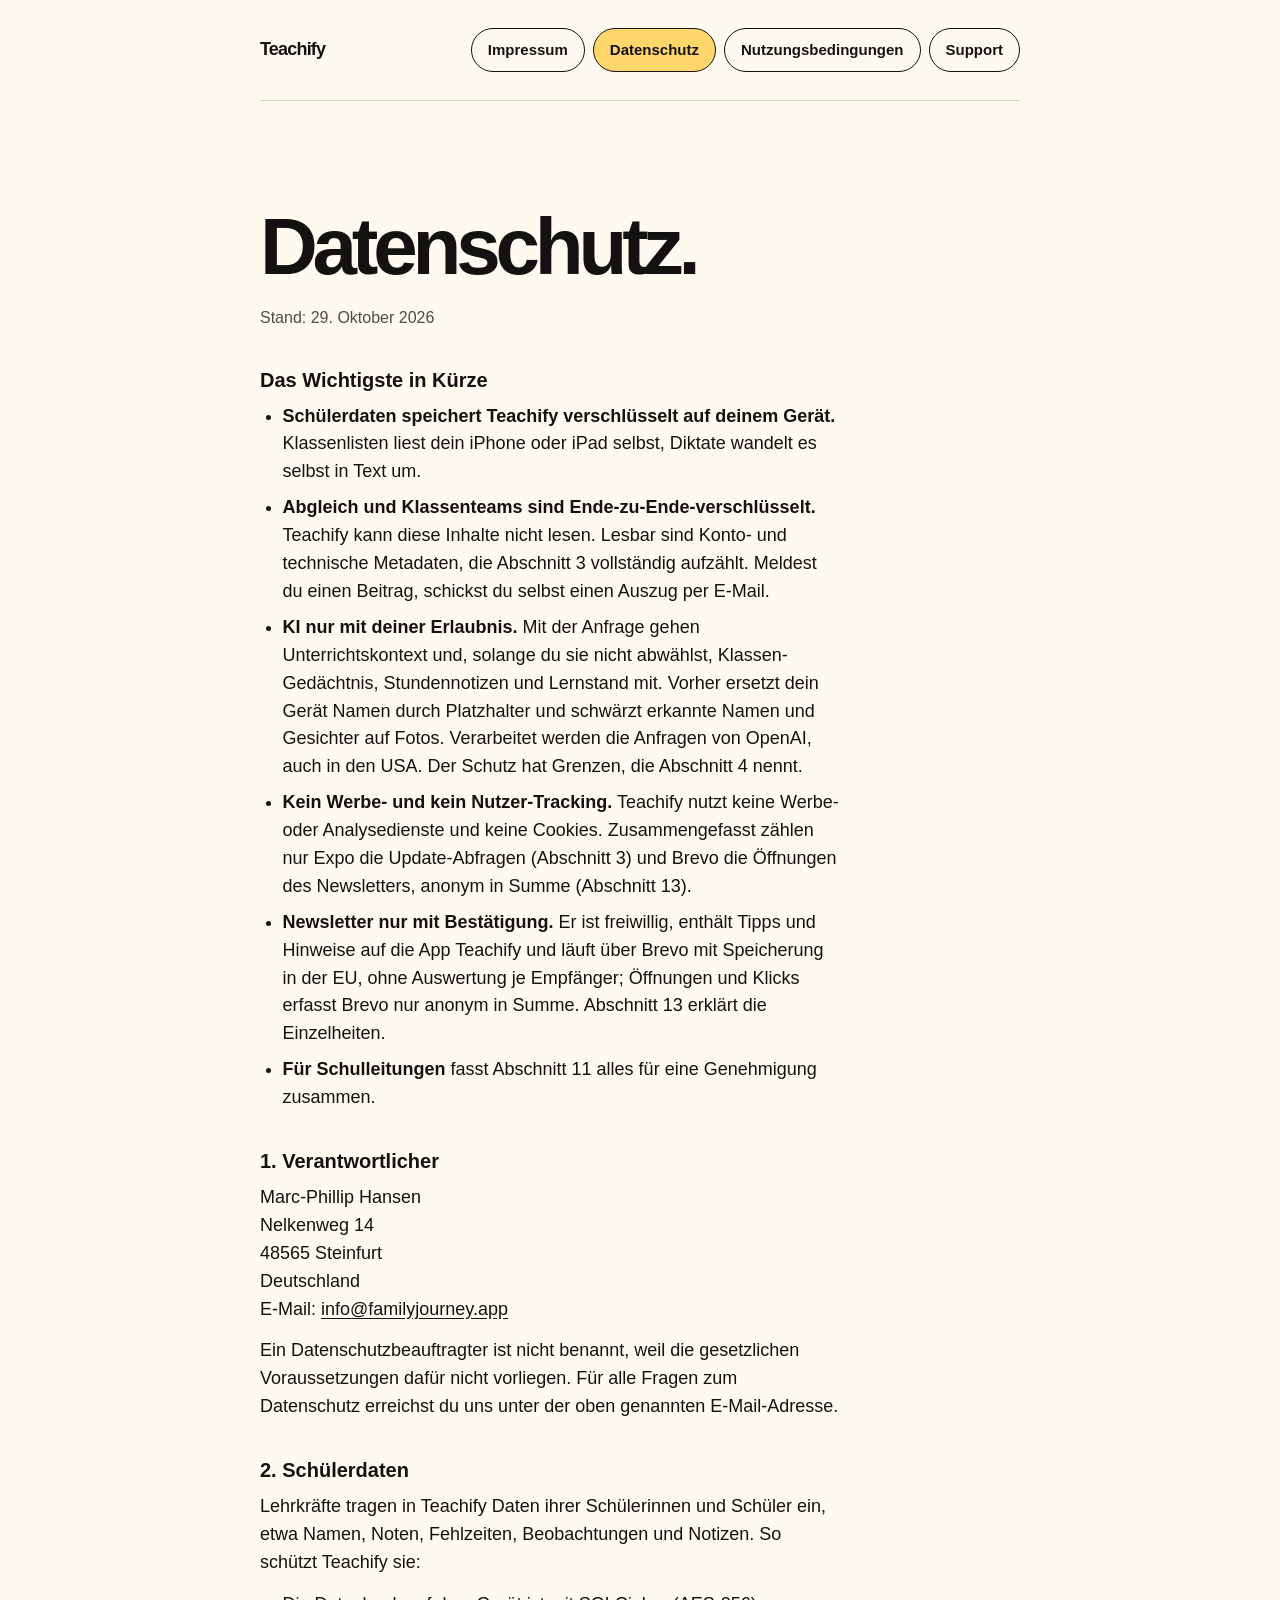
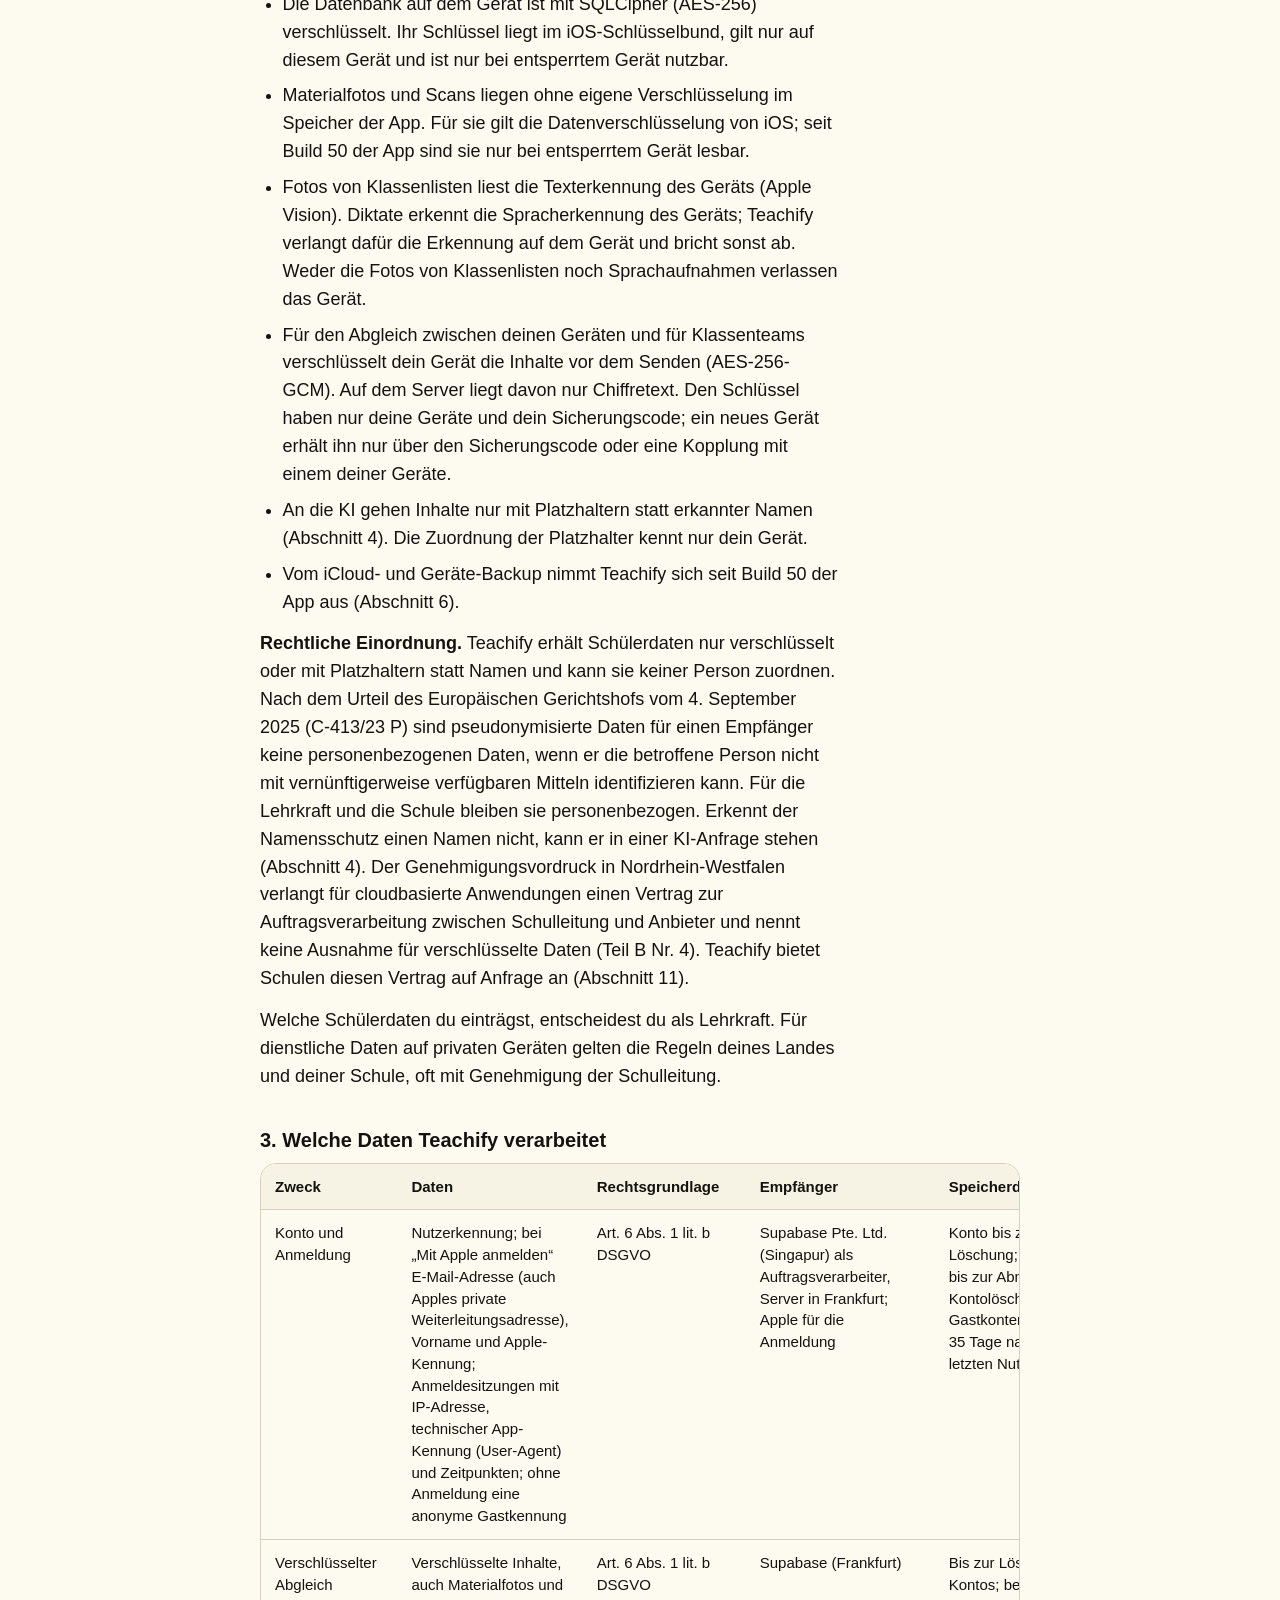
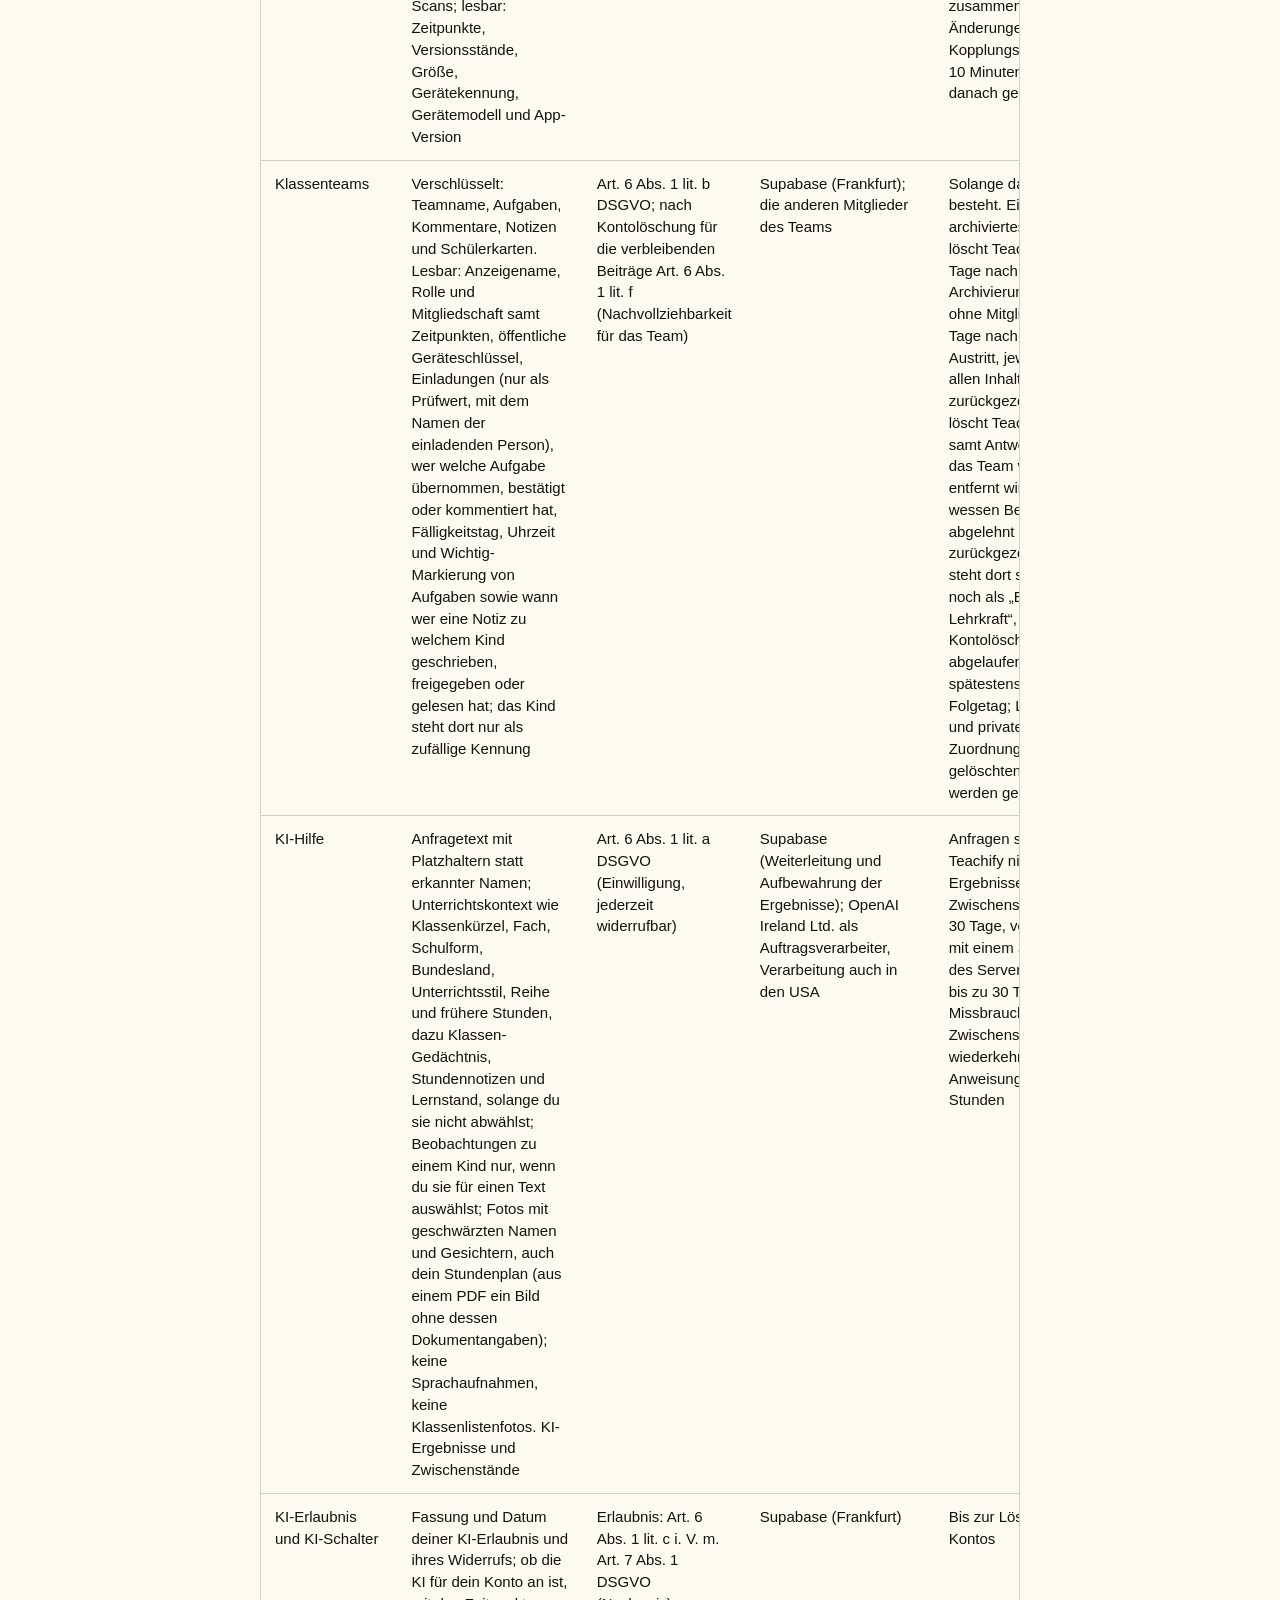
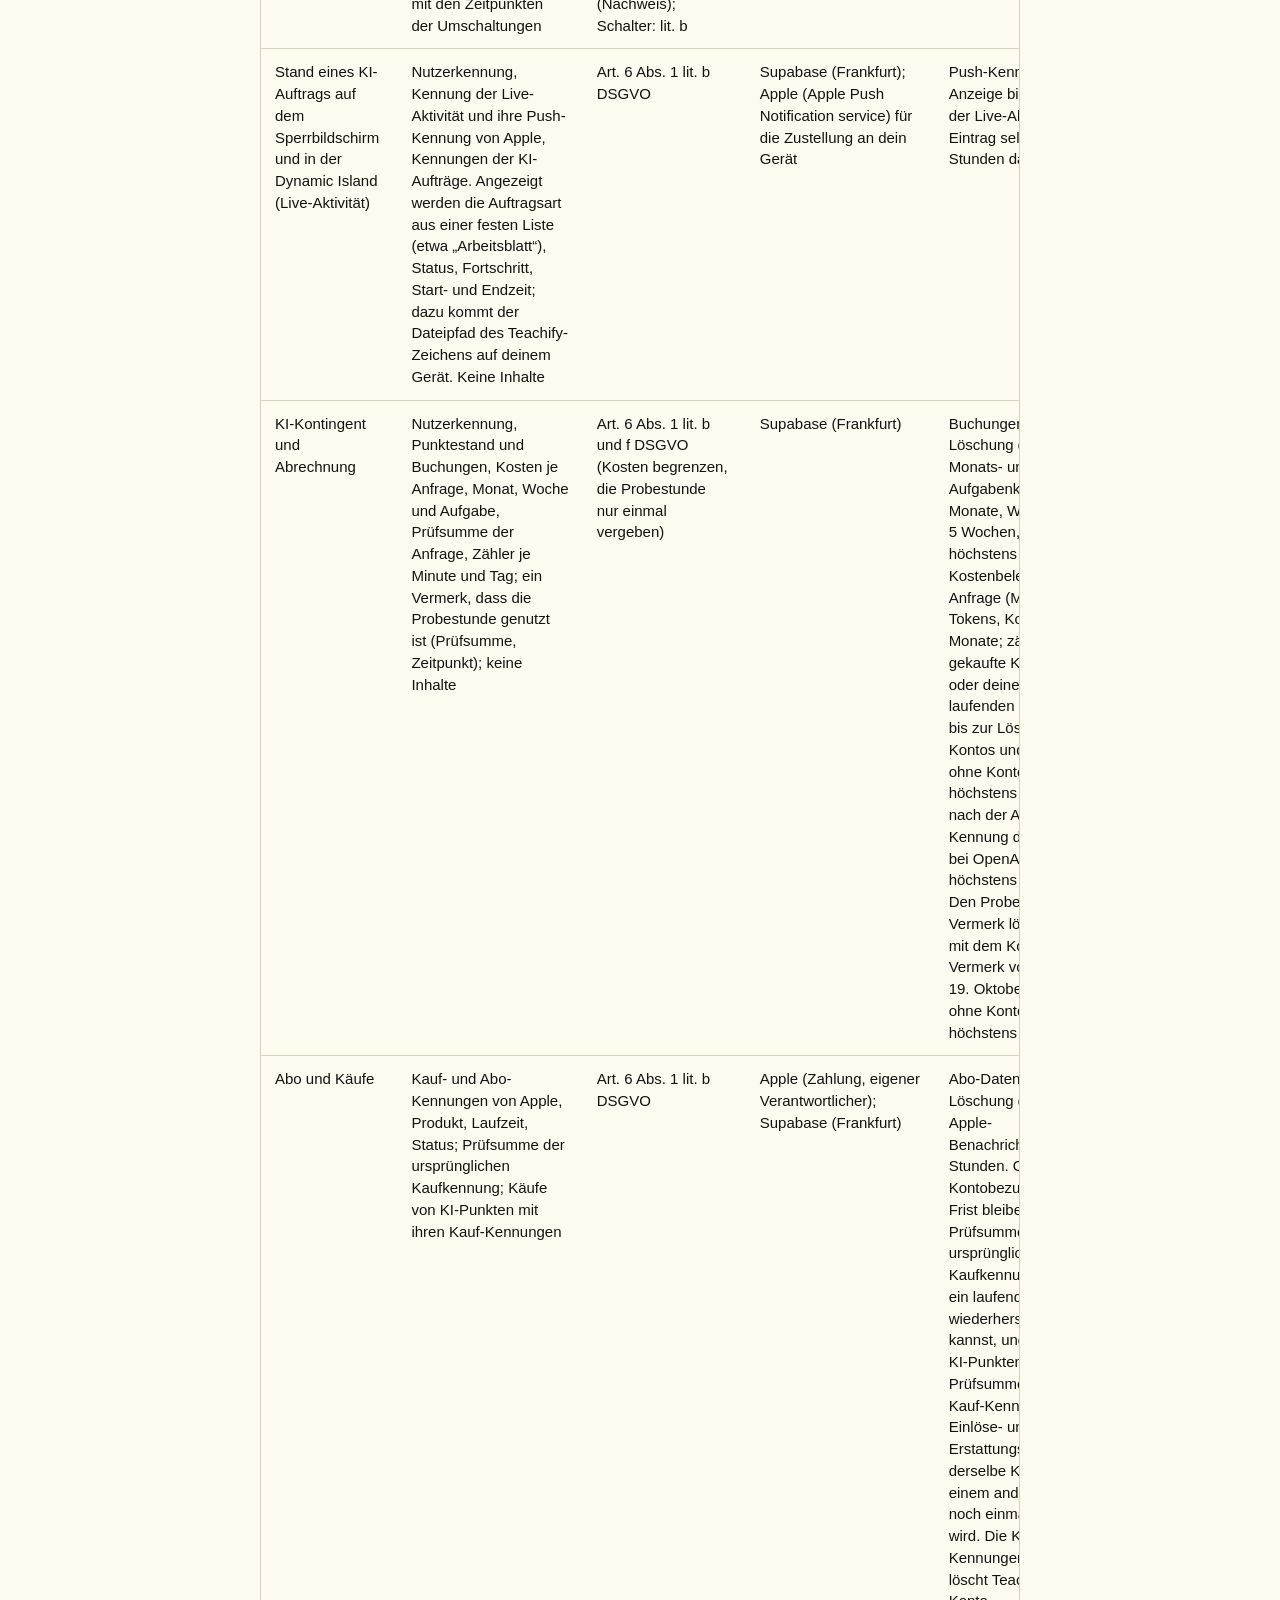
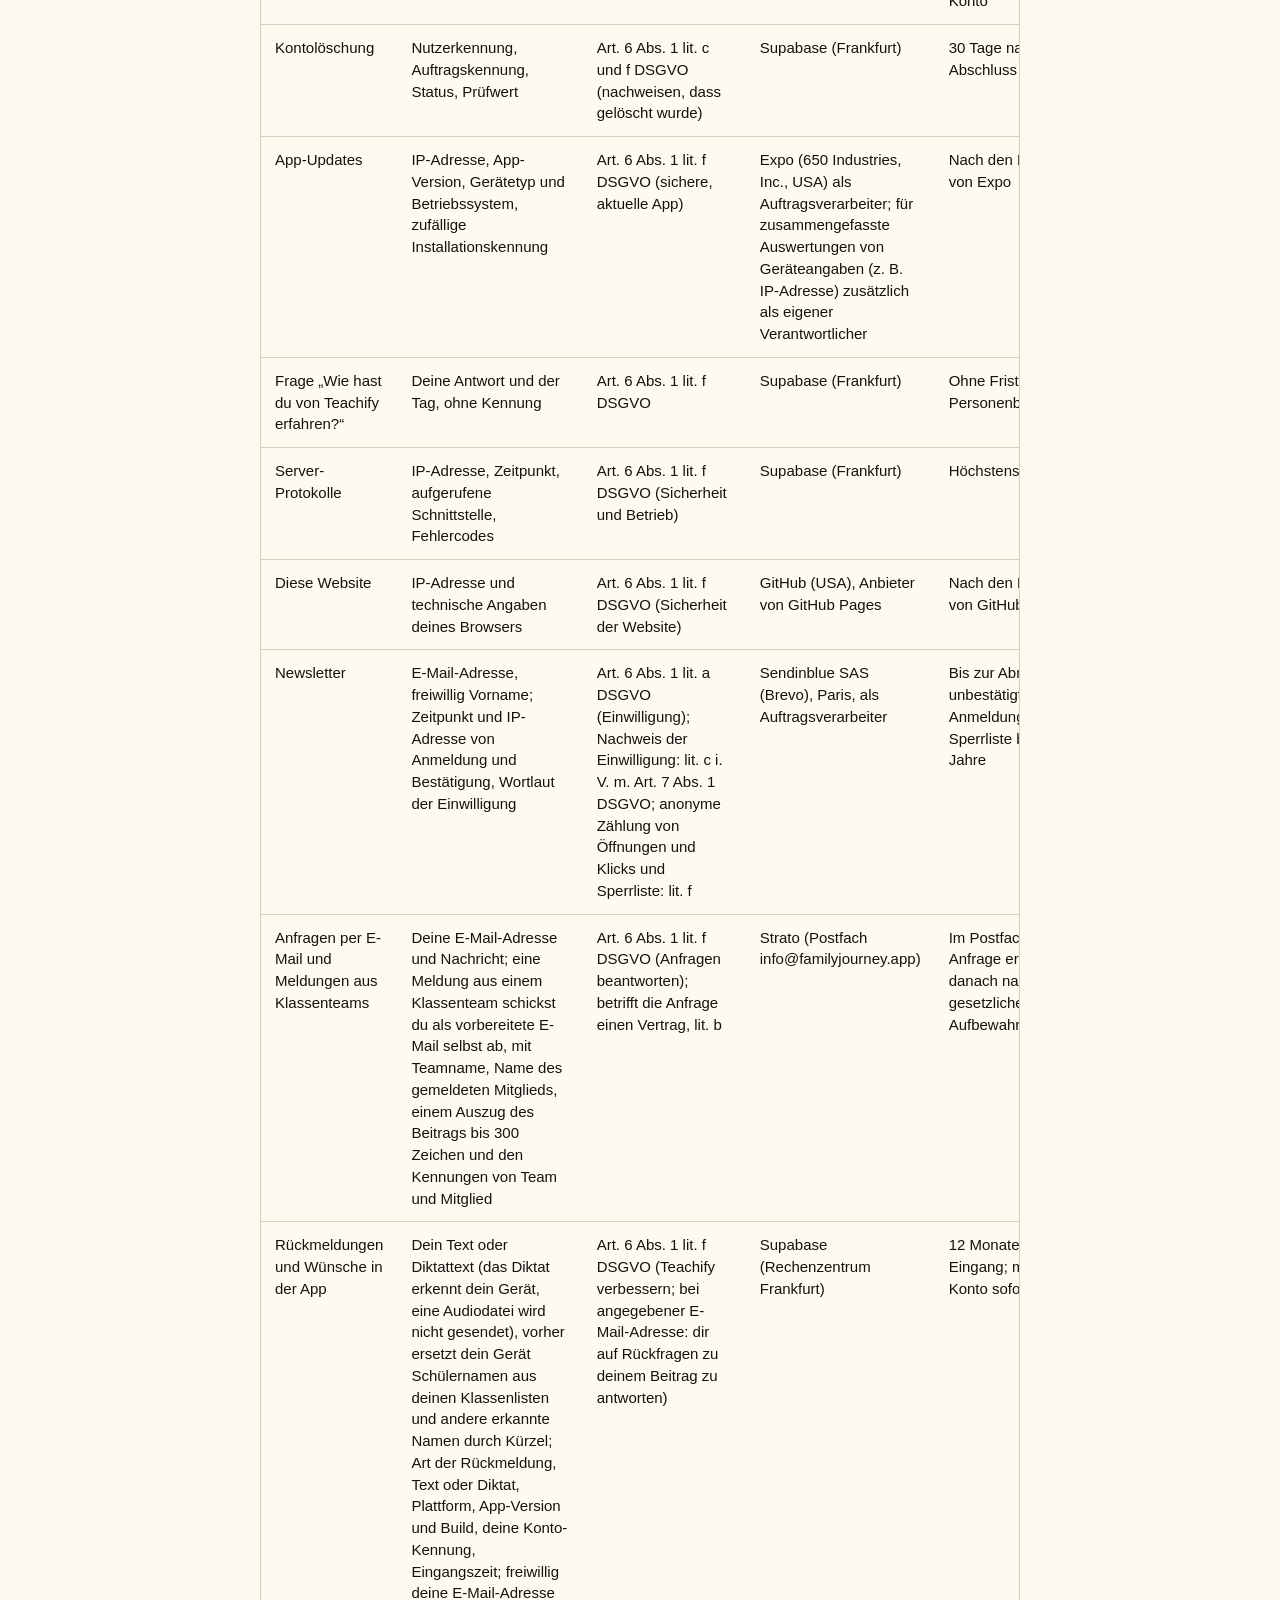
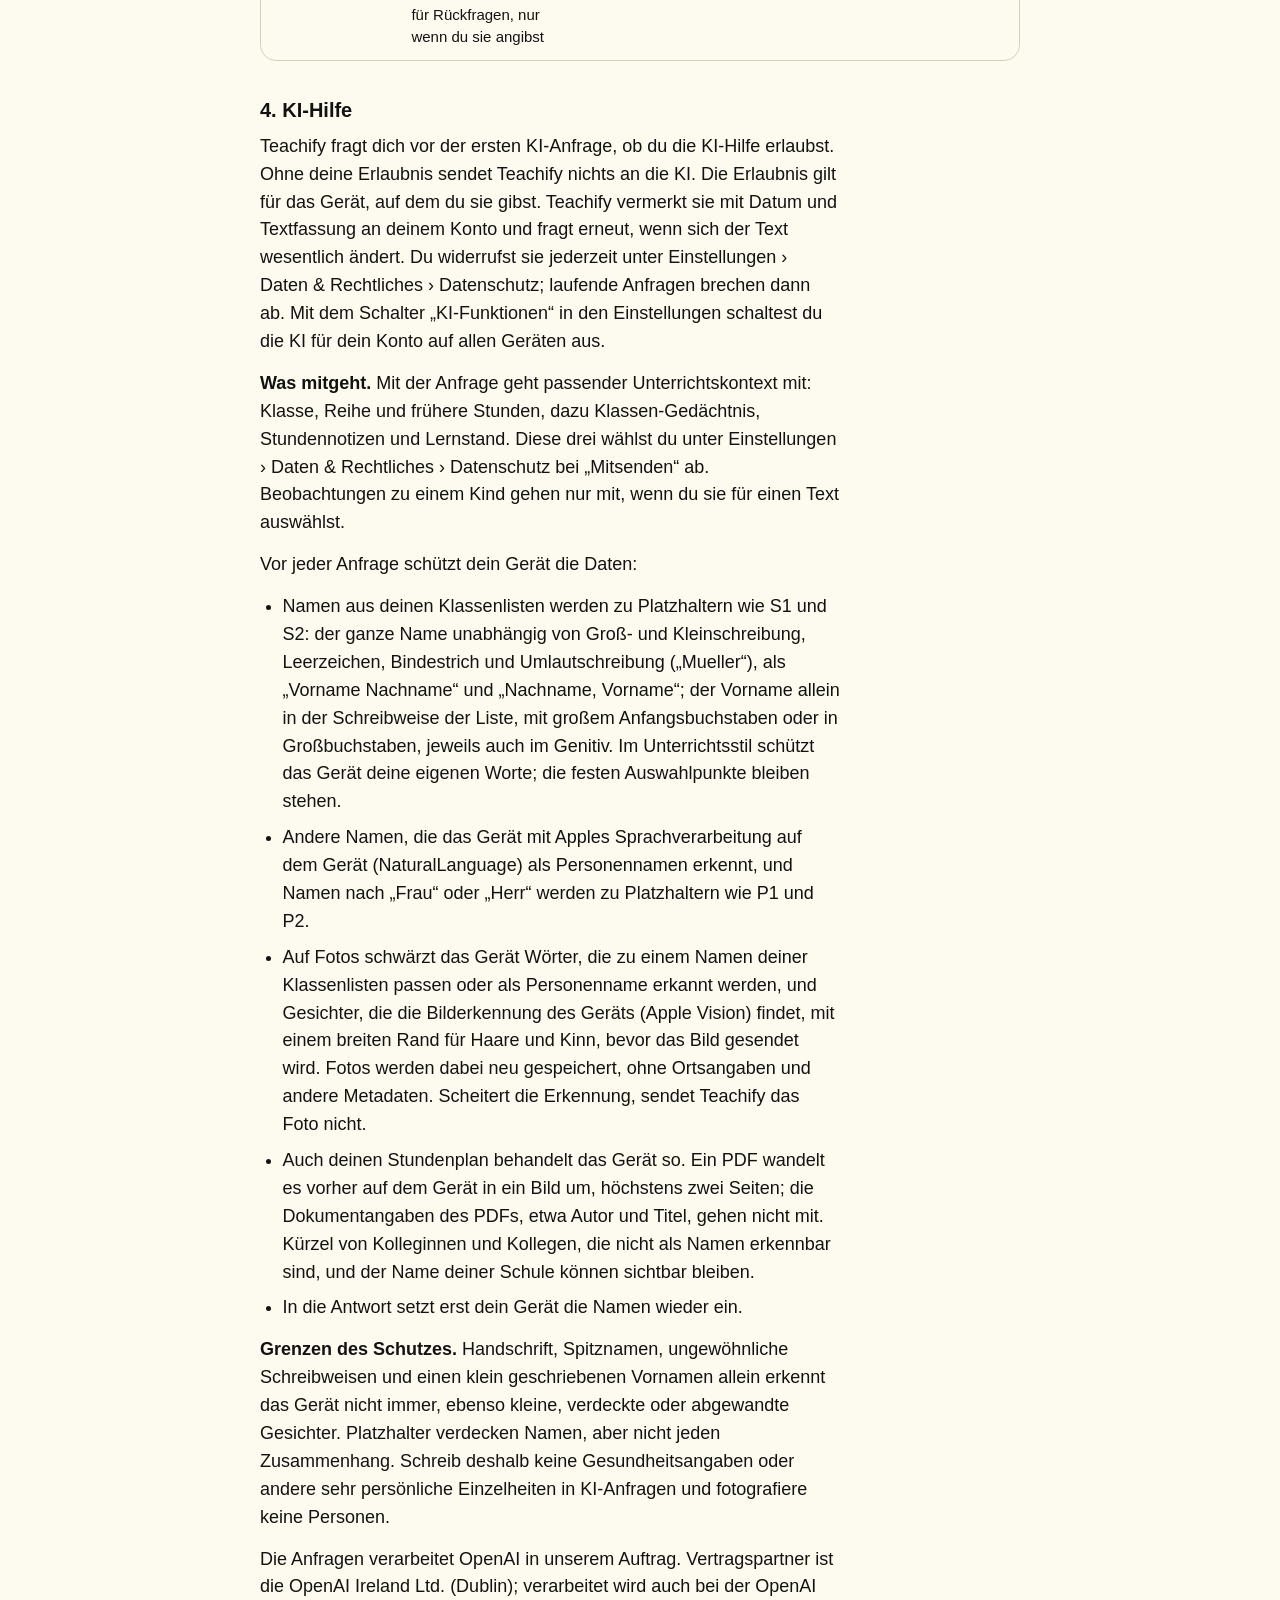
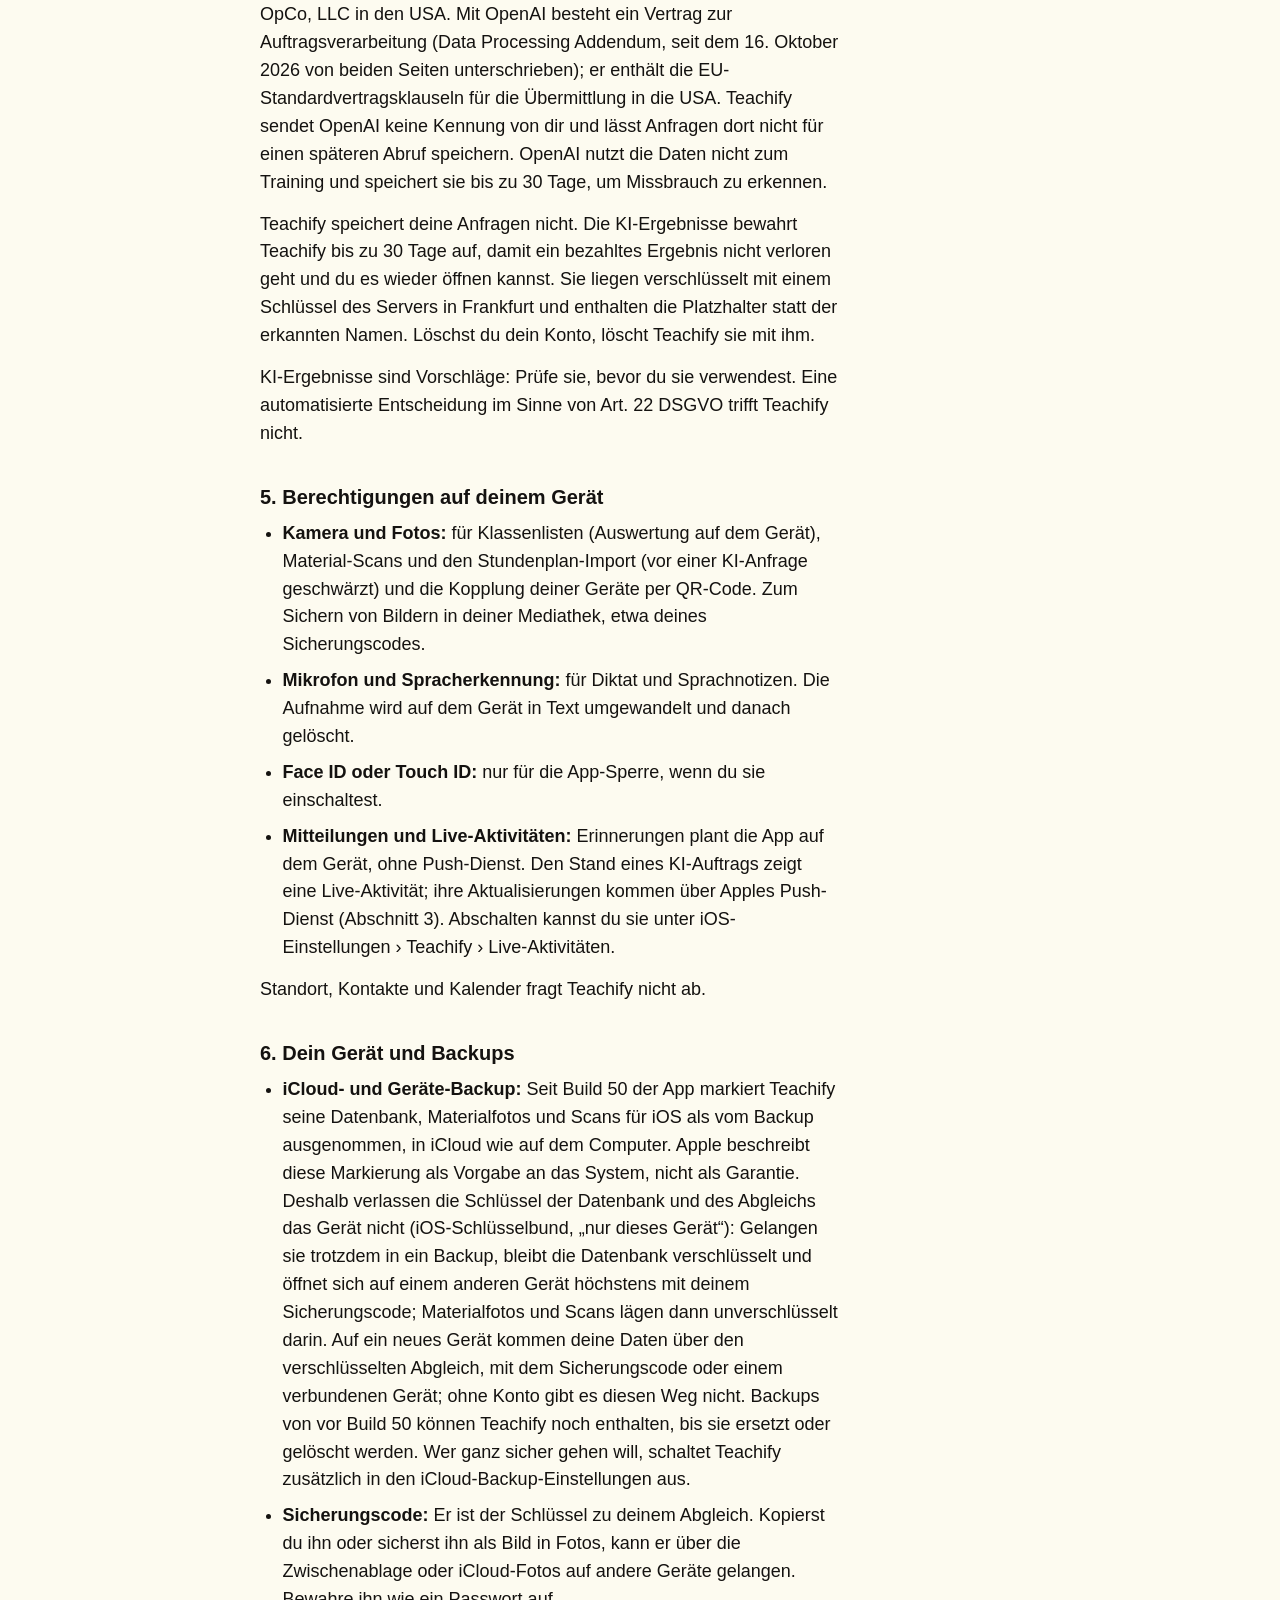
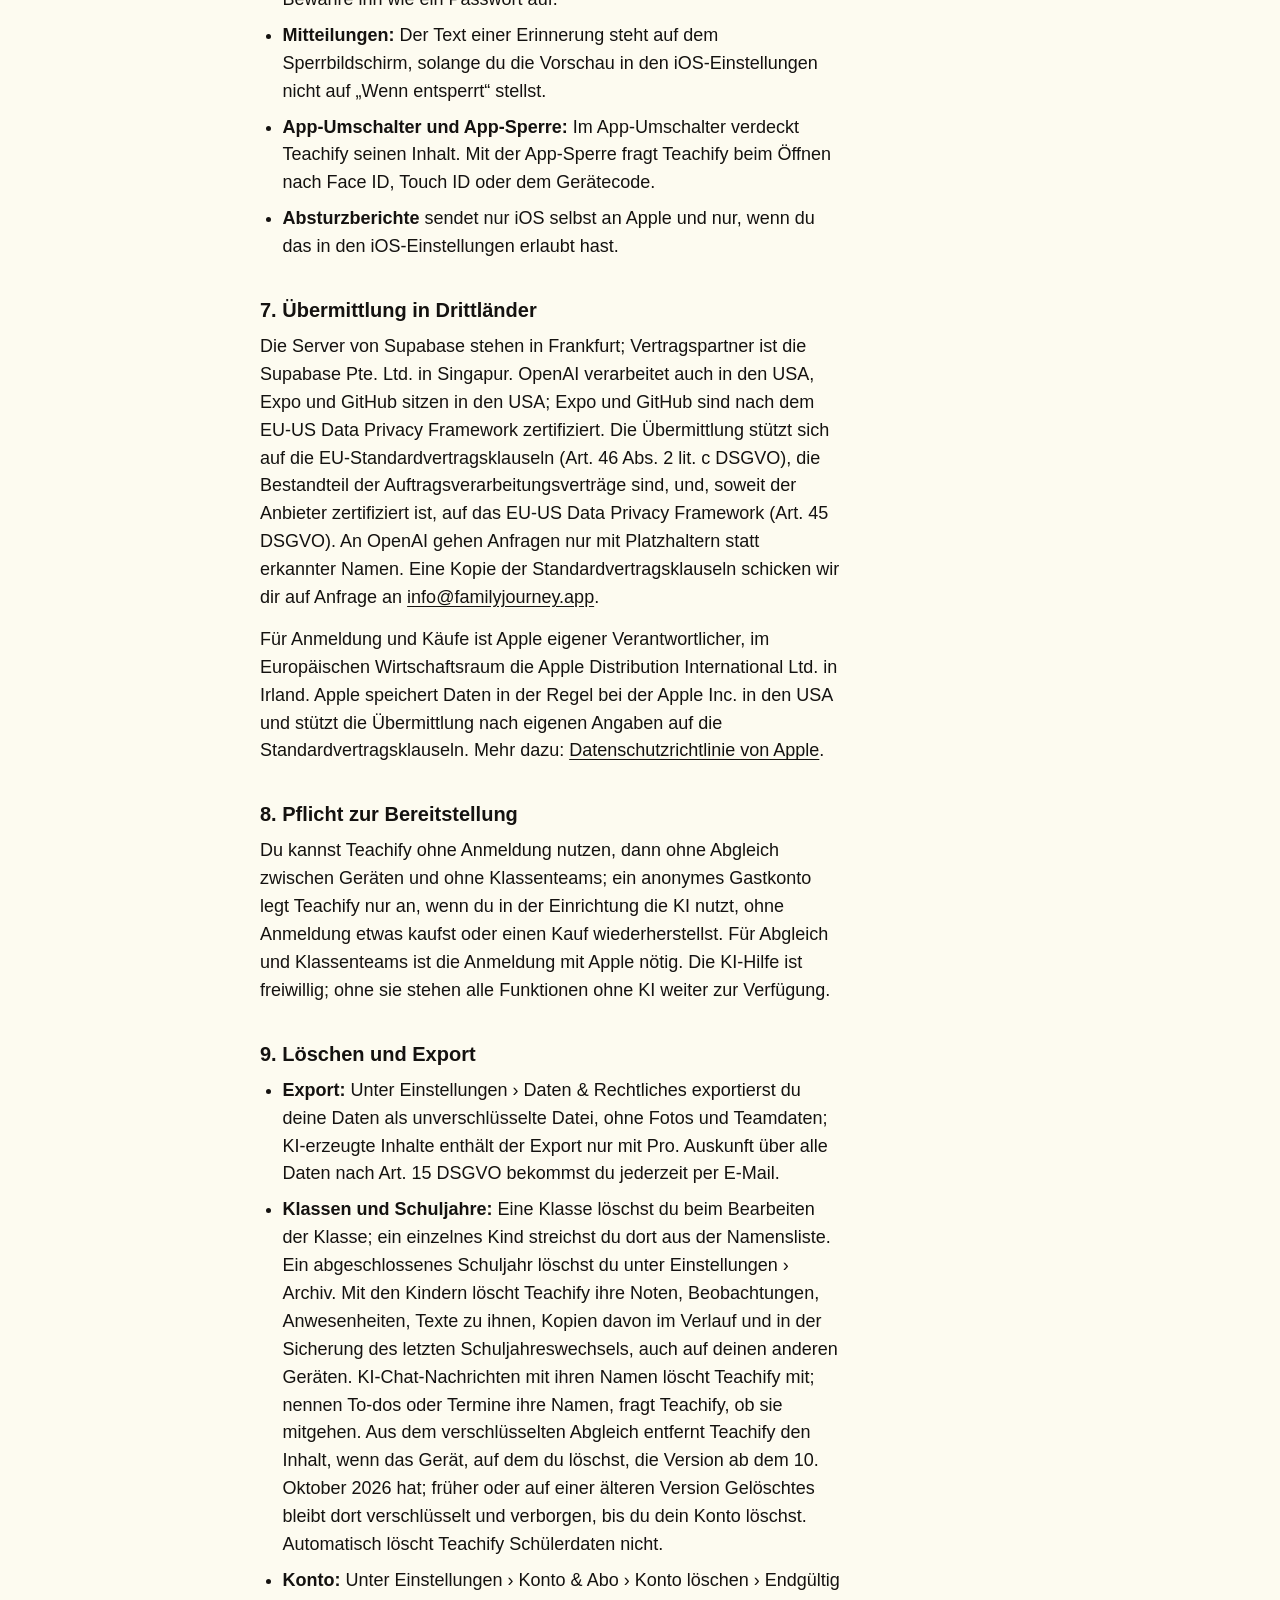
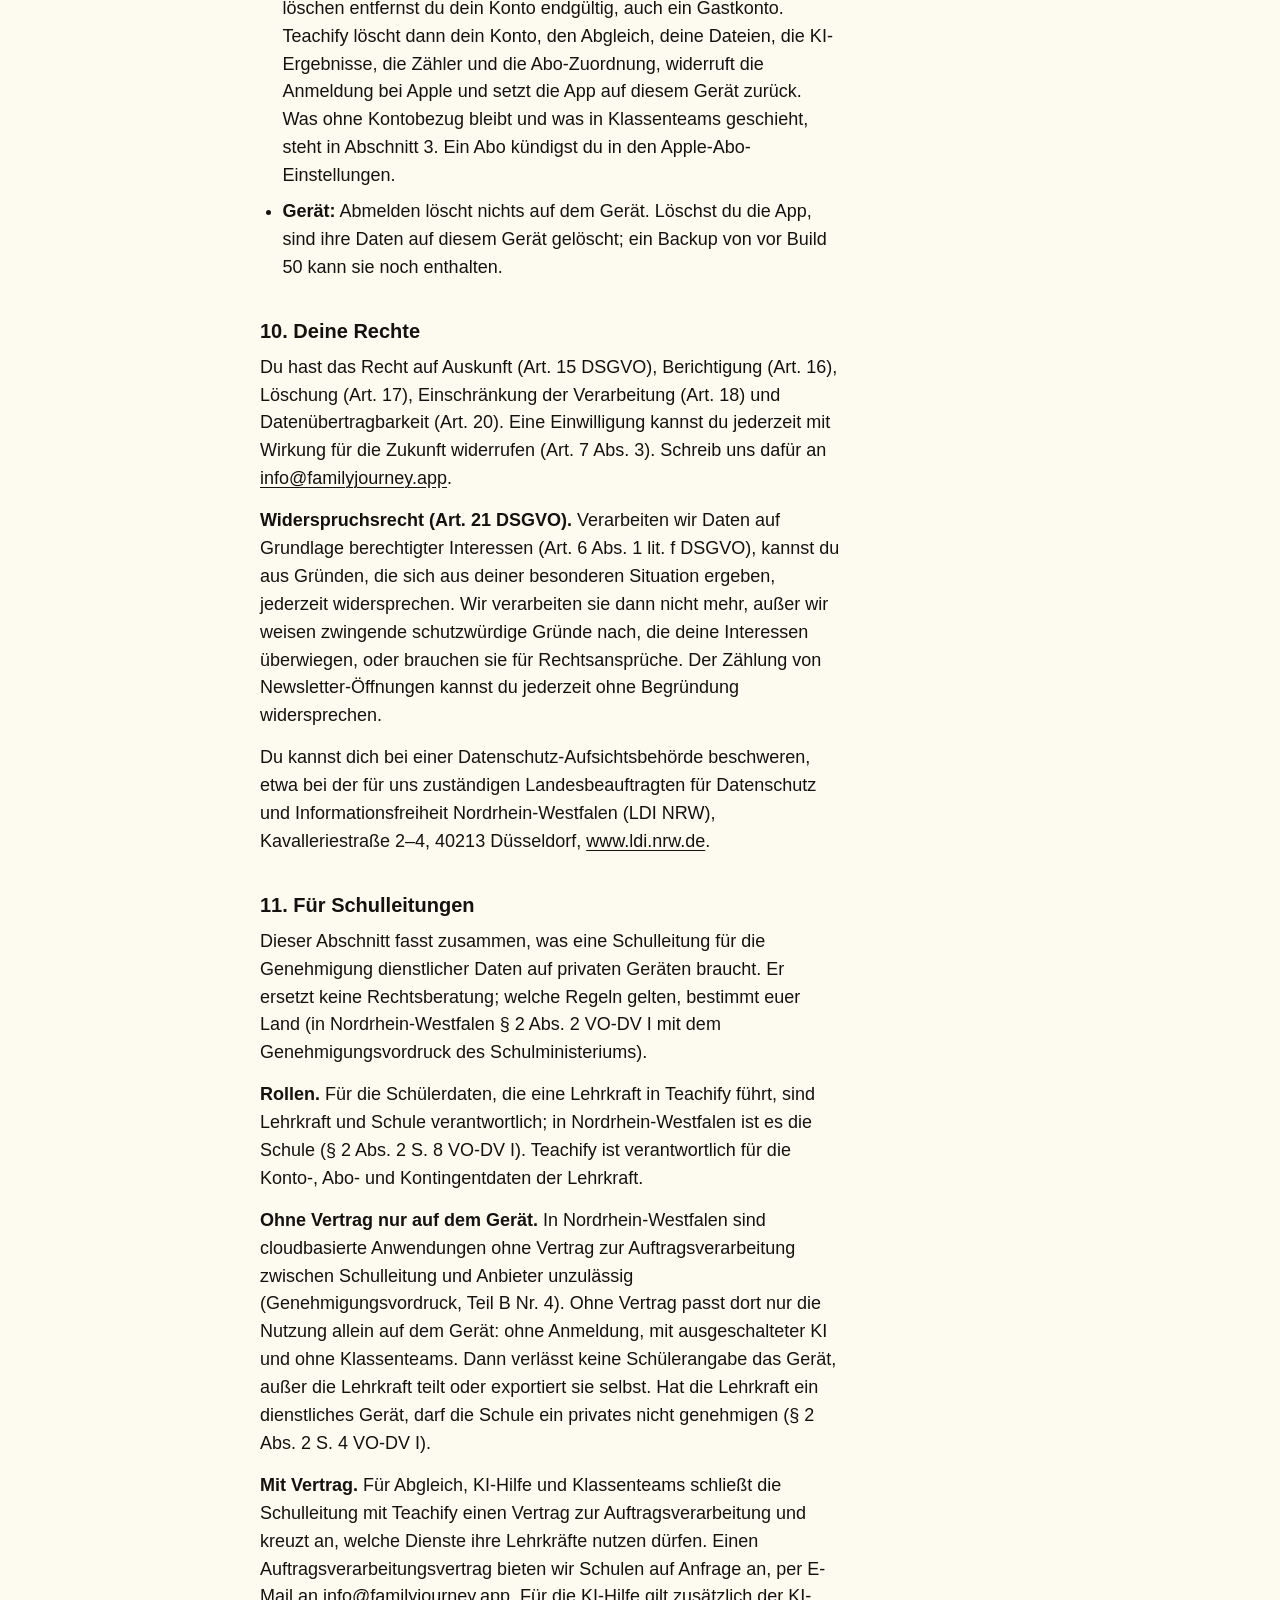
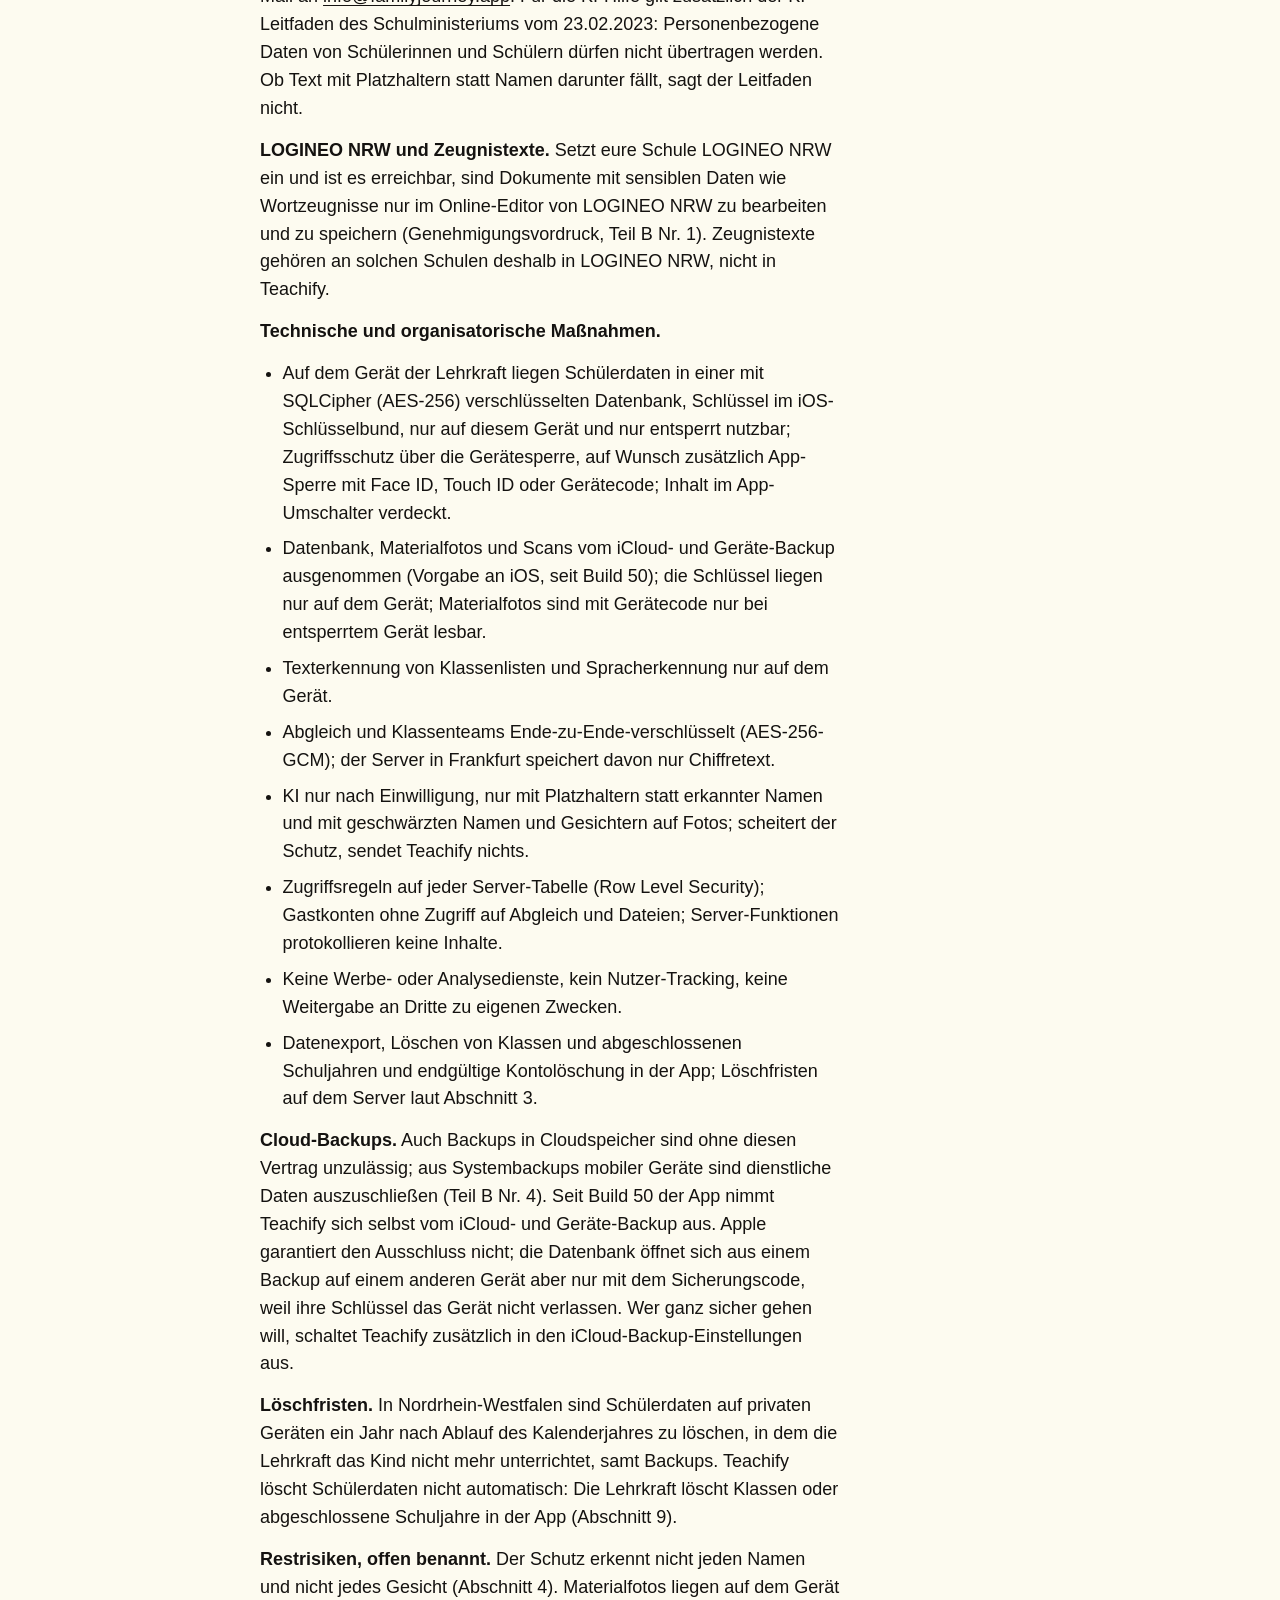
==== datenschutz/index.html @ 8239510e "Datenschutz Runde 1: KI-Kontext und Mitsenden-Auswahl, Erlaubnis-Nachweis und Konto-Schalter, Klasse" ====
<!doctype html>
<html lang="de">
<head>
  <meta charset="utf-8">
  <meta name="viewport" content="width=device-width, initial-scale=1">
  <meta name="description" content="Datenschutzerklärung für die App Teachify, mit Hinweisen für Lehrkräfte und Schulleitungen.">
  <title>Datenschutz – Teachify</title>
  <link rel="stylesheet" href="../styles.css">
</head>
<body>
  <div class="page">
    <header class="masthead">
      <a class="brand" href="../" aria-label="Teachify – Startseite">Teachify</a>
      <nav aria-label="Seitennavigation">
        <a class="nav-link" href="../impressum/">Impressum</a>
        <a class="nav-link" href="./" aria-current="page">Datenschutz</a>
        <a class="nav-link" href="../nutzungsbedingungen/">Nutzungsbedingungen</a>
        <a class="nav-link" href="../support/">Support</a>
      </nav>
    </header>
    <main class="document">
      <h1>Datenschutz.</h1>
      <p class="stand">Stand: 29. Oktober 2026</p>

      <section aria-labelledby="kurz">
        <h2 id="kurz">Das Wichtigste in Kürze</h2>
        <ul>
          <li><strong>Schülerdaten speichert Teachify verschlüsselt auf deinem Gerät.</strong> Klassenlisten liest dein iPhone oder iPad selbst, Diktate wandelt es selbst in Text um.</li>
          <li><strong>Abgleich und Klassenteams sind Ende-zu-Ende-verschlüsselt.</strong> Teachify kann diese Inhalte nicht lesen. Lesbar sind Konto- und technische Metadaten, die Abschnitt 3 vollständig aufzählt. Meldest du einen Beitrag, schickst du selbst einen Auszug per E-Mail.</li>
          <li><strong>KI nur mit deiner Erlaubnis.</strong> Mit der Anfrage gehen Unterrichtskontext und, solange du sie nicht abwählst, Klassen-Gedächtnis, Stundennotizen und Lernstand mit. Vorher ersetzt dein Gerät Namen durch Platzhalter und schwärzt erkannte Namen und Gesichter auf Fotos. Verarbeitet werden die Anfragen von OpenAI, auch in den USA. Der Schutz hat Grenzen, die Abschnitt 4 nennt.</li>
          <li><strong>Kein Werbe- und kein Nutzer-Tracking.</strong> Teachify nutzt keine Werbe- oder Analysedienste und keine Cookies. Zusammengefasst zählen nur Expo die Update-Abfragen (Abschnitt 3) und Brevo die Öffnungen des Newsletters, anonym in Summe (Abschnitt 13).</li>
          <li><strong>Newsletter nur mit Bestätigung.</strong> Er ist freiwillig, enthält Tipps und Hinweise auf die App Teachify und läuft über Brevo mit Speicherung in der EU, ohne Auswertung je Empfänger; Öffnungen und Klicks erfasst Brevo nur anonym in Summe. Abschnitt 13 erklärt die Einzelheiten.</li>
          <li><strong>Für Schulleitungen</strong> fasst Abschnitt 11 alles für eine Genehmigung zusammen.</li>
        </ul>
      </section>

      <section aria-labelledby="verantwortlich">
        <h2 id="verantwortlich">1. Verantwortlicher</h2>
        <address>
          Marc-Phillip Hansen<br>
          Nelkenweg 14<br>
          48565 Steinfurt<br>
          Deutschland<br>
          E-Mail: <a href="mailto:info@familyjourney.app">info@familyjourney.app</a>
        </address>
        <p>Ein Datenschutzbeauftragter ist nicht benannt, weil die gesetzlichen Voraussetzungen dafür nicht vorliegen. Für alle Fragen zum Datenschutz erreichst du uns unter der oben genannten E-Mail-Adresse.</p>
      </section>

      <section aria-labelledby="schuelerdaten">
        <h2 id="schuelerdaten">2. Schülerdaten</h2>
        <p>Lehrkräfte tragen in Teachify Daten ihrer Schülerinnen und Schüler ein, etwa Namen, Noten, Fehlzeiten, Beobachtungen und Notizen. So schützt Teachify sie:</p>
        <ul>
          <li>Die Datenbank auf dem Gerät ist mit SQLCipher (AES-256) verschlüsselt. Ihr Schlüssel liegt im iOS-Schlüsselbund, gilt nur auf diesem Gerät und ist nur bei entsperrtem Gerät nutzbar.</li>
          <li>Materialfotos und Scans liegen ohne eigene Verschlüsselung im Speicher der App. Für sie gilt die Datenverschlüsselung von iOS; seit Build 50 der App sind sie nur bei entsperrtem Gerät lesbar.</li>
          <li>Fotos von Klassenlisten liest die Texterkennung des Geräts (Apple Vision). Diktate erkennt die Spracherkennung des Geräts; Teachify verlangt dafür die Erkennung auf dem Gerät und bricht sonst ab. Weder die Fotos von Klassenlisten noch Sprachaufnahmen verlassen das Gerät.</li>
          <li>Für den Abgleich zwischen deinen Geräten und für Klassenteams verschlüsselt dein Gerät die Inhalte vor dem Senden (AES-256-GCM). Auf dem Server liegt davon nur Chiffretext. Den Schlüssel haben nur deine Geräte und dein Sicherungscode; ein neues Gerät erhält ihn nur über den Sicherungscode oder eine Kopplung mit einem deiner Geräte.</li>
          <li>An die KI gehen Inhalte nur mit Platzhaltern statt erkannter Namen (Abschnitt 4). Die Zuordnung der Platzhalter kennt nur dein Gerät.</li>
          <li>Vom iCloud- und Geräte-Backup nimmt Teachify sich seit Build 50 der App aus (Abschnitt 6).</li>
        </ul>
        <p><strong>Rechtliche Einordnung.</strong> Teachify erhält Schülerdaten nur verschlüsselt oder mit Platzhaltern statt Namen und kann sie keiner Person zuordnen. Nach dem Urteil des Europäischen Gerichtshofs vom 4. September 2025 (C-413/23 P) sind pseudonymisierte Daten für einen Empfänger keine personenbezogenen Daten, wenn er die betroffene Person nicht mit vernünftigerweise verfügbaren Mitteln identifizieren kann. Für die Lehrkraft und die Schule bleiben sie personenbezogen. Erkennt der Namensschutz einen Namen nicht, kann er in einer KI-Anfrage stehen (Abschnitt 4). Der Genehmigungsvordruck in Nordrhein-Westfalen verlangt für cloudbasierte Anwendungen einen Vertrag zur Auftragsverarbeitung zwischen Schulleitung und Anbieter und nennt keine Ausnahme für verschlüsselte Daten (Teil B Nr. 4). Teachify bietet Schulen diesen Vertrag auf Anfrage an (Abschnitt 11).</p>
        <p>Welche Schülerdaten du einträgst, entscheidest du als Lehrkraft. Für dienstliche Daten auf privaten Geräten gelten die Regeln deines Landes und deiner Schule, oft mit Genehmigung der Schulleitung.</p>
      </section>

      <section aria-labelledby="verarbeitungen">
        <h2 id="verarbeitungen">3. Welche Daten Teachify verarbeitet</h2>
        <div class="tabelle" role="region" aria-label="Übersicht der Verarbeitungen" tabindex="0">
          <table>
            <thead>
              <tr><th scope="col">Zweck</th><th scope="col">Daten</th><th scope="col">Rechtsgrundlage</th><th scope="col">Empfänger</th><th scope="col">Speicherdauer</th></tr>
            </thead>
            <tbody>
              <tr>
                <td>Konto und Anmeldung</td>
                <td>Nutzerkennung; bei „Mit Apple anmelden“ E-Mail-Adresse (auch Apples private Weiterleitungsadresse), Vorname und Apple-Kennung; Anmeldesitzungen mit IP-Adresse, technischer App-Kennung (User-Agent) und Zeitpunkten; ohne Anmeldung eine anonyme Gastkennung</td>
                <td>Art. 6 Abs. 1 lit. b DSGVO</td>
                <td>Supabase Pte. Ltd. (Singapur) als Auftragsverarbeiter, Server in Frankfurt; Apple für die Anmeldung</td>
                <td>Konto bis zu seiner Löschung; Sitzungen bis zur Abmeldung oder Kontolöschung; Gastkonten ohne Abo 35 Tage nach der letzten Nutzung</td>
              </tr>
              <tr>
                <td>Verschlüsselter Abgleich</td>
                <td>Verschlüsselte Inhalte, auch Materialfotos und Scans; lesbar: Zeitpunkte, Versionsstände, Größe, Gerätekennung, Gerätemodell und App-Version</td>
                <td>Art. 6 Abs. 1 lit. b DSGVO</td>
                <td>Supabase (Frankfurt)</td>
                <td>Bis zur Löschung des Kontos; bereits zusammengeführte Änderungen 14 Tage; Kopplungscodes gelten 10 Minuten und werden danach gelöscht</td>
              </tr>
              <tr>
                <td>Klassenteams</td>
                <td>Verschlüsselt: Teamname, Aufgaben, Kommentare, Notizen und Schülerkarten. Lesbar: Anzeigename, Rolle und Mitgliedschaft samt Zeitpunkten, öffentliche Geräteschlüssel, Einladungen (nur als Prüfwert, mit dem Namen der einladenden Person), wer welche Aufgabe übernommen, bestätigt oder kommentiert hat, Fälligkeitstag, Uhrzeit und Wichtig-Markierung von Aufgaben sowie wann wer eine Notiz zu welchem Kind geschrieben, freigegeben oder gelesen hat; das Kind steht dort nur als zufällige Kennung</td>
                <td>Art. 6 Abs. 1 lit. b DSGVO; nach Kontolöschung für die verbleibenden Beiträge Art. 6 Abs. 1 lit. f (Nachvollziehbarkeit für das Team)</td>
                <td>Supabase (Frankfurt); die anderen Mitglieder des Teams</td>
                <td>Solange das Team besteht. Ein archiviertes Team löscht Teachify 365 Tage nach der Archivierung, ein Team ohne Mitglieder 30 Tage nach dem letzten Austritt, jeweils mit allen Inhalten. Eine zurückgezogene Notiz löscht Teachify sofort samt Antworten. Wer das Team verlässt oder entfernt wird und wessen Beitrittsanfrage abgelehnt oder zurückgezogen wird, steht dort sofort nur noch als „Ehemalige Lehrkraft“, nach einer Kontolöschung oder abgelaufenen Anfrage spätestens am Folgetag; Lesestände und private Zuordnungen eines gelöschten Kontos werden gelöscht</td>
              </tr>
              <tr>
                <td>KI-Hilfe</td>
                <td>Anfragetext mit Platzhaltern statt erkannter Namen; Unterrichtskontext wie Klassenkürzel, Fach, Schulform, Bundesland, Unterrichtsstil, Reihe und frühere Stunden, dazu Klassen-Gedächtnis, Stundennotizen und Lernstand, solange du sie nicht abwählst; Beobachtungen zu einem Kind nur, wenn du sie für einen Text auswählst; Fotos mit geschwärzten Namen und Gesichtern, auch dein Stundenplan (aus einem PDF ein Bild ohne dessen Dokumentangaben); keine Sprachaufnahmen, keine Klassenlistenfotos. KI-Ergebnisse und Zwischenstände</td>
                <td>Art. 6 Abs. 1 lit. a DSGVO (Einwilligung, jederzeit widerrufbar)</td>
                <td>Supabase (Weiterleitung und Aufbewahrung der Ergebnisse); OpenAI Ireland Ltd. als Auftragsverarbeiter, Verarbeitung auch in den USA</td>
                <td>Anfragen speichert Teachify nicht. KI-Ergebnisse und Zwischenstände bis zu 30 Tage, verschlüsselt mit einem Schlüssel des Servers. OpenAI bis zu 30 Tage zur Missbrauchserkennung, Zwischenspeicher für wiederkehrende Anweisungen bis zu 24 Stunden</td>
              </tr>
              <tr>
                <td>KI-Erlaubnis und KI-Schalter</td>
                <td>Fassung und Datum deiner KI-Erlaubnis und ihres Widerrufs; ob die KI für dein Konto an ist, mit den Zeitpunkten der Umschaltungen</td>
                <td>Erlaubnis: Art. 6 Abs. 1 lit. c i. V. m. Art. 7 Abs. 1 DSGVO (Nachweis); Schalter: lit. b</td>
                <td>Supabase (Frankfurt)</td>
                <td>Bis zur Löschung des Kontos</td>
              </tr>
              <tr>
                <td>Stand eines KI-Auftrags auf dem Sperrbildschirm und in der Dynamic Island (Live-Aktivität)</td>
                <td>Nutzerkennung, Kennung der Live-Aktivität und ihre Push-Kennung von Apple, Kennungen der KI-Aufträge. Angezeigt werden die Auftragsart aus einer festen Liste (etwa „Arbeitsblatt“), Status, Fortschritt, Start- und Endzeit; dazu kommt der Dateipfad des Teachify-Zeichens auf deinem Gerät. Keine Inhalte</td>
                <td>Art. 6 Abs. 1 lit. b DSGVO</td>
                <td>Supabase (Frankfurt); Apple (Apple Push Notification service) für die Zustellung an dein Gerät</td>
                <td>Push-Kennung und Anzeige bis zum Ende der Live-Aktivität, der Eintrag selbst bis 24 Stunden danach</td>
              </tr>
              <tr>
                <td>KI-Kontingent und Abrechnung</td>
                <td>Nutzerkennung, Punktestand und Buchungen, Kosten je Anfrage, Monat, Woche und Aufgabe, Prüfsumme der Anfrage, Zähler je Minute und Tag; ein Vermerk, dass die Probestunde genutzt ist (Prüfsumme, Zeitpunkt); keine Inhalte</td>
                <td>Art. 6 Abs. 1 lit. b und f DSGVO (Kosten begrenzen, die Probestunde nur einmal vergeben)</td>
                <td>Supabase (Frankfurt)</td>
                <td>Buchungen bis zur Löschung des Kontos; Monats- und Aufgabenkosten 13 Monate, Wochenkosten 5 Wochen, Zähler höchstens 2 Tage. Kostenbelege je Anfrage (Modell, Tokens, Kosten) 13 Monate; zählen sie auf gekaufte KI-Punkte oder deinen noch laufenden Gratis-Start, bis zur Löschung des Kontos und danach ohne Kontobezug höchstens 13 Monate nach der Anfrage. Die Kennung der Anfrage bei OpenAI darin höchstens 35 Tage. Den Probestunden-Vermerk löscht Teachify mit dem Konto; ein Vermerk von vor dem 19. Oktober 2026 bleibt ohne Kontobezug höchstens 13 Monate</td>
              </tr>
              <tr>
                <td>Abo und Käufe</td>
                <td>Kauf- und Abo-Kennungen von Apple, Produkt, Laufzeit, Status; Prüfsumme der ursprünglichen Kaufkennung; Käufe von KI-Punkten mit ihren Kauf-Kennungen</td>
                <td>Art. 6 Abs. 1 lit. b DSGVO</td>
                <td>Apple (Zahlung, eigener Verantwortlicher); Supabase (Frankfurt)</td>
                <td>Abo-Daten bis zur Löschung des Kontos; Apple-Benachrichtigungen 47 Stunden. Ohne Kontobezug und ohne Frist bleiben die Prüfsumme der ursprünglichen Kaufkennung, damit du ein laufendes Abo wiederherstellen kannst, und je Kauf von KI-Punkten die Prüfsumme seiner Kauf-Kennung mit Einlöse- und Erstattungsstand, damit derselbe Kauf nicht in einem anderen Konto noch einmal eingelöst wird. Die Kauf-Kennungen selbst löscht Teachify mit dem Konto</td>
              </tr>
              <tr>
                <td>Kontolöschung</td>
                <td>Nutzerkennung, Auftragskennung, Status, Prüfwert</td>
                <td>Art. 6 Abs. 1 lit. c und f DSGVO (nachweisen, dass gelöscht wurde)</td>
                <td>Supabase (Frankfurt)</td>
                <td>30 Tage nach Abschluss</td>
              </tr>
              <tr>
                <td>App-Updates</td>
                <td>IP-Adresse, App-Version, Gerätetyp und Betriebssystem, zufällige Installationskennung</td>
                <td>Art. 6 Abs. 1 lit. f DSGVO (sichere, aktuelle App)</td>
                <td>Expo (650 Industries, Inc., USA) als Auftragsverarbeiter; für zusammengefasste Auswertungen von Geräteangaben (z. B. IP-Adresse) zusätzlich als eigener Verantwortlicher</td>
                <td>Nach den Löschfristen von Expo</td>
              </tr>
              <tr>
                <td>Frage „Wie hast du von Teachify erfahren?“</td>
                <td>Deine Antwort und der Tag, ohne Kennung</td>
                <td>Art. 6 Abs. 1 lit. f DSGVO</td>
                <td>Supabase (Frankfurt)</td>
                <td>Ohne Frist, ohne Personenbezug</td>
              </tr>
              <tr>
                <td>Server-Protokolle</td>
                <td>IP-Adresse, Zeitpunkt, aufgerufene Schnittstelle, Fehlercodes</td>
                <td>Art. 6 Abs. 1 lit. f DSGVO (Sicherheit und Betrieb)</td>
                <td>Supabase (Frankfurt)</td>
                <td>Höchstens 7 Tage</td>
              </tr>
              <tr>
                <td>Diese Website</td>
                <td>IP-Adresse und technische Angaben deines Browsers</td>
                <td>Art. 6 Abs. 1 lit. f DSGVO (Sicherheit der Website)</td>
                <td>GitHub (USA), Anbieter von GitHub Pages</td>
                <td>Nach den Löschfristen von GitHub</td>
              </tr>
              <tr>
                <td>Newsletter</td>
                <td>E-Mail-Adresse, freiwillig Vorname; Zeitpunkt und IP-Adresse von Anmeldung und Bestätigung, Wortlaut der Einwilligung</td>
                <td>Art. 6 Abs. 1 lit. a DSGVO (Einwilligung); Nachweis der Einwilligung: lit. c i. V. m. Art. 7 Abs. 1 DSGVO; anonyme Zählung von Öffnungen und Klicks und Sperrliste: lit. f</td>
                <td>Sendinblue SAS (Brevo), Paris, als Auftragsverarbeiter</td>
                <td>Bis zur Abmeldung; unbestätigte Anmeldungen 30 Tage; Sperrliste bis zu 3 Jahre</td>
              </tr>
              <tr>
                <td>Anfragen per E-Mail und Meldungen aus Klassenteams</td>
                <td>Deine E-Mail-Adresse und Nachricht; eine Meldung aus einem Klassenteam schickst du als vorbereitete E-Mail selbst ab, mit Teamname, Name des gemeldeten Mitglieds, einem Auszug des Beitrags bis 300 Zeichen und den Kennungen von Team und Mitglied</td>
                <td>Art. 6 Abs. 1 lit. f DSGVO (Anfragen beantworten); betrifft die Anfrage einen Vertrag, lit. b</td>
                <td>Strato (Postfach info@familyjourney.app)</td>
                <td>Im Postfach, bis die Anfrage erledigt ist, danach nach gesetzlichen Aufbewahrungsfristen</td>
              </tr>
              <tr>
                <td>Rückmeldungen und Wünsche in der App</td>
                <td>Dein Text oder Diktattext (das Diktat erkennt dein Gerät, eine Audiodatei wird nicht gesendet), vorher ersetzt dein Gerät Schülernamen aus deinen Klassenlisten und andere erkannte Namen durch Kürzel; Art der Rückmeldung, Text oder Diktat, Plattform, App-Version und Build, deine Konto-Kennung, Eingangszeit; freiwillig deine E-Mail-Adresse für Rückfragen, nur wenn du sie angibst</td>
                <td>Art. 6 Abs. 1 lit. f DSGVO (Teachify verbessern; bei angegebener E-Mail-Adresse: dir auf Rückfragen zu deinem Beitrag zu antworten)</td>
                <td>Supabase (Rechenzentrum Frankfurt)</td>
                <td>12 Monate nach Eingang; mit deinem Konto sofort</td>
              </tr>
            </tbody>
          </table>
        </div>
      </section>

      <section aria-labelledby="ki">
        <h2 id="ki">4. KI-Hilfe</h2>
        <p>Teachify fragt dich vor der ersten KI-Anfrage, ob du die KI-Hilfe erlaubst. Ohne deine Erlaubnis sendet Teachify nichts an die KI. Die Erlaubnis gilt für das Gerät, auf dem du sie gibst. Teachify vermerkt sie mit Datum und Textfassung an deinem Konto und fragt erneut, wenn sich der Text wesentlich ändert. Du widerrufst sie jederzeit unter Einstellungen › Daten &amp; Rechtliches › Datenschutz; laufende Anfragen brechen dann ab. Mit dem Schalter „KI-Funktionen“ in den Einstellungen schaltest du die KI für dein Konto auf allen Geräten aus.</p>
        <p><strong>Was mitgeht.</strong> Mit der Anfrage geht passender Unterrichtskontext mit: Klasse, Reihe und frühere Stunden, dazu Klassen-Gedächtnis, Stundennotizen und Lernstand. Diese drei wählst du unter Einstellungen › Daten &amp; Rechtliches › Datenschutz bei „Mitsenden“ ab. Beobachtungen zu einem Kind gehen nur mit, wenn du sie für einen Text auswählst.</p>
        <p>Vor jeder Anfrage schützt dein Gerät die Daten:</p>
        <ul>
          <li>Namen aus deinen Klassenlisten werden zu Platzhaltern wie S1 und S2: der ganze Name unabhängig von Groß- und Kleinschreibung, Leerzeichen, Bindestrich und Umlautschreibung („Mueller“), als „Vorname Nachname“ und „Nachname, Vorname“; der Vorname allein in der Schreibweise der Liste, mit großem Anfangsbuchstaben oder in Großbuchstaben, jeweils auch im Genitiv. Im Unterrichtsstil schützt das Gerät deine eigenen Worte; die festen Auswahlpunkte bleiben stehen.</li>
          <li>Andere Namen, die das Gerät mit Apples Sprachverarbeitung auf dem Gerät (NaturalLanguage) als Personennamen erkennt, und Namen nach „Frau“ oder „Herr“ werden zu Platzhaltern wie P1 und P2.</li>
          <li>Auf Fotos schwärzt das Gerät Wörter, die zu einem Namen deiner Klassenlisten passen oder als Personenname erkannt werden, und Gesichter, die die Bilderkennung des Geräts (Apple Vision) findet, mit einem breiten Rand für Haare und Kinn, bevor das Bild gesendet wird. Fotos werden dabei neu gespeichert, ohne Ortsangaben und andere Metadaten. Scheitert die Erkennung, sendet Teachify das Foto nicht.</li>
          <li>Auch deinen Stundenplan behandelt das Gerät so. Ein PDF wandelt es vorher auf dem Gerät in ein Bild um, höchstens zwei Seiten; die Dokumentangaben des PDFs, etwa Autor und Titel, gehen nicht mit. Kürzel von Kolleginnen und Kollegen, die nicht als Namen erkennbar sind, und der Name deiner Schule können sichtbar bleiben.</li>
          <li>In die Antwort setzt erst dein Gerät die Namen wieder ein.</li>
        </ul>
        <p><strong>Grenzen des Schutzes.</strong> Handschrift, Spitznamen, ungewöhnliche Schreibweisen und einen klein geschriebenen Vornamen allein erkennt das Gerät nicht immer, ebenso kleine, verdeckte oder abgewandte Gesichter. Platzhalter verdecken Namen, aber nicht jeden Zusammenhang. Schreib deshalb keine Gesundheitsangaben oder andere sehr persönliche Einzelheiten in KI-Anfragen und fotografiere keine Personen.</p>
        <p>Die Anfragen verarbeitet OpenAI in unserem Auftrag. Vertragspartner ist die OpenAI Ireland Ltd. (Dublin); verarbeitet wird auch bei der OpenAI OpCo, LLC in den USA. Mit OpenAI besteht ein Vertrag zur Auftragsverarbeitung (Data Processing Addendum, seit dem 16. Oktober 2026 von beiden Seiten unterschrieben); er enthält die EU-Standardvertragsklauseln für die Übermittlung in die USA. Teachify sendet OpenAI keine Kennung von dir und lässt Anfragen dort nicht für einen späteren Abruf speichern. OpenAI nutzt die Daten nicht zum Training und speichert sie bis zu 30 Tage, um Missbrauch zu erkennen.</p>
        <p>Teachify speichert deine Anfragen nicht. Die KI-Ergebnisse bewahrt Teachify bis zu 30 Tage auf, damit ein bezahltes Ergebnis nicht verloren geht und du es wieder öffnen kannst. Sie liegen verschlüsselt mit einem Schlüssel des Servers in Frankfurt und enthalten die Platzhalter statt der erkannten Namen. Löschst du dein Konto, löscht Teachify sie mit ihm.</p>
        <p>KI-Ergebnisse sind Vorschläge: Prüfe sie, bevor du sie verwendest. Eine automatisierte Entscheidung im Sinne von Art. 22 DSGVO trifft Teachify nicht.</p>
      </section>

      <section aria-labelledby="berechtigungen">
        <h2 id="berechtigungen">5. Berechtigungen auf deinem Gerät</h2>
        <ul>
          <li><strong>Kamera und Fotos:</strong> für Klassenlisten (Auswertung auf dem Gerät), Material-Scans und den Stundenplan-Import (vor einer KI-Anfrage geschwärzt) und die Kopplung deiner Geräte per QR-Code. Zum Sichern von Bildern in deiner Mediathek, etwa deines Sicherungscodes.</li>
          <li><strong>Mikrofon und Spracherkennung:</strong> für Diktat und Sprachnotizen. Die Aufnahme wird auf dem Gerät in Text umgewandelt und danach gelöscht.</li>
          <li><strong>Face ID oder Touch ID:</strong> nur für die App-Sperre, wenn du sie einschaltest.</li>
          <li><strong>Mitteilungen und Live-Aktivitäten:</strong> Erinnerungen plant die App auf dem Gerät, ohne Push-Dienst. Den Stand eines KI-Auftrags zeigt eine Live-Aktivität; ihre Aktualisierungen kommen über Apples Push-Dienst (Abschnitt 3). Abschalten kannst du sie unter iOS-Einstellungen › Teachify › Live-Aktivitäten.</li>
        </ul>
        <p>Standort, Kontakte und Kalender fragt Teachify nicht ab.</p>
      </section>

      <section aria-labelledby="geraet">
        <h2 id="geraet">6. Dein Gerät und Backups</h2>
        <ul>
          <li><strong>iCloud- und Geräte-Backup:</strong> Seit Build 50 der App markiert Teachify seine Datenbank, Materialfotos und Scans für iOS als vom Backup ausgenommen, in iCloud wie auf dem Computer. Apple beschreibt diese Markierung als Vorgabe an das System, nicht als Garantie. Deshalb verlassen die Schlüssel der Datenbank und des Abgleichs das Gerät nicht (iOS-Schlüsselbund, „nur dieses Gerät“): Gelangen sie trotzdem in ein Backup, bleibt die Datenbank verschlüsselt und öffnet sich auf einem anderen Gerät höchstens mit deinem Sicherungscode; Materialfotos und Scans lägen dann unverschlüsselt darin. Auf ein neues Gerät kommen deine Daten über den verschlüsselten Abgleich, mit dem Sicherungscode oder einem verbundenen Gerät; ohne Konto gibt es diesen Weg nicht. Backups von vor Build 50 können Teachify noch enthalten, bis sie ersetzt oder gelöscht werden. Wer ganz sicher gehen will, schaltet Teachify zusätzlich in den iCloud-Backup-Einstellungen aus.</li>
          <li><strong>Sicherungscode:</strong> Er ist der Schlüssel zu deinem Abgleich. Kopierst du ihn oder sicherst ihn als Bild in Fotos, kann er über die Zwischenablage oder iCloud-Fotos auf andere Geräte gelangen. Bewahre ihn wie ein Passwort auf.</li>
          <li><strong>Mitteilungen:</strong> Der Text einer Erinnerung steht auf dem Sperrbildschirm, solange du die Vorschau in den iOS-Einstellungen nicht auf „Wenn entsperrt“ stellst.</li>
          <li><strong>App-Umschalter und App-Sperre:</strong> Im App-Umschalter verdeckt Teachify seinen Inhalt. Mit der App-Sperre fragt Teachify beim Öffnen nach Face ID, Touch ID oder dem Gerätecode.</li>
          <li><strong>Absturzberichte</strong> sendet nur iOS selbst an Apple und nur, wenn du das in den iOS-Einstellungen erlaubt hast.</li>
        </ul>
      </section>

      <section aria-labelledby="drittland">
        <h2 id="drittland">7. Übermittlung in Drittländer</h2>
        <p>Die Server von Supabase stehen in Frankfurt; Vertragspartner ist die Supabase Pte. Ltd. in Singapur. OpenAI verarbeitet auch in den USA, Expo und GitHub sitzen in den USA; Expo und GitHub sind nach dem EU-US Data Privacy Framework zertifiziert. Die Übermittlung stützt sich auf die EU-Standardvertragsklauseln (Art. 46 Abs. 2 lit. c DSGVO), die Bestandteil der Auftragsverarbeitungsverträge sind, und, soweit der Anbieter zertifiziert ist, auf das EU-US Data Privacy Framework (Art. 45 DSGVO). An OpenAI gehen Anfragen nur mit Platzhaltern statt erkannter Namen. Eine Kopie der Standardvertragsklauseln schicken wir dir auf Anfrage an <a href="mailto:info@familyjourney.app">info@familyjourney.app</a>.</p>
        <p>Für Anmeldung und Käufe ist Apple eigener Verantwortlicher, im Europäischen Wirtschaftsraum die Apple Distribution International Ltd. in Irland. Apple speichert Daten in der Regel bei der Apple Inc. in den USA und stützt die Übermittlung nach eigenen Angaben auf die Standardvertragsklauseln. Mehr dazu: <a href="https://www.apple.com/de/legal/privacy/de-ww/">Datenschutzrichtlinie von Apple</a>.</p>
      </section>

      <section aria-labelledby="pflicht">
        <h2 id="pflicht">8. Pflicht zur Bereitstellung</h2>
        <p>Du kannst Teachify ohne Anmeldung nutzen, dann ohne Abgleich zwischen Geräten und ohne Klassenteams; ein anonymes Gastkonto legt Teachify nur an, wenn du in der Einrichtung die KI nutzt, ohne Anmeldung etwas kaufst oder einen Kauf wiederherstellst. Für Abgleich und Klassenteams ist die Anmeldung mit Apple nötig. Die KI-Hilfe ist freiwillig; ohne sie stehen alle Funktionen ohne KI weiter zur Verfügung.</p>
      </section>

      <section aria-labelledby="loeschen">
        <h2 id="loeschen">9. Löschen und Export</h2>
        <ul>
          <li><strong>Export:</strong> Unter Einstellungen › Daten &amp; Rechtliches exportierst du deine Daten als unverschlüsselte Datei, ohne Fotos und Teamdaten; KI-erzeugte Inhalte enthält der Export nur mit Pro. Auskunft über alle Daten nach Art. 15 DSGVO bekommst du jederzeit per E-Mail.</li>
          <li><strong>Klassen und Schuljahre:</strong> Eine Klasse löschst du beim Bearbeiten der Klasse; ein einzelnes Kind streichst du dort aus der Namensliste. Ein abgeschlossenes Schuljahr löschst du unter Einstellungen › Archiv. Mit den Kindern löscht Teachify ihre Noten, Beobachtungen, Anwesenheiten, Texte zu ihnen, Kopien davon im Verlauf und in der Sicherung des letzten Schuljahreswechsels, auch auf deinen anderen Geräten. KI-Chat-Nachrichten mit ihren Namen löscht Teachify mit; nennen To-dos oder Termine ihre Namen, fragt Teachify, ob sie mitgehen. Aus dem verschlüsselten Abgleich entfernt Teachify den Inhalt, wenn das Gerät, auf dem du löschst, die Version ab dem 10. Oktober 2026 hat; früher oder auf einer älteren Version Gelöschtes bleibt dort verschlüsselt und verborgen, bis du dein Konto löschst. Automatisch löscht Teachify Schülerdaten nicht.</li>
          <li><strong>Konto:</strong> Unter Einstellungen › Konto &amp; Abo › Konto löschen › Endgültig löschen entfernst du dein Konto endgültig, auch ein Gastkonto. Teachify löscht dann dein Konto, den Abgleich, deine Dateien, die KI-Ergebnisse, die Zähler und die Abo-Zuordnung, widerruft die Anmeldung bei Apple und setzt die App auf diesem Gerät zurück. Was ohne Kontobezug bleibt und was in Klassenteams geschieht, steht in Abschnitt 3. Ein Abo kündigst du in den Apple-Abo-Einstellungen.</li>
          <li><strong>Gerät:</strong> Abmelden löscht nichts auf dem Gerät. Löschst du die App, sind ihre Daten auf diesem Gerät gelöscht; ein Backup von vor Build 50 kann sie noch enthalten.</li>
        </ul>
      </section>

      <section aria-labelledby="rechte">
        <h2 id="rechte">10. Deine Rechte</h2>
        <p>Du hast das Recht auf Auskunft (Art. 15 DSGVO), Berichtigung (Art. 16), Löschung (Art. 17), Einschränkung der Verarbeitung (Art. 18) und Datenübertragbarkeit (Art. 20). Eine Einwilligung kannst du jederzeit mit Wirkung für die Zukunft widerrufen (Art. 7 Abs. 3). Schreib uns dafür an <a href="mailto:info@familyjourney.app">info@familyjourney.app</a>.</p>
        <p><strong>Widerspruchsrecht (Art. 21 DSGVO).</strong> Verarbeiten wir Daten auf Grundlage berechtigter Interessen (Art. 6 Abs. 1 lit. f DSGVO), kannst du aus Gründen, die sich aus deiner besonderen Situation ergeben, jederzeit widersprechen. Wir verarbeiten sie dann nicht mehr, außer wir weisen zwingende schutzwürdige Gründe nach, die deine Interessen überwiegen, oder brauchen sie für Rechtsansprüche. Der Zählung von Newsletter-Öffnungen kannst du jederzeit ohne Begründung widersprechen.</p>
        <p>Du kannst dich bei einer Datenschutz-Aufsichtsbehörde beschweren, etwa bei der für uns zuständigen Landesbeauftragten für Datenschutz und Informationsfreiheit Nordrhein-Westfalen (LDI NRW), Kavalleriestraße 2–4, 40213 Düsseldorf, <a href="https://www.ldi.nrw.de">www.ldi.nrw.de</a>.</p>
      </section>

      <section aria-labelledby="schulen">
        <h2 id="schulen">11. Für Schulleitungen</h2>
        <p>Dieser Abschnitt fasst zusammen, was eine Schulleitung für die Genehmigung dienstlicher Daten auf privaten Geräten braucht. Er ersetzt keine Rechtsberatung; welche Regeln gelten, bestimmt euer Land (in Nordrhein-Westfalen § 2 Abs. 2 VO-DV I mit dem Genehmigungsvordruck des Schulministeriums).</p>
        <p><strong>Rollen.</strong> Für die Schülerdaten, die eine Lehrkraft in Teachify führt, sind Lehrkraft und Schule verantwortlich; in Nordrhein-Westfalen ist es die Schule (§ 2 Abs. 2 S. 8 VO-DV I). Teachify ist verantwortlich für die Konto-, Abo- und Kontingentdaten der Lehrkraft.</p>
        <p><strong>Ohne Vertrag nur auf dem Gerät.</strong> In Nordrhein-Westfalen sind cloudbasierte Anwendungen ohne Vertrag zur Auftragsverarbeitung zwischen Schulleitung und Anbieter unzulässig (Genehmigungsvordruck, Teil B Nr. 4). Ohne Vertrag passt dort nur die Nutzung allein auf dem Gerät: ohne Anmeldung, mit ausgeschalteter KI und ohne Klassenteams. Dann verlässt keine Schülerangabe das Gerät, außer die Lehrkraft teilt oder exportiert sie selbst. Hat die Lehrkraft ein dienstliches Gerät, darf die Schule ein privates nicht genehmigen (§ 2 Abs. 2 S. 4 VO-DV I).</p>
        <p><strong>Mit Vertrag.</strong> Für Abgleich, KI-Hilfe und Klassenteams schließt die Schulleitung mit Teachify einen Vertrag zur Auftragsverarbeitung und kreuzt an, welche Dienste ihre Lehrkräfte nutzen dürfen. Einen Auftragsverarbeitungsvertrag bieten wir Schulen auf Anfrage an, per E-Mail an <a href="mailto:info@familyjourney.app">info@familyjourney.app</a>. Für die KI-Hilfe gilt zusätzlich der KI-Leitfaden des Schulministeriums vom 23.02.2023: Personenbezogene Daten von Schülerinnen und Schülern dürfen nicht übertragen werden. Ob Text mit Platzhaltern statt Namen darunter fällt, sagt der Leitfaden nicht.</p>
        <p><strong>LOGINEO NRW und Zeugnistexte.</strong> Setzt eure Schule LOGINEO NRW ein und ist es erreichbar, sind Dokumente mit sensiblen Daten wie Wortzeugnisse nur im Online-Editor von LOGINEO NRW zu bearbeiten und zu speichern (Genehmigungsvordruck, Teil B Nr. 1). Zeugnistexte gehören an solchen Schulen deshalb in LOGINEO NRW, nicht in Teachify.</p>
        <p><strong>Technische und organisatorische Maßnahmen.</strong></p>
        <ul>
          <li>Auf dem Gerät der Lehrkraft liegen Schülerdaten in einer mit SQLCipher (AES-256) verschlüsselten Datenbank, Schlüssel im iOS-Schlüsselbund, nur auf diesem Gerät und nur entsperrt nutzbar; Zugriffsschutz über die Gerätesperre, auf Wunsch zusätzlich App-Sperre mit Face ID, Touch ID oder Gerätecode; Inhalt im App-Umschalter verdeckt.</li>
          <li>Datenbank, Materialfotos und Scans vom iCloud- und Geräte-Backup ausgenommen (Vorgabe an iOS, seit Build 50); die Schlüssel liegen nur auf dem Gerät; Materialfotos sind mit Gerätecode nur bei entsperrtem Gerät lesbar.</li>
          <li>Texterkennung von Klassenlisten und Spracherkennung nur auf dem Gerät.</li>
          <li>Abgleich und Klassenteams Ende-zu-Ende-verschlüsselt (AES-256-GCM); der Server in Frankfurt speichert davon nur Chiffretext.</li>
          <li>KI nur nach Einwilligung, nur mit Platzhaltern statt erkannter Namen und mit geschwärzten Namen und Gesichtern auf Fotos; scheitert der Schutz, sendet Teachify nichts.</li>
          <li>Zugriffsregeln auf jeder Server-Tabelle (Row Level Security); Gastkonten ohne Zugriff auf Abgleich und Dateien; Server-Funktionen protokollieren keine Inhalte.</li>
          <li>Keine Werbe- oder Analysedienste, kein Nutzer-Tracking, keine Weitergabe an Dritte zu eigenen Zwecken.</li>
          <li>Datenexport, Löschen von Klassen und abgeschlossenen Schuljahren und endgültige Kontolöschung in der App; Löschfristen auf dem Server laut Abschnitt 3.</li>
        </ul>
        <p><strong>Cloud-Backups.</strong> Auch Backups in Cloudspeicher sind ohne diesen Vertrag unzulässig; aus Systembackups mobiler Geräte sind dienstliche Daten auszuschließen (Teil B Nr. 4). Seit Build 50 der App nimmt Teachify sich selbst vom iCloud- und Geräte-Backup aus. Apple garantiert den Ausschluss nicht; die Datenbank öffnet sich aus einem Backup auf einem anderen Gerät aber nur mit dem Sicherungscode, weil ihre Schlüssel das Gerät nicht verlassen. Wer ganz sicher gehen will, schaltet Teachify zusätzlich in den iCloud-Backup-Einstellungen aus.</p>
        <p><strong>Löschfristen.</strong> In Nordrhein-Westfalen sind Schülerdaten auf privaten Geräten ein Jahr nach Ablauf des Kalenderjahres zu löschen, in dem die Lehrkraft das Kind nicht mehr unterrichtet, samt Backups. Teachify löscht Schülerdaten nicht automatisch: Die Lehrkraft löscht Klassen oder abgeschlossene Schuljahre in der App (Abschnitt 9).</p>
        <p><strong>Restrisiken, offen benannt.</strong> Der Schutz erkennt nicht jeden Namen und nicht jedes Gesicht (Abschnitt 4). Materialfotos liegen auf dem Gerät ohne eigene Verschlüsselung der App; beachtet iOS den Backup-Ausschluss nicht, gelangen sie ins Backup. In Klassenteams sieht der Server, wer wann was tut (Abschnitt 3). KI-Ergebnisse liegen bis zu 30 Tage mit Platzhaltern auf dem Server und wären mit dessen Schlüssel lesbar. Updates kommen über Expo.</p>
        <p>Auf Anfrage schicken wir unser Verzeichnis der Verarbeitungstätigkeiten, die technischen und organisatorischen Maßnahmen, das Löschkonzept, unsere Abwägung zur Datenschutz-Folgenabschätzung und ein Muster für die Information der Eltern: <a href="mailto:info@familyjourney.app">info@familyjourney.app</a>.</p>
      </section>

      <section aria-labelledby="hosting">
        <h2 id="hosting">12. Hosting der Website</h2>
        <p>Die Website teachify-studio.de und diese Rechtstexte unter marccc127.github.io liegen bei GitHub Pages, einem Dienst der GitHub, Inc., 88 Colin P. Kelly Jr. Street, San Francisco, CA 94107, USA, einer Tochter der Microsoft Corporation. Rufst du eine Seite auf, verarbeitet GitHub deine IP-Adresse und technische Angaben deines Browsers, etwa Browsertyp, Betriebssystem und Zeitpunkt. Das ist nötig, damit die Seite ausgeliefert werden kann und sicher bleibt.</p>
        <p>Rechtsgrundlage ist unser berechtigtes Interesse an einer sicheren und zuverlässigen Website (Art. 6 Abs. 1 lit. f DSGVO). GitHub ist nach dem EU-US Data Privacy Framework zertifiziert; die Übermittlung in die USA stützt sich auf den Angemessenheitsbeschluss der EU-Kommission (Art. 45 DSGVO). Wie lange GitHub die Daten speichert, richtet sich nach den Löschfristen von GitHub. Mehr dazu: <a href="https://docs.github.com/de/site-policy/privacy-policies/github-general-privacy-statement">Datenschutzerklärung von GitHub</a>.</p>
        <p>Der Notenrechner unter teachify-studio.de/notenrechner/ rechnet nur in deinem Browser. Deine Eingaben werden nicht übertragen. Ein Link zum Teilen enthält nur Punktzahl, Grenzen und Raster hinter dem #-Zeichen; diesen Teil schickt dein Browser nicht an den Server. Der Zeugnis-Fahrplan als PDF lässt sich ohne Anmeldung herunterladen.</p>
      </section>

      <section aria-labelledby="newsletter">
        <h2 id="newsletter">13. Newsletter</h2>
        <p>Mit unserem Newsletter bekommst du Tipps für Unterricht und Planung, Hinweise auf kostenloses Material und Hinweise auf die App Teachify, zum Beispiel auf neue Funktionen. Von November 2026 bis Februar 2027 gehören dazu fünf Erinnerungen zum Zeugnis-Countdown NRW. Der Newsletter ist freiwillig und unabhängig von der App. Du kannst Teachify ohne Newsletter nutzen.</p>
        <ul>
          <li><strong>Daten:</strong> Pflicht ist nur deine E-Mail-Adresse. Freiwillig ist dein Vorname, wenn das Formular danach fragt. Bei Anmeldung und Bestätigung speichern wir außerdem Zeitpunkt, IP-Adresse und den Wortlaut der Einwilligung.</li>
          <li><strong>Rechtsgrundlage:</strong> Wir versenden den Newsletter nur mit deiner Einwilligung (Art. 6 Abs. 1 lit. a DSGVO). Die Protokollierung der Anmeldung stützen wir auf Art. 6 Abs. 1 lit. c in Verbindung mit Art. 7 Abs. 1 DSGVO, weil wir die Einwilligung nachweisen müssen.</li>
          <li><strong>Bestätigung (Double-Opt-In):</strong> Nach dem Absenden des Formulars bekommst du eine E-Mail mit einem Bestätigungslink. Erst wenn du ihn anklickst, nehmen wir dich in den Verteiler auf. So kann sich niemand mit fremder Adresse anmelden. Bestätigst du nicht, löschen wir die Anmeldung nach spätestens 30 Tagen.</li>
          <li><strong>Versanddienst:</strong> Für Anmeldung und Versand nutzen wir Brevo der Sendinblue SAS, 106 boulevard Haussmann, 75008 Paris, Frankreich, als Auftragsverarbeiter (Art. 28 DSGVO); ein Vertrag zur Auftragsverarbeitung besteht. Brevo speichert die Daten in der EU. Mehr dazu: <a href="https://www.brevo.com/de/legal/privacypolicy/">Datenschutzerklärung von Brevo</a>.</li>
          <li><strong>Öffnungen und Klicks nur anonym in Summe:</strong> Wir werten nicht aus, ob du persönlich einen Newsletter öffnest oder welche Links du anklickst. Brevo erfasst Öffnungen und Klicks nur anonymisiert, ohne Bezug zu deinem Kontakt, und zeigt uns nur Summen je Ausgabe, etwa wie viele Öffnungen und Klicks es insgesamt gab. Dafür enthält der Newsletter ein unsichtbares Zählbild, und Links laufen über eine Weiterleitung von Brevo. Außerdem erfasst Brevo, ob eine E-Mail zugestellt werden konnte. Zweck ist, die Zustellung und Qualität des Newsletters zu prüfen und ihn statistisch auszuwerten. Rechtsgrundlage ist unser berechtigtes Interesse daran (Art. 6 Abs. 1 lit. f DSGVO). Du kannst dem widersprechen, zum Beispiel per E-Mail an info@familyjourney.app; das Zählbild lädt auch nicht, wenn dein Mailprogramm Bilder nicht automatisch anzeigt. Wollen wir später Öffnungen oder Klicks je Empfänger auswerten, holen wir vorher deine gesonderte Einwilligung ein und passen diese Erklärung an.</li>
          <li><strong>Antworten:</strong> Antwortest du auf einen Newsletter, geht deine Mail an info@familyjourney.app. Wir nutzen sie nur, um dir zu antworten, so wie bei Anfragen per E-Mail.</li>
          <li><strong>Abmelden:</strong> Du kannst deine Einwilligung jederzeit mit Wirkung für die Zukunft widerrufen, über den Abmeldelink am Ende jedes Newsletters oder per E-Mail an info@familyjourney.app. Die Rechtmäßigkeit der Verarbeitung bis zum Widerruf bleibt davon unberührt.</li>
          <li><strong>Speicherdauer:</strong> Deine Daten speichern wir, solange du den Newsletter beziehst. Nach der Abmeldung löschen wir deine Adresse aus dem Verteiler. Damit wir dir nicht versehentlich wieder schreiben und deine frühere Einwilligung nachweisen können, bewahren wir Adresse und Anmeldeprotokoll bis zu drei Jahre in einer Sperrliste auf (Art. 6 Abs. 1 lit. f DSGVO; regelmäßige Verjährungsfrist nach § 195 BGB). Du kannst dem widersprechen, wenn dein Interesse überwiegt.</li>
          <li><strong>Pflicht zur Angabe:</strong> Die E-Mail-Adresse brauchen wir nur für den Newsletter. Ohne sie können wir dir keinen Newsletter schicken; weitere Folgen hat das nicht.</li>
        </ul>
      </section>

      <section aria-labelledby="aenderungen">
        <h2 id="aenderungen">14. Änderungen</h2>
        <p>Ändert sich die App so, dass diese Erklärung nicht mehr stimmt, passen wir sie an. Es gilt die hier veröffentlichte Fassung.</p>
      </section>
    </main>
    <footer class="footer">
      <a href="../">Startseite</a>
      <a href="../impressum/">Impressum</a>
    </footer>
  </div>
</body>
</html>
---- styles.css ----
:root {
  color-scheme: light;
  --cream: #fdfbf0;
  --cream-deep: #f7f3e4;
  --ink: #141210;
  --muted: #514c43;
  --honey: #ffd66b;
  --line: #d8d0bd;
}

* { box-sizing: border-box; }

html { font-size: 16px; }

body {
  min-height: 100vh;
  margin: 0;
  background: var(--cream);
  color: var(--ink);
  font-family: -apple-system, BlinkMacSystemFont, "Segoe UI", sans-serif;
  line-height: 1.55;
}

.page {
  width: min(100% - 40px, 760px);
  min-height: 100vh;
  margin: 0 auto;
  display: flex;
  flex-direction: column;
}

.masthead {
  display: flex;
  align-items: center;
  justify-content: space-between;
  gap: 24px;
  padding: 28px 0;
  border-bottom: 1px solid var(--line);
}

.brand {
  color: var(--ink);
  font-size: 1.125rem;
  font-weight: 800;
  letter-spacing: -0.045em;
  text-decoration: none;
}

.masthead nav { display: flex; gap: 8px; flex-wrap: wrap; }

.nav-link {
  display: inline-flex;
  min-height: 44px;
  align-items: center;
  justify-content: center;
  padding: 9px 16px;
  border: 1px solid var(--ink);
  border-radius: 999px;
  color: var(--ink);
  font-size: .9375rem;
  font-weight: 650;
  text-decoration: none;
}

.nav-link[aria-current="page"] { background: var(--honey); }
.nav-link:hover { background: var(--cream-deep); }
.nav-link[aria-current="page"]:hover { background: var(--honey); }

main { flex: 1; }

.hero { padding: clamp(76px, 13vw, 148px) 0 64px; }
.hero h1, .document h1 {
  max-width: 650px;
  margin: 0;
  font-size: clamp(2.6rem, 8vw, 5rem);
  font-weight: 800;
  letter-spacing: -0.065em;
  line-height: 1.06;
}

.hero p {
  max-width: 560px;
  margin: 24px 0 0;
  color: var(--muted);
  font-size: clamp(1.125rem, 2.5vw, 1.375rem);
}

.actions { display: flex; gap: 12px; flex-wrap: wrap; margin-top: 36px; }
.button {
  display: inline-flex;
  min-height: 52px;
  align-items: center;
  justify-content: center;
  padding: 12px 24px;
  border: 1px solid var(--ink);
  border-radius: 999px;
  background: var(--honey);
  color: var(--ink);
  font-weight: 750;
  text-decoration: none;
}
.button.secondary { background: transparent; }
.button:hover { background: #f4c747; }
.button.secondary:hover { background: var(--cream-deep); }

.document { padding: clamp(56px, 10vw, 104px) 0 80px; }
.document h1 { margin-bottom: 52px; }
.document section { max-width: 580px; margin-top: 36px; }
.document h2 { margin: 0 0 10px; font-size: 1.25rem; line-height: 1.3; }
.document p, .document address { margin: 0; font-size: 1.125rem; font-style: normal; }
.document a { color: var(--ink); text-underline-offset: 3px; }
.document .stand { margin: -36px 0 0; color: var(--muted); font-size: 1rem; }
.document section > p + p, .document address + p, .document ul + p, .document p + ul { margin-top: 14px; }
.document ul { margin: 0; padding-left: 1.25em; font-size: 1.125rem; }
.document li + li { margin-top: 8px; }
.document .tabelle { max-width: 100%; overflow-x: auto; margin-top: 8px; border: 1px solid var(--line); border-radius: 16px; }
.document table { width: 100%; min-width: 640px; border-collapse: collapse; font-size: .9375rem; line-height: 1.45; }
.document th, .document td { padding: 12px 14px; text-align: left; vertical-align: top; border-bottom: 1px solid var(--line); }
.document thead th { background: var(--cream-deep); font-weight: 750; }
.document tbody tr:last-child td { border-bottom: 0; }
.document section:has(.tabelle) { max-width: 100%; }

.footer {
  display: flex;
  justify-content: space-between;
  gap: 16px;
  flex-wrap: wrap;
  padding: 24px 0 36px;
  border-top: 1px solid var(--line);
  color: var(--muted);
  font-size: .9375rem;
}
.footer a { color: var(--ink); text-underline-offset: 3px; }

a:focus-visible { outline: 3px solid var(--ink); outline-offset: 4px; }

@media (max-width: 520px) {
  .page { width: min(100% - 32px, 760px); }
  .masthead { align-items: flex-start; flex-direction: column; padding: 20px 0; }
  .hero { padding-top: 88px; }
  .actions { flex-direction: column; align-items: stretch; }
  .button { width: 100%; }
}

:root { --teal: #0f766e; --coral: #f07167; --coral-text: #b9382d; }

.kontakt-karte {
  padding: 24px;
  border-radius: 24px;
  background: #fff;
  box-shadow: 0 8px 24px #14121008;
  scroll-margin-top: 24px;
}
.kontakt-formular { font-size: 1.125rem; }
.kontakt-formular, .kontakt-erfolg { transition: opacity 240ms ease; }
.kontakt-formular.verschwindet { opacity: 0; }
.kontakt-wechsel { transition: height 240ms ease; overflow: hidden; }
.kontakt-formular fieldset { min-width: 0; margin: 0; padding: 0; border: 0; }
.kontakt-formular label { display: block; margin: 16px 0 8px; font-weight: 650; }
.kontakt-formular input, .kontakt-formular textarea {
  display: block;
  width: 100%;
  min-width: 0;
  max-width: 100%;
  padding: 12px;
  border: 1px solid var(--line);
  border-radius: 12px;
  background: var(--cream);
  color: var(--ink);
  font: inherit;
  overflow-wrap: anywhere;
}
.kontakt-formular textarea { resize: vertical; }
.kontakt-formular input:focus-visible, .kontakt-formular textarea:focus-visible, .kontakt-senden:focus-visible {
  outline: 3px solid var(--ink);
  outline-offset: 2px;
}
.kontakt-formular [aria-invalid="true"] { border-color: var(--coral); }
.kontakt-formular :disabled { opacity: .7; }
.kontakt-honigtopf { position: absolute; left: -10000px; width: 1px; height: 1px; overflow: hidden; }
.document .kontakt-hinweis, .document .kontakt-zaehler, .document .kontakt-fehler { font-size: .9375rem; }
.document .kontakt-hinweis, .document .kontakt-zaehler { color: var(--muted); }
.kontakt-zaehler { min-height: 24px; text-align: right; }
.kontakt-meldung { display: grid; grid-template-rows: 0fr; opacity: 0; transition: grid-template-rows 240ms ease, opacity 240ms ease; }
.kontakt-meldung > div { overflow: hidden; }
.kontakt-meldung.sichtbar { grid-template-rows: 1fr; opacity: 1; }
.document .kontakt-fehler { color: var(--coral-text); padding-top: 8px; overflow-wrap: anywhere; }
.kontakt-senden { display: grid; min-height: 52px; width: 100%; margin-top: 24px; font: inherit; font-weight: 750; cursor: pointer; }
.kontakt-senden:disabled { cursor: wait; }
.kontakt-knopf-bereit, .kontakt-knopf-sendet { grid-area: 1 / 1; transition: opacity 160ms ease; }
.kontakt-knopf-sendet, .sendet .kontakt-knopf-bereit { opacity: 0; }
.sendet .kontakt-knopf-sendet { opacity: 1; }
.kontakt-erfolg { opacity: 0; display: flex; align-items: flex-start; gap: 12px; }
.kontakt-erfolg.sichtbar { opacity: 1; }
.kontakt-erfolg[hidden], .kontakt-formular[hidden] { display: none; }
.kontakt-haken { color: var(--teal); font-size: 1.25rem; font-weight: 800; }

@media (prefers-reduced-motion: reduce) {
  .kontakt-formular, .kontakt-erfolg, .kontakt-wechsel, .kontakt-meldung, .kontakt-knopf-bereit, .kontakt-knopf-sendet { transition: none; }
}
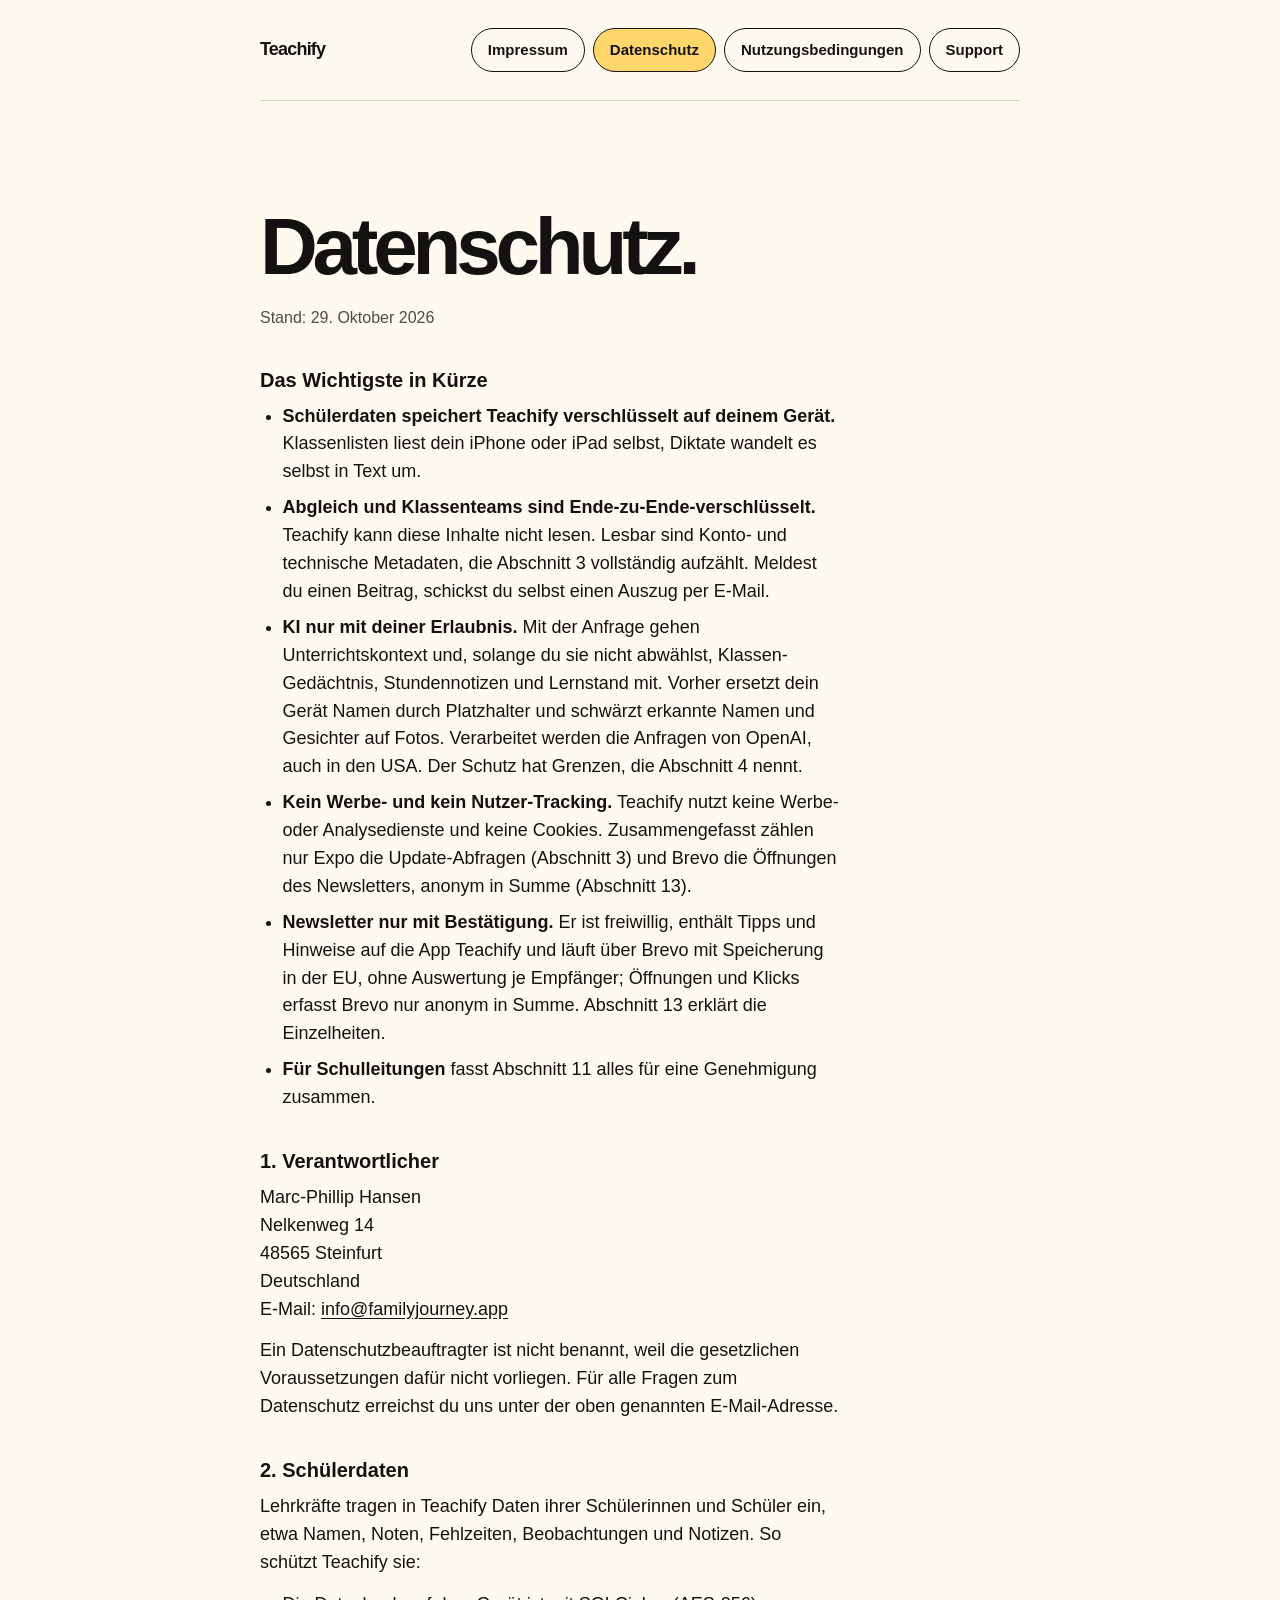
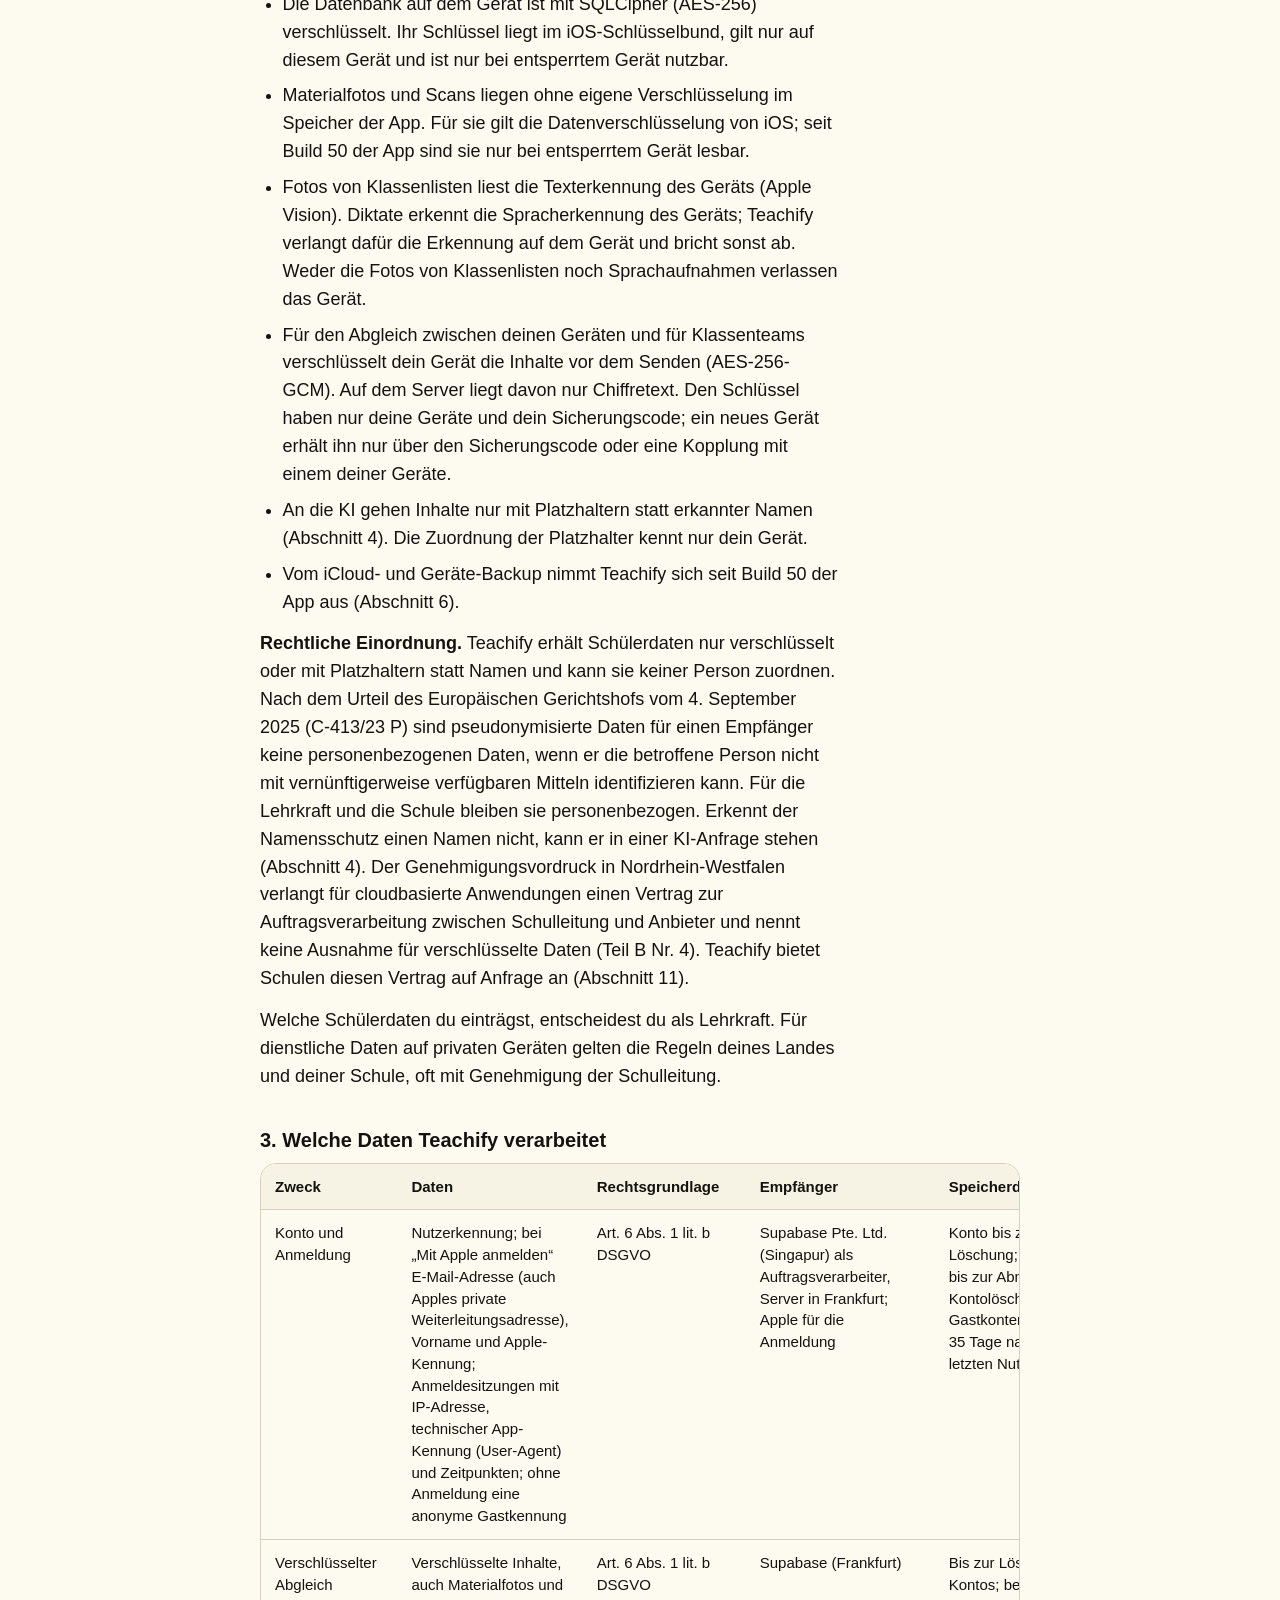
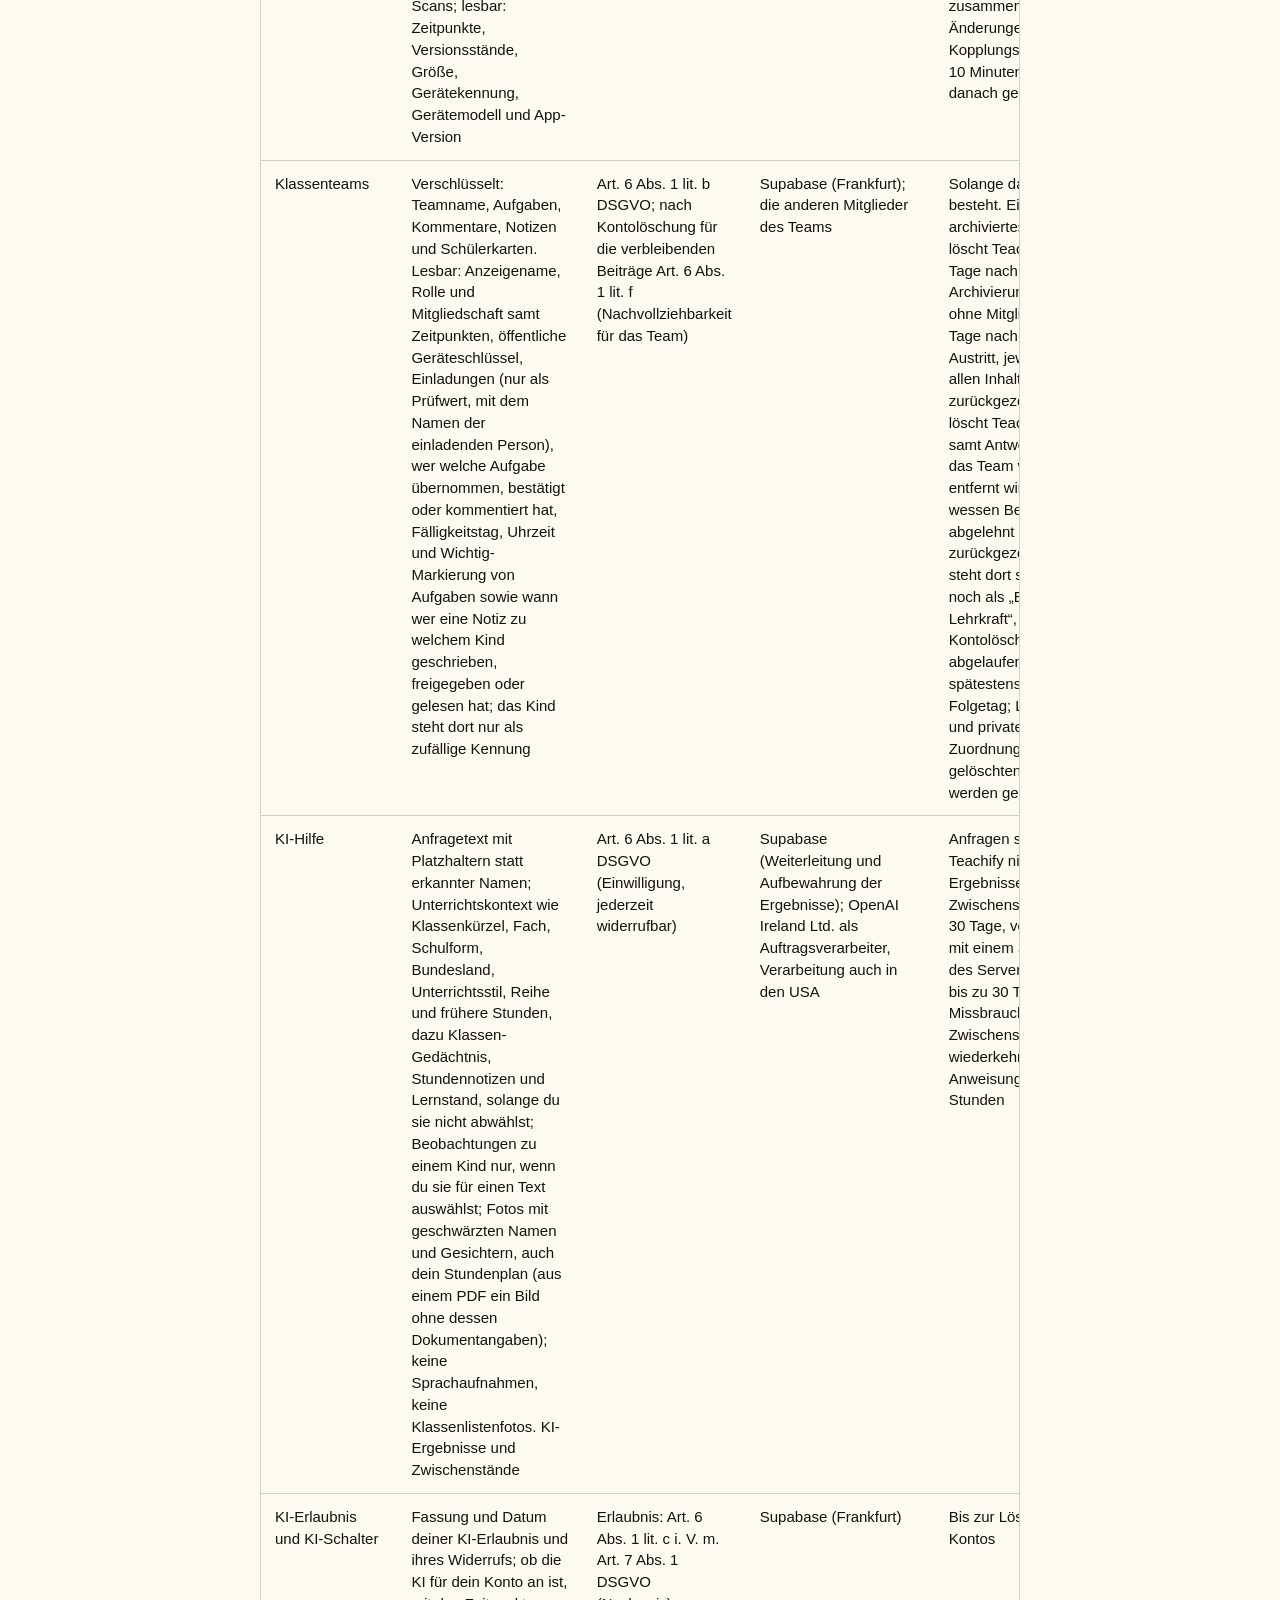
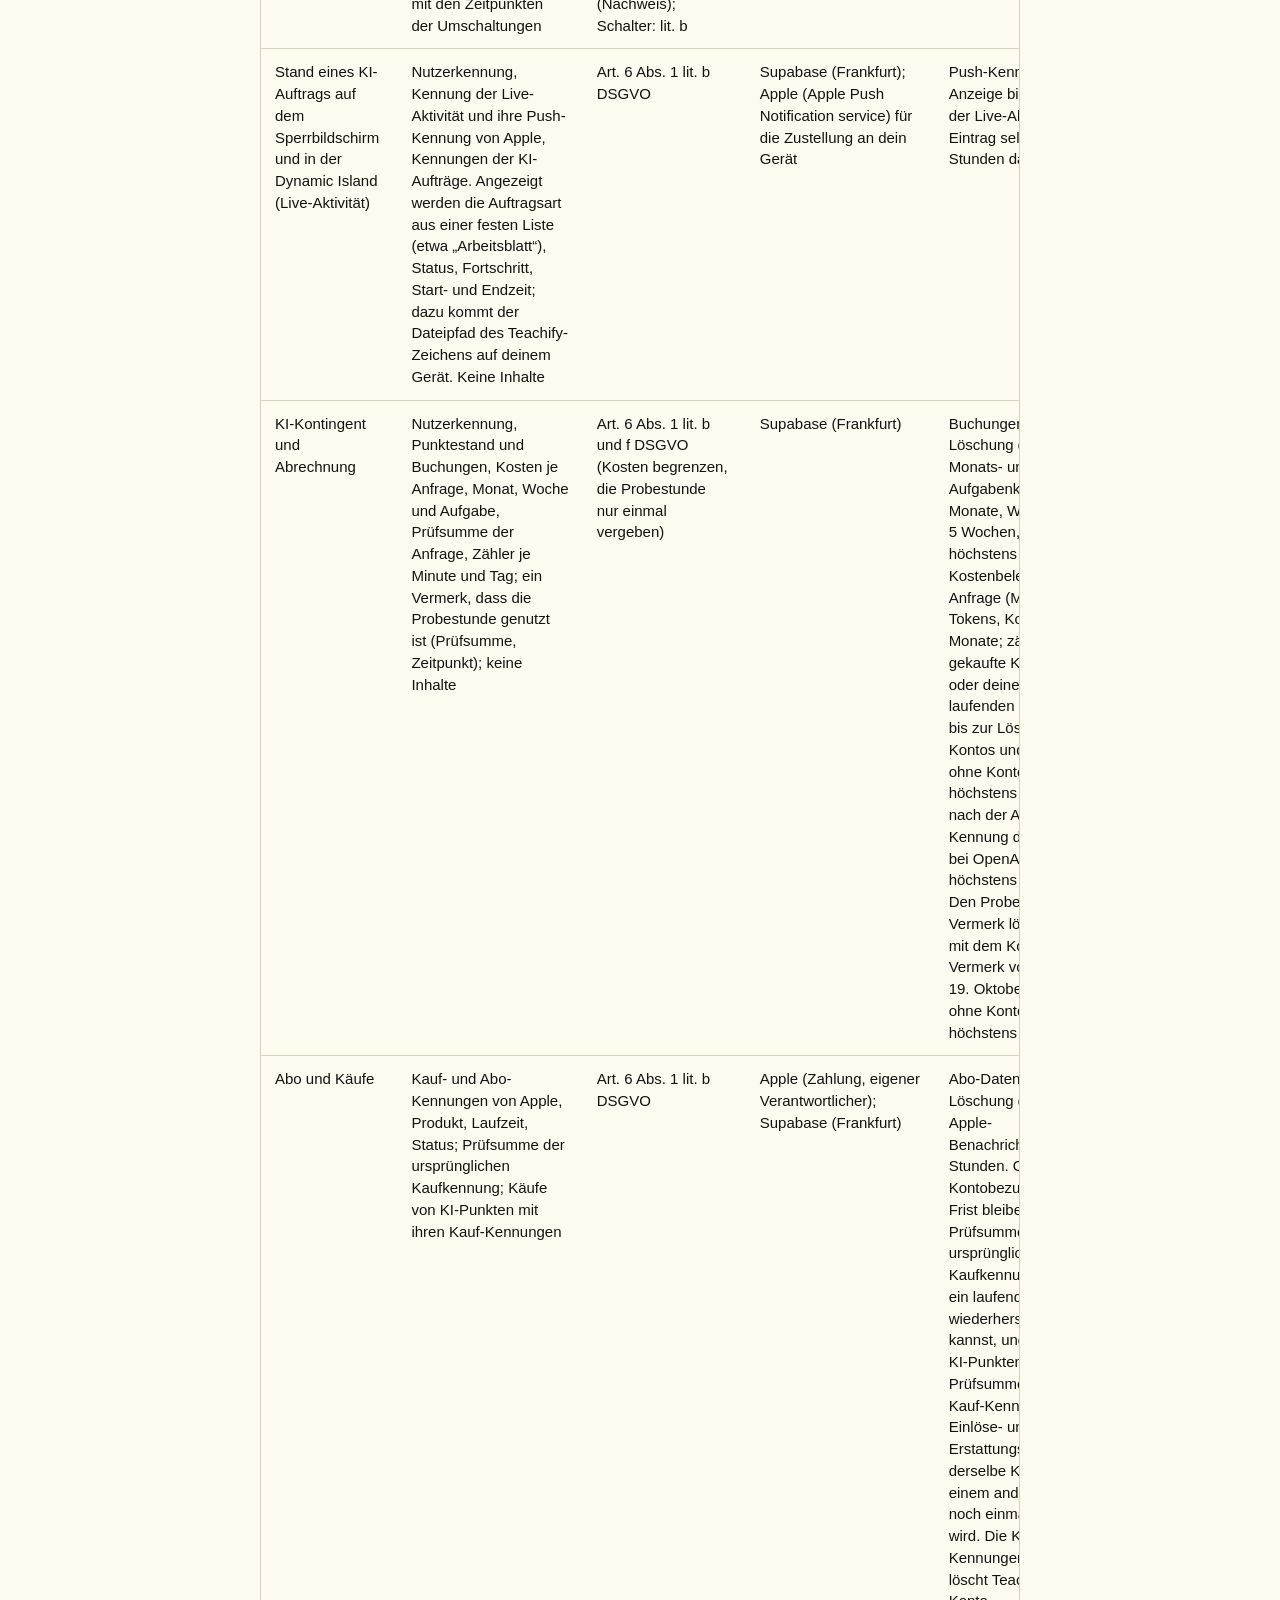
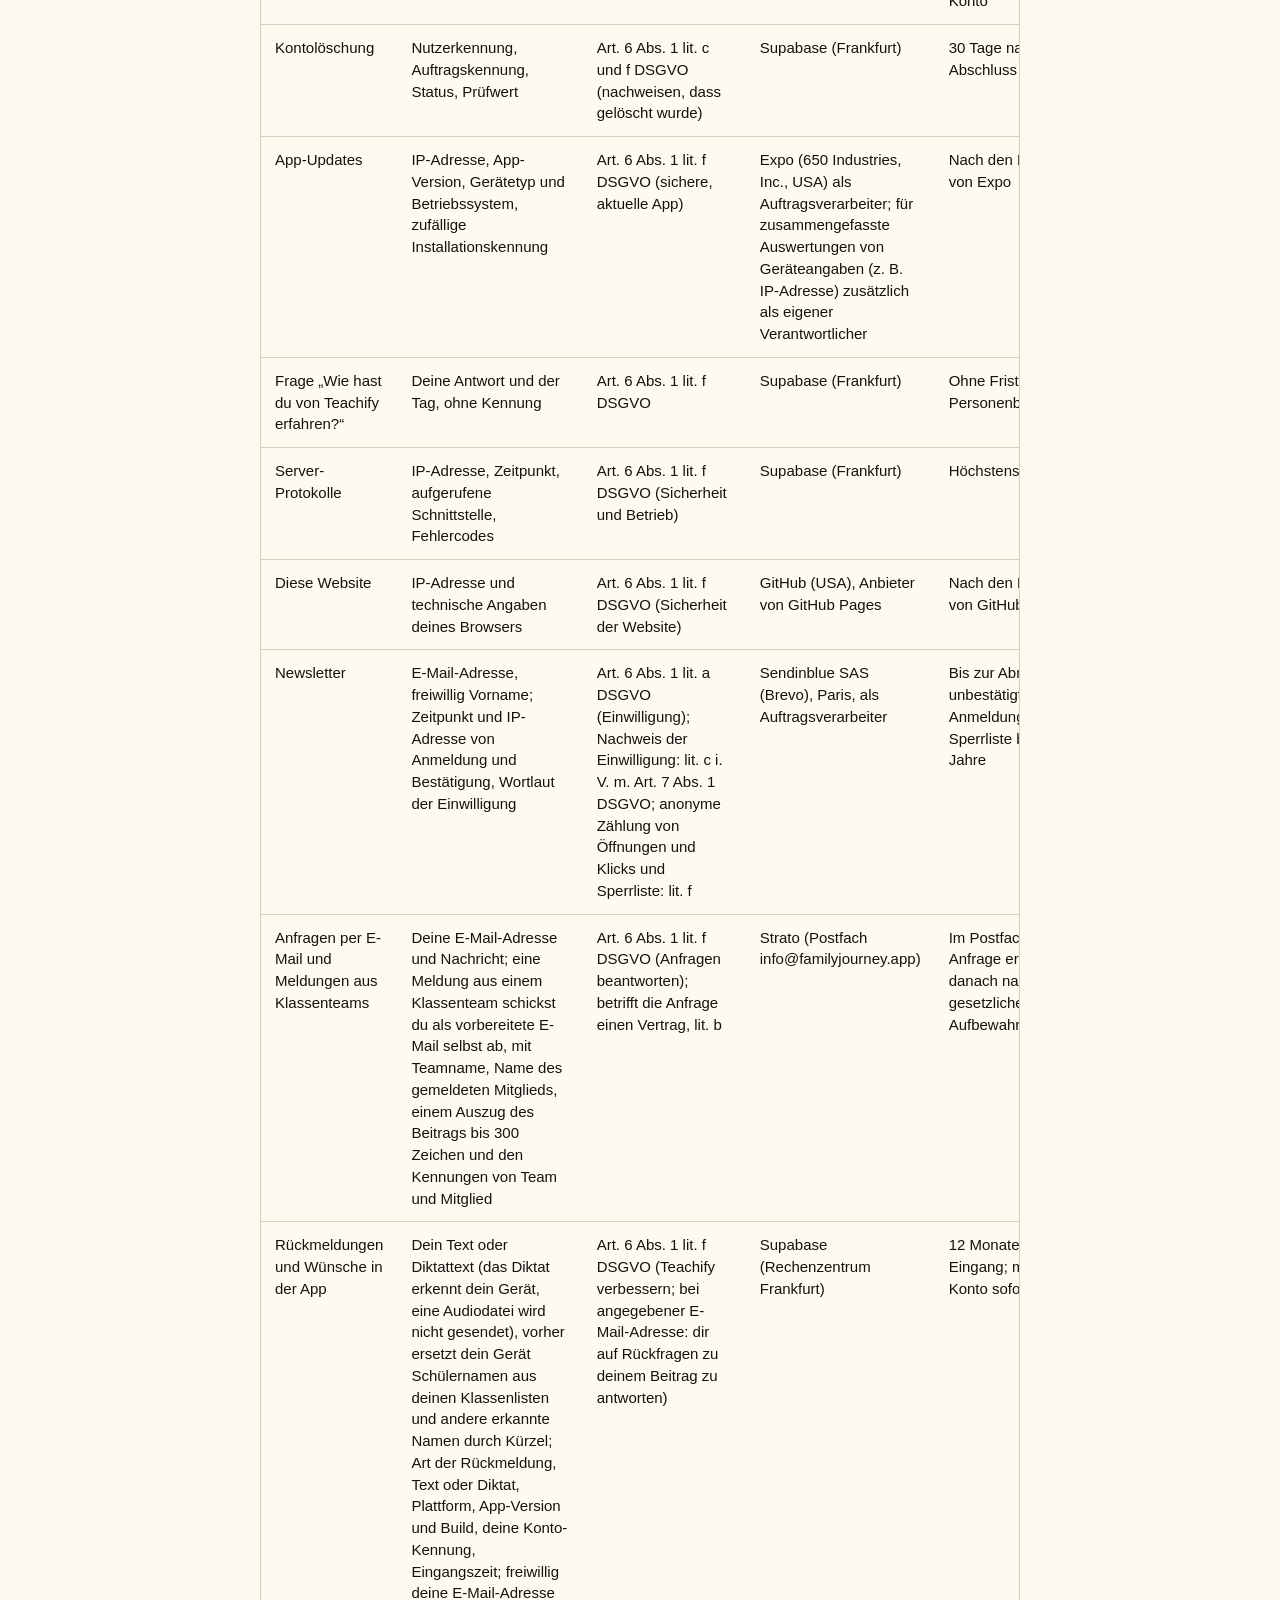
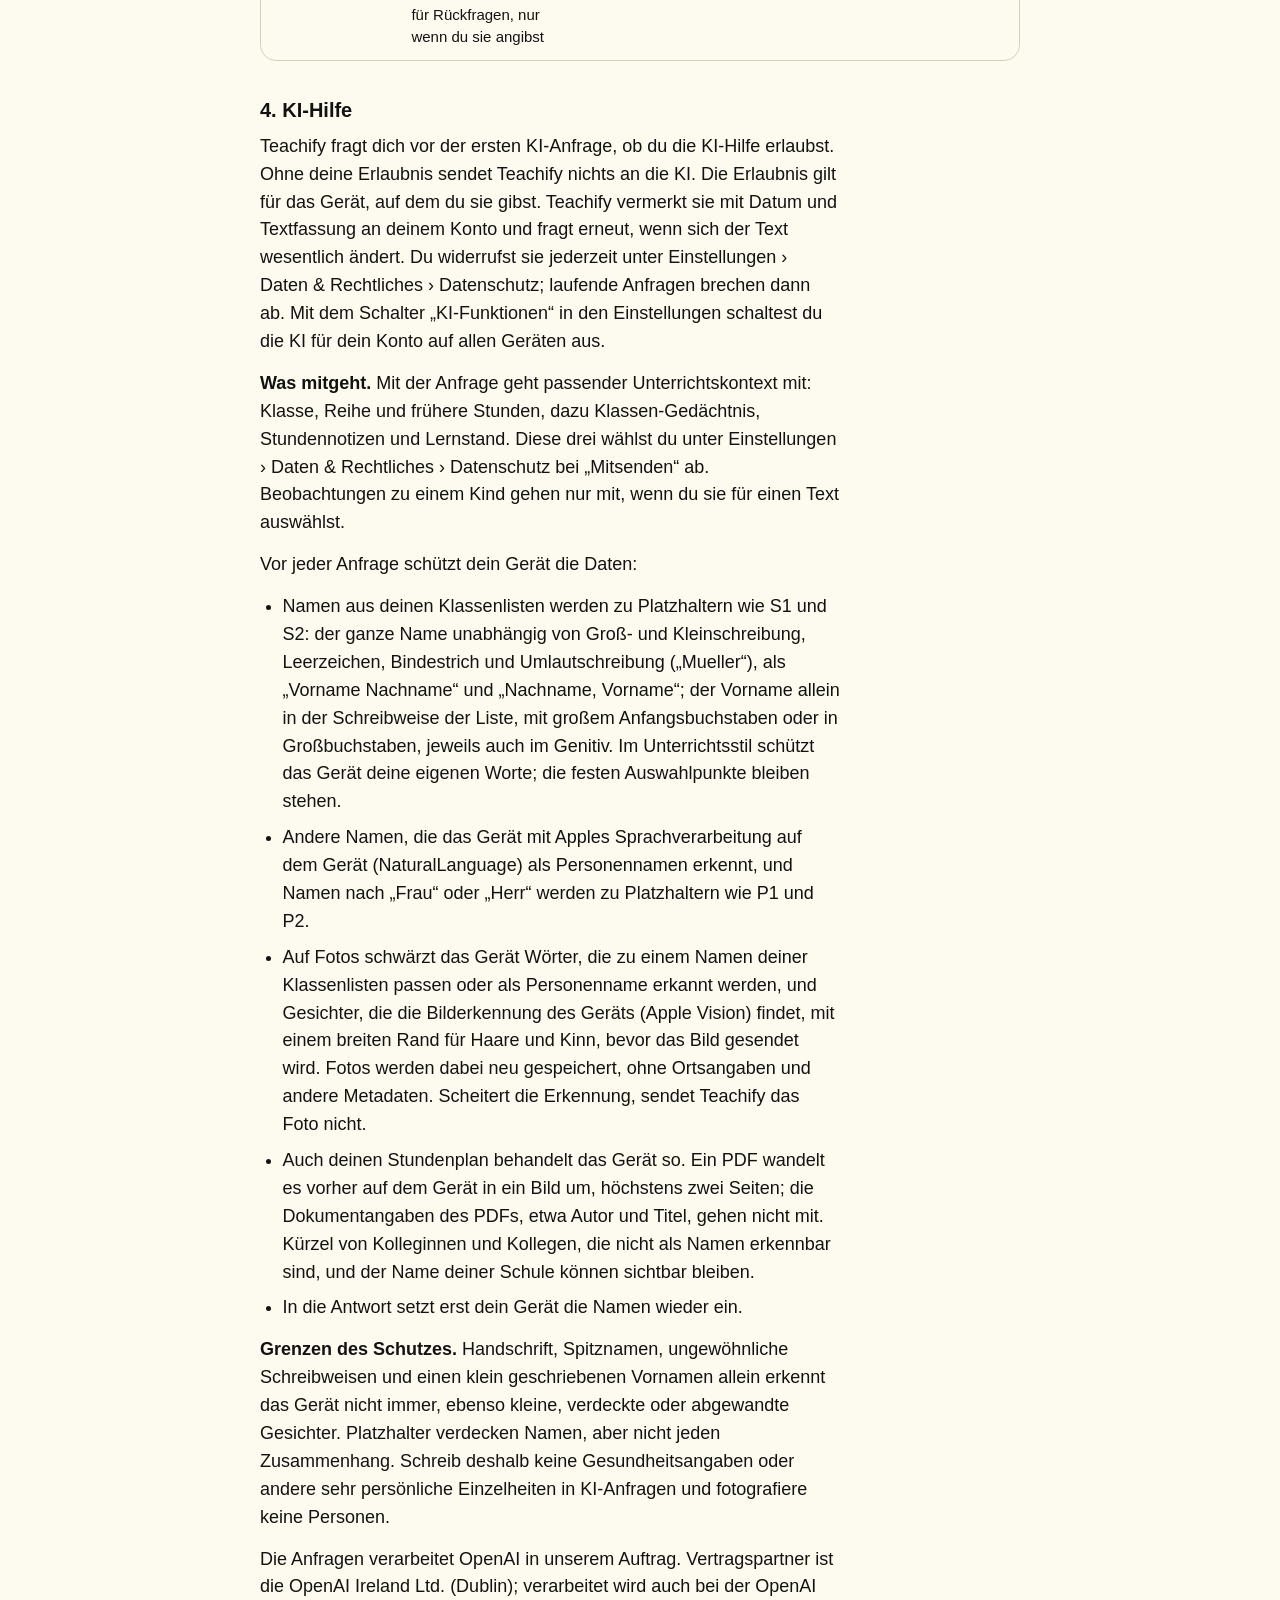
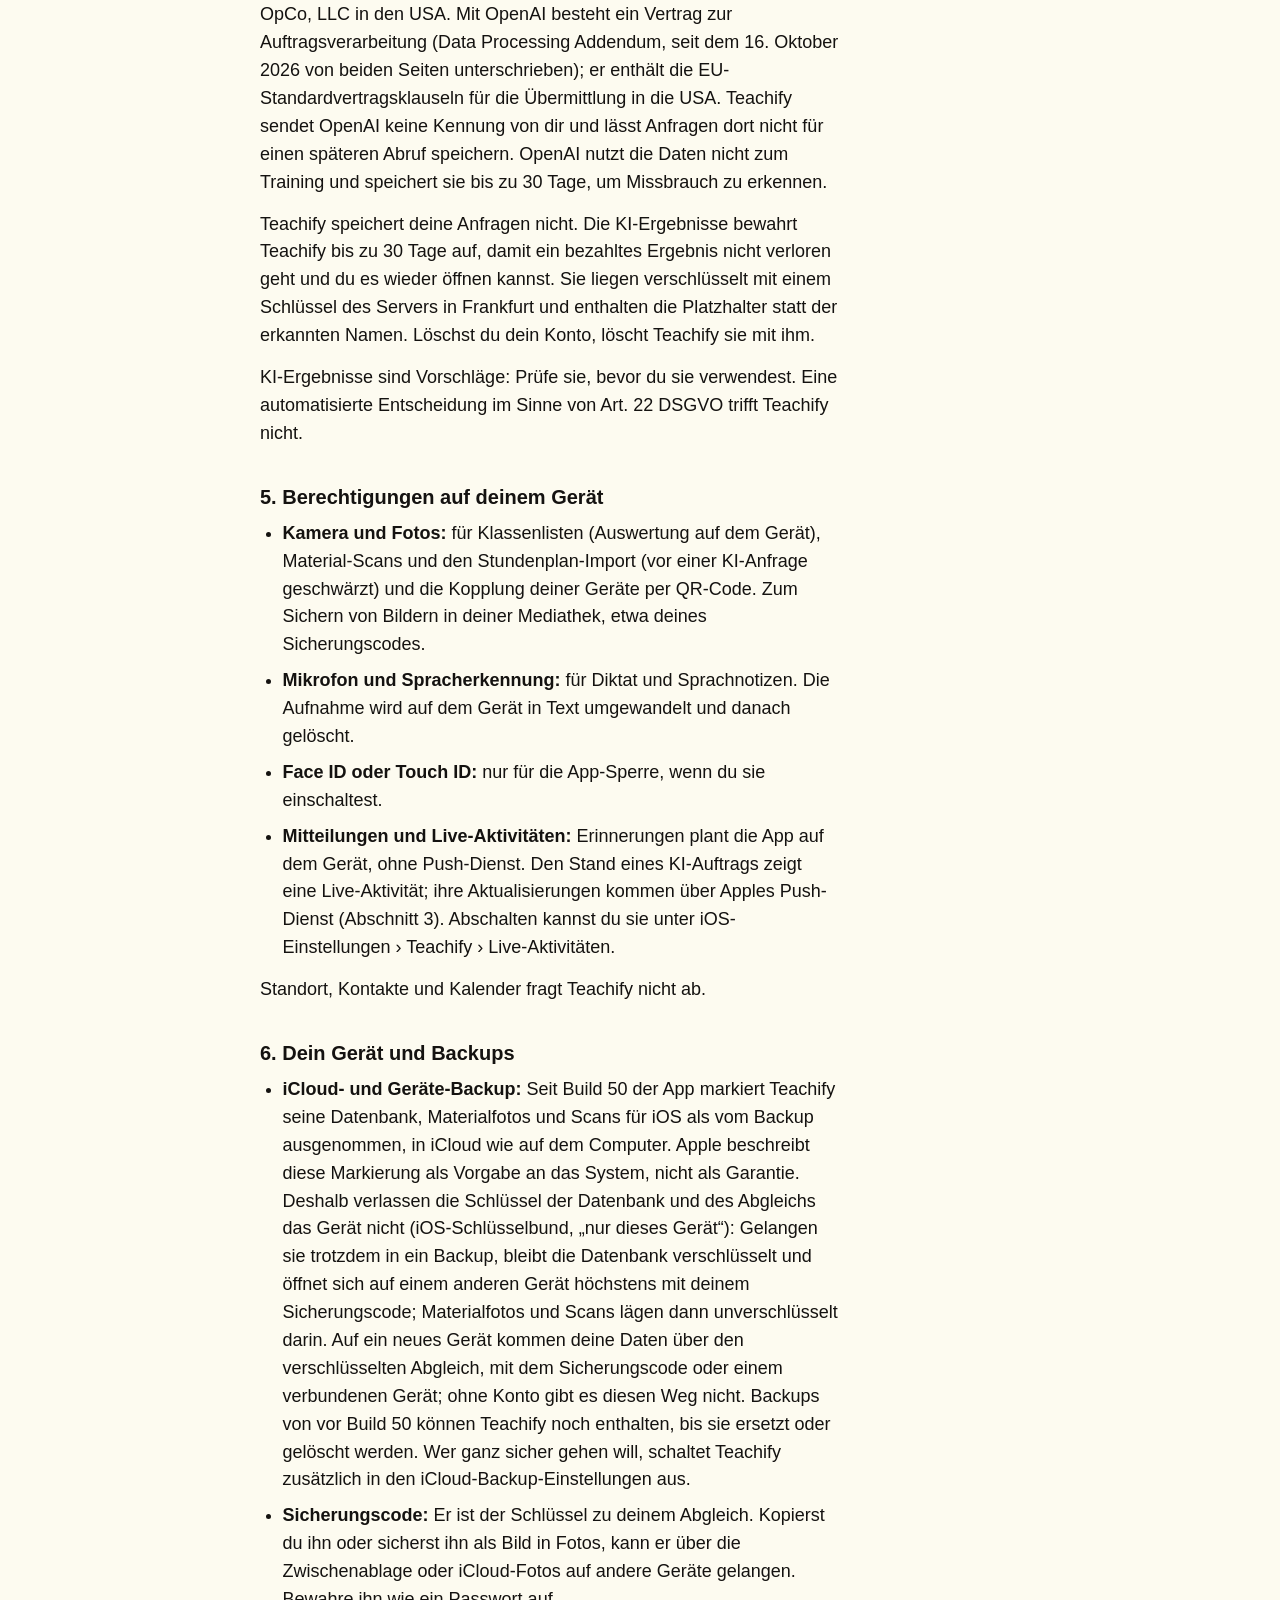
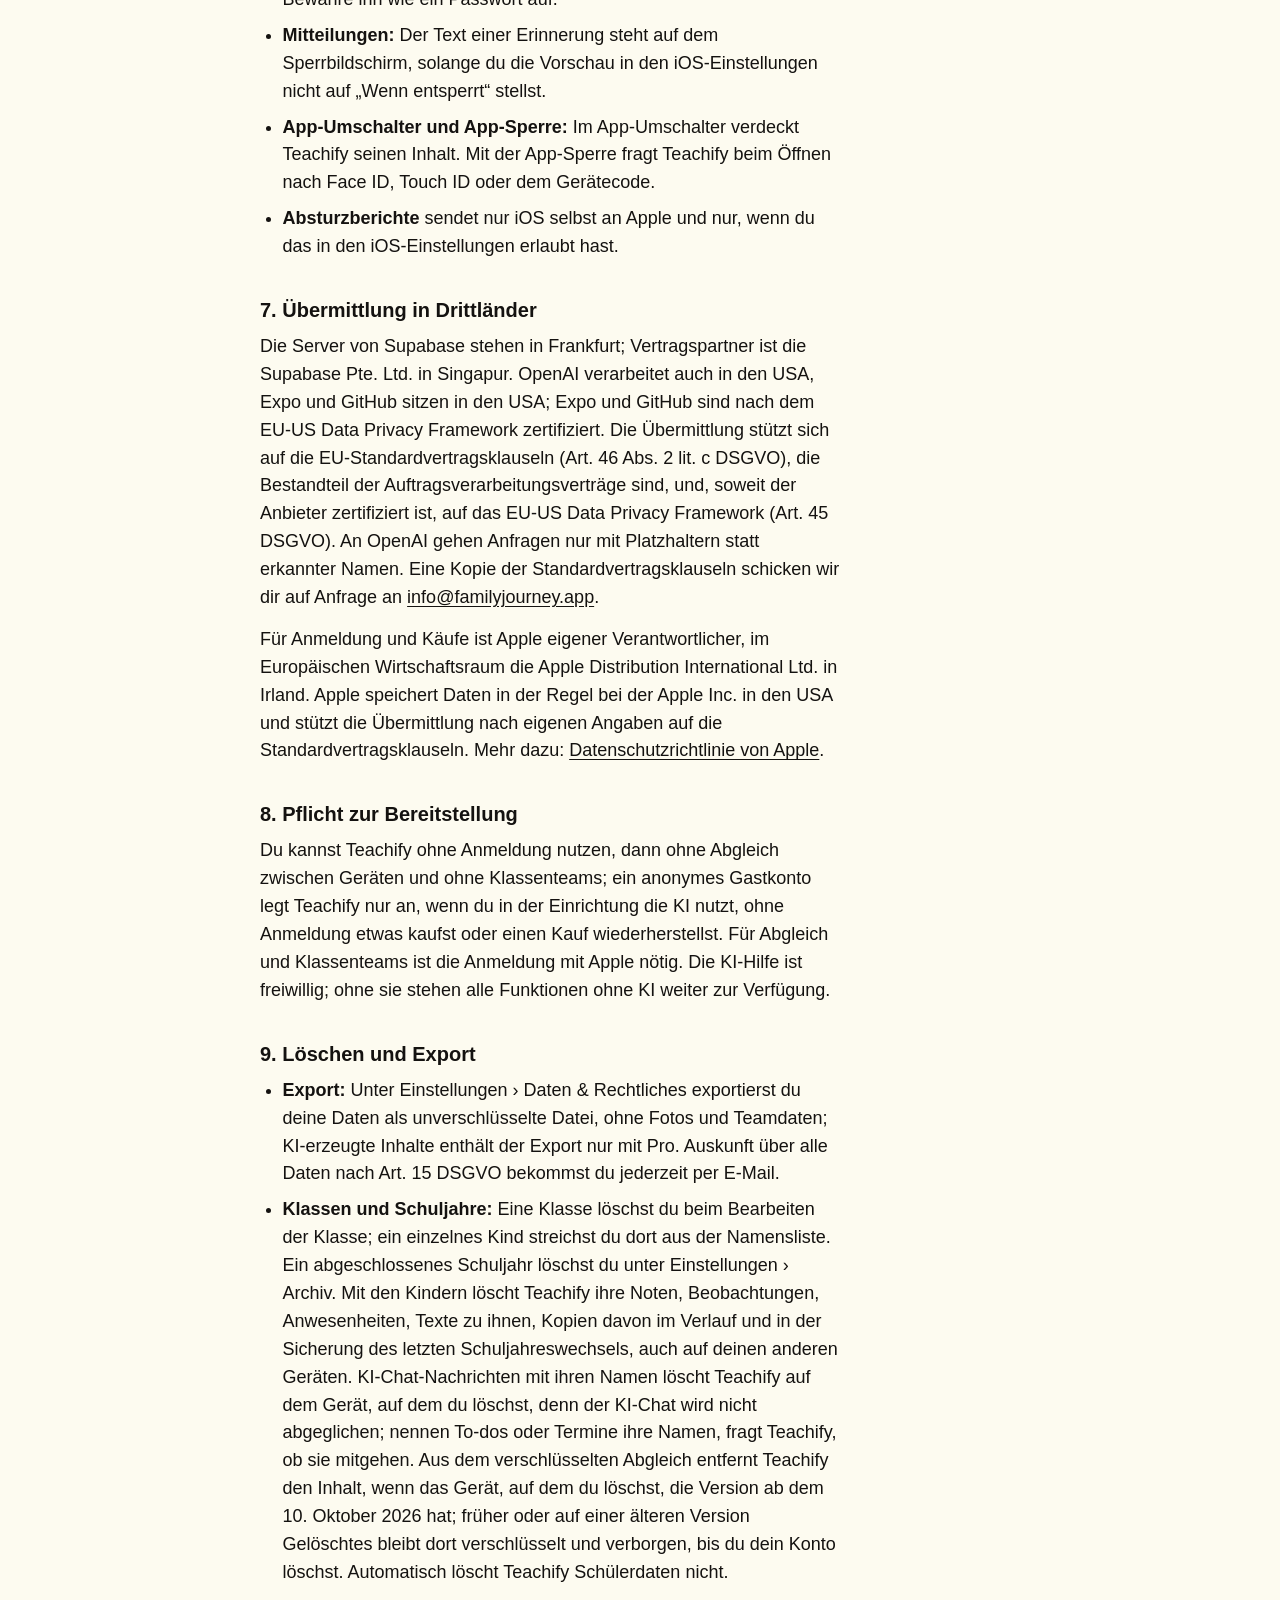
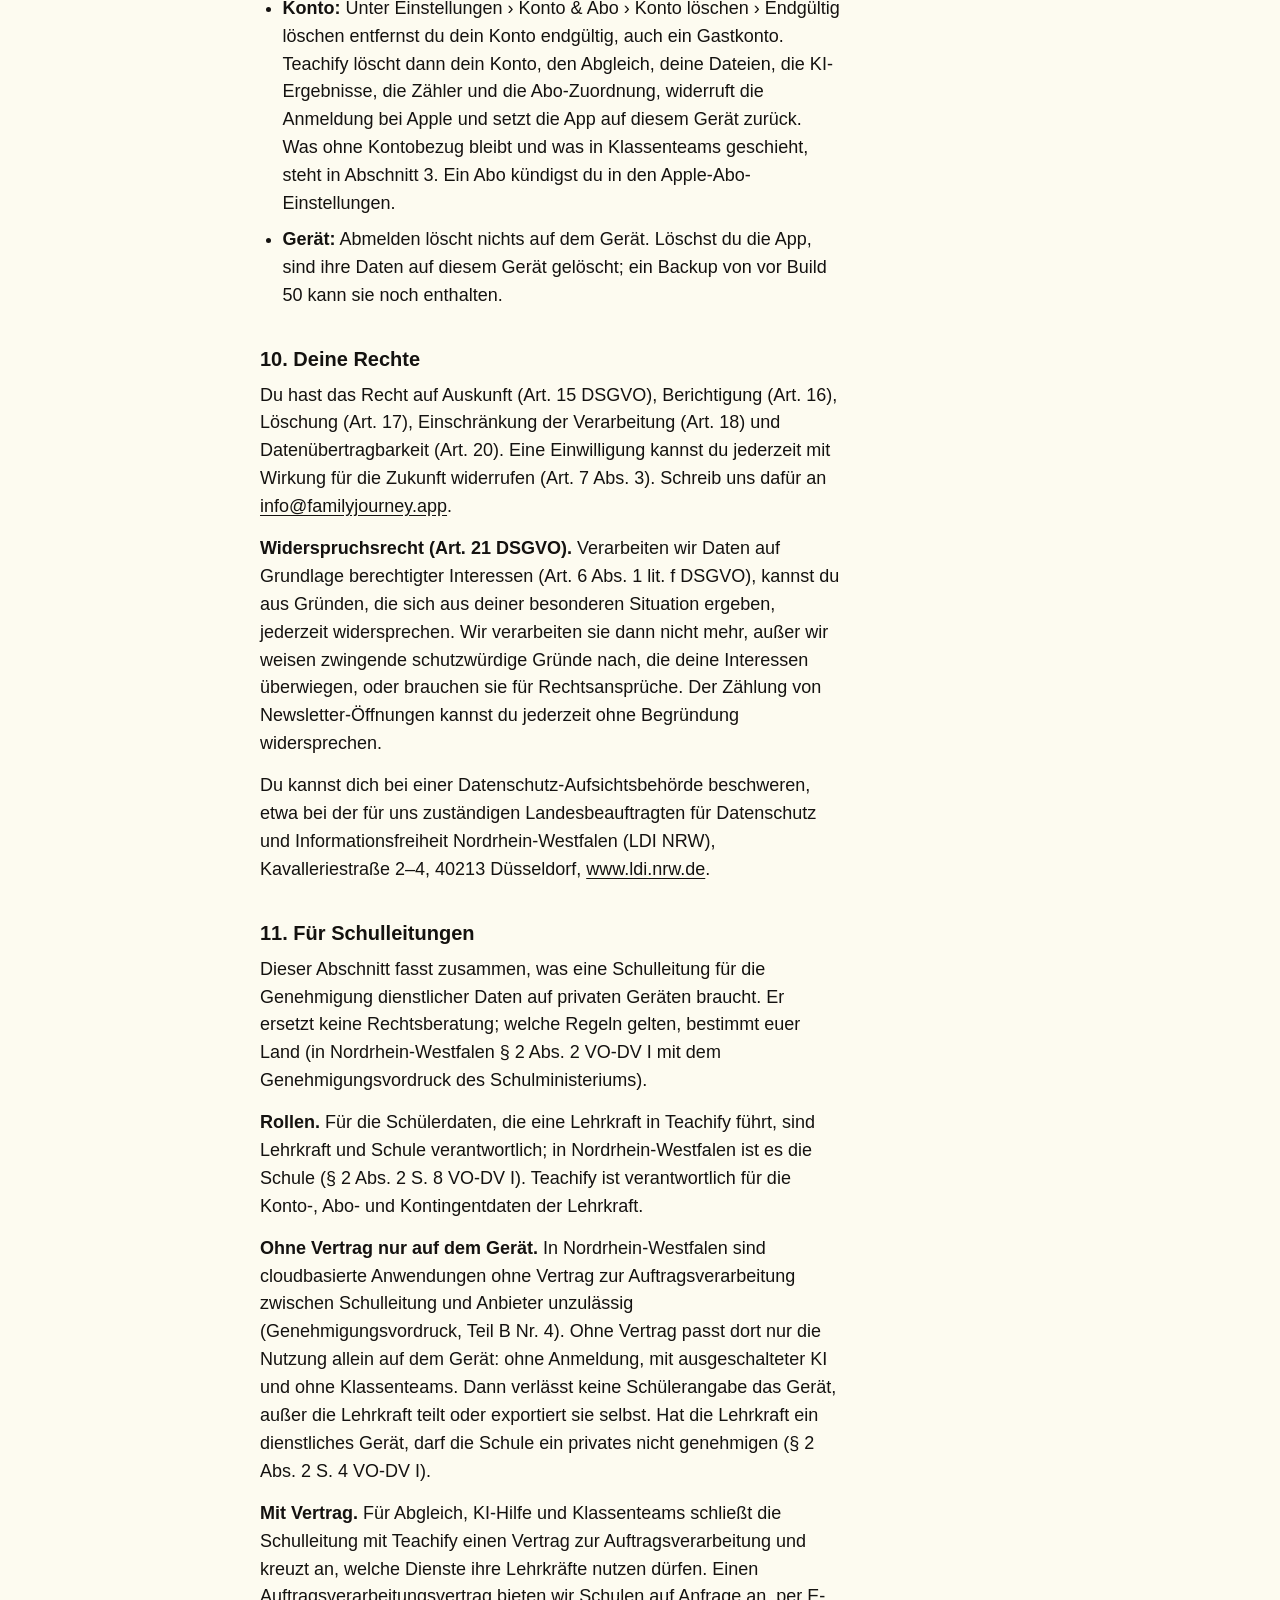
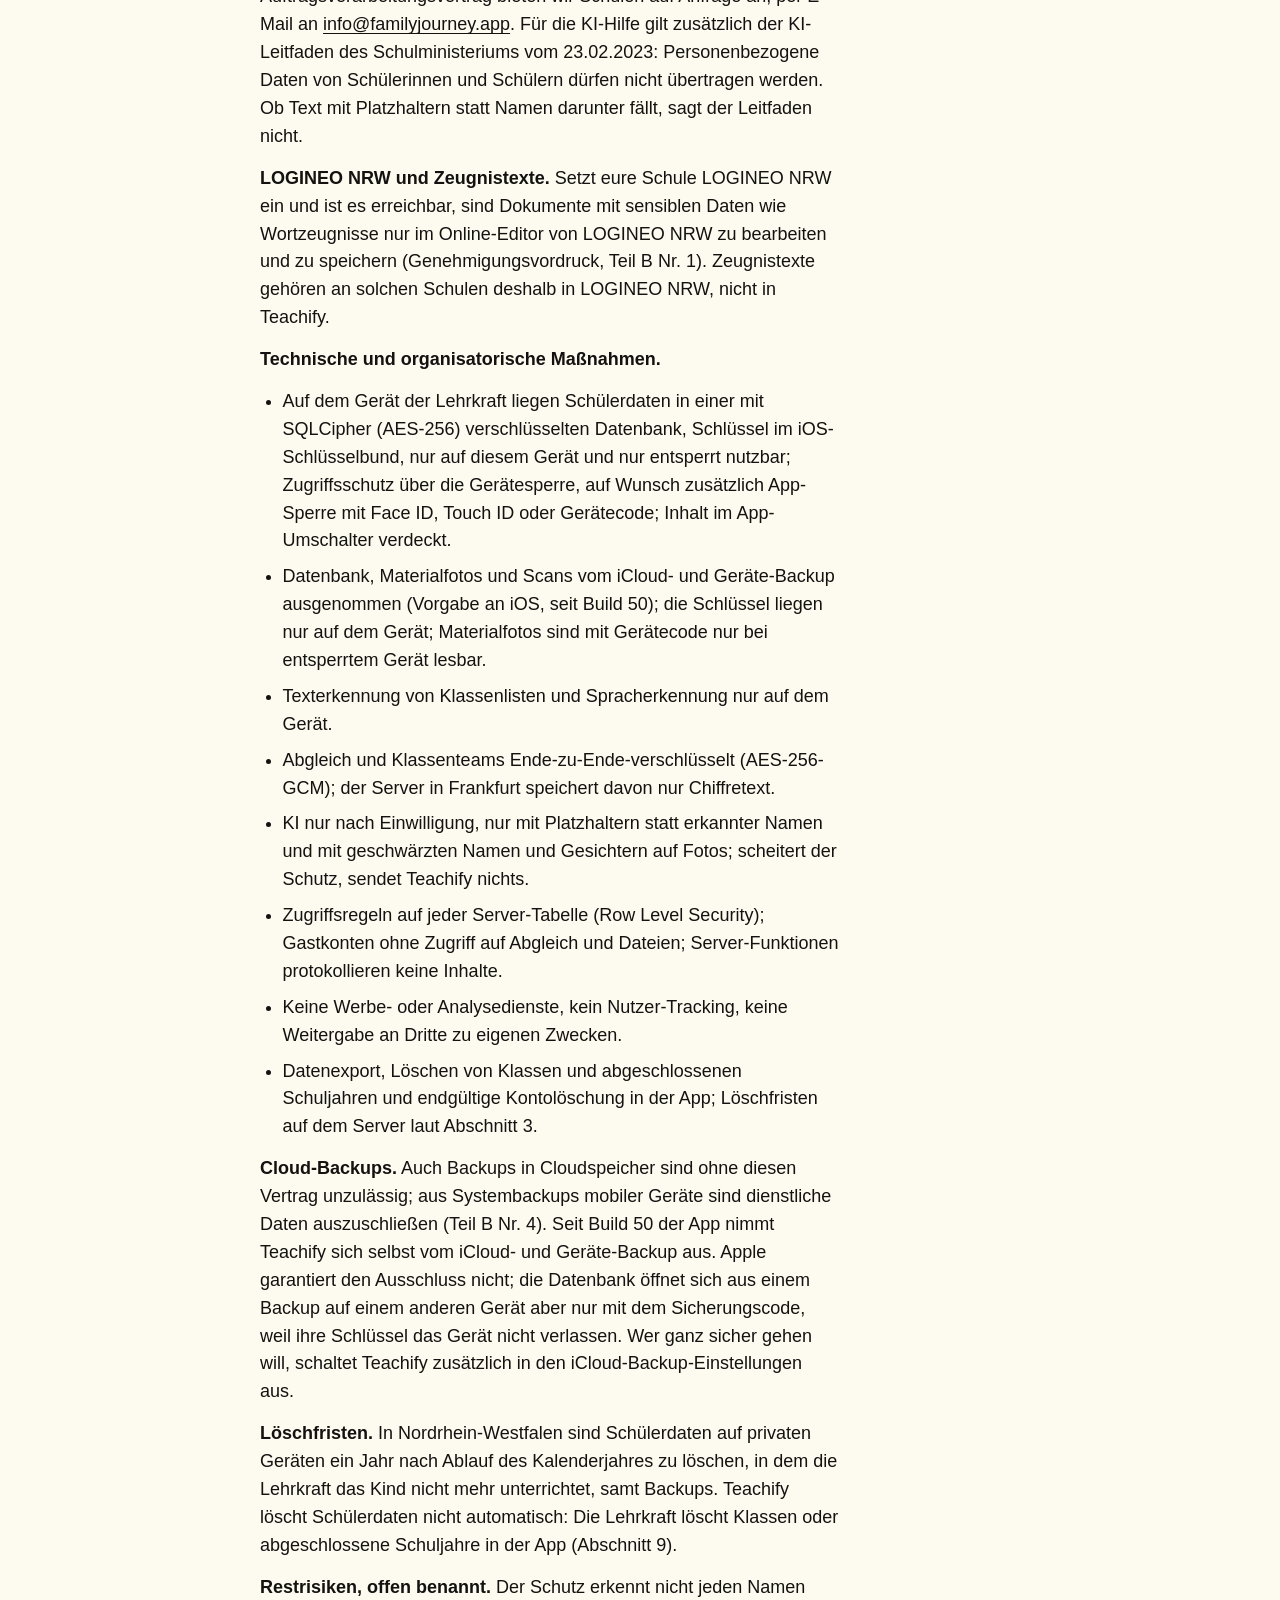
==== commit a23db7fa: "Datenschutz: KI-Chat-Nachrichten werden auf dem Gerät gelöscht, auf dem gelöscht wird (kein Abgleich" ====
--- a/datenschutz/index.html
+++ b/datenschutz/index.html
@@ -241,7 +241,7 @@
         <h2 id="loeschen">9. Löschen und Export</h2>
         <ul>
           <li><strong>Export:</strong> Unter Einstellungen › Daten &amp; Rechtliches exportierst du deine Daten als unverschlüsselte Datei, ohne Fotos und Teamdaten; KI-erzeugte Inhalte enthält der Export nur mit Pro. Auskunft über alle Daten nach Art. 15 DSGVO bekommst du jederzeit per E-Mail.</li>
-          <li><strong>Klassen und Schuljahre:</strong> Eine Klasse löschst du beim Bearbeiten der Klasse; ein einzelnes Kind streichst du dort aus der Namensliste. Ein abgeschlossenes Schuljahr löschst du unter Einstellungen › Archiv. Mit den Kindern löscht Teachify ihre Noten, Beobachtungen, Anwesenheiten, Texte zu ihnen, Kopien davon im Verlauf und in der Sicherung des letzten Schuljahreswechsels, auch auf deinen anderen Geräten. KI-Chat-Nachrichten mit ihren Namen löscht Teachify mit; nennen To-dos oder Termine ihre Namen, fragt Teachify, ob sie mitgehen. Aus dem verschlüsselten Abgleich entfernt Teachify den Inhalt, wenn das Gerät, auf dem du löschst, die Version ab dem 10. Oktober 2026 hat; früher oder auf einer älteren Version Gelöschtes bleibt dort verschlüsselt und verborgen, bis du dein Konto löschst. Automatisch löscht Teachify Schülerdaten nicht.</li>
+          <li><strong>Klassen und Schuljahre:</strong> Eine Klasse löschst du beim Bearbeiten der Klasse; ein einzelnes Kind streichst du dort aus der Namensliste. Ein abgeschlossenes Schuljahr löschst du unter Einstellungen › Archiv. Mit den Kindern löscht Teachify ihre Noten, Beobachtungen, Anwesenheiten, Texte zu ihnen, Kopien davon im Verlauf und in der Sicherung des letzten Schuljahreswechsels, auch auf deinen anderen Geräten. KI-Chat-Nachrichten mit ihren Namen löscht Teachify auf dem Gerät, auf dem du löschst, denn der KI-Chat wird nicht abgeglichen; nennen To-dos oder Termine ihre Namen, fragt Teachify, ob sie mitgehen. Aus dem verschlüsselten Abgleich entfernt Teachify den Inhalt, wenn das Gerät, auf dem du löschst, die Version ab dem 10. Oktober 2026 hat; früher oder auf einer älteren Version Gelöschtes bleibt dort verschlüsselt und verborgen, bis du dein Konto löschst. Automatisch löscht Teachify Schülerdaten nicht.</li>
           <li><strong>Konto:</strong> Unter Einstellungen › Konto &amp; Abo › Konto löschen › Endgültig löschen entfernst du dein Konto endgültig, auch ein Gastkonto. Teachify löscht dann dein Konto, den Abgleich, deine Dateien, die KI-Ergebnisse, die Zähler und die Abo-Zuordnung, widerruft die Anmeldung bei Apple und setzt die App auf diesem Gerät zurück. Was ohne Kontobezug bleibt und was in Klassenteams geschieht, steht in Abschnitt 3. Ein Abo kündigst du in den Apple-Abo-Einstellungen.</li>
           <li><strong>Gerät:</strong> Abmelden löscht nichts auf dem Gerät. Löschst du die App, sind ihre Daten auf diesem Gerät gelöscht; ein Backup von vor Build 50 kann sie noch enthalten.</li>
         </ul>
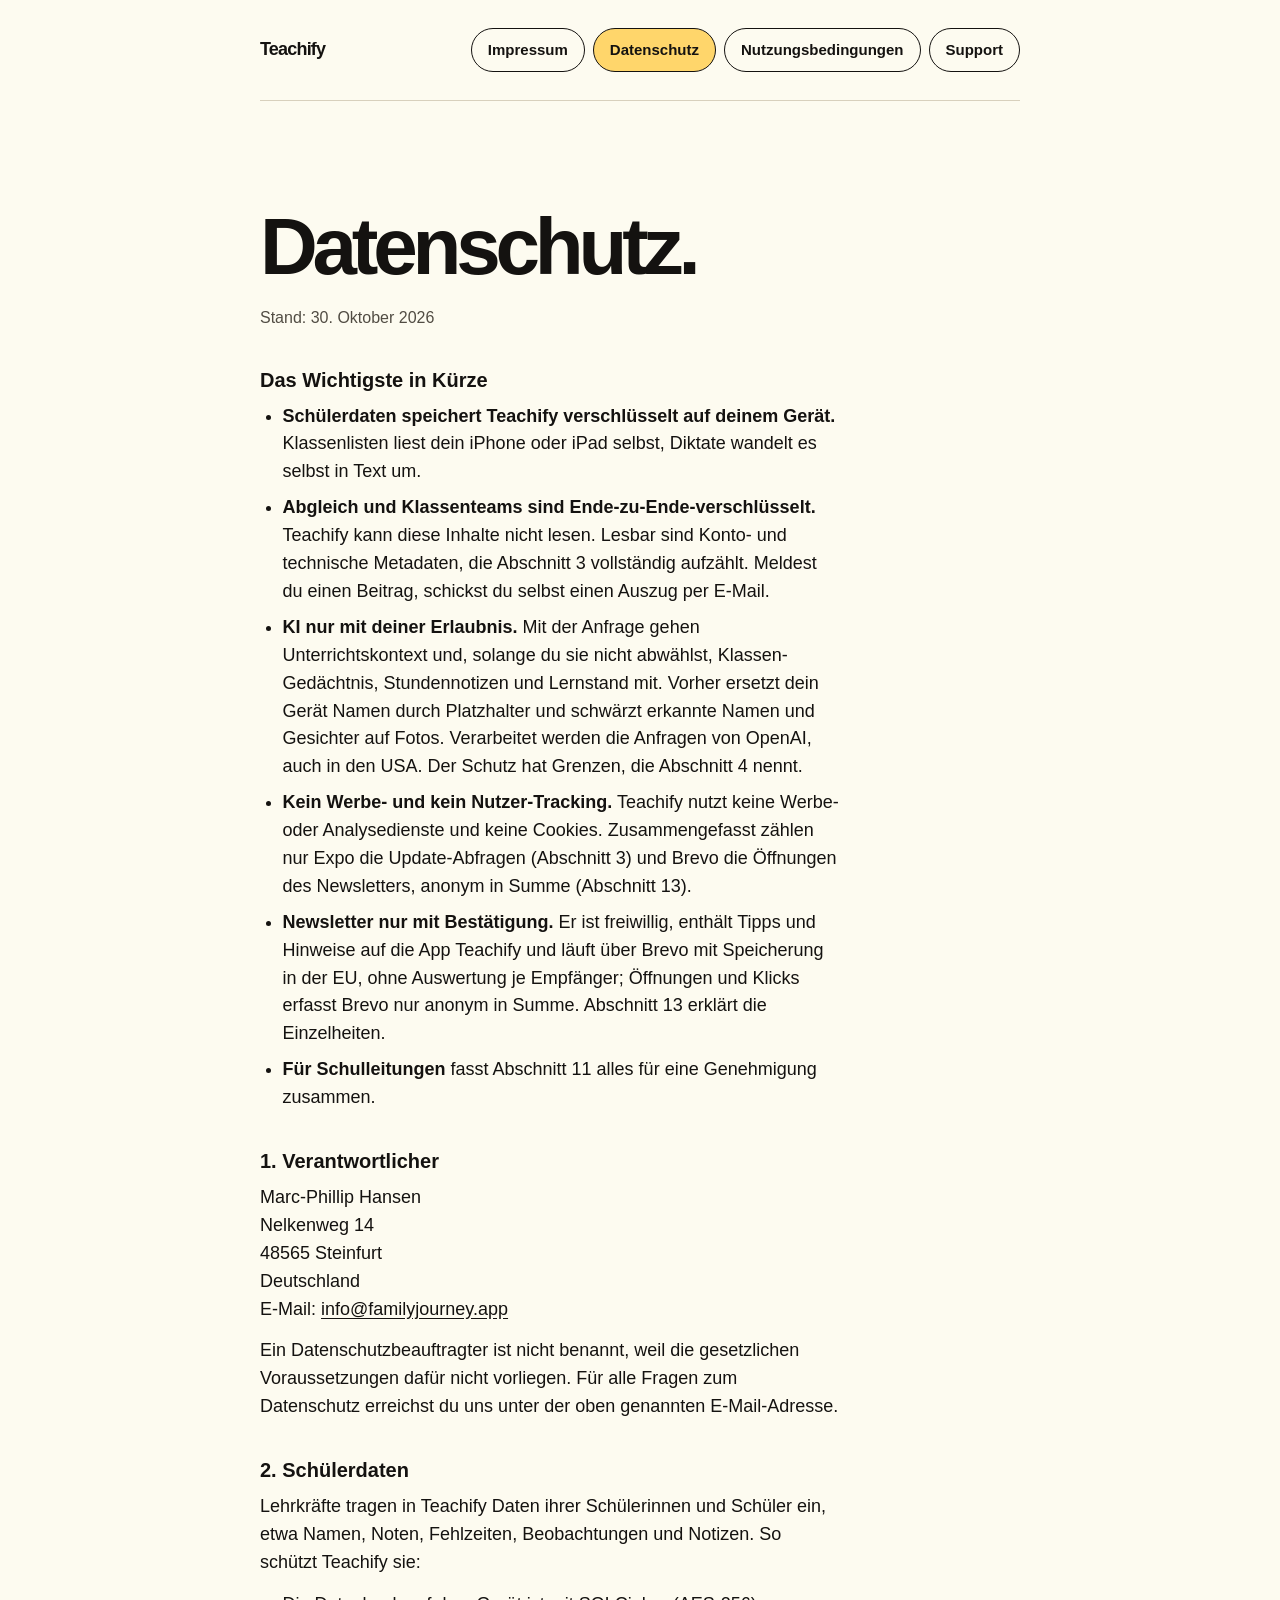
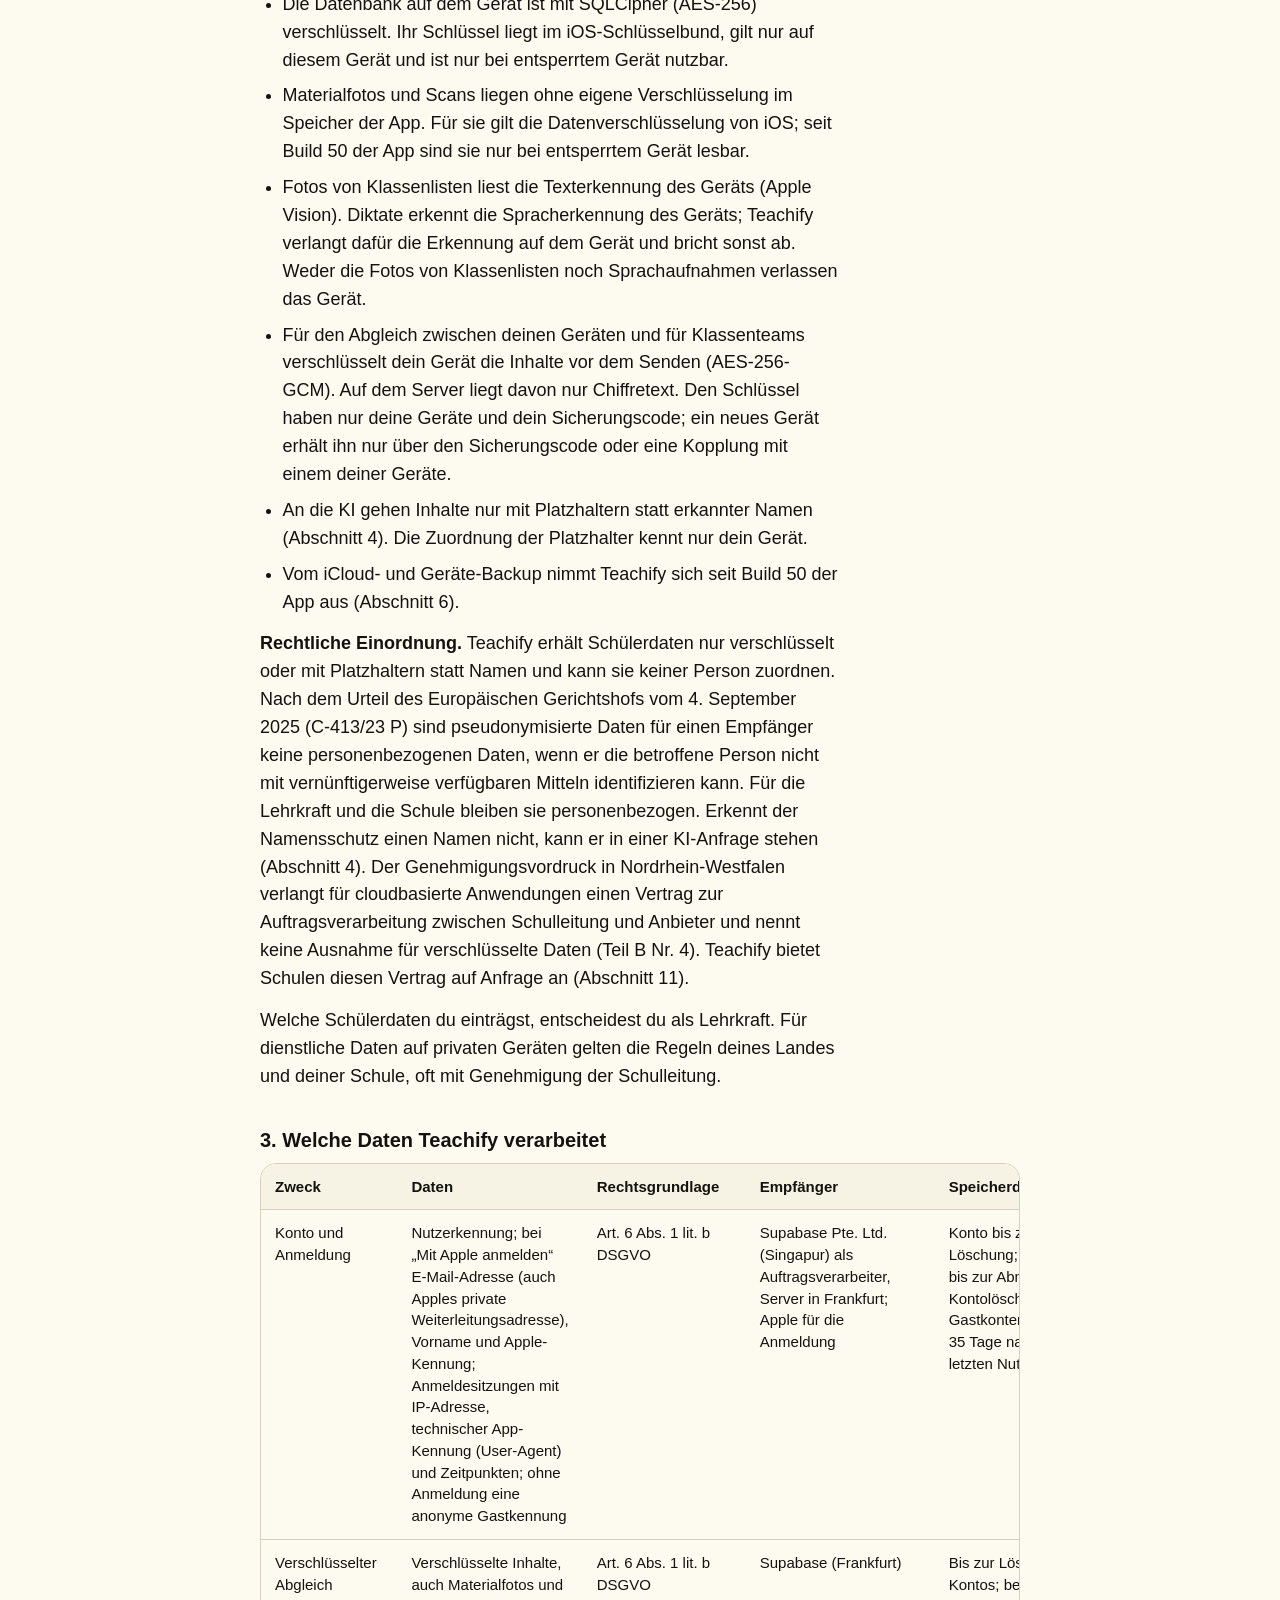
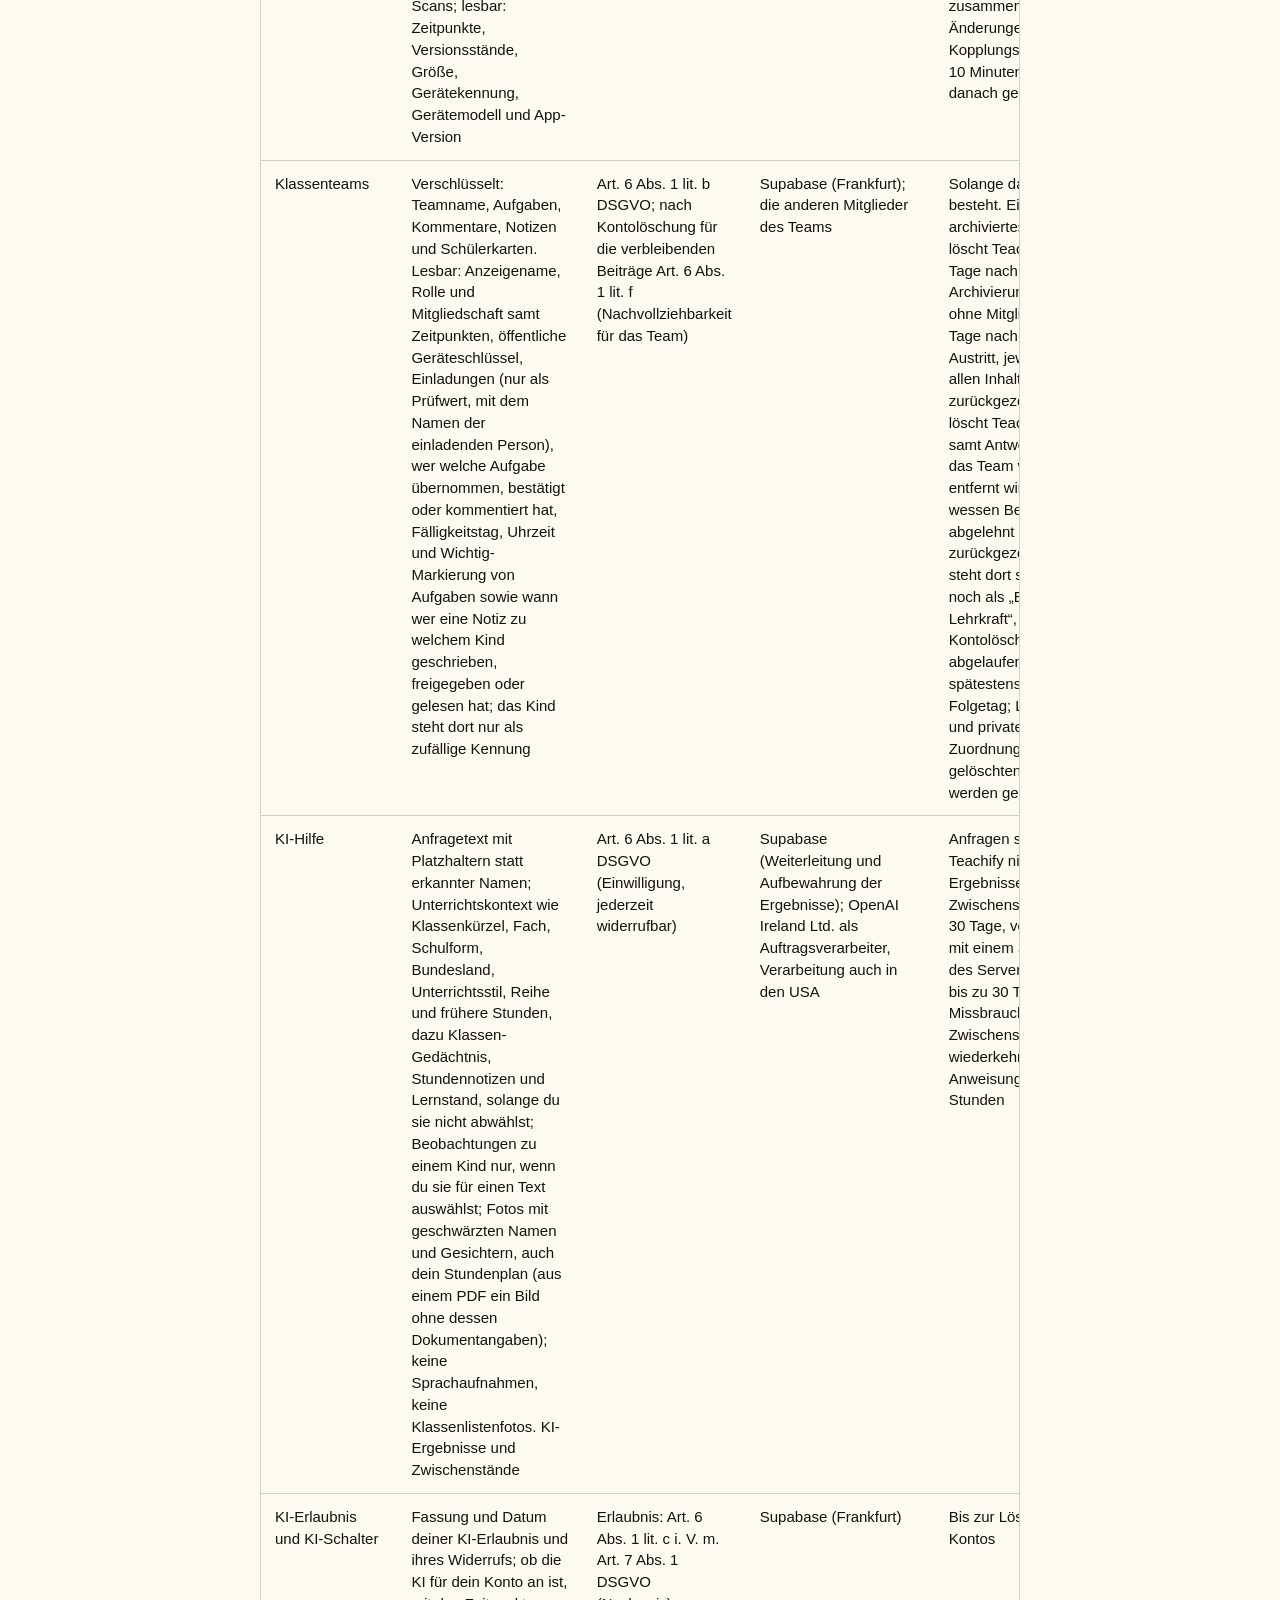
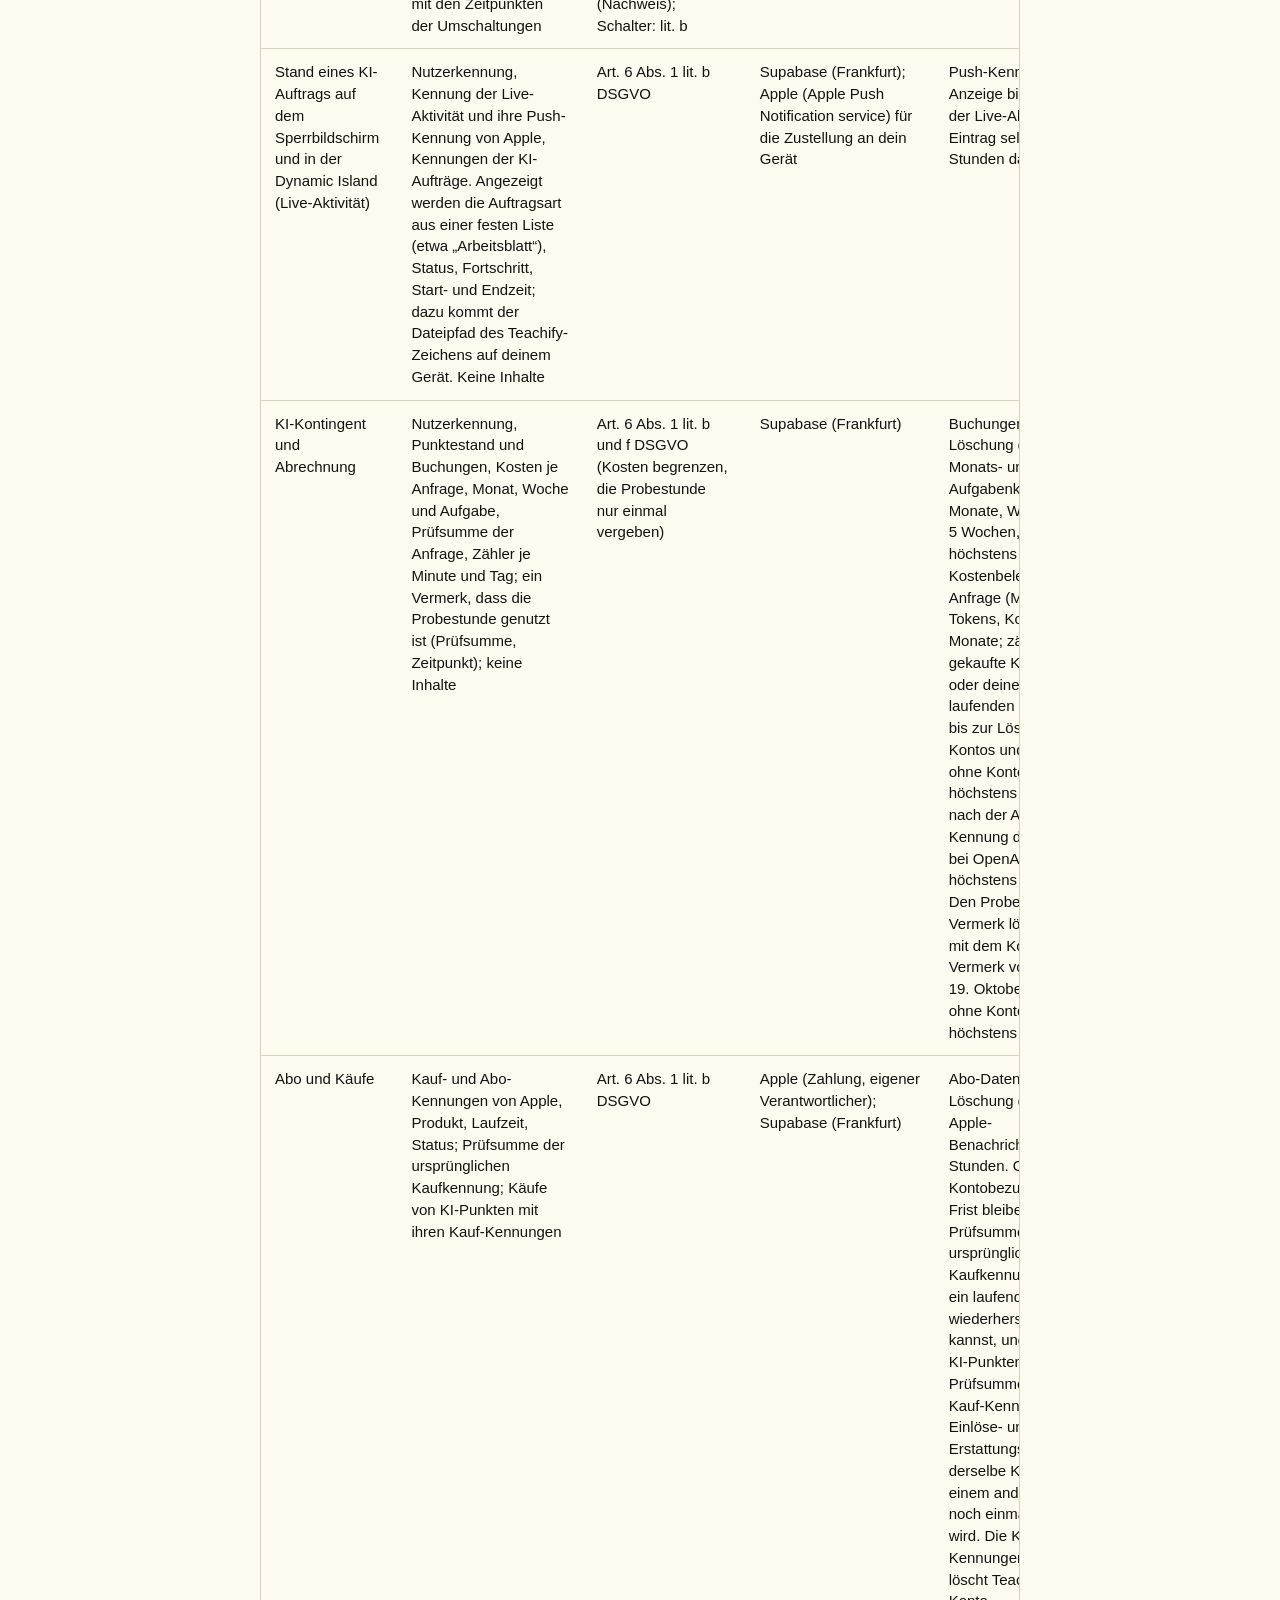
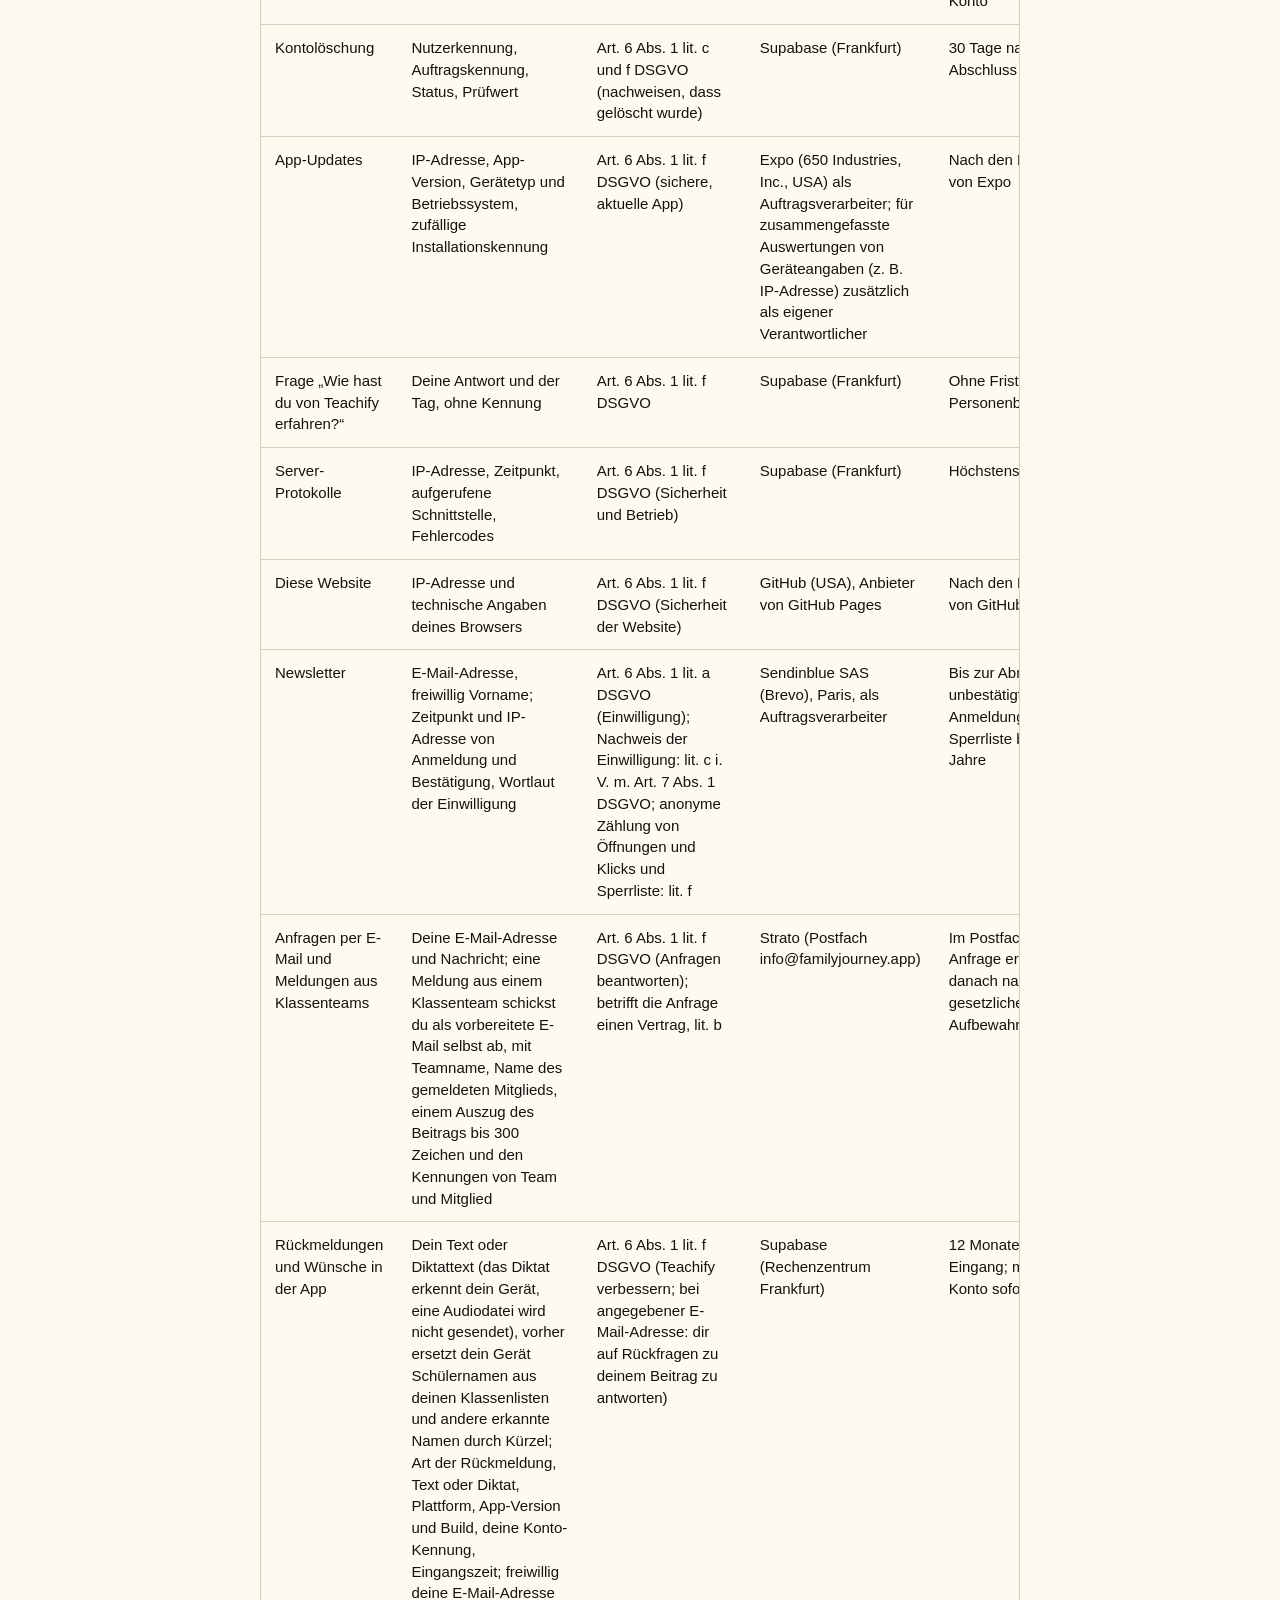
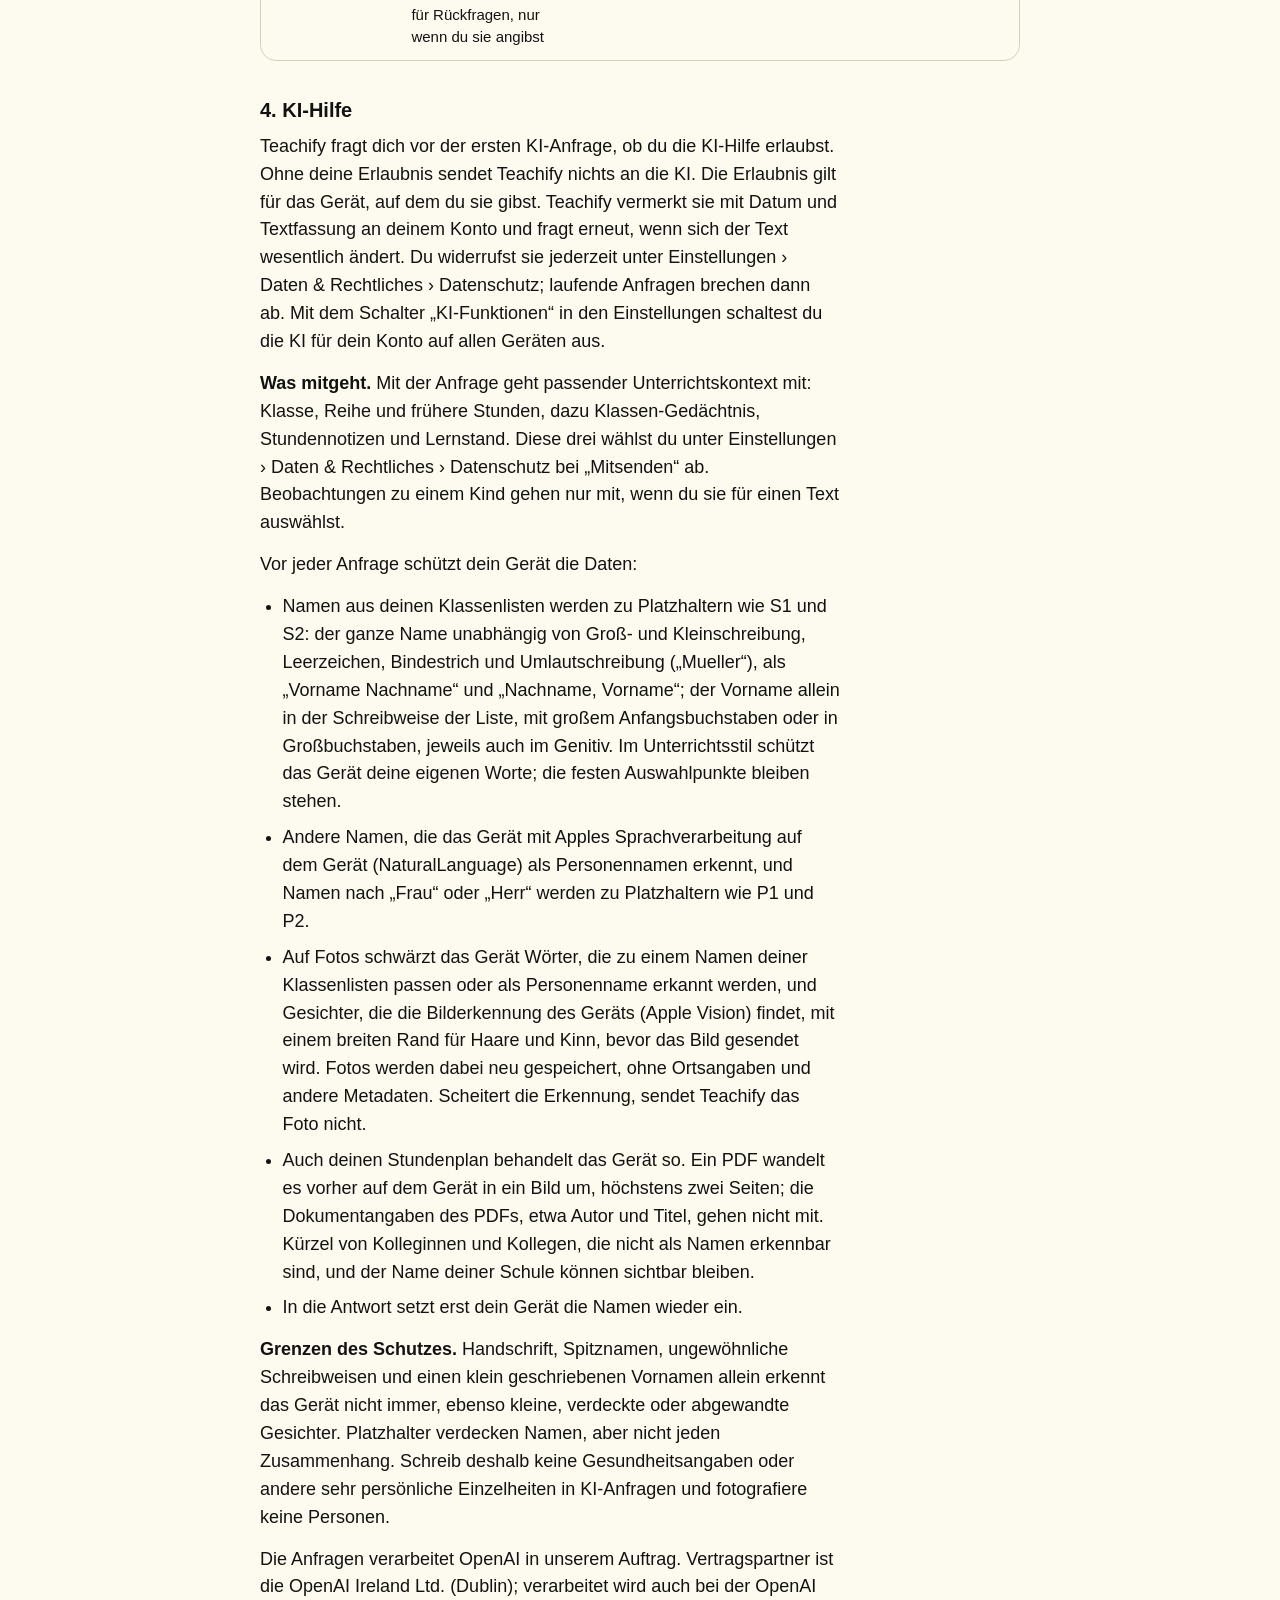
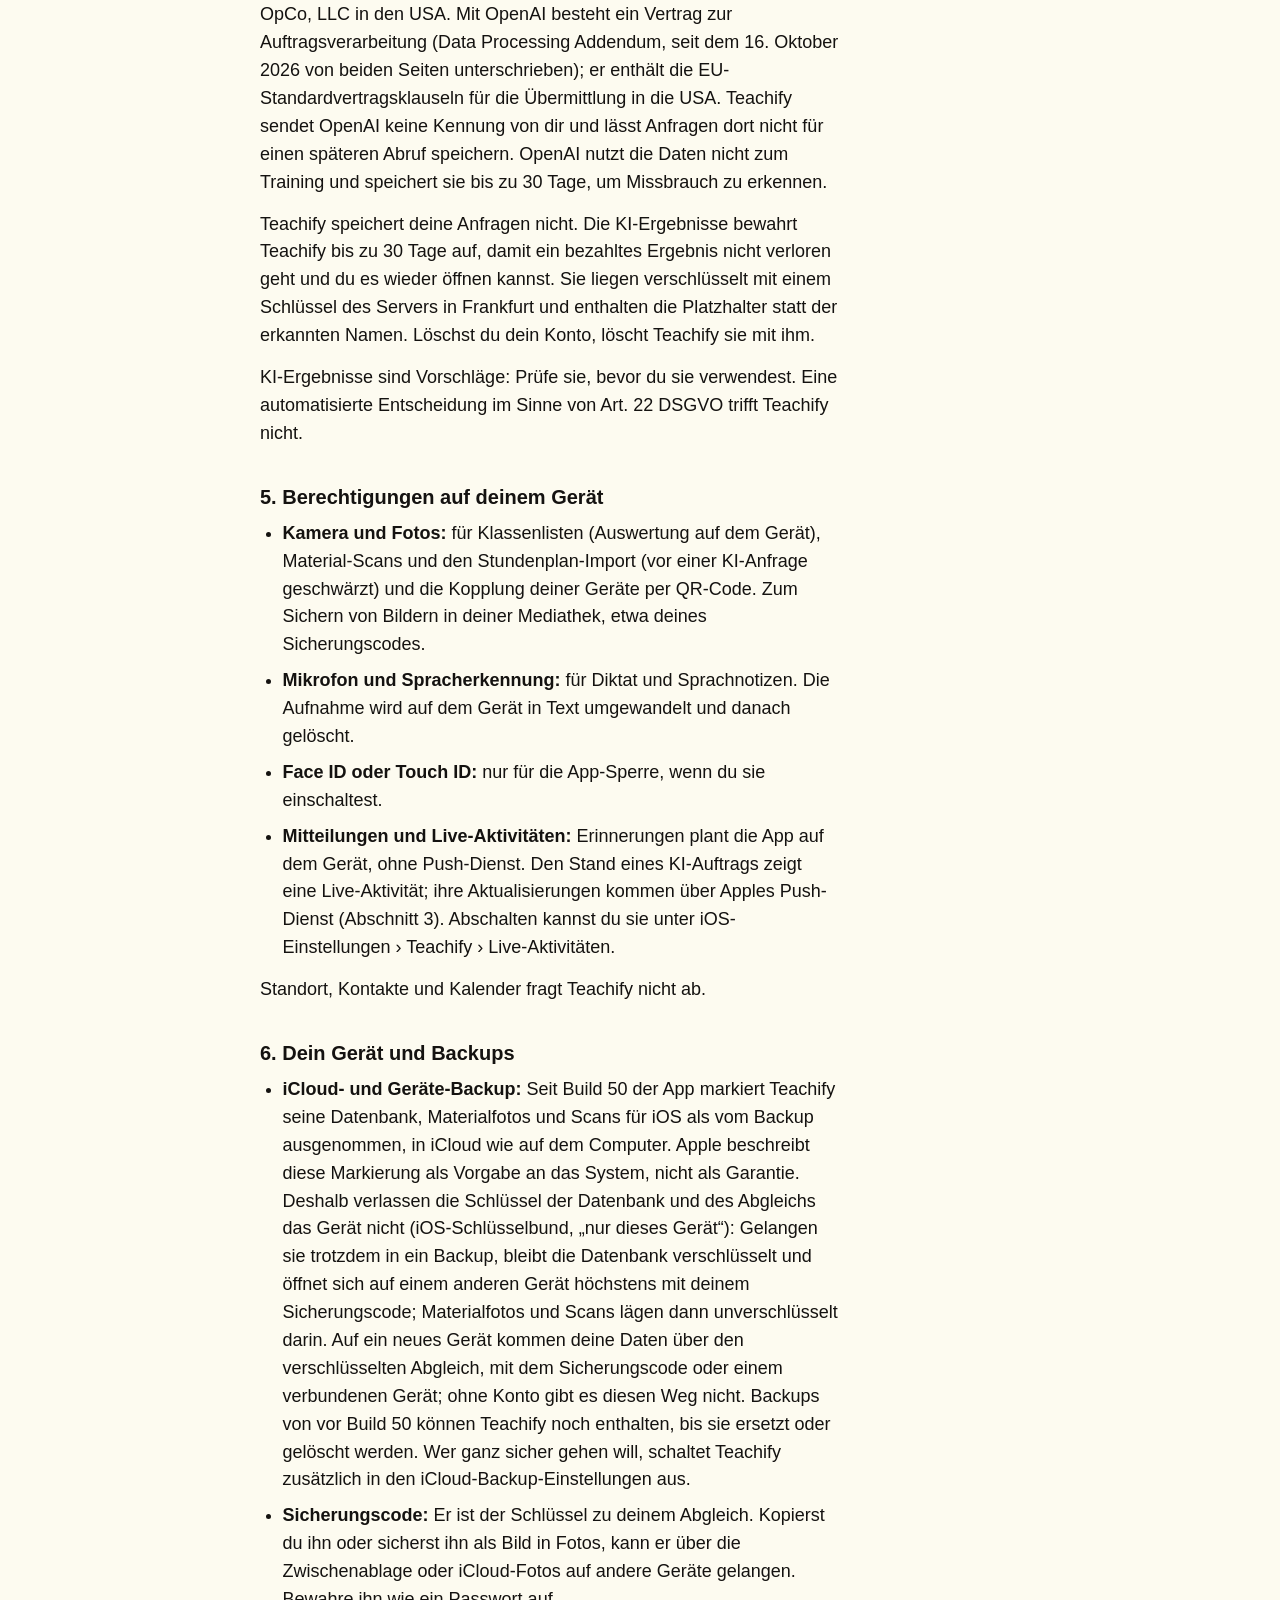
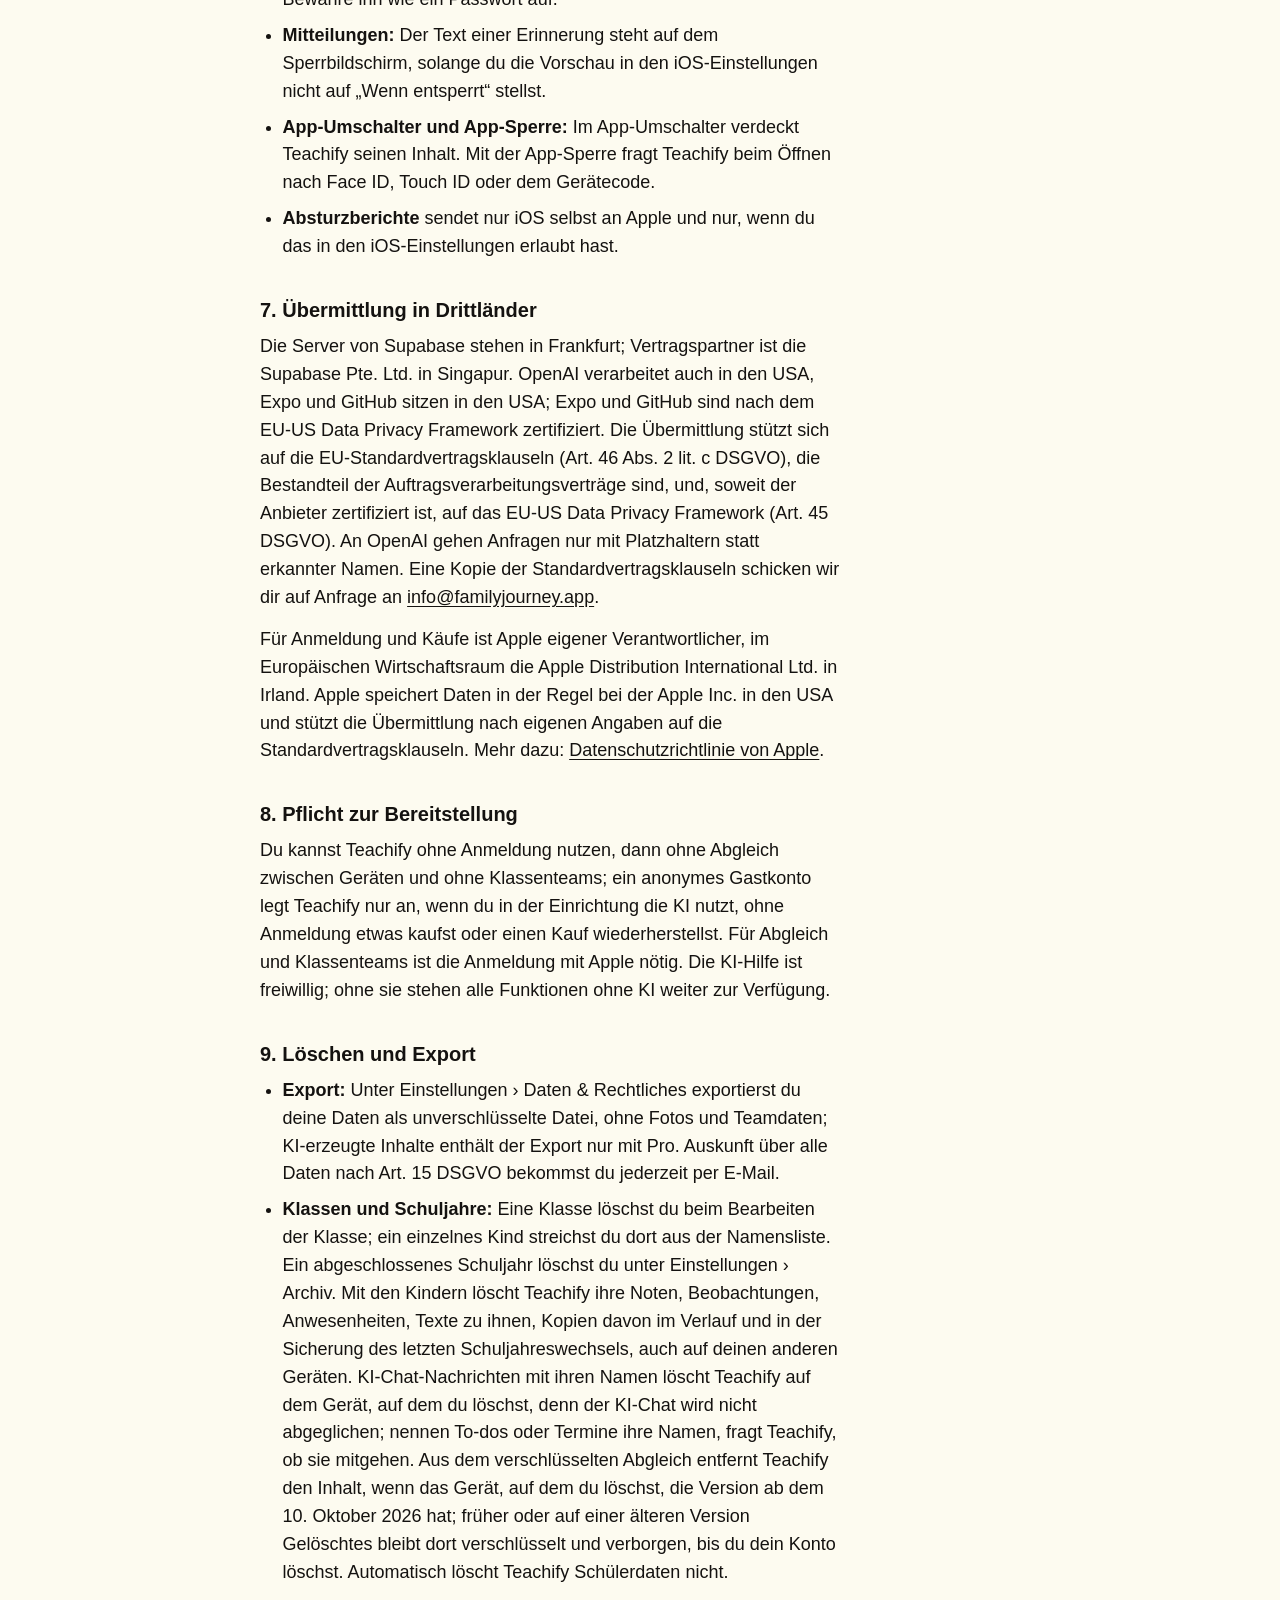
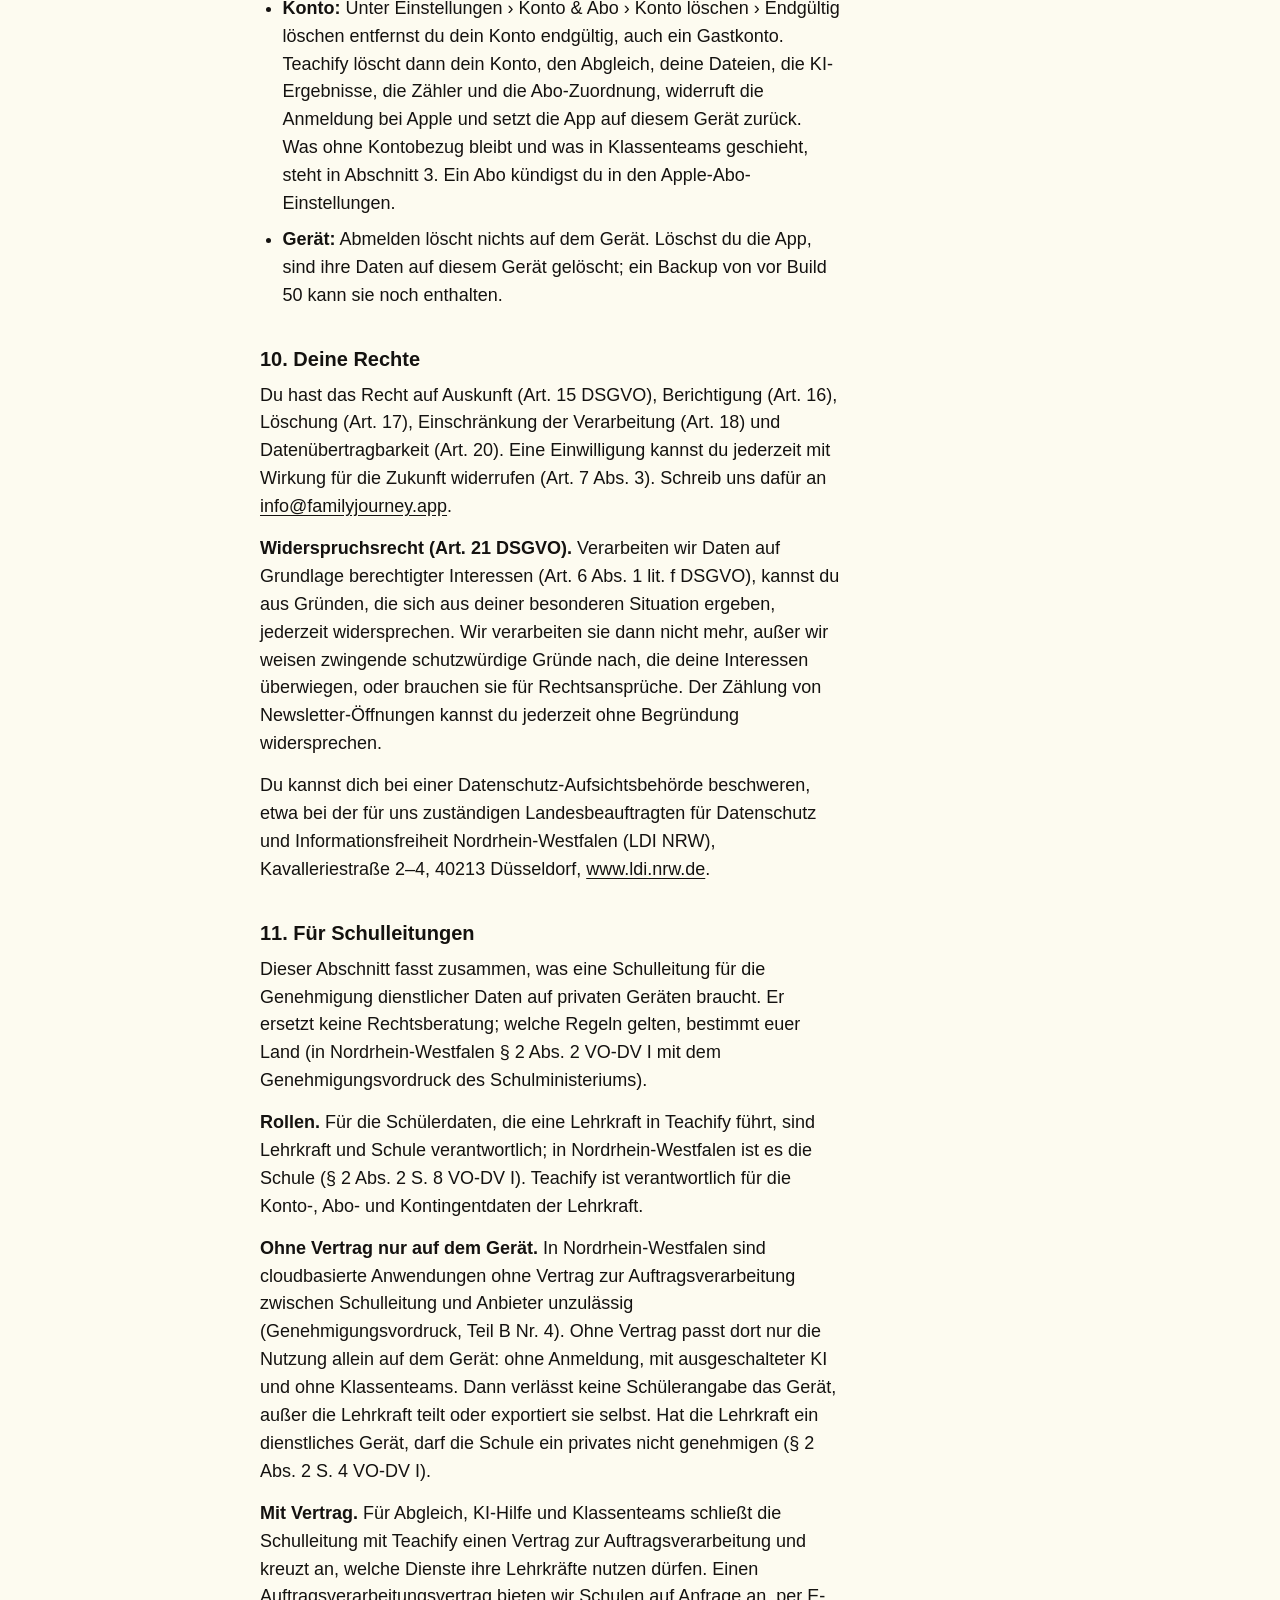
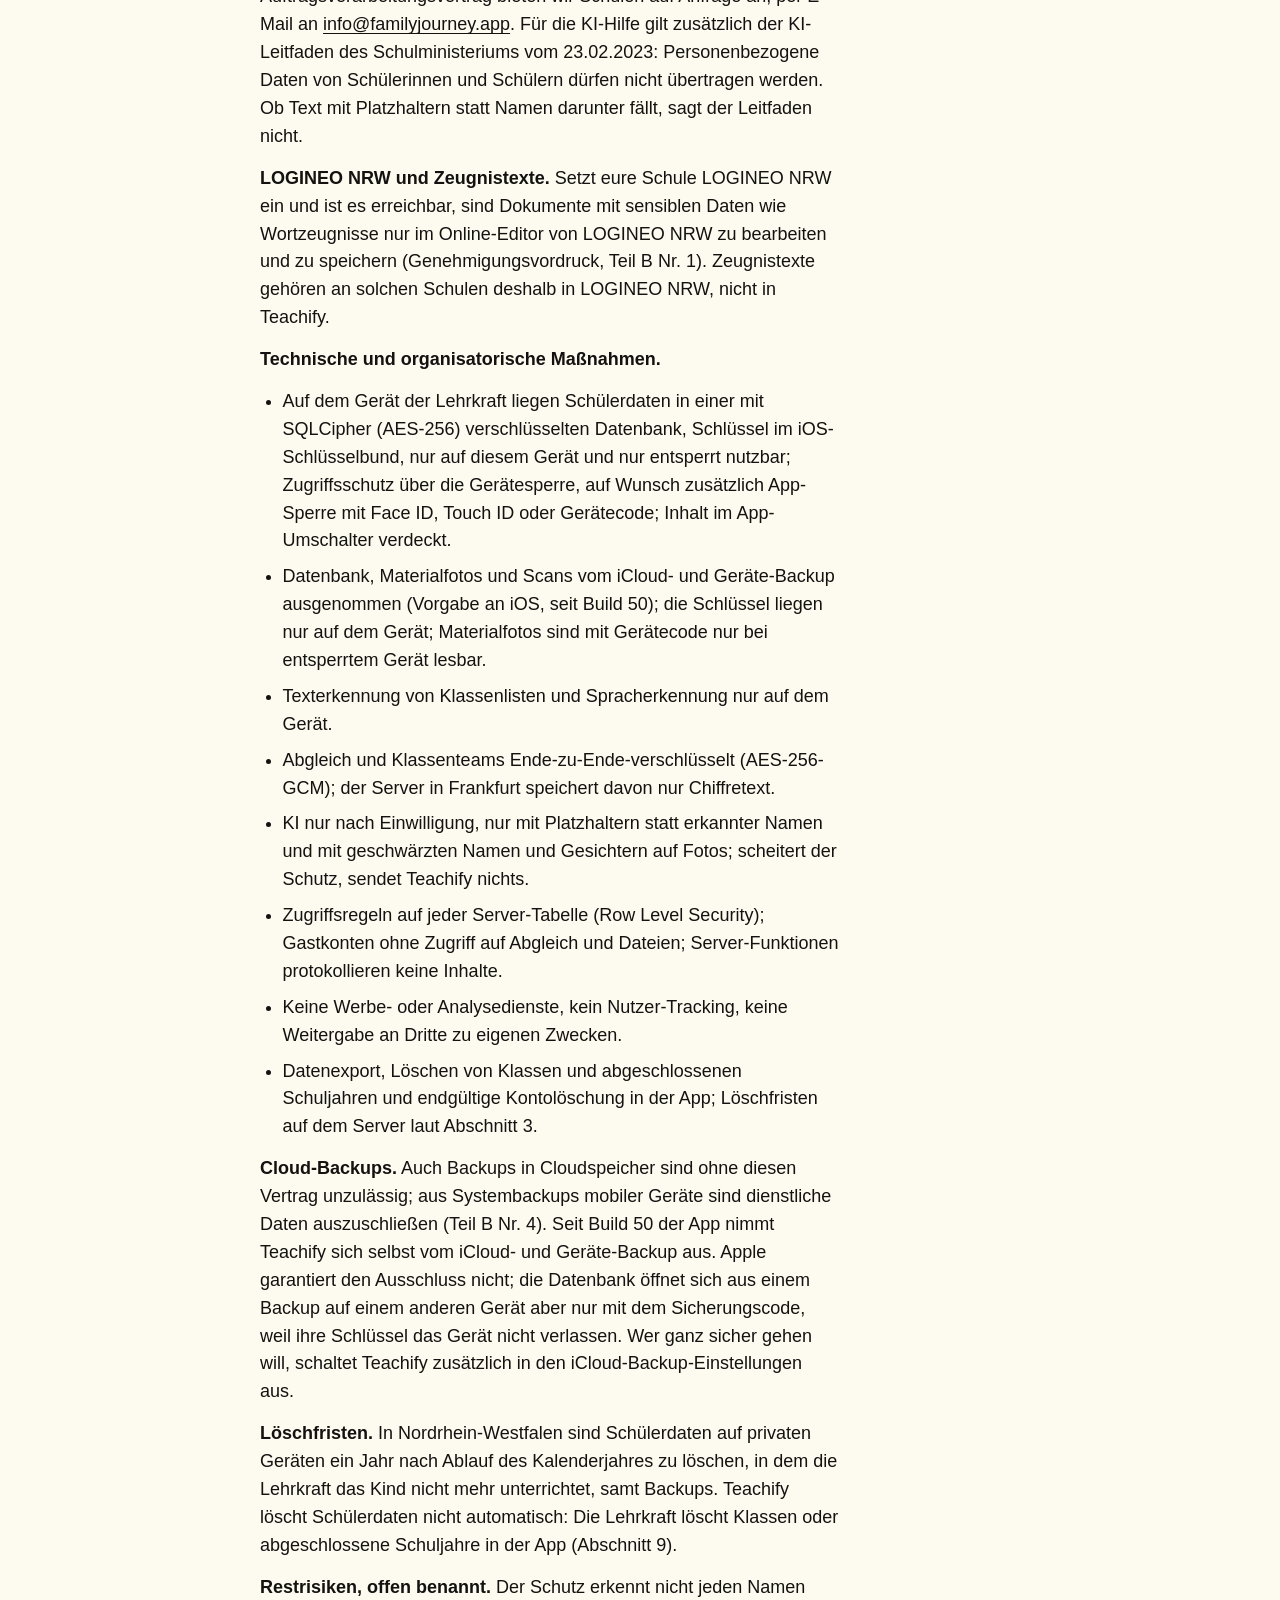
==== commit cce1901b: "Datenschutz: Stand 30.10.2026 (Runde 1 ohne Kontaktformular; Formular folgt nach DS8) Co-Authored-By" ====
--- a/datenschutz/index.html
+++ b/datenschutz/index.html
@@ -20,7 +20,7 @@
     </header>
     <main class="document">
       <h1>Datenschutz.</h1>
-      <p class="stand">Stand: 29. Oktober 2026</p>
+      <p class="stand">Stand: 30. Oktober 2026</p>
 
       <section aria-labelledby="kurz">
         <h2 id="kurz">Das Wichtigste in Kürze</h2>
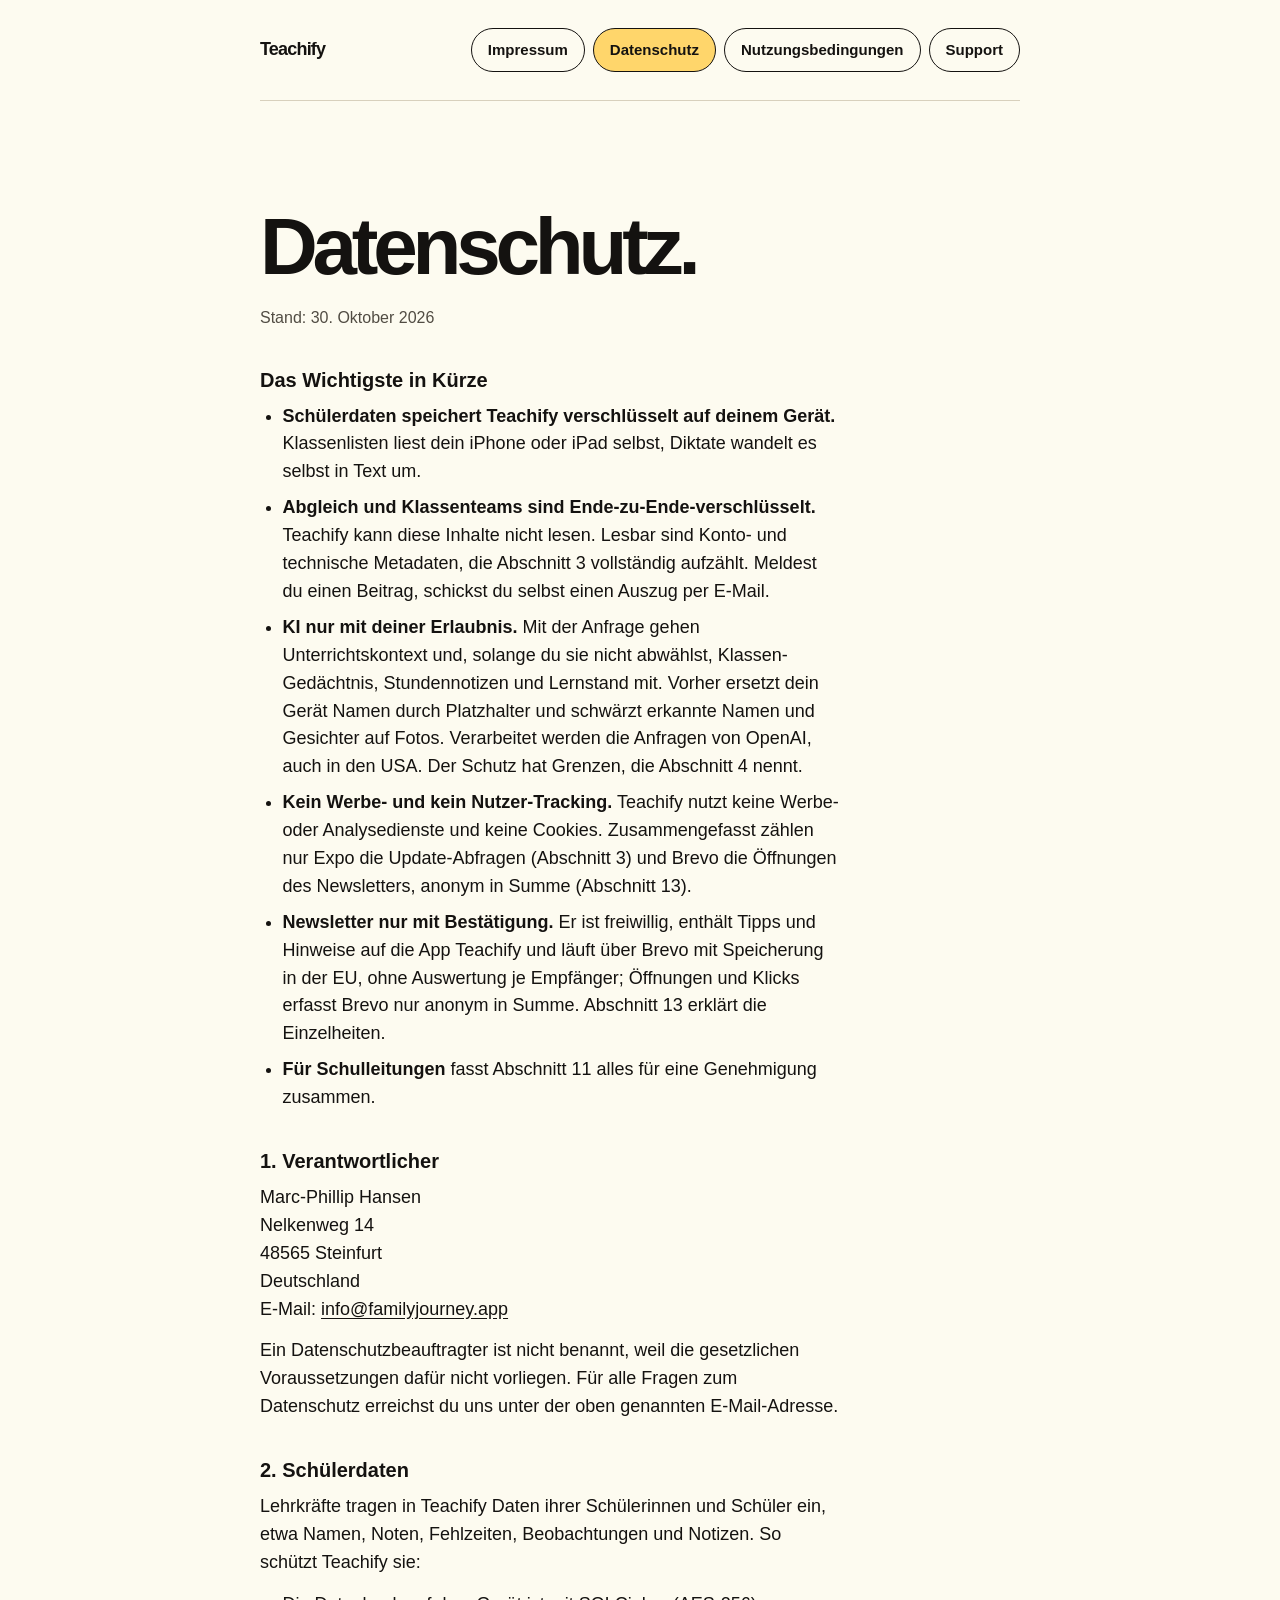
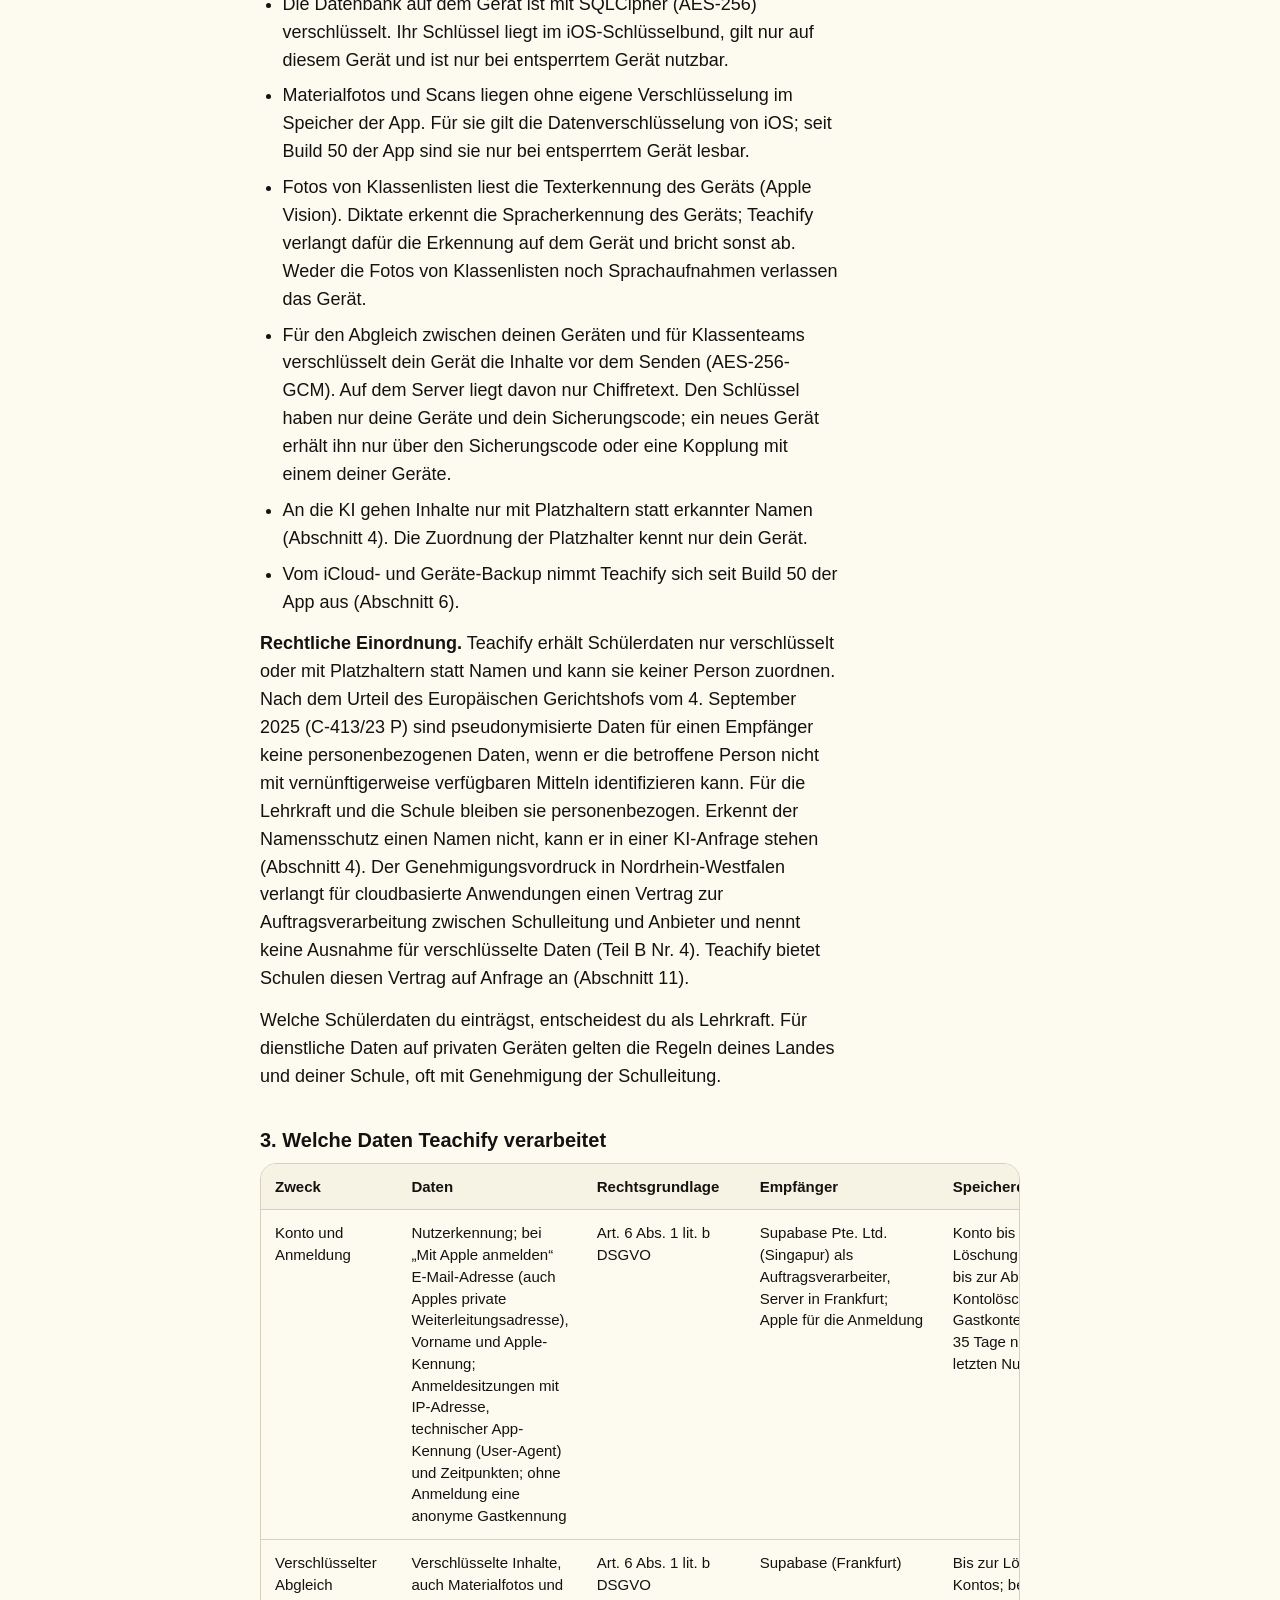
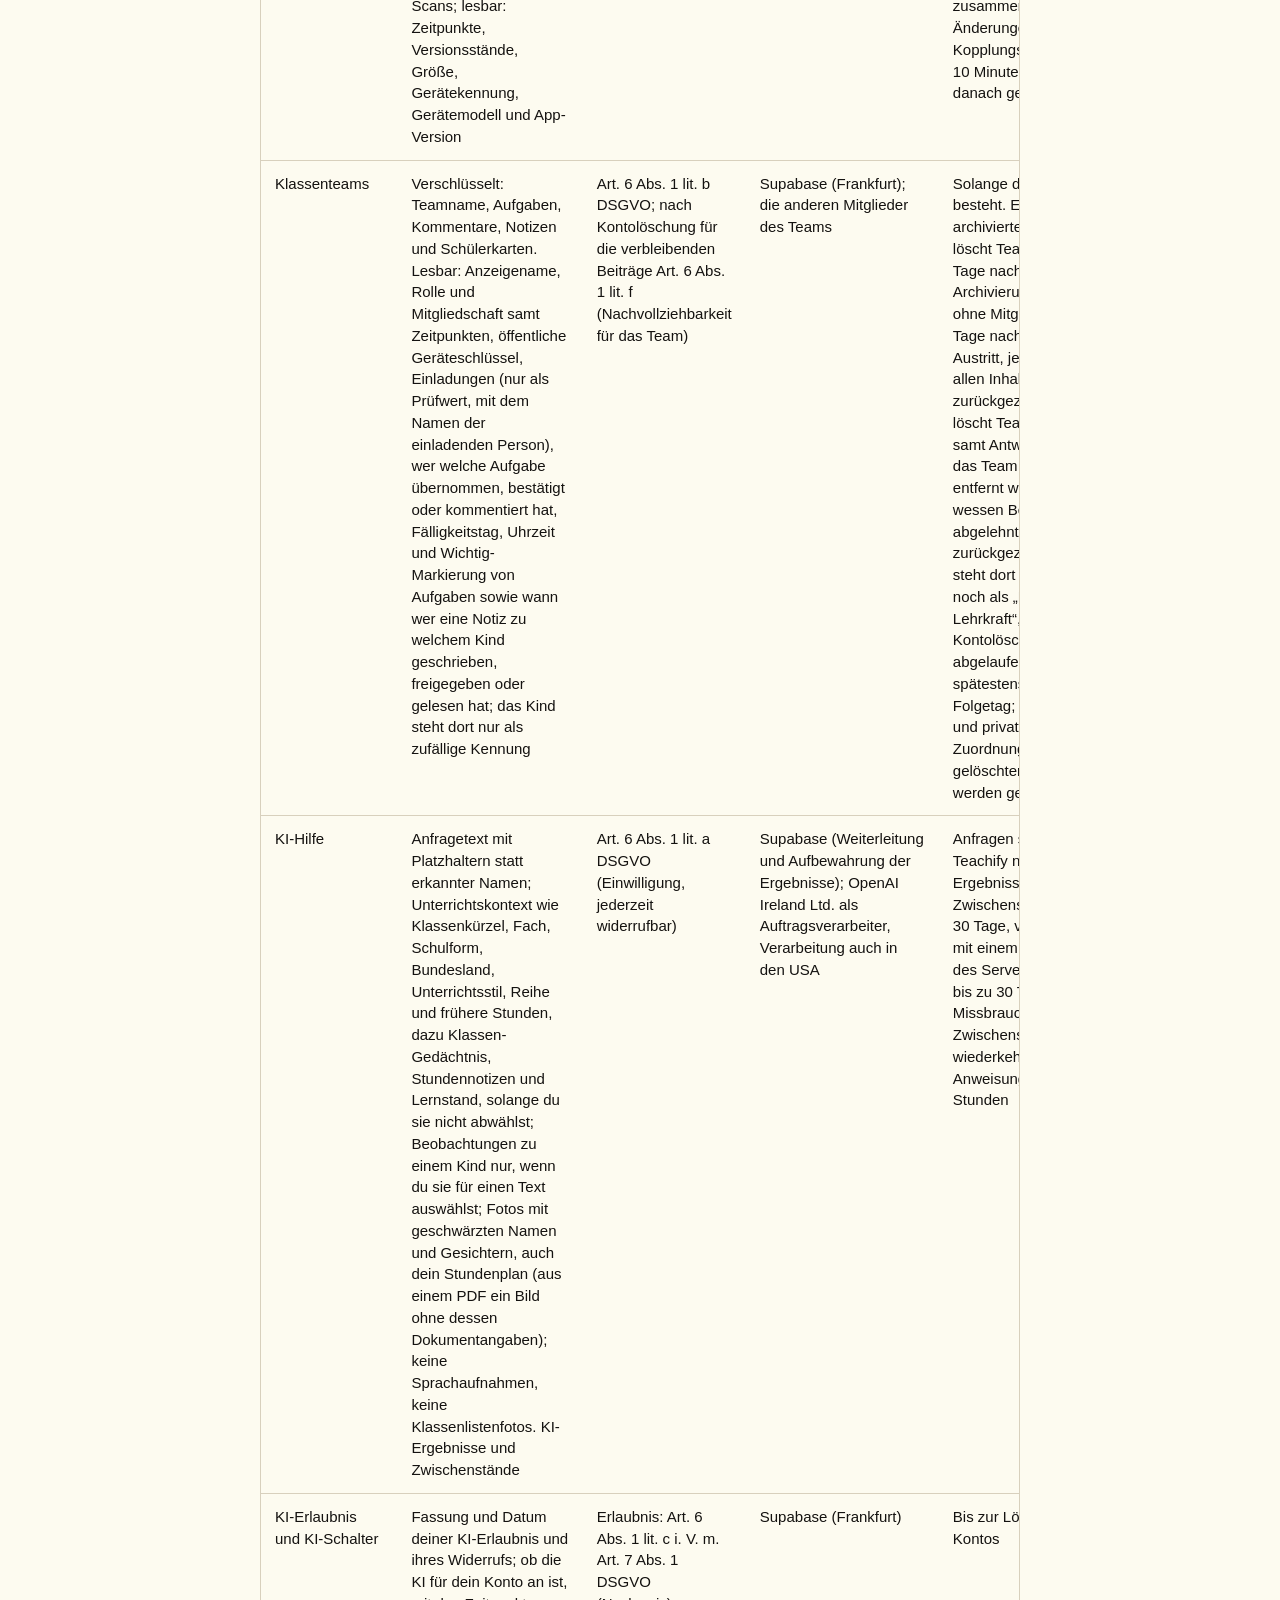
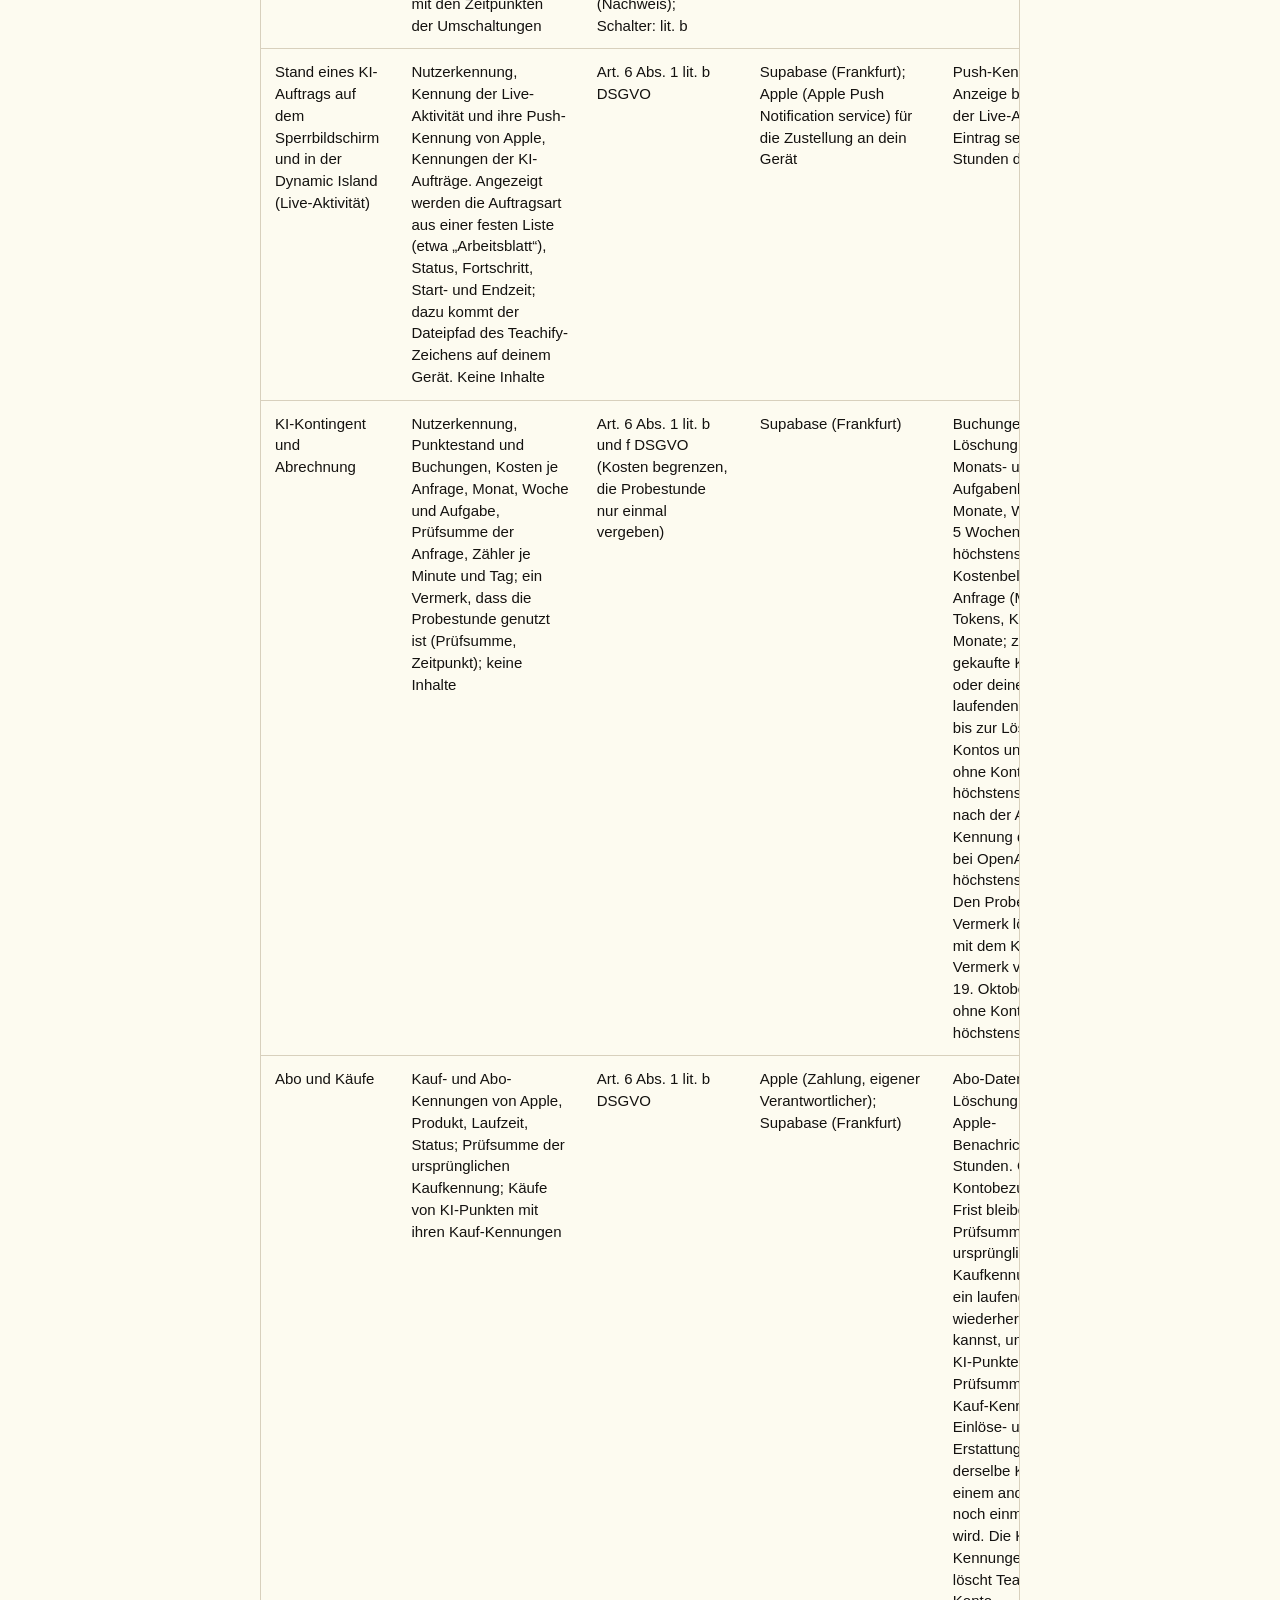
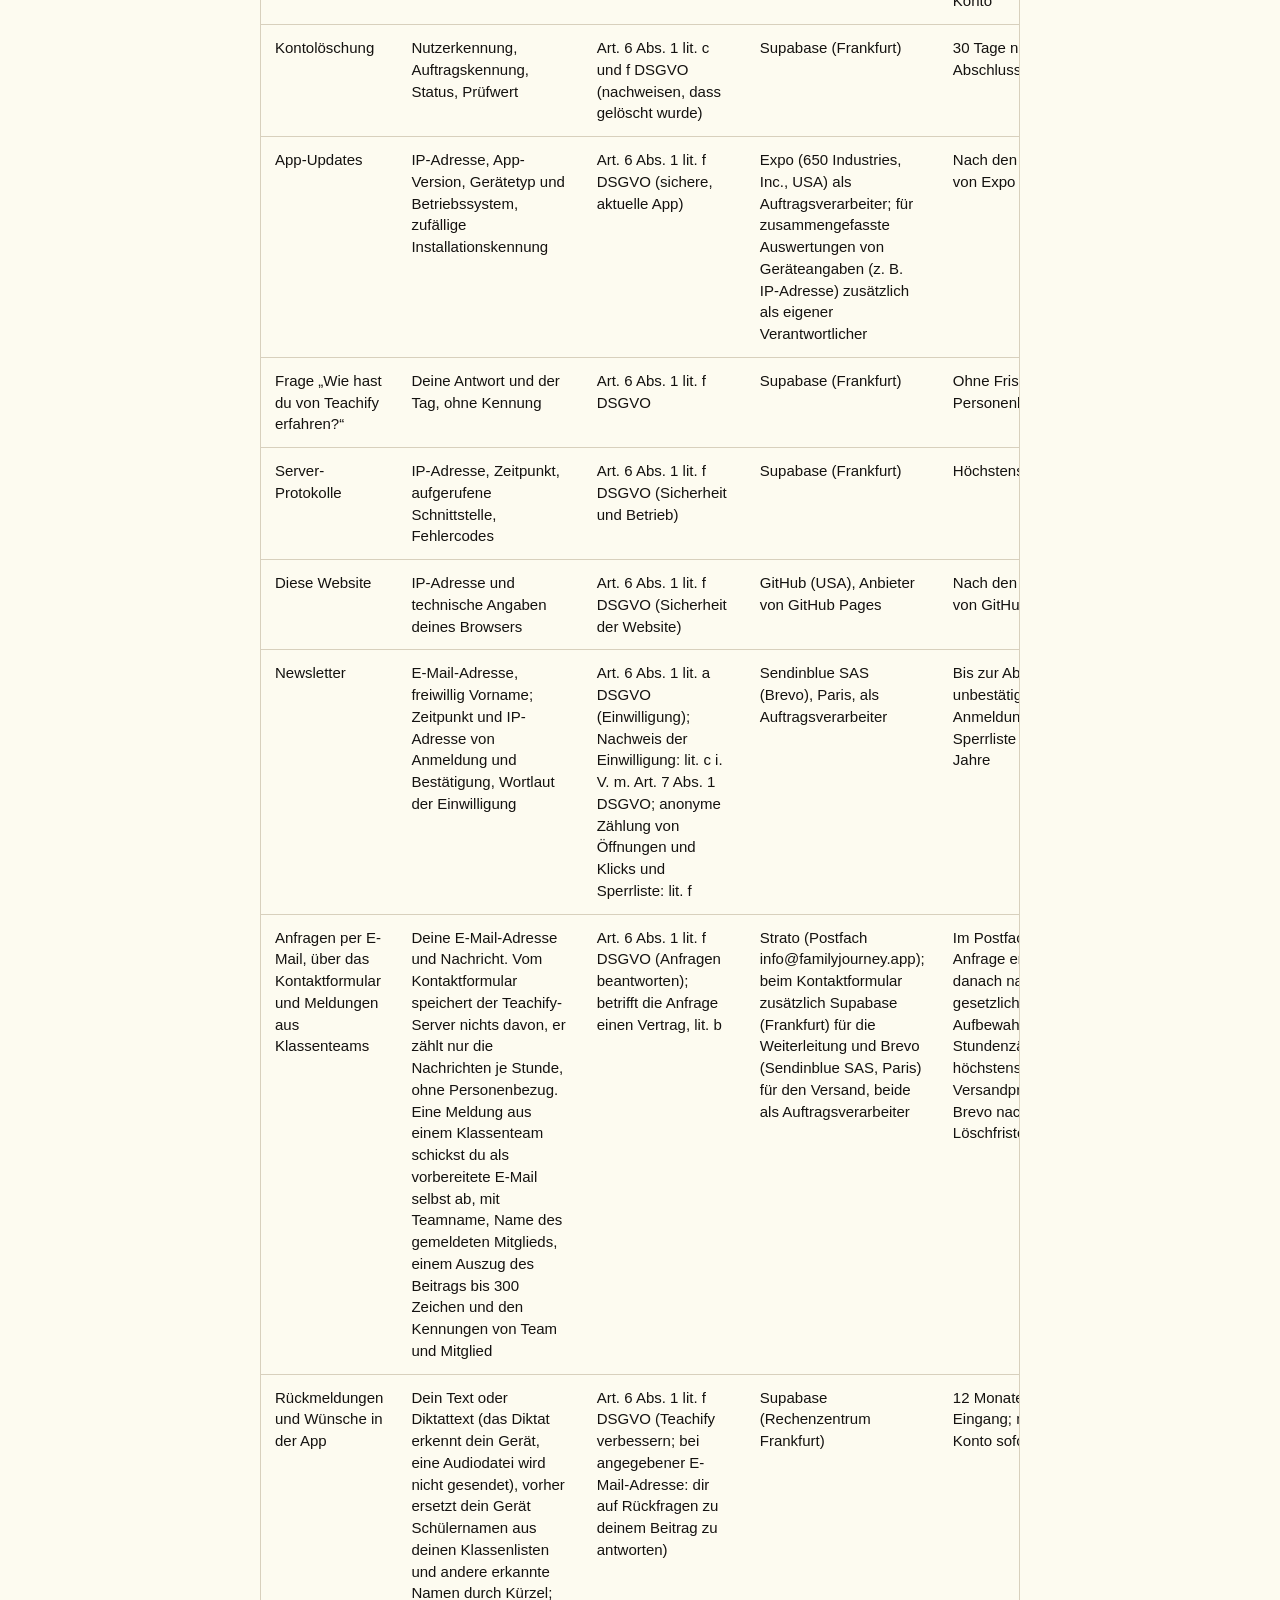
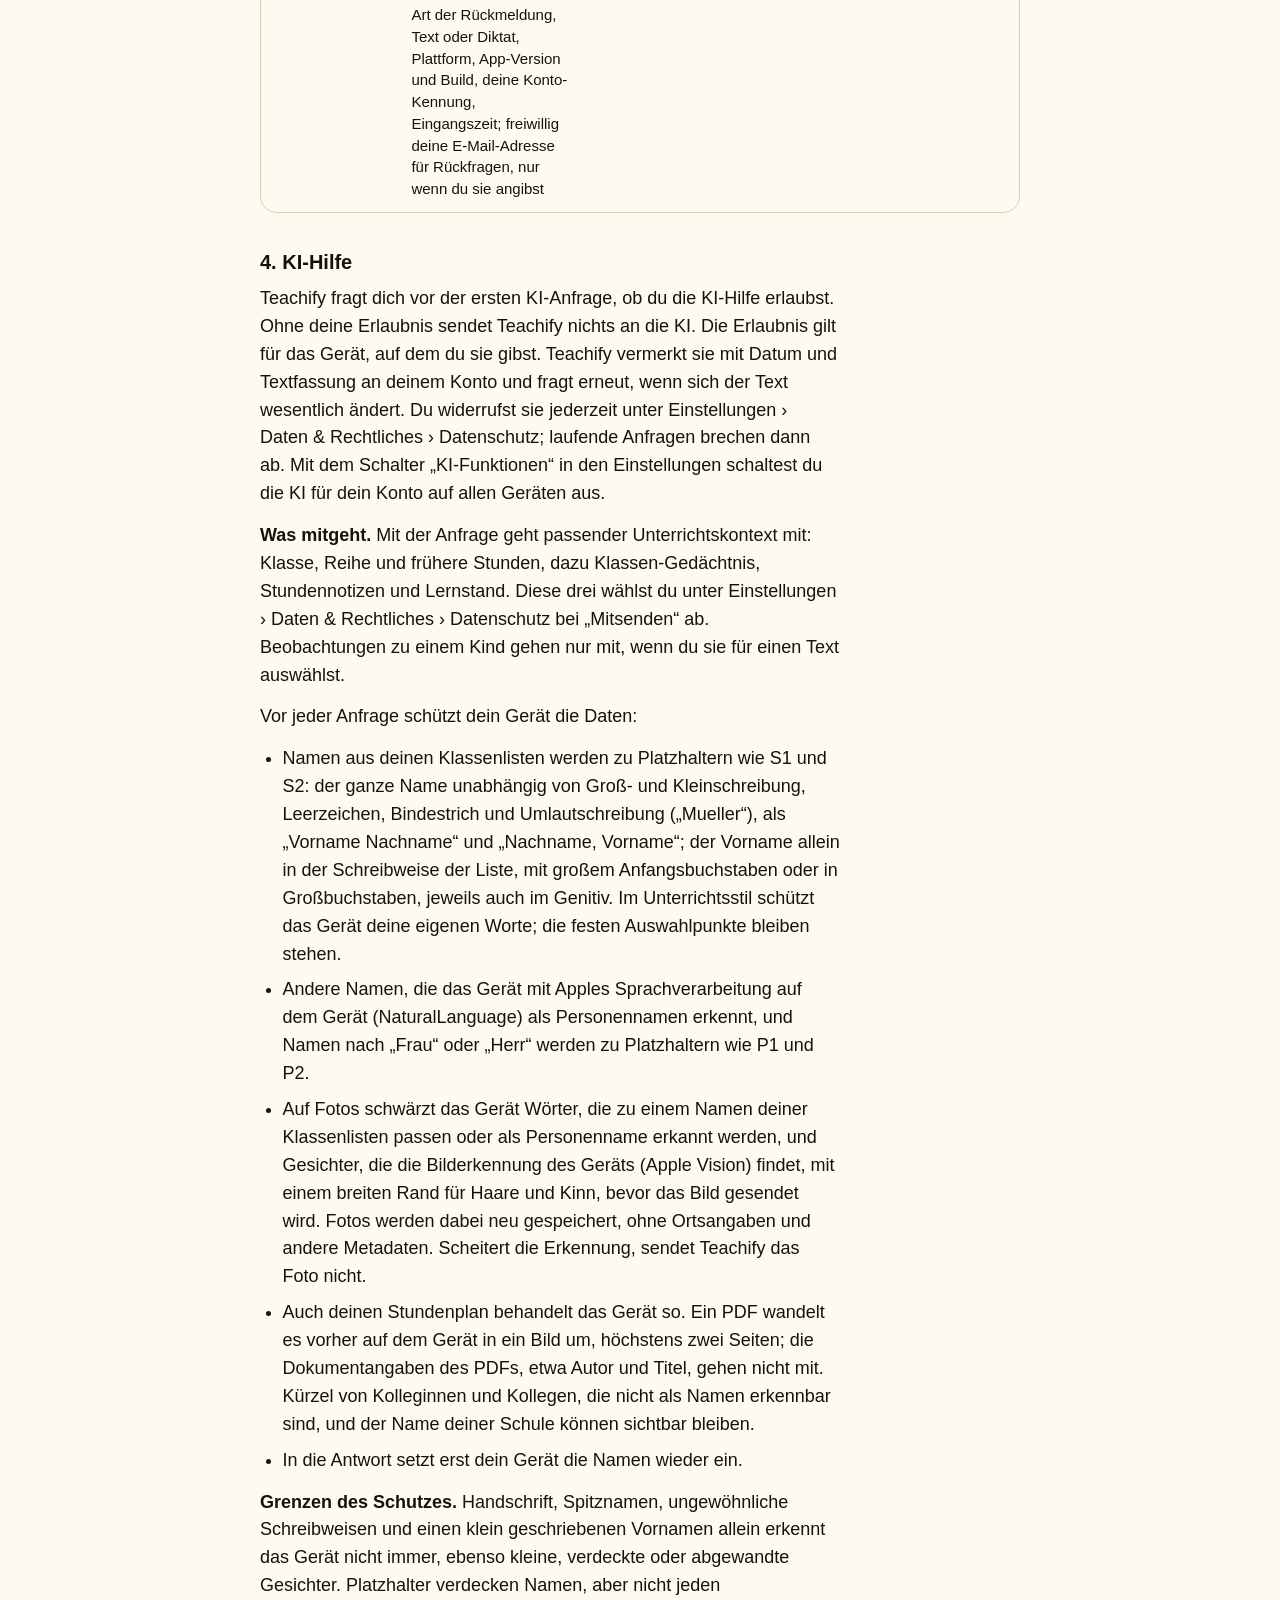
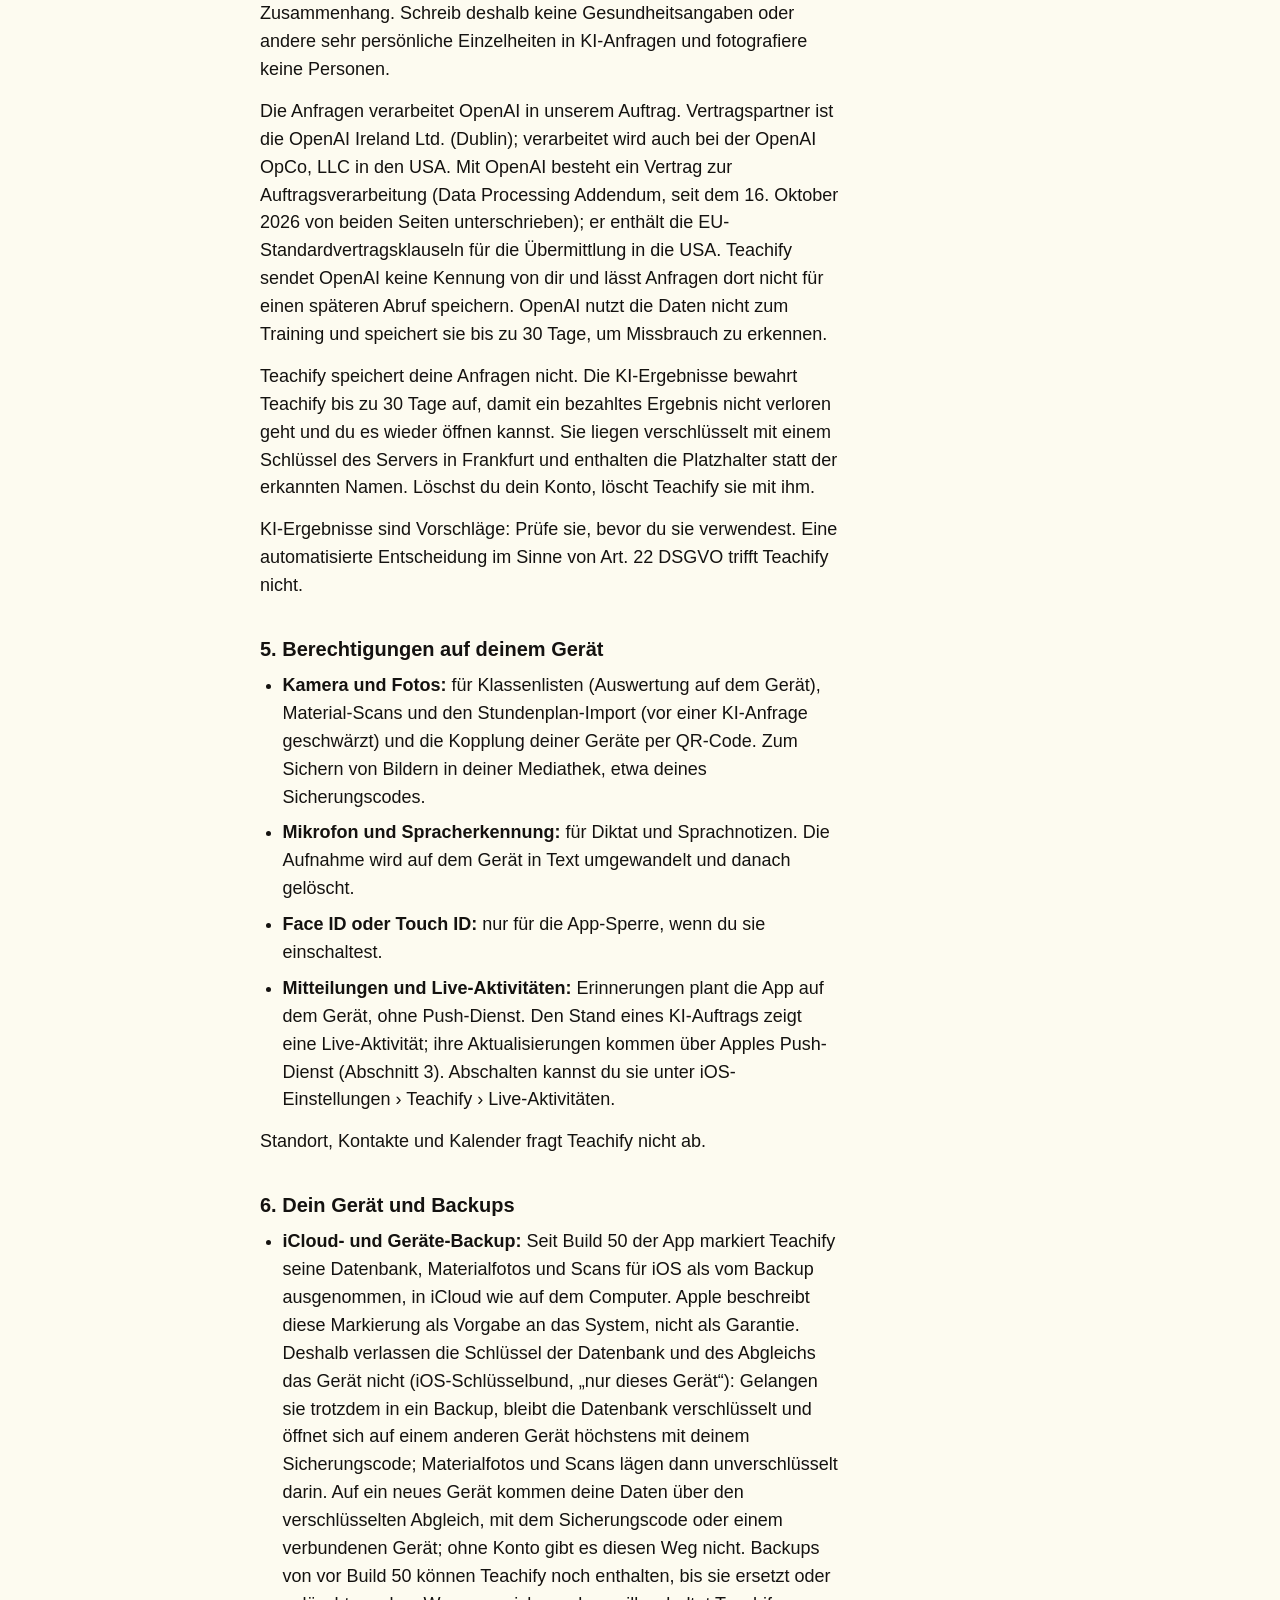
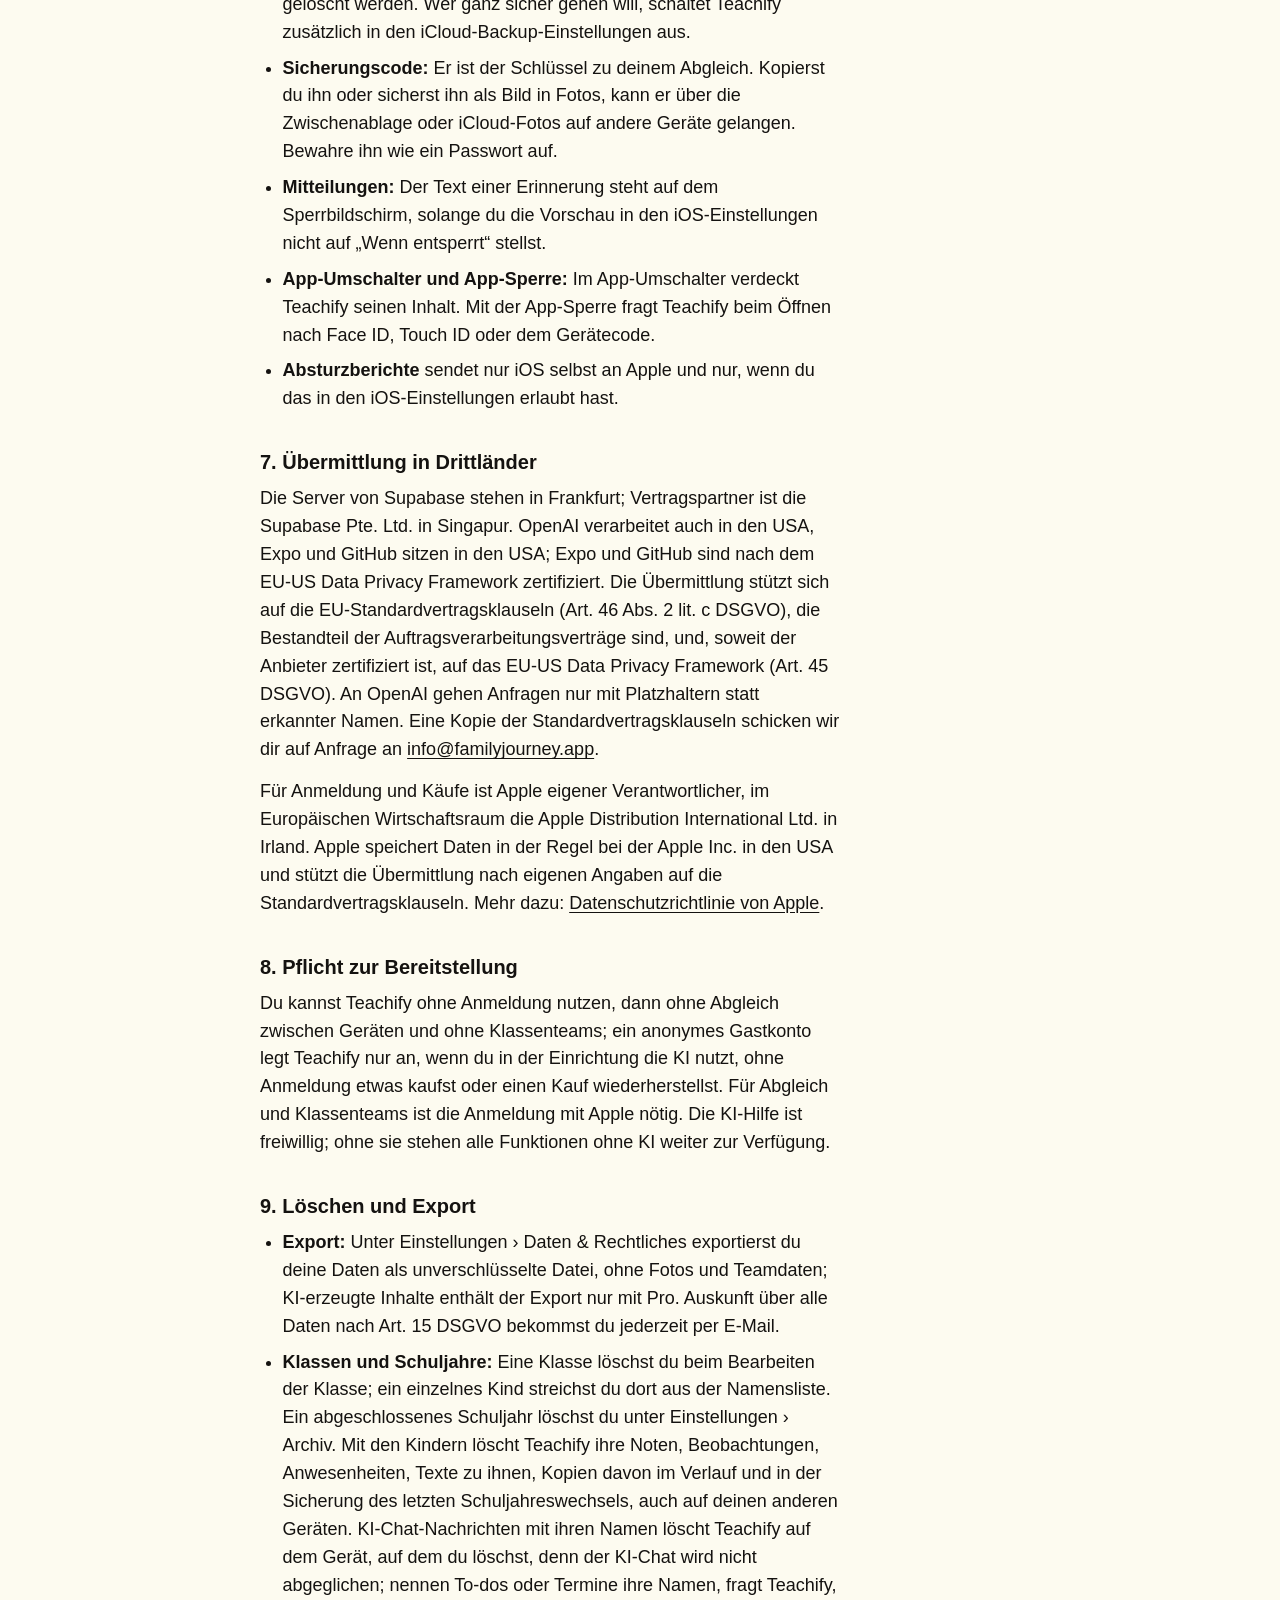
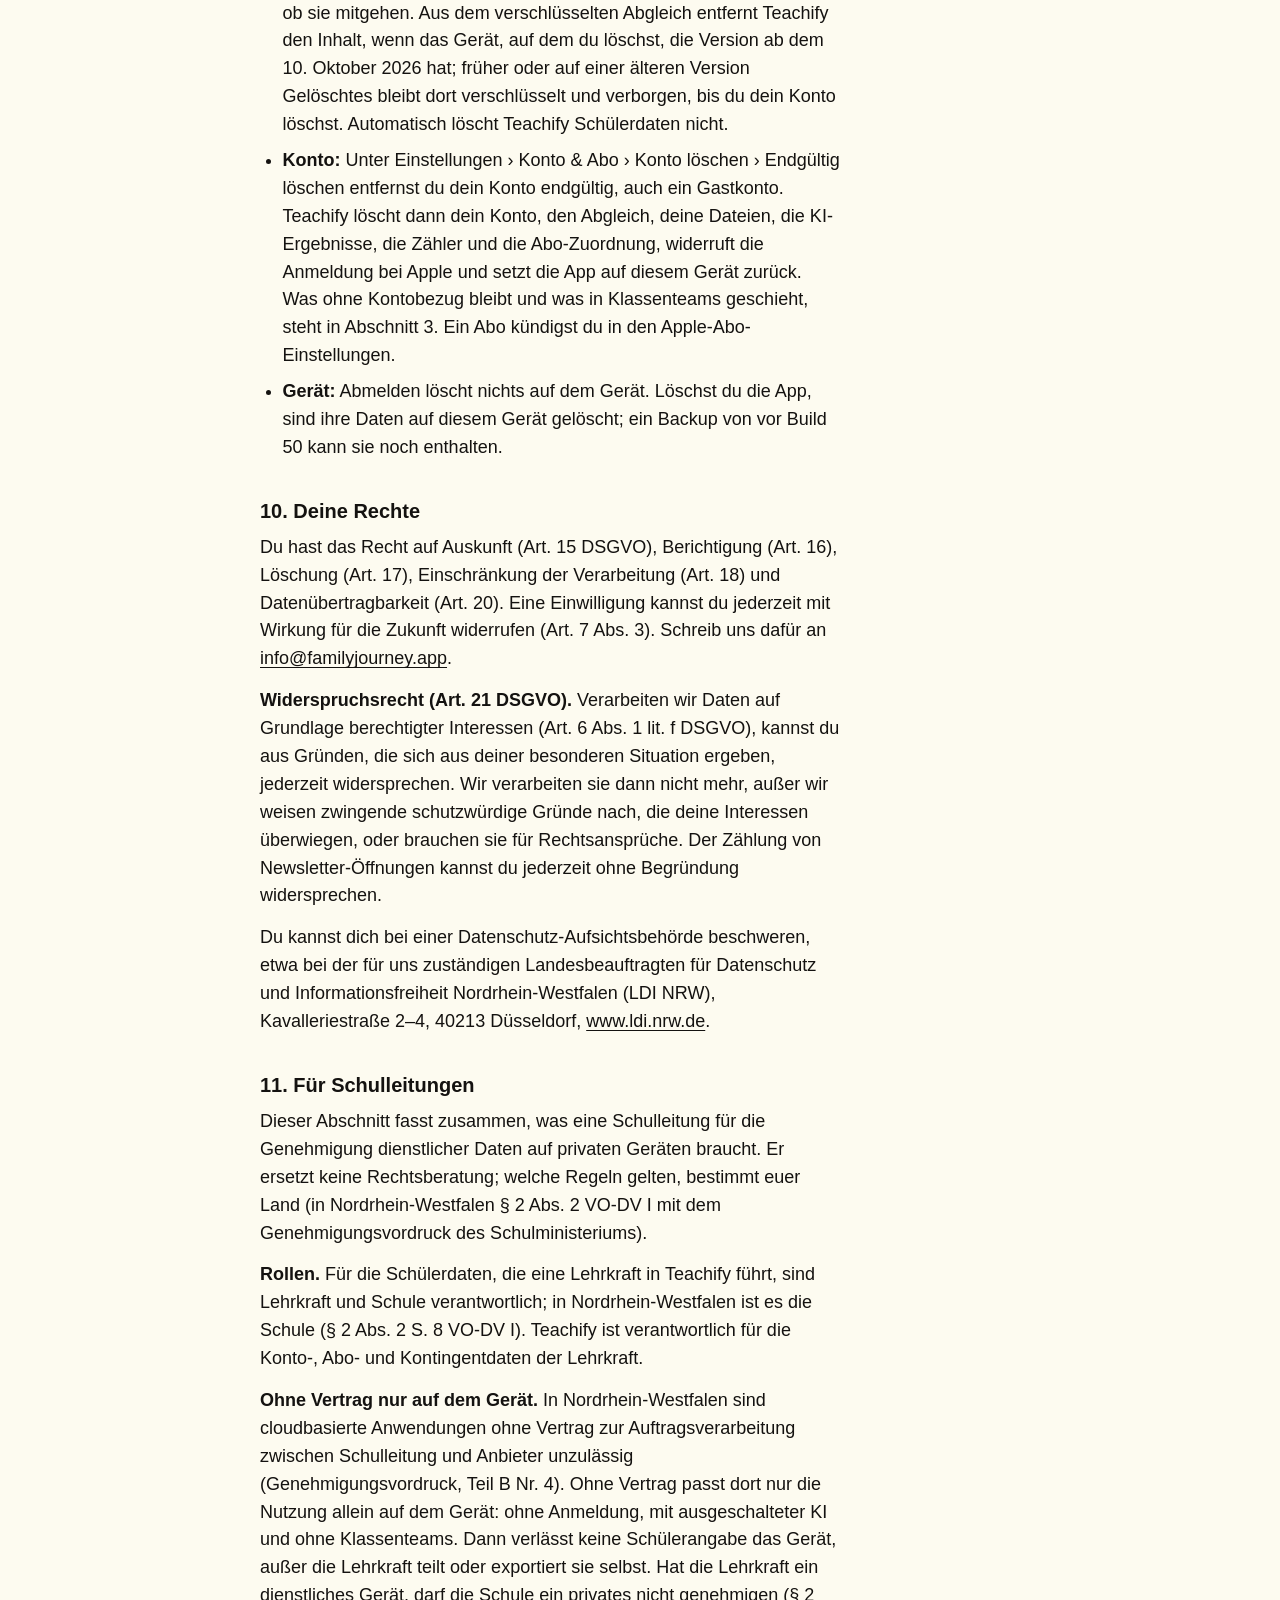
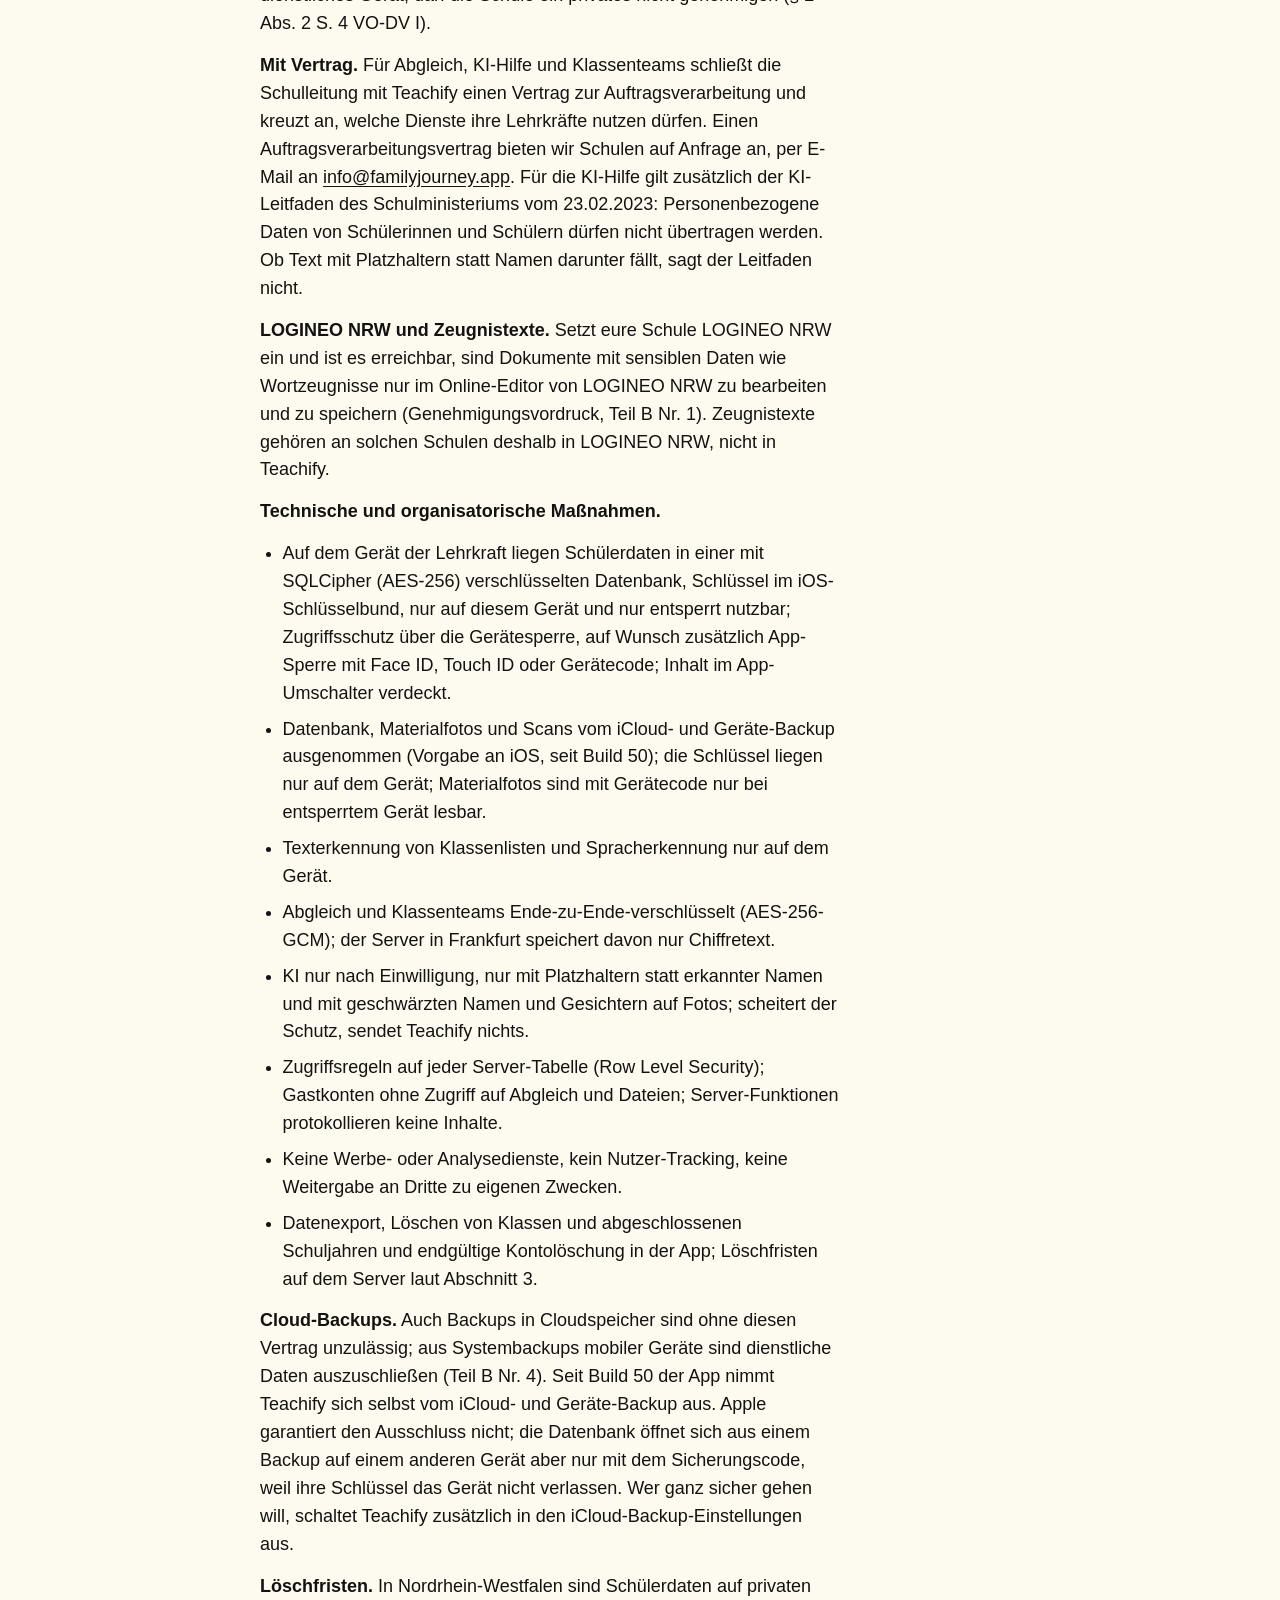
==== commit dbfc8d58: "Datenschutz: Brevo-Versandprotokolle nach Brevos Löschfristen (Löschung per API noch nicht belegt) C" ====
--- a/datenschutz/index.html
+++ b/datenschutz/index.html
@@ -168,11 +168,11 @@
                 <td>Bis zur Abmeldung; unbestätigte Anmeldungen 30 Tage; Sperrliste bis zu 3 Jahre</td>
               </tr>
               <tr>
-                <td>Anfragen per E-Mail und Meldungen aus Klassenteams</td>
-                <td>Deine E-Mail-Adresse und Nachricht; eine Meldung aus einem Klassenteam schickst du als vorbereitete E-Mail selbst ab, mit Teamname, Name des gemeldeten Mitglieds, einem Auszug des Beitrags bis 300 Zeichen und den Kennungen von Team und Mitglied</td>
+                <td>Anfragen per E-Mail, über das Kontaktformular und Meldungen aus Klassenteams</td>
+                <td>Deine E-Mail-Adresse und Nachricht. Vom Kontaktformular speichert der Teachify-Server nichts davon, er zählt nur die Nachrichten je Stunde, ohne Personenbezug. Eine Meldung aus einem Klassenteam schickst du als vorbereitete E-Mail selbst ab, mit Teamname, Name des gemeldeten Mitglieds, einem Auszug des Beitrags bis 300 Zeichen und den Kennungen von Team und Mitglied</td>
                 <td>Art. 6 Abs. 1 lit. f DSGVO (Anfragen beantworten); betrifft die Anfrage einen Vertrag, lit. b</td>
-                <td>Strato (Postfach info@familyjourney.app)</td>
-                <td>Im Postfach, bis die Anfrage erledigt ist, danach nach gesetzlichen Aufbewahrungsfristen</td>
+                <td>Strato (Postfach info@familyjourney.app); beim Kontaktformular zusätzlich Supabase (Frankfurt) für die Weiterleitung und Brevo (Sendinblue SAS, Paris) für den Versand, beide als Auftragsverarbeiter</td>
+                <td>Im Postfach, bis die Anfrage erledigt ist, danach nach gesetzlichen Aufbewahrungsfristen; Stundenzähler höchstens 3 Tage; Versandprotokolle bei Brevo nach dessen Löschfristen</td>
               </tr>
               <tr>
                 <td>Rückmeldungen und Wünsche in der App</td>
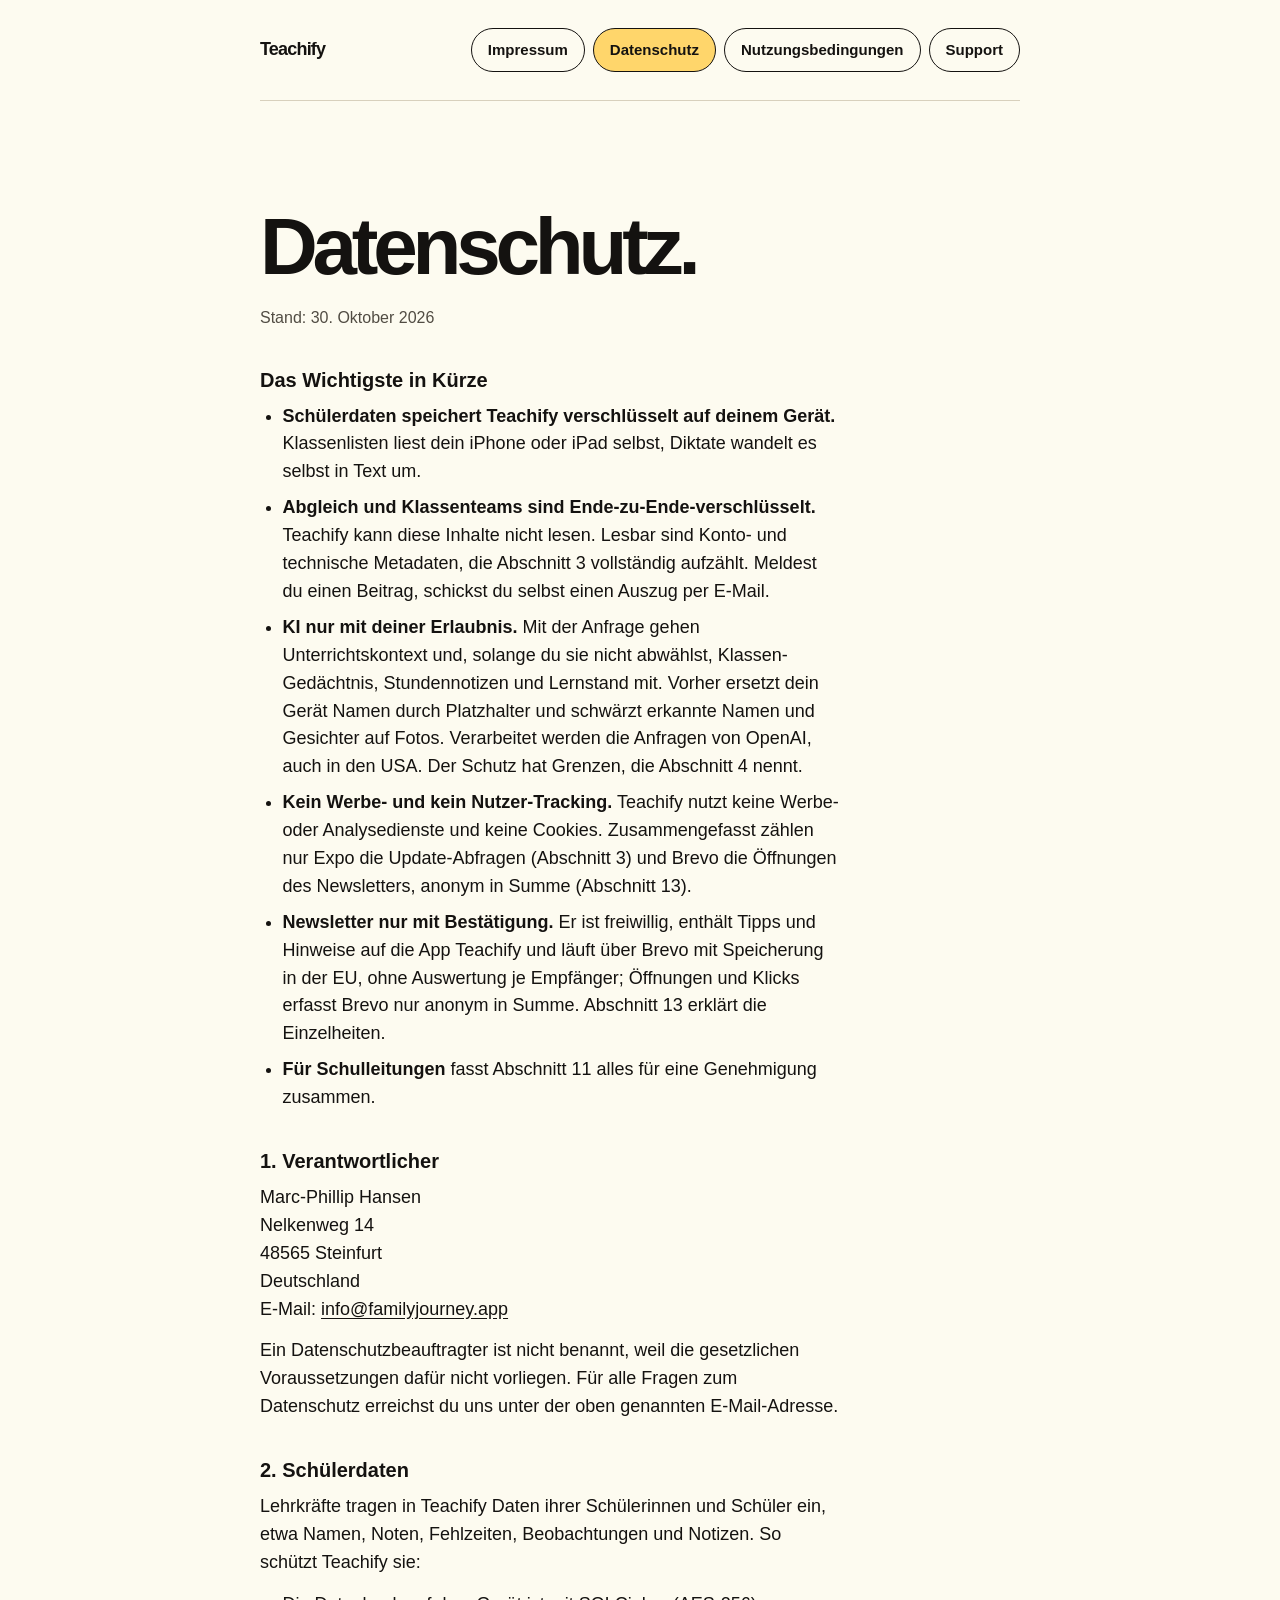
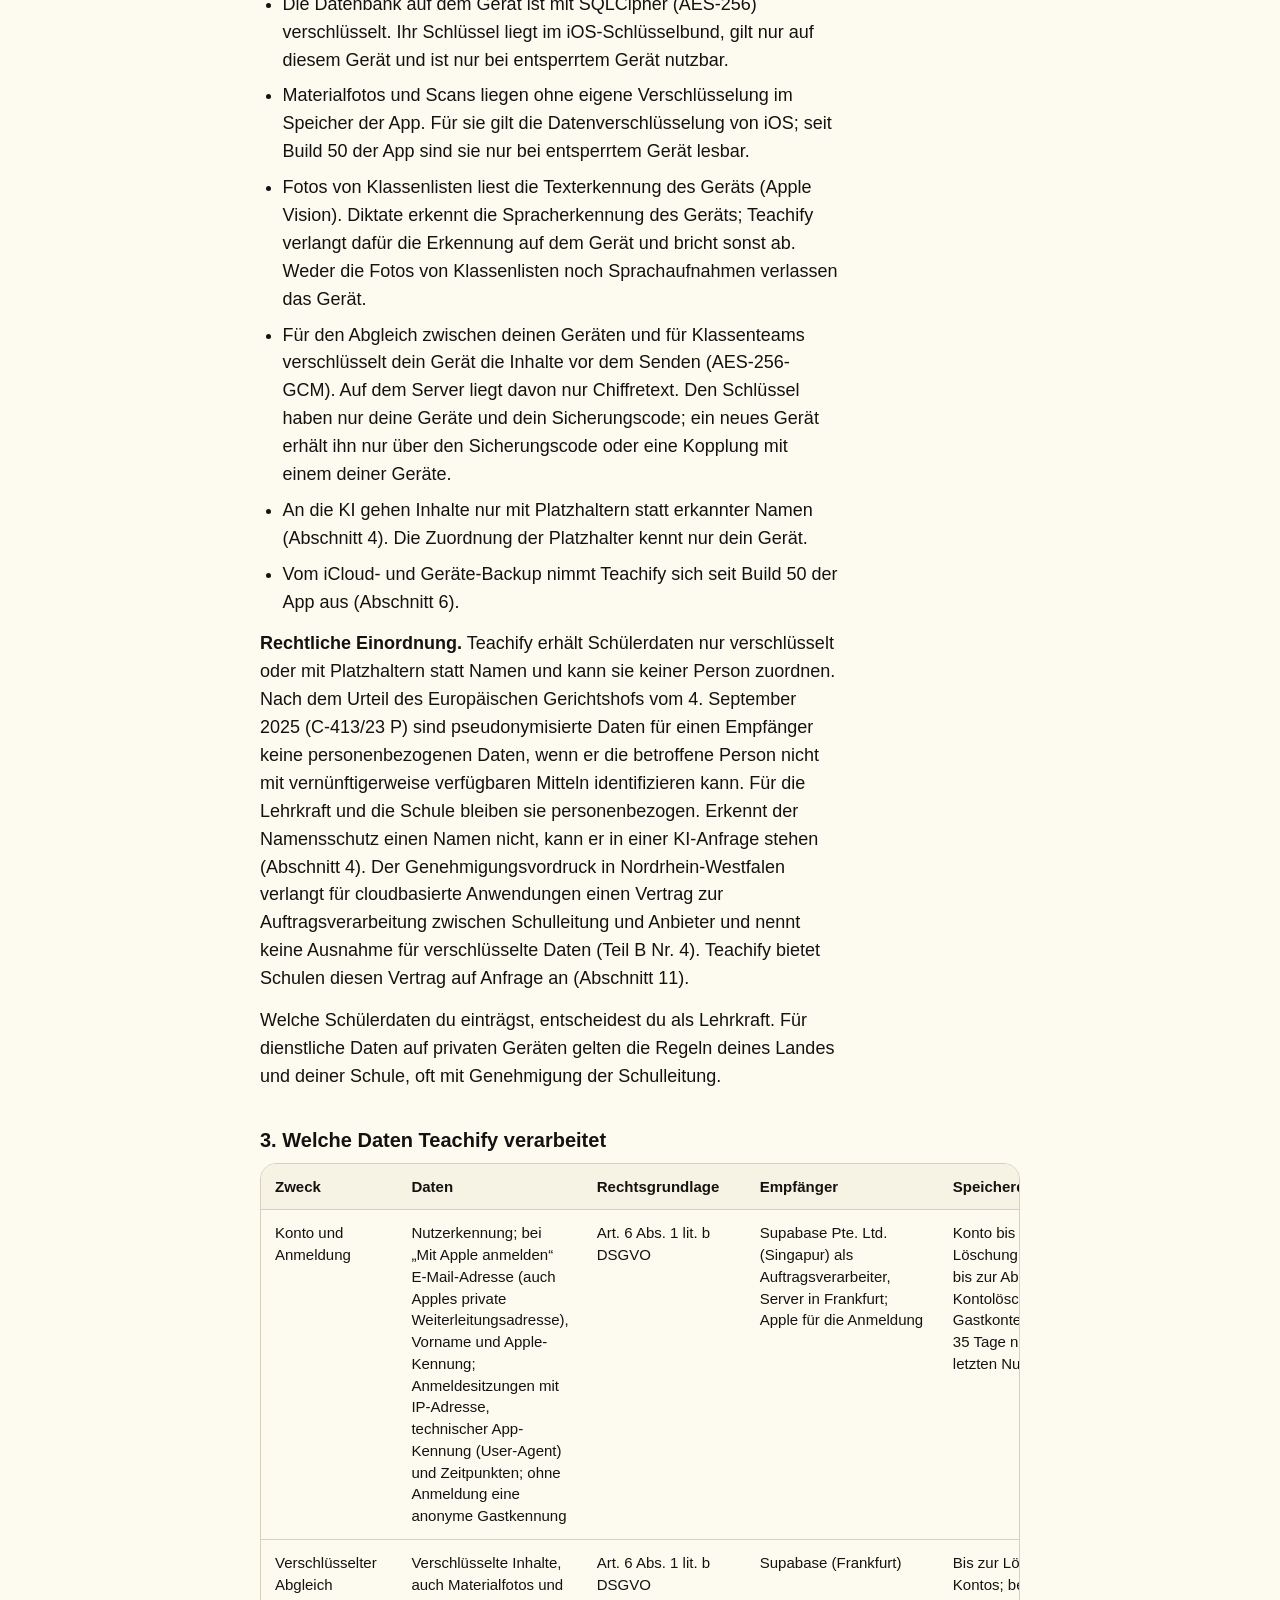
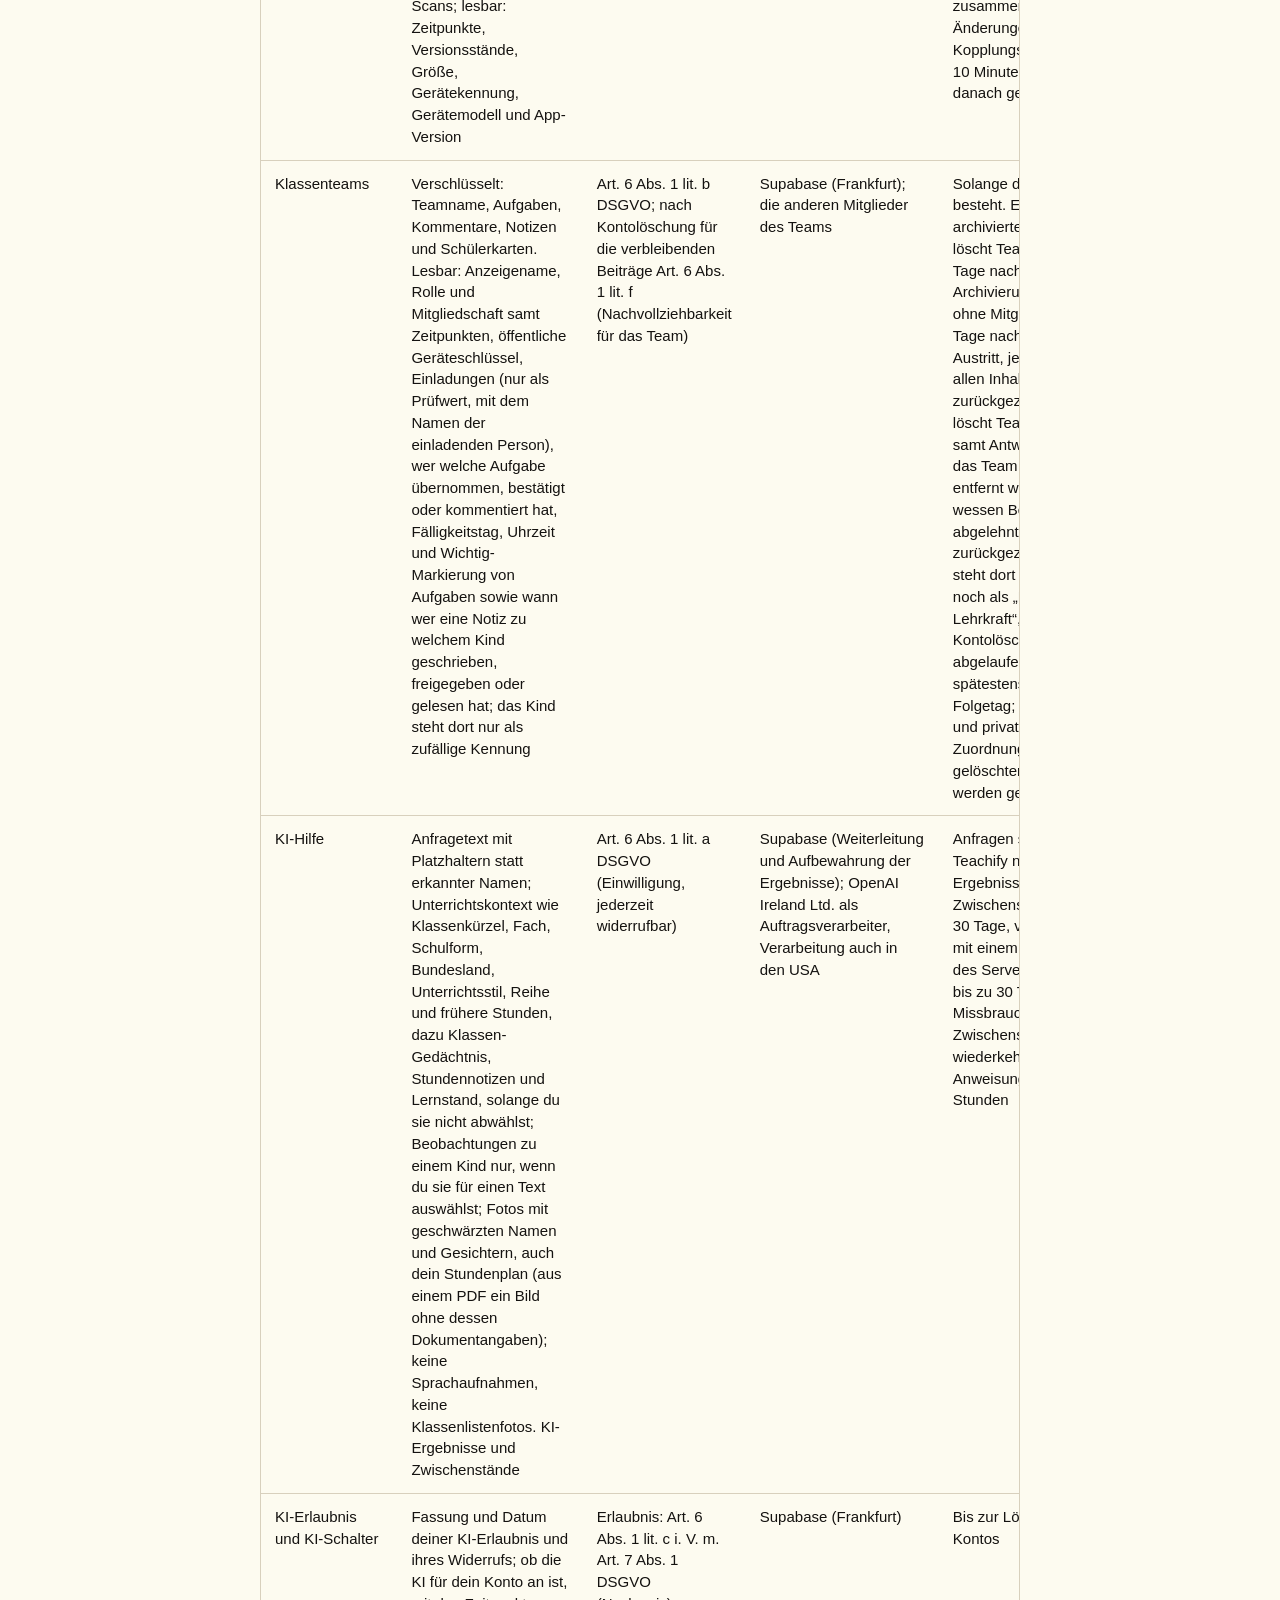
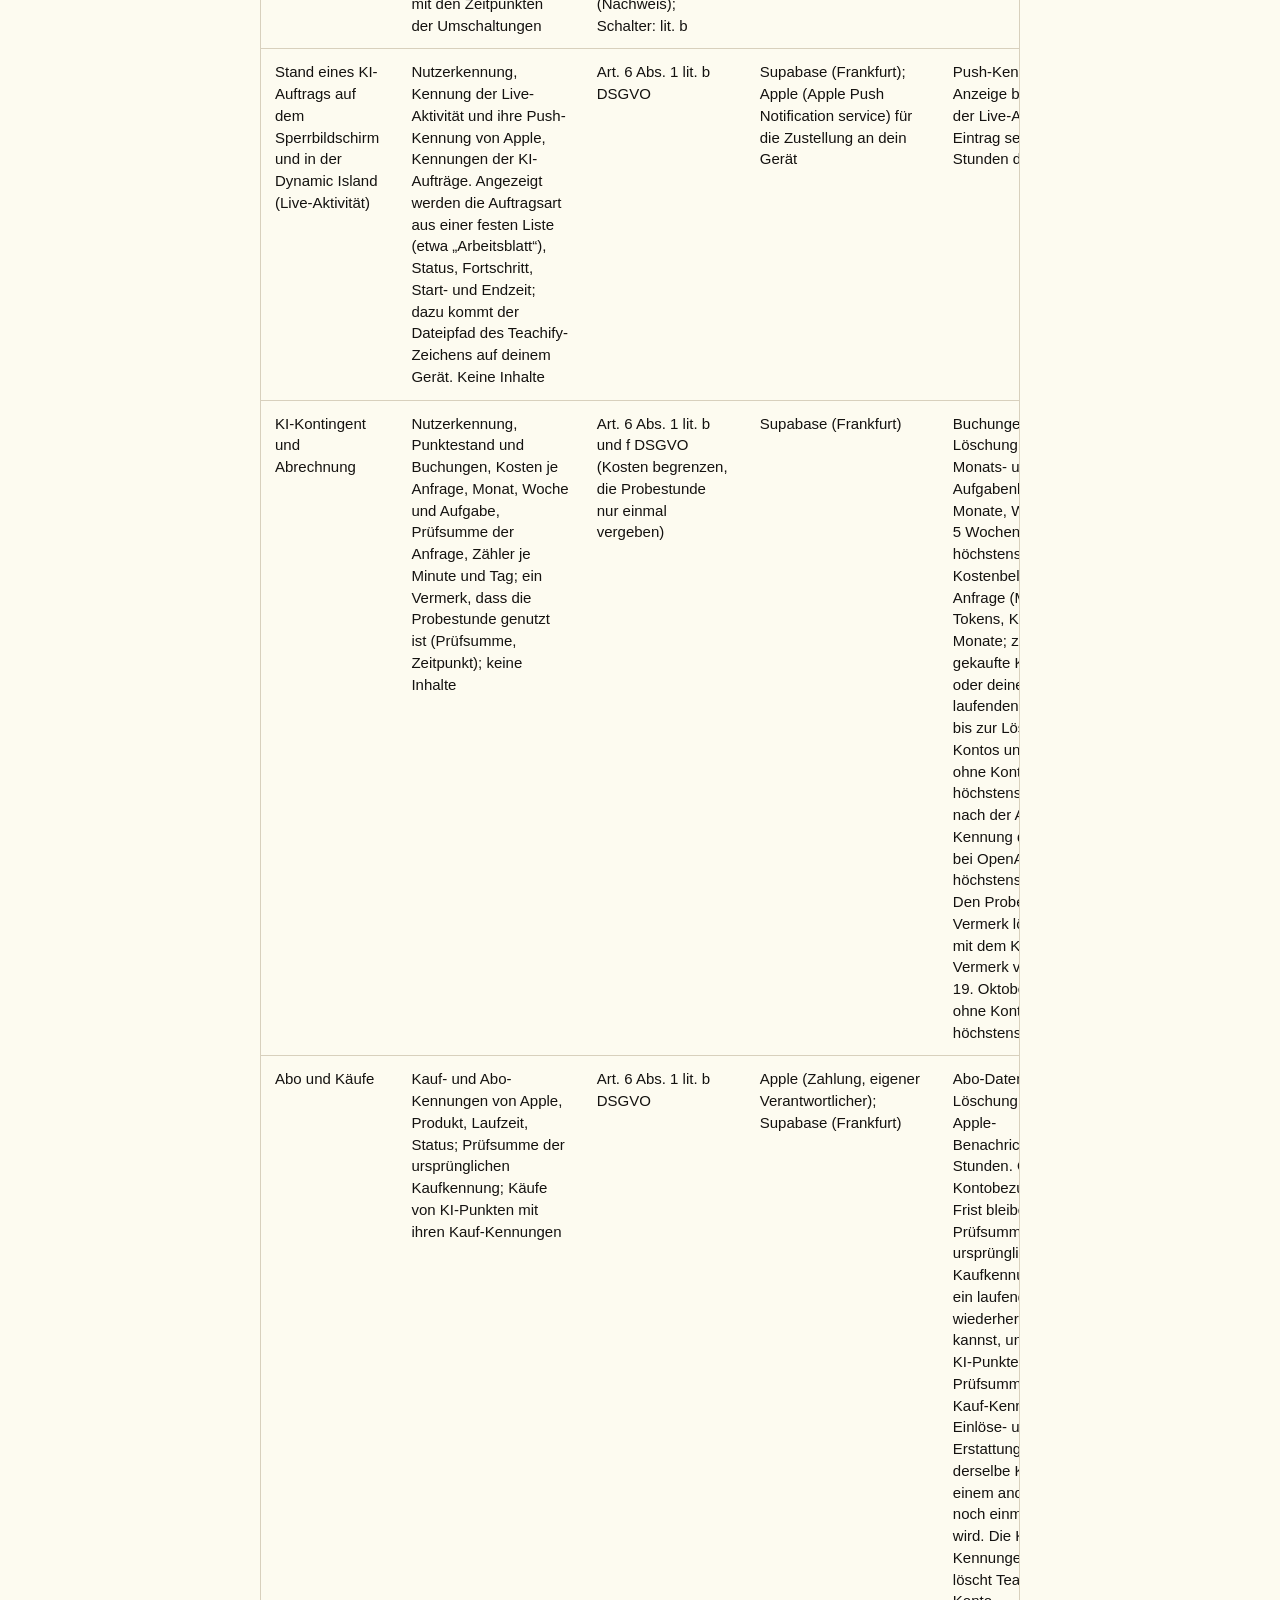
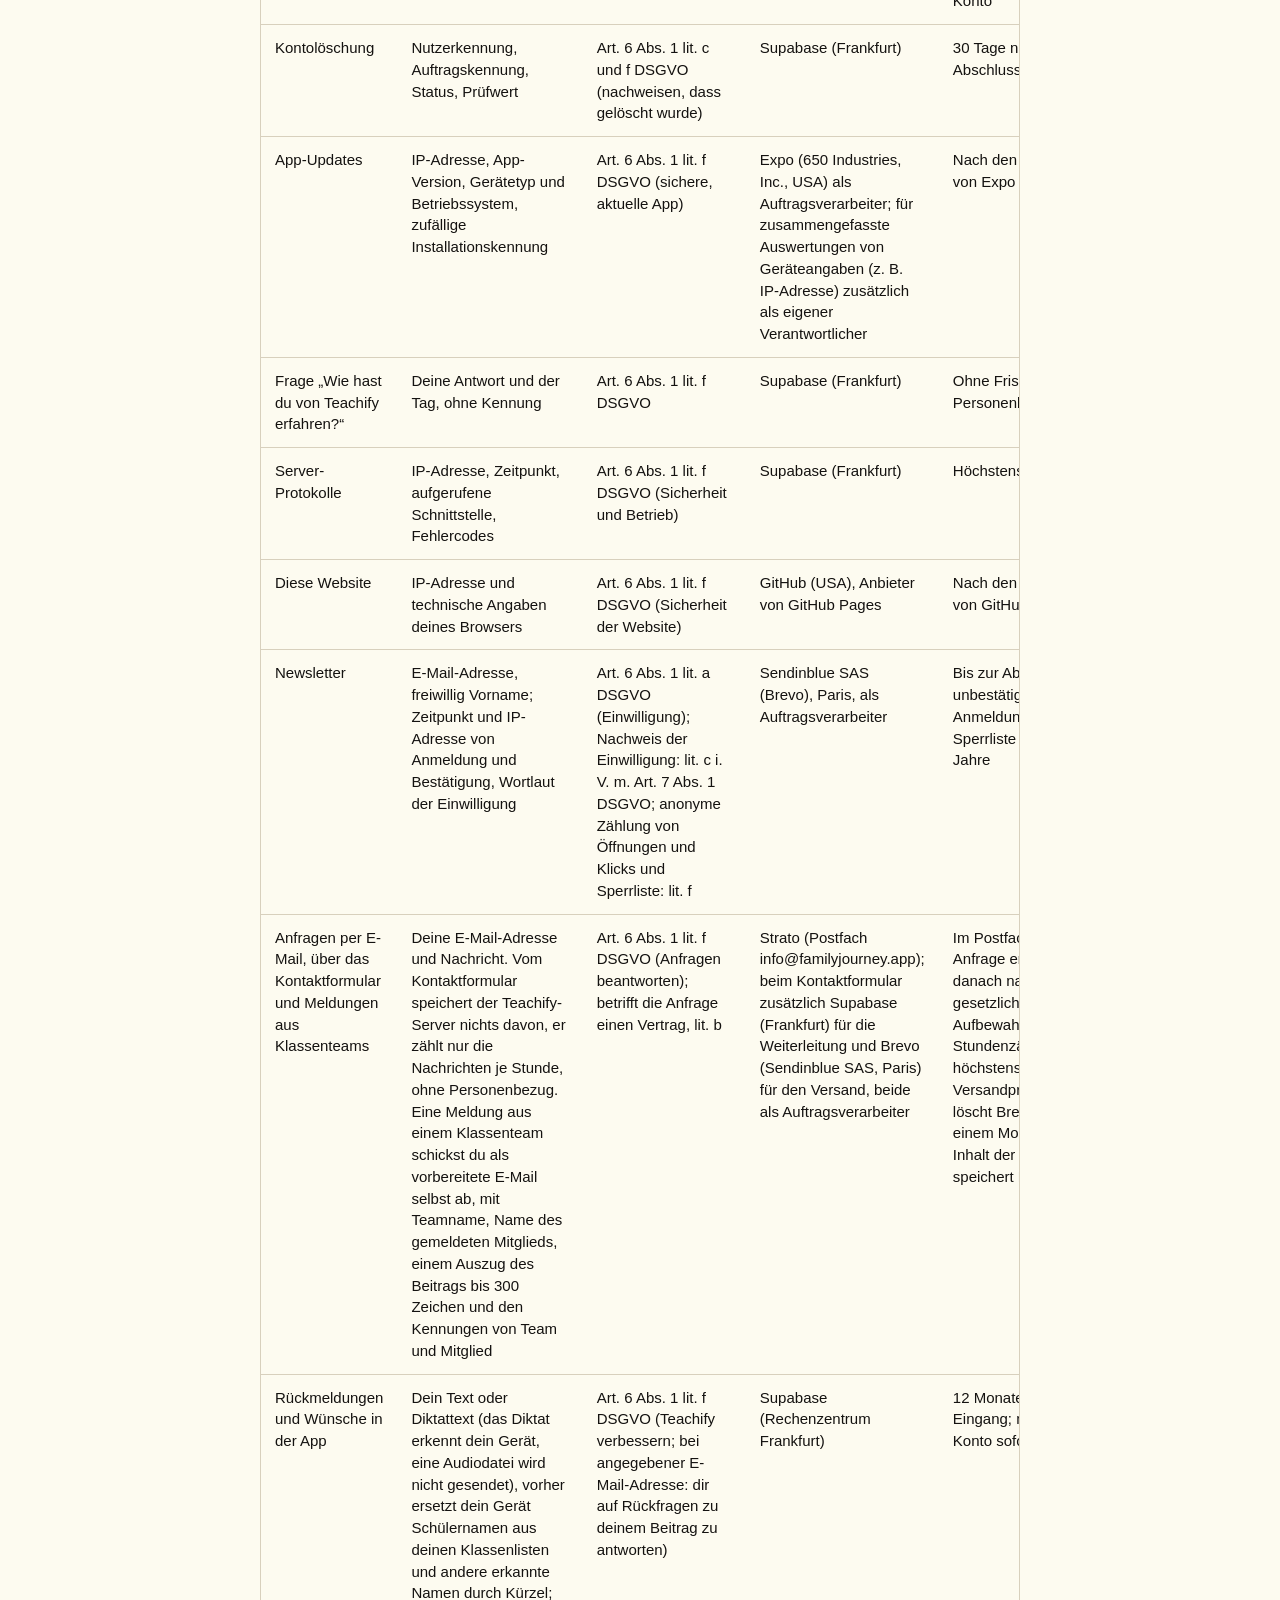
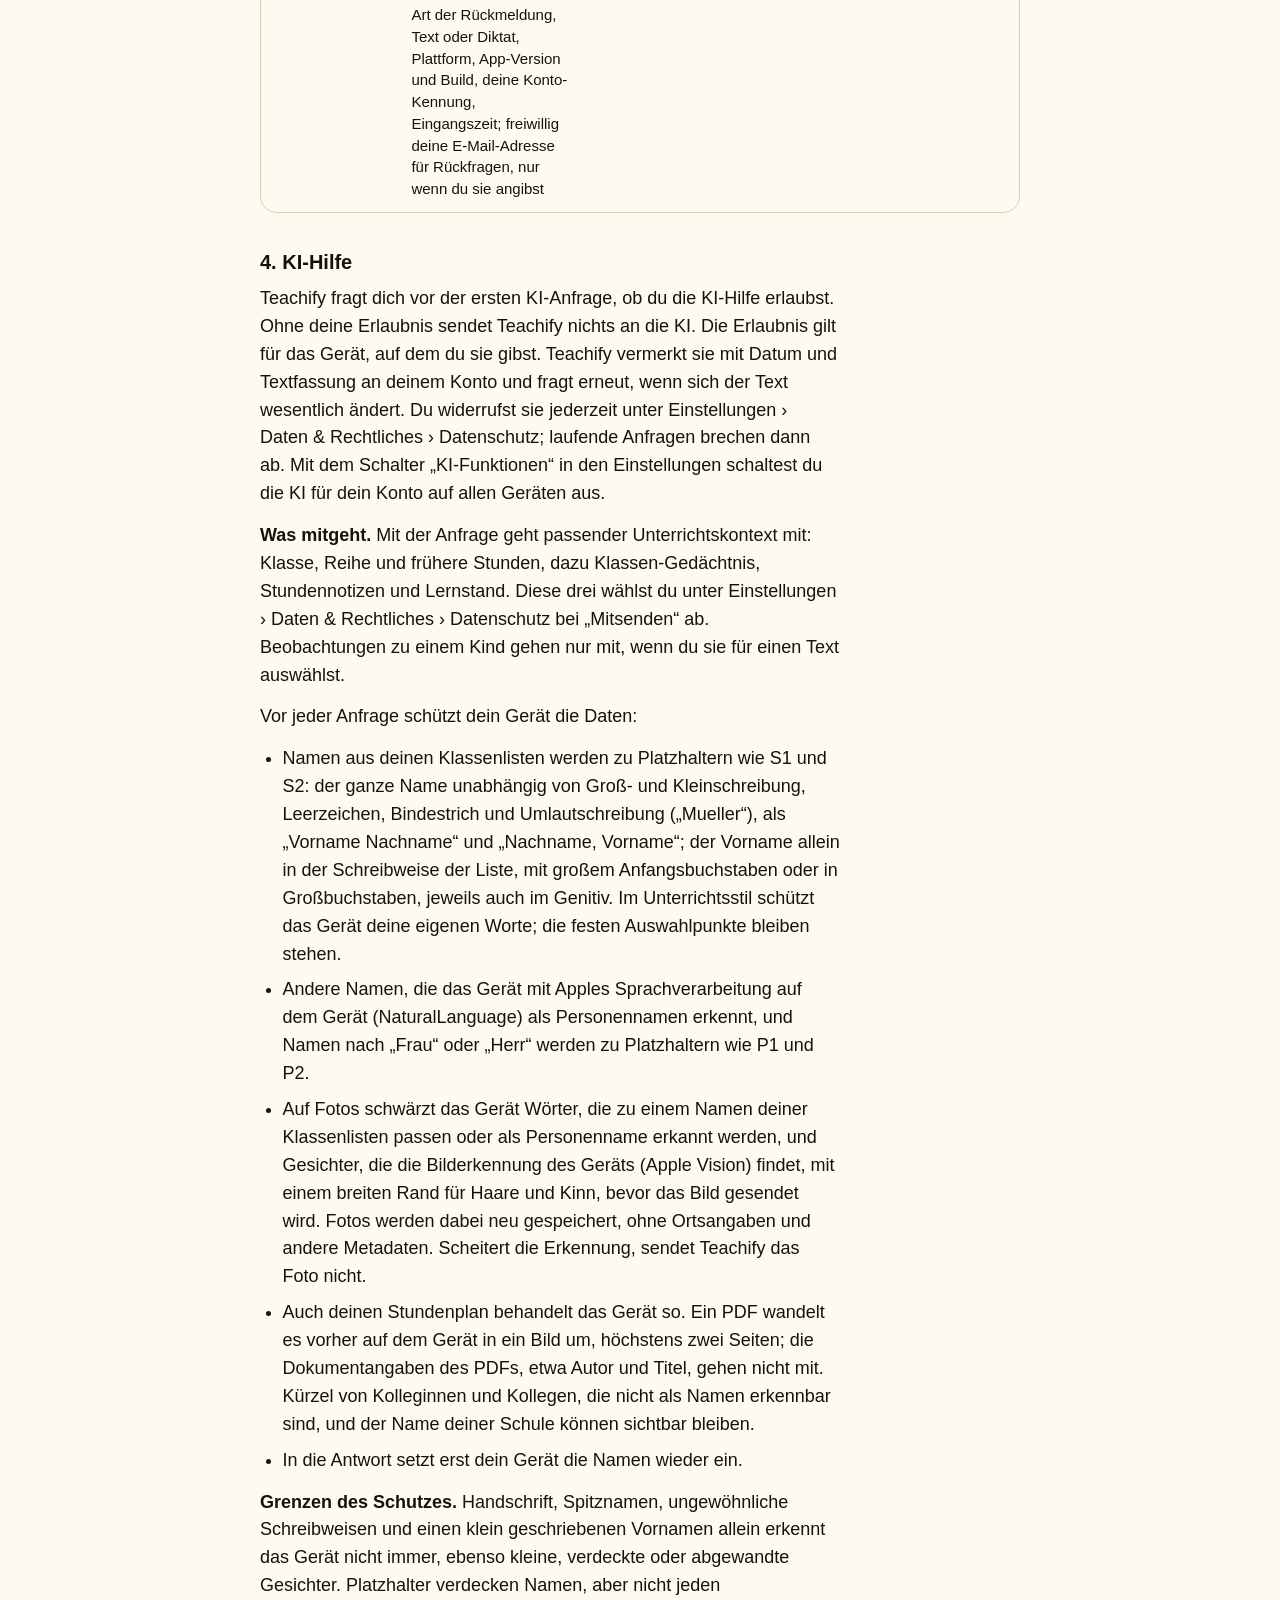
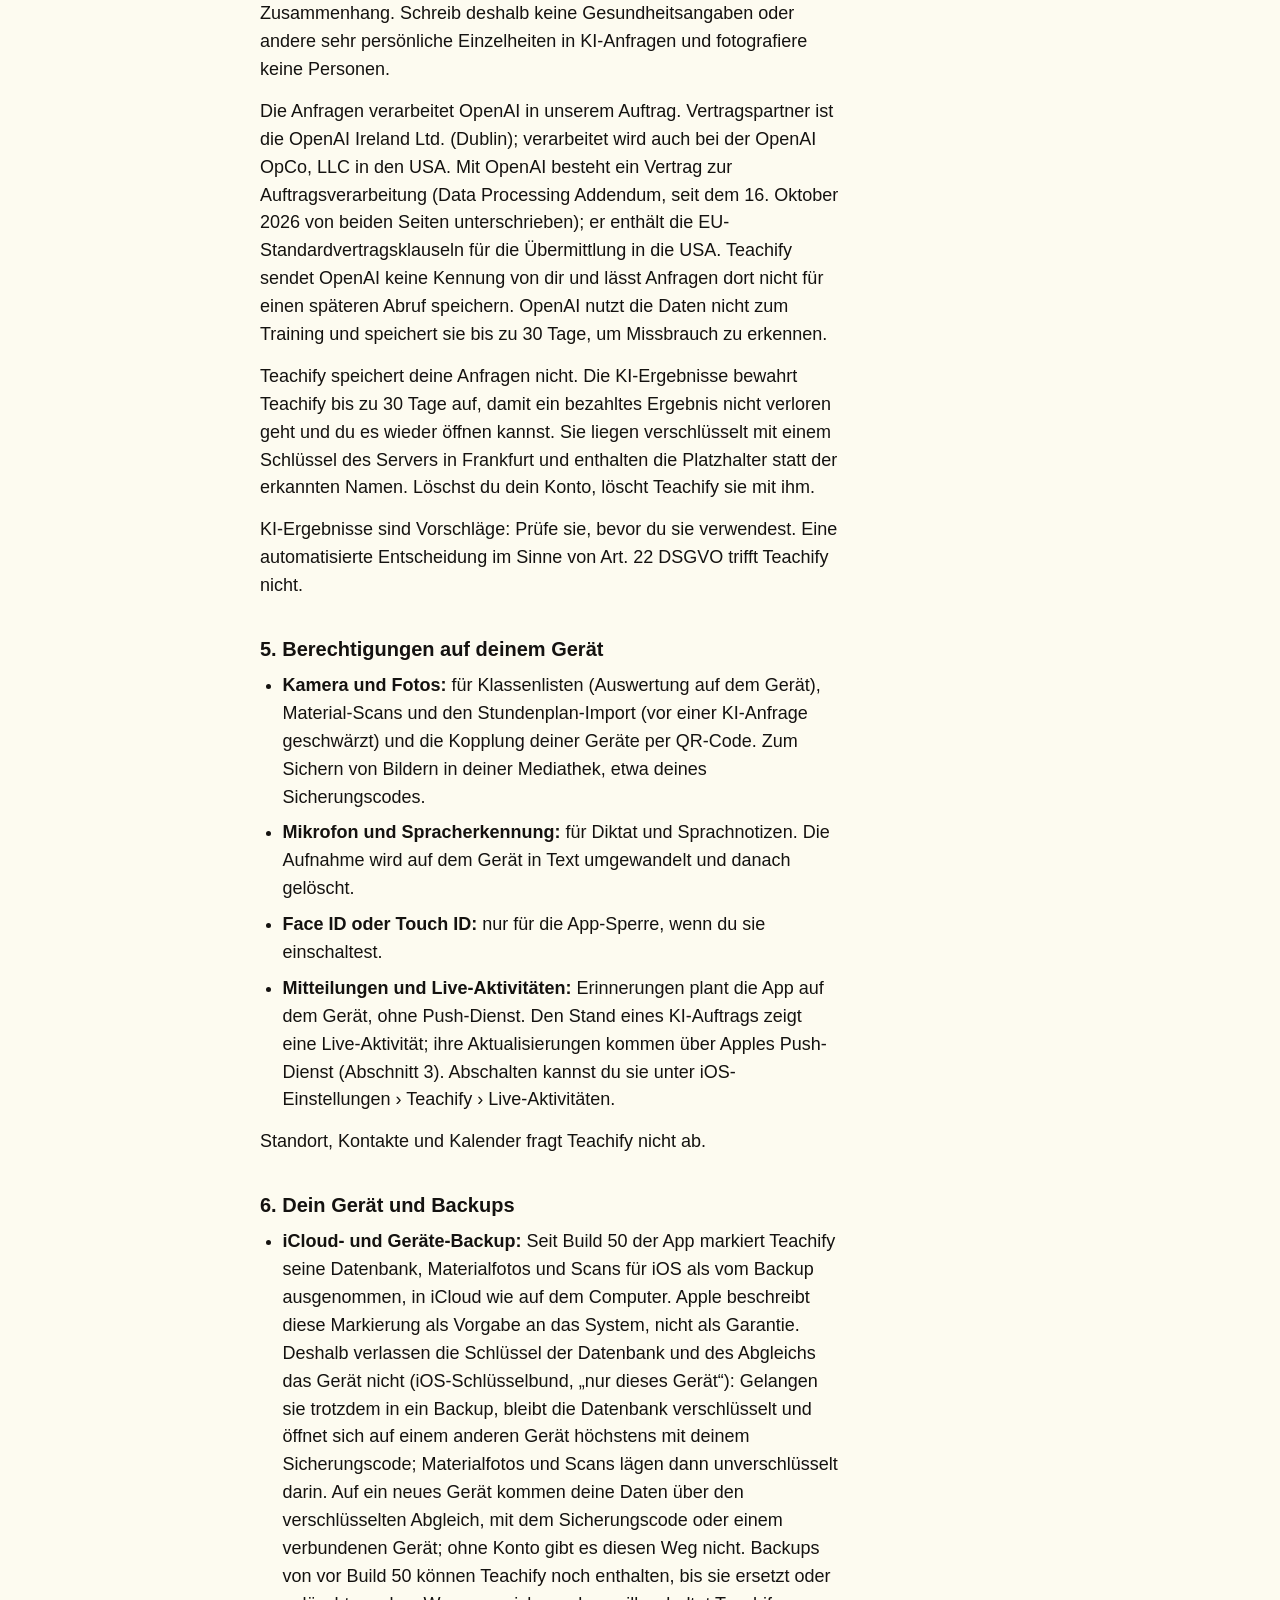
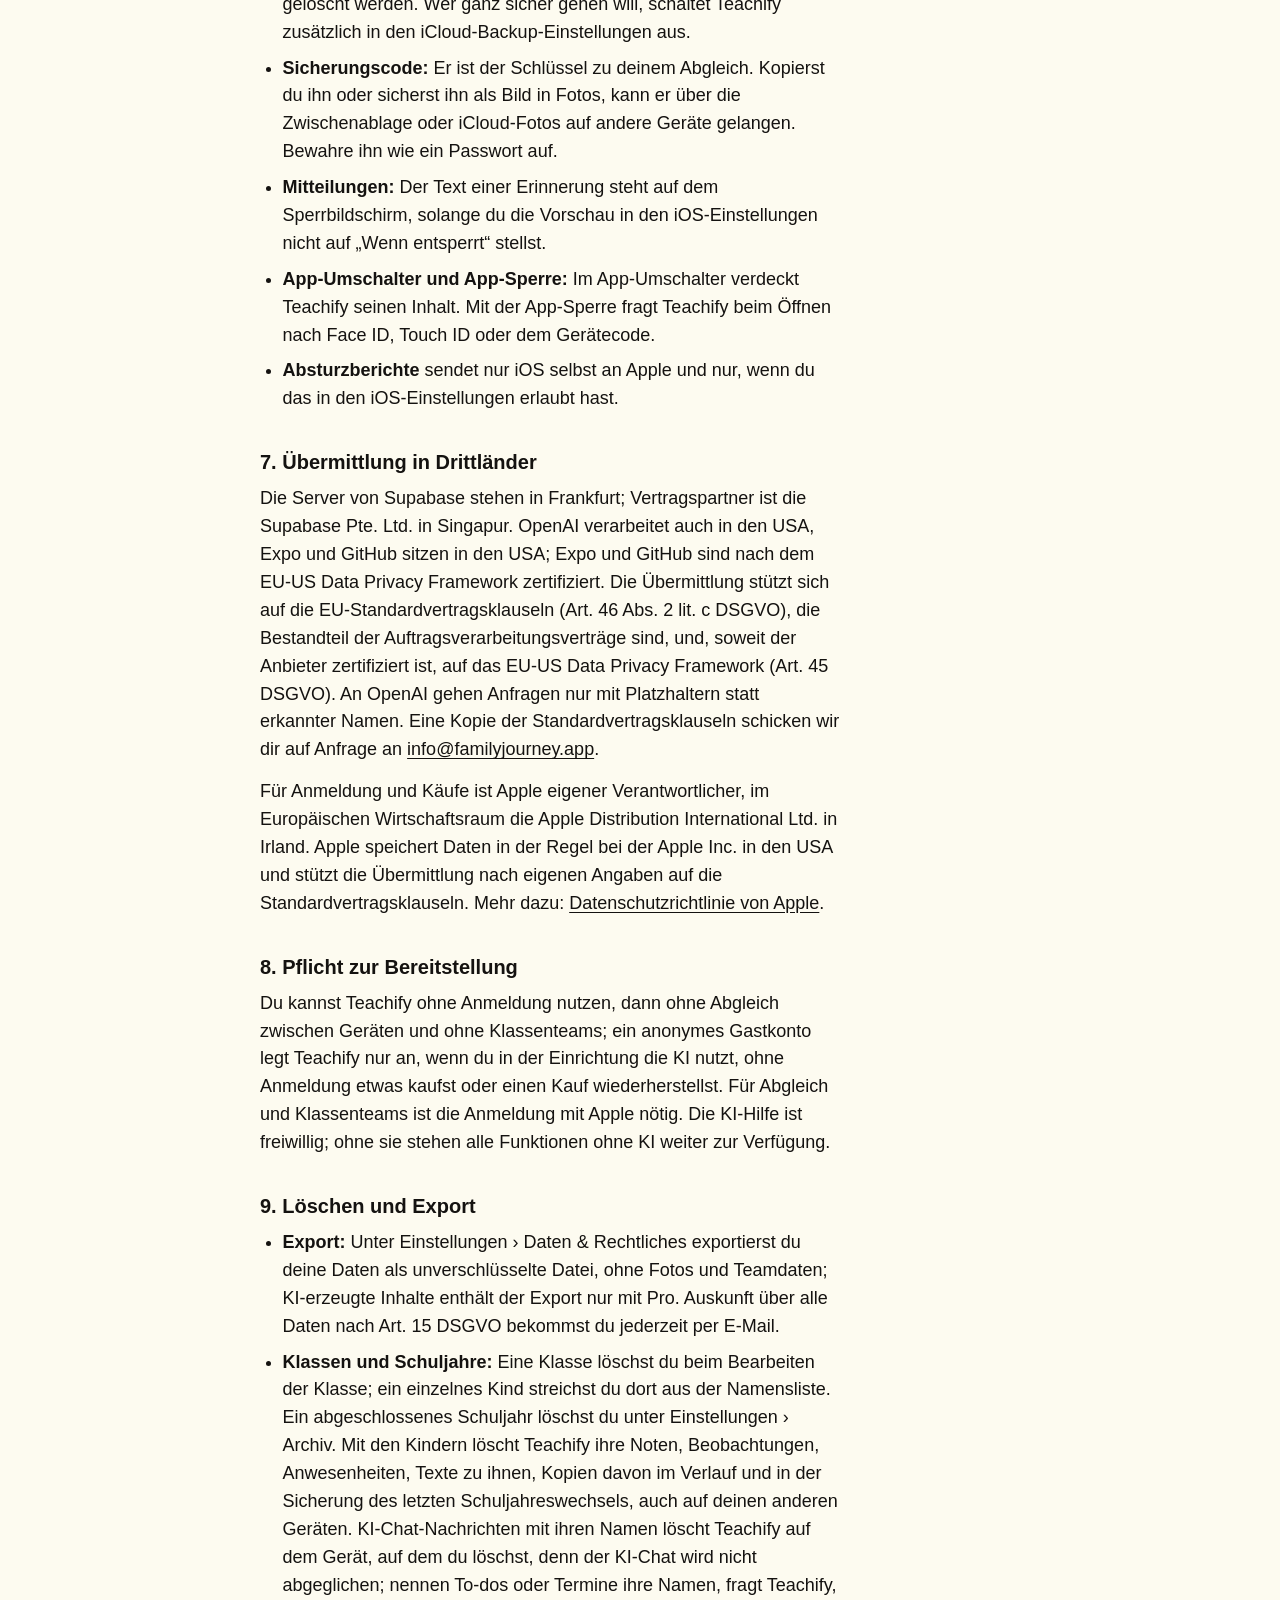
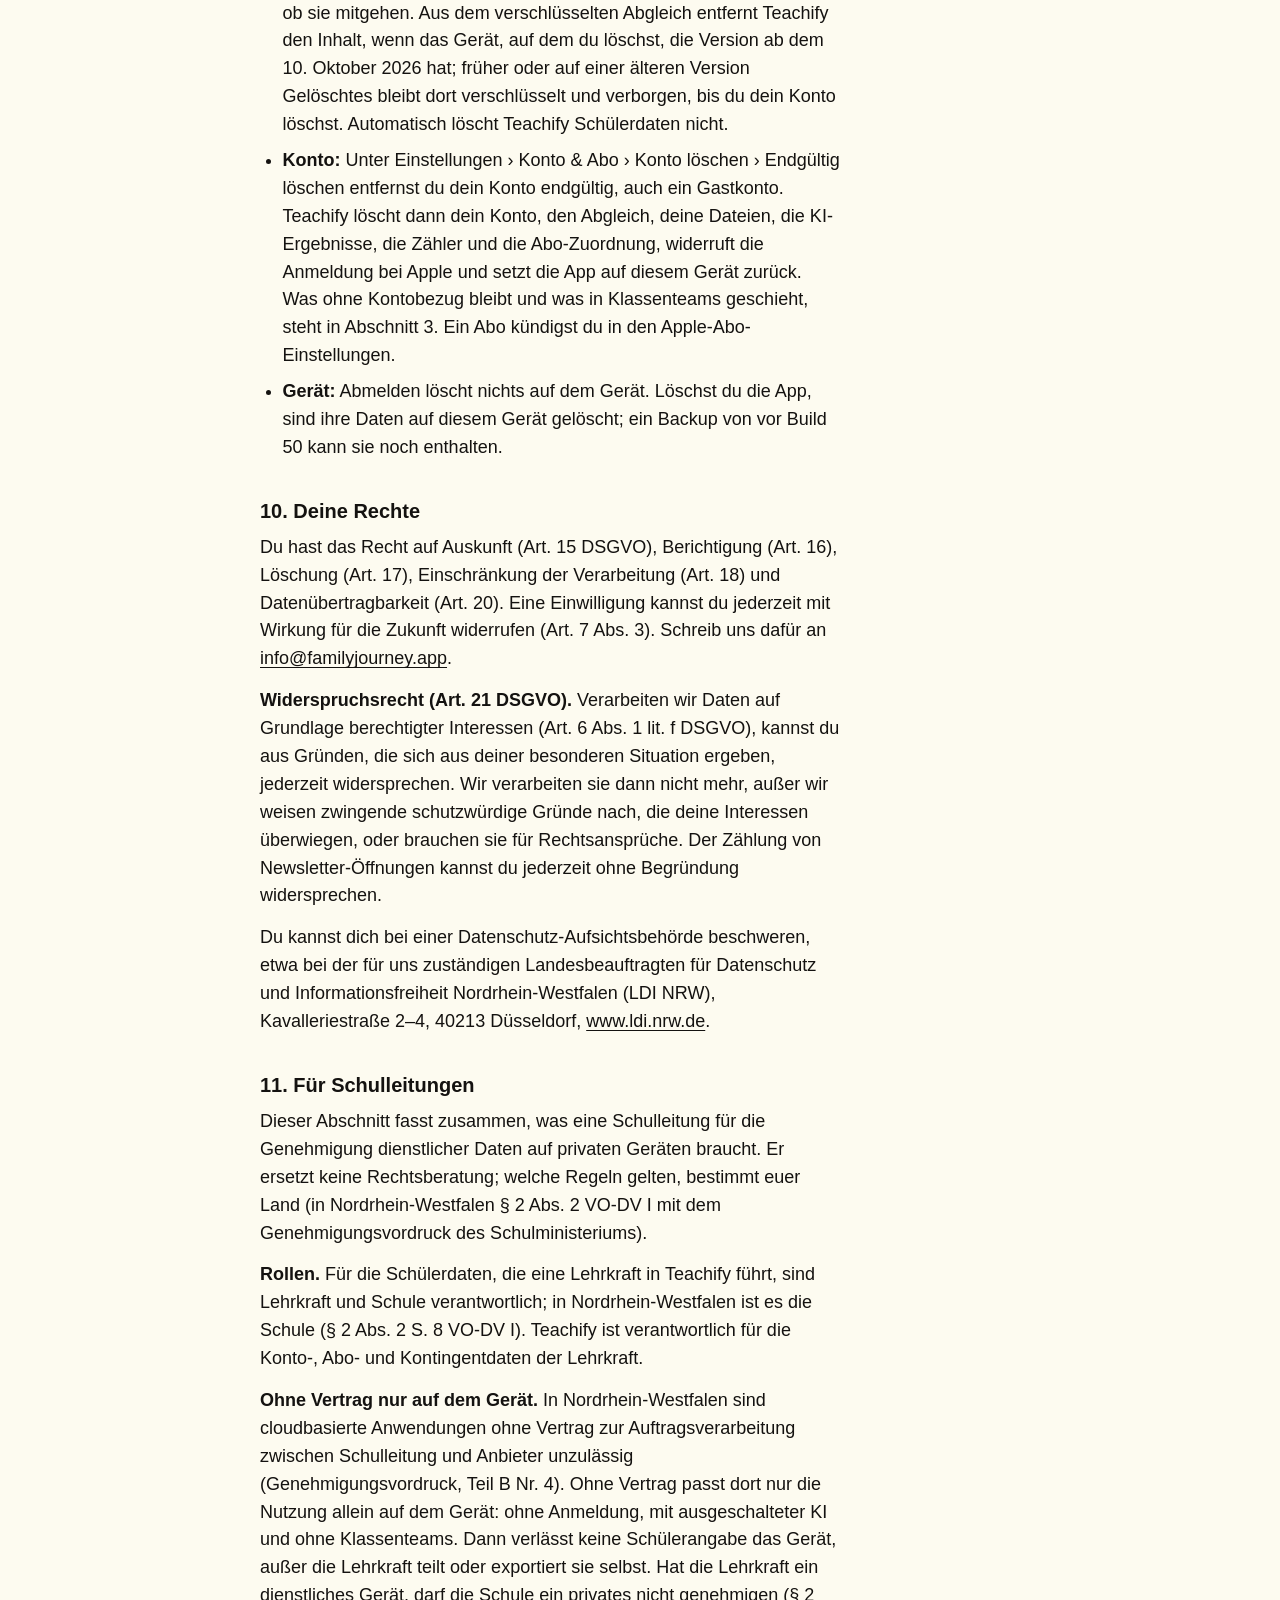
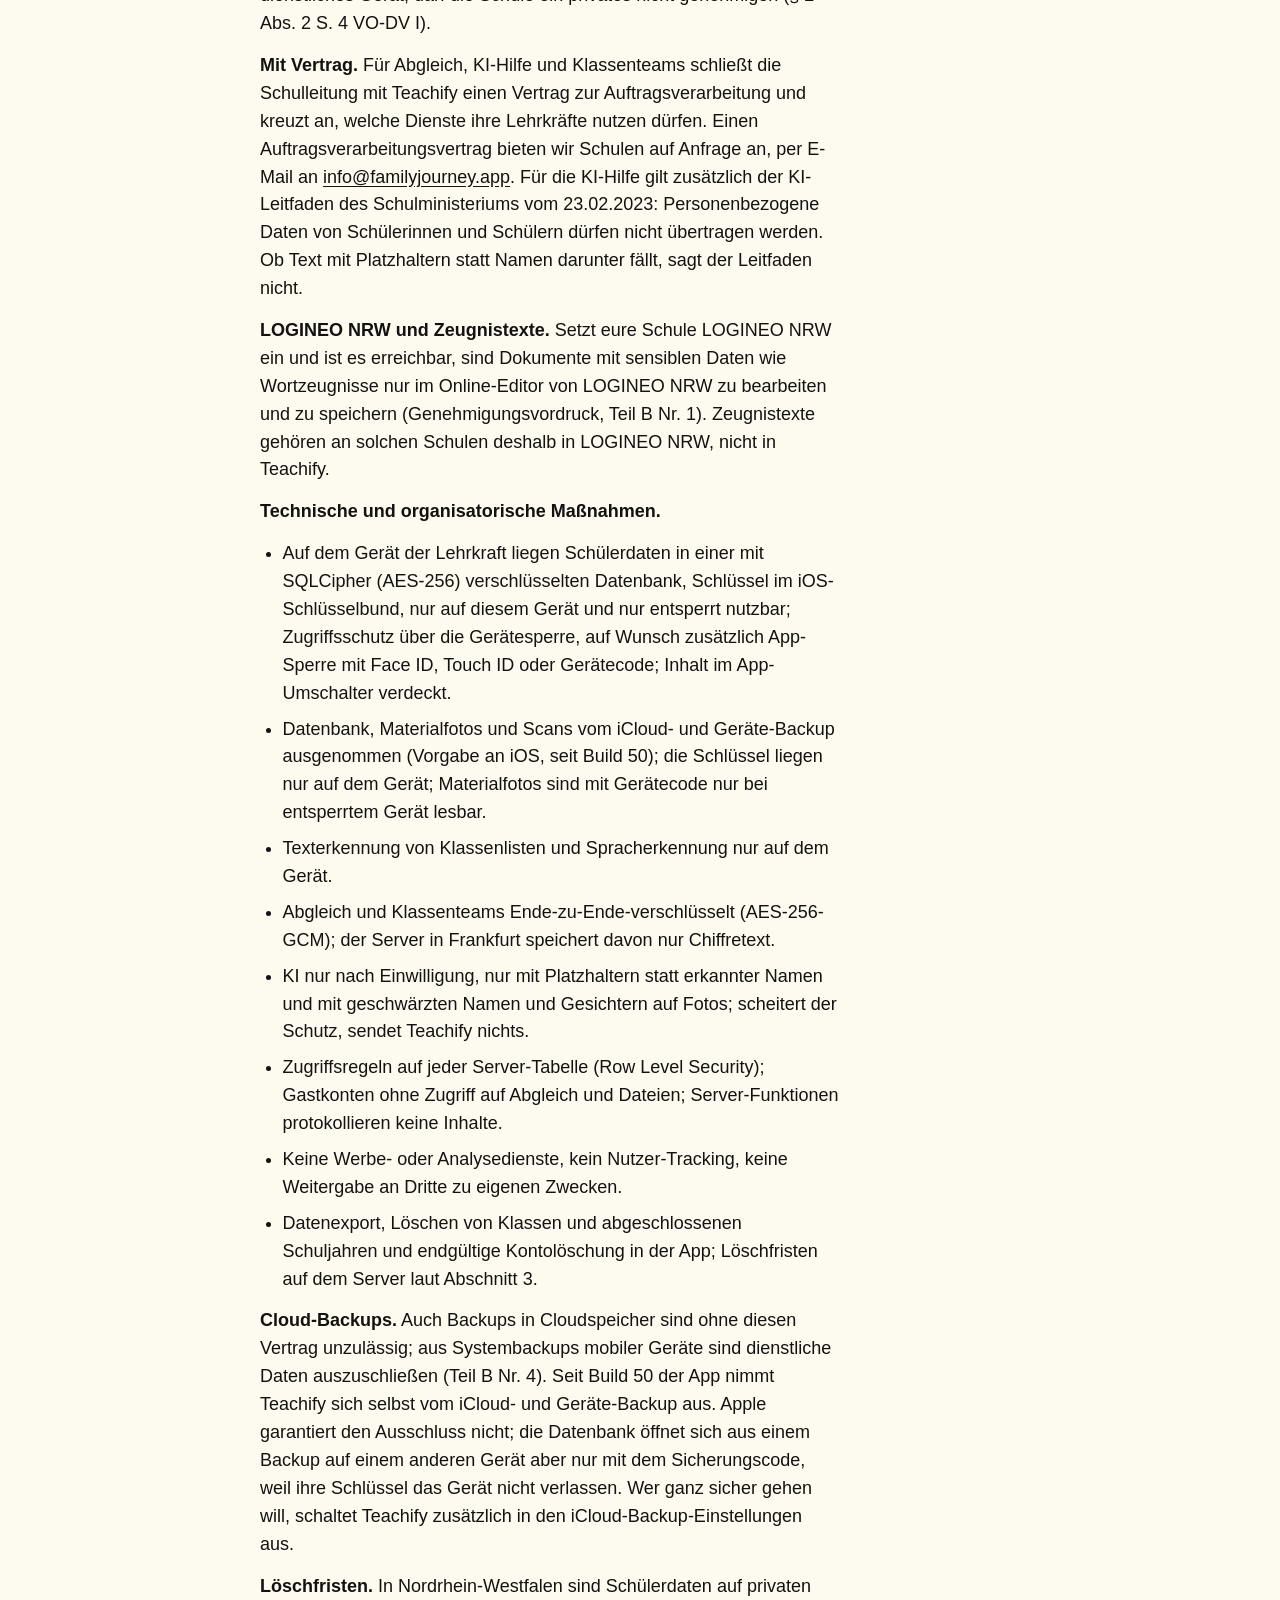
==== commit 9b3a17d3: "Datenschutz: Brevo löscht Versandprotokolle nach einem Monat, ohne Nachrichteninhalt Aufbewahrungsre" ====
--- a/datenschutz/index.html
+++ b/datenschutz/index.html
@@ -172,7 +172,7 @@
                 <td>Deine E-Mail-Adresse und Nachricht. Vom Kontaktformular speichert der Teachify-Server nichts davon, er zählt nur die Nachrichten je Stunde, ohne Personenbezug. Eine Meldung aus einem Klassenteam schickst du als vorbereitete E-Mail selbst ab, mit Teamname, Name des gemeldeten Mitglieds, einem Auszug des Beitrags bis 300 Zeichen und den Kennungen von Team und Mitglied</td>
                 <td>Art. 6 Abs. 1 lit. f DSGVO (Anfragen beantworten); betrifft die Anfrage einen Vertrag, lit. b</td>
                 <td>Strato (Postfach info@familyjourney.app); beim Kontaktformular zusätzlich Supabase (Frankfurt) für die Weiterleitung und Brevo (Sendinblue SAS, Paris) für den Versand, beide als Auftragsverarbeiter</td>
-                <td>Im Postfach, bis die Anfrage erledigt ist, danach nach gesetzlichen Aufbewahrungsfristen; Stundenzähler höchstens 3 Tage; Versandprotokolle bei Brevo nach dessen Löschfristen</td>
+                <td>Im Postfach, bis die Anfrage erledigt ist, danach nach gesetzlichen Aufbewahrungsfristen; Stundenzähler höchstens 3 Tage; Versandprotokolle löscht Brevo nach einem Monat, den Inhalt der Nachricht speichert Brevo nicht</td>
               </tr>
               <tr>
                 <td>Rückmeldungen und Wünsche in der App</td>
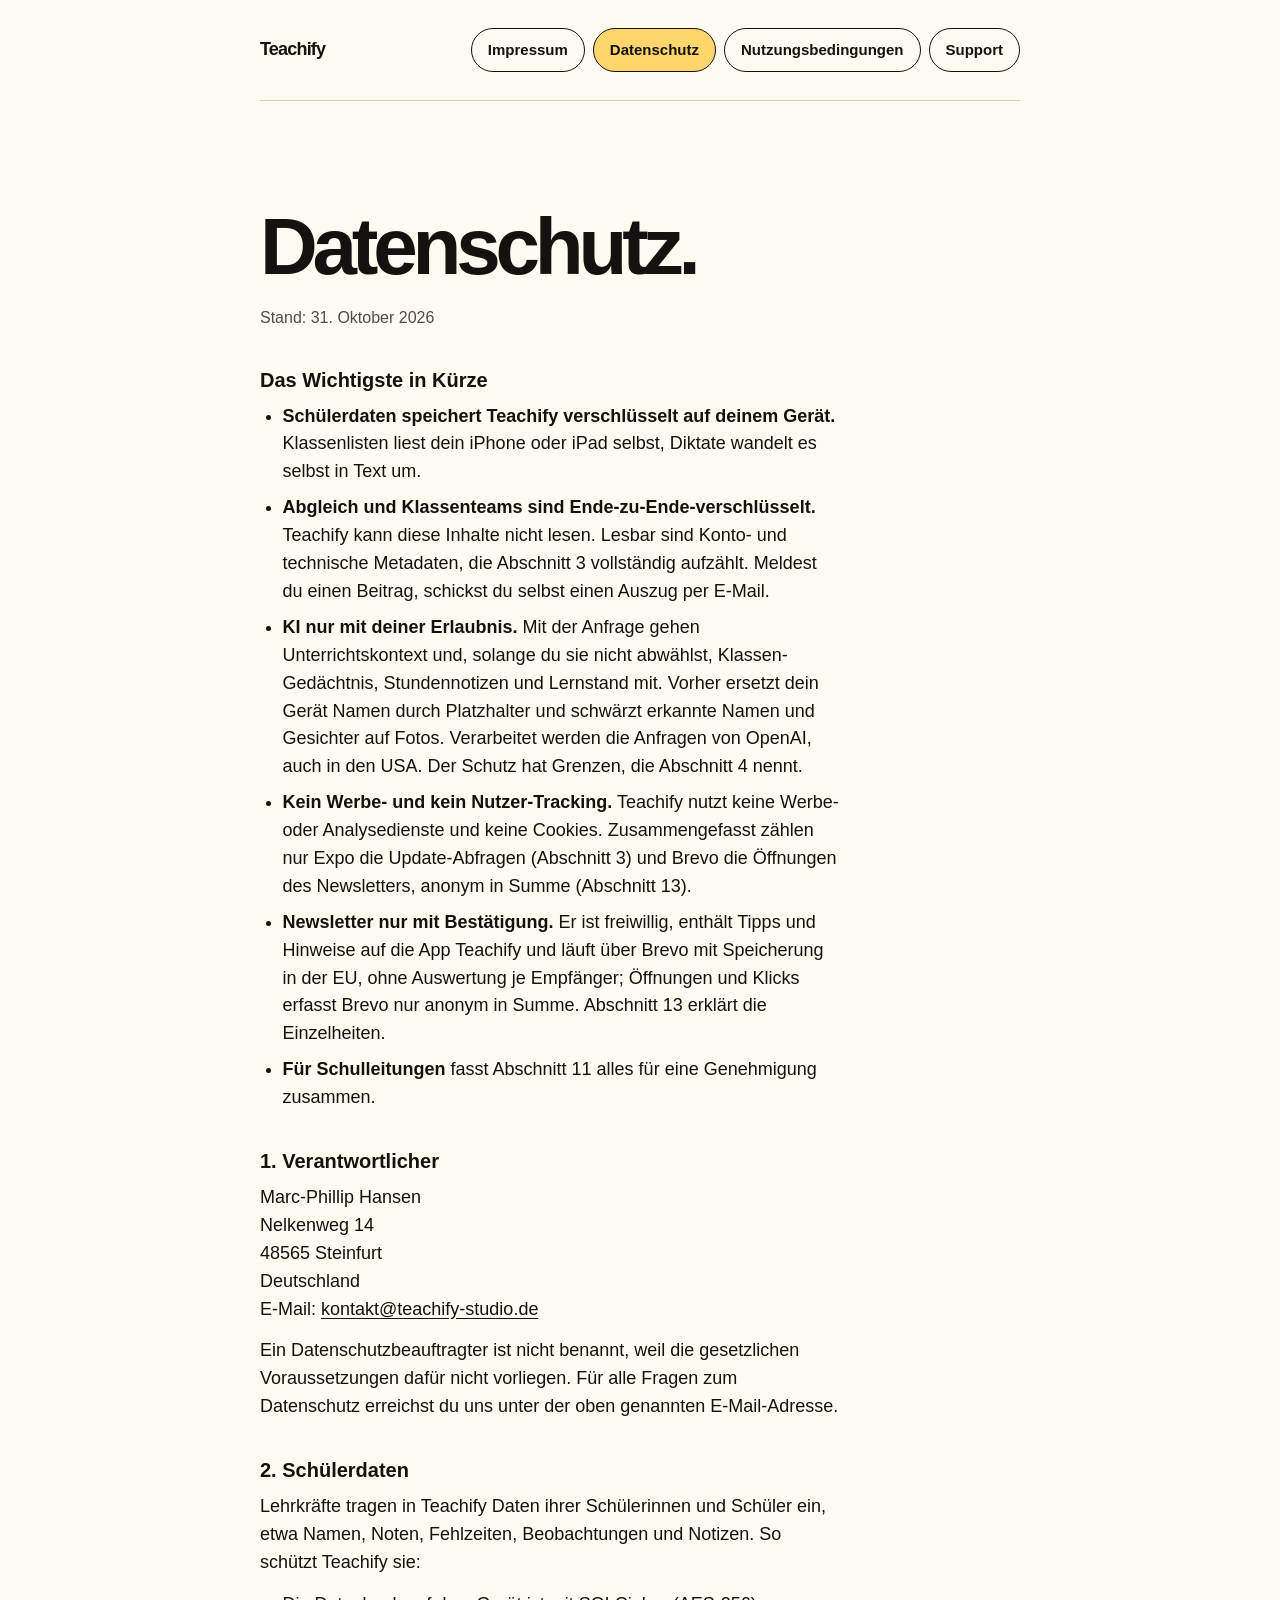
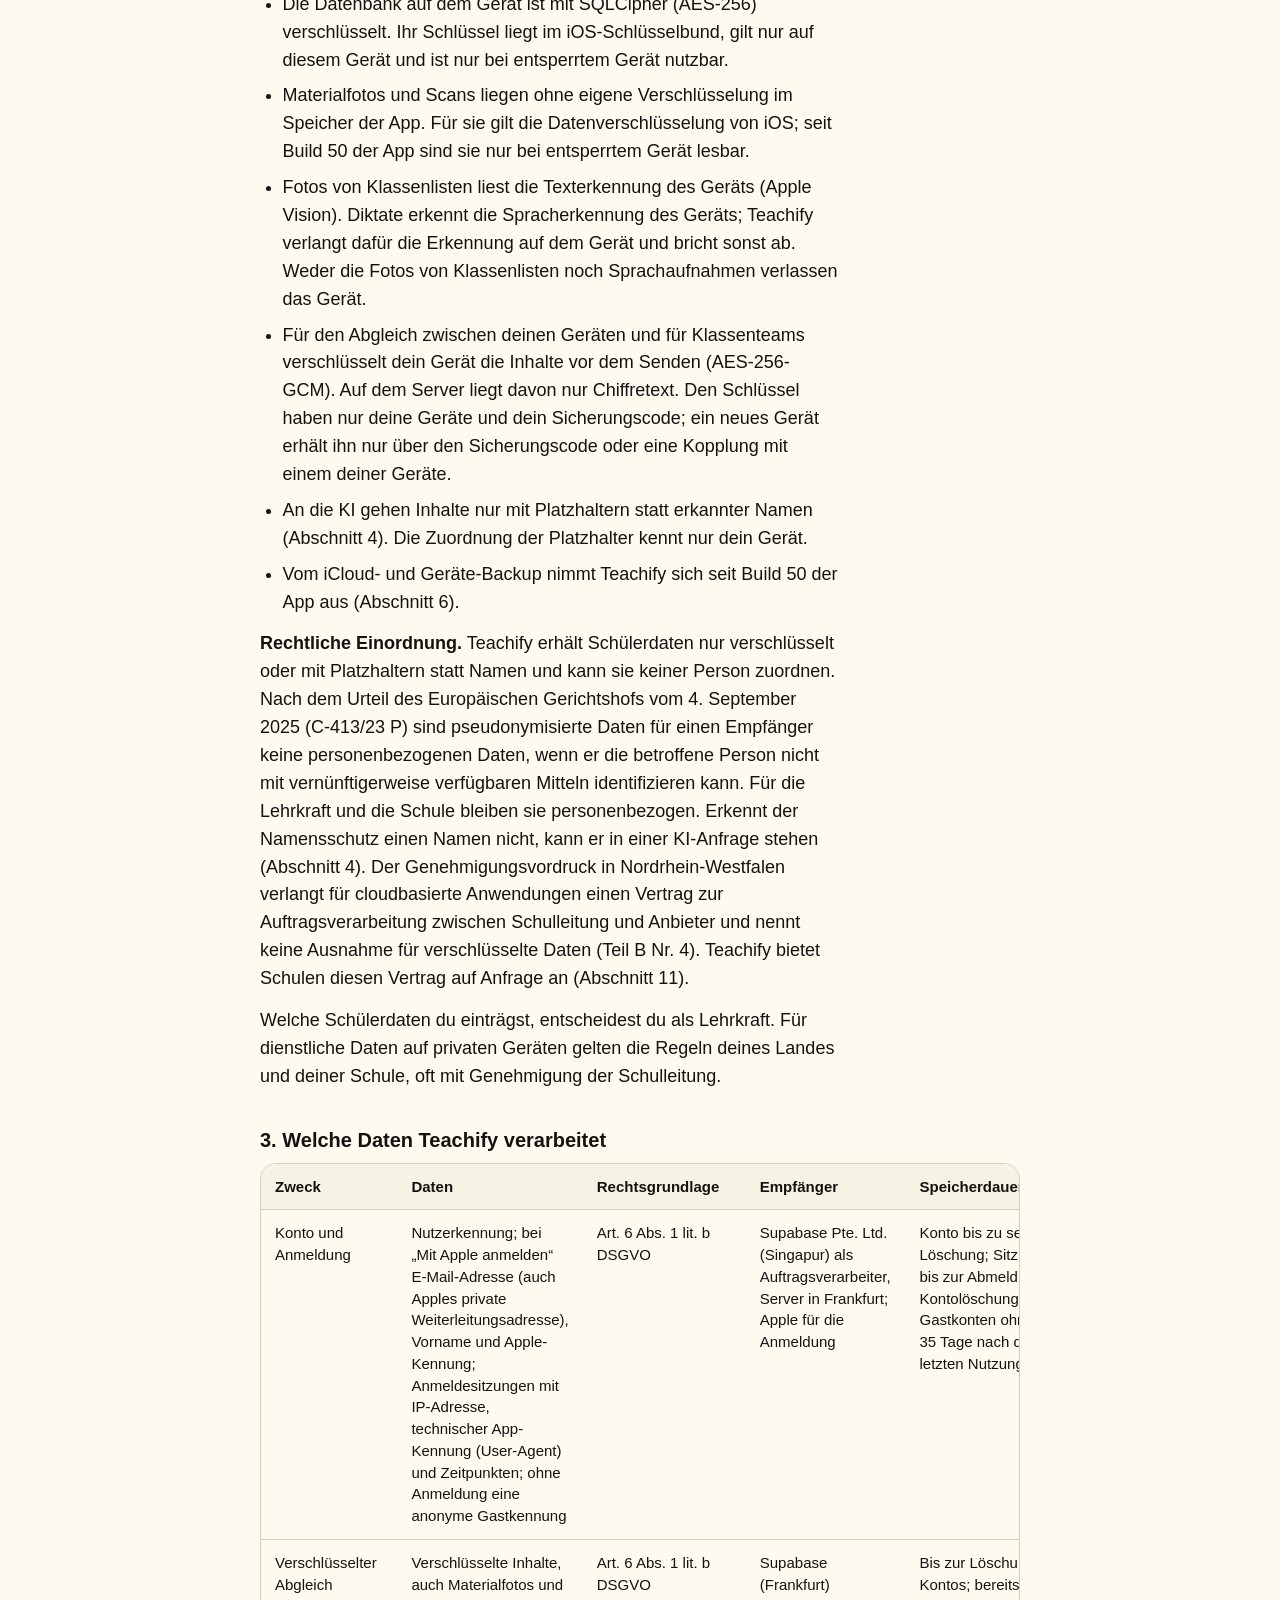
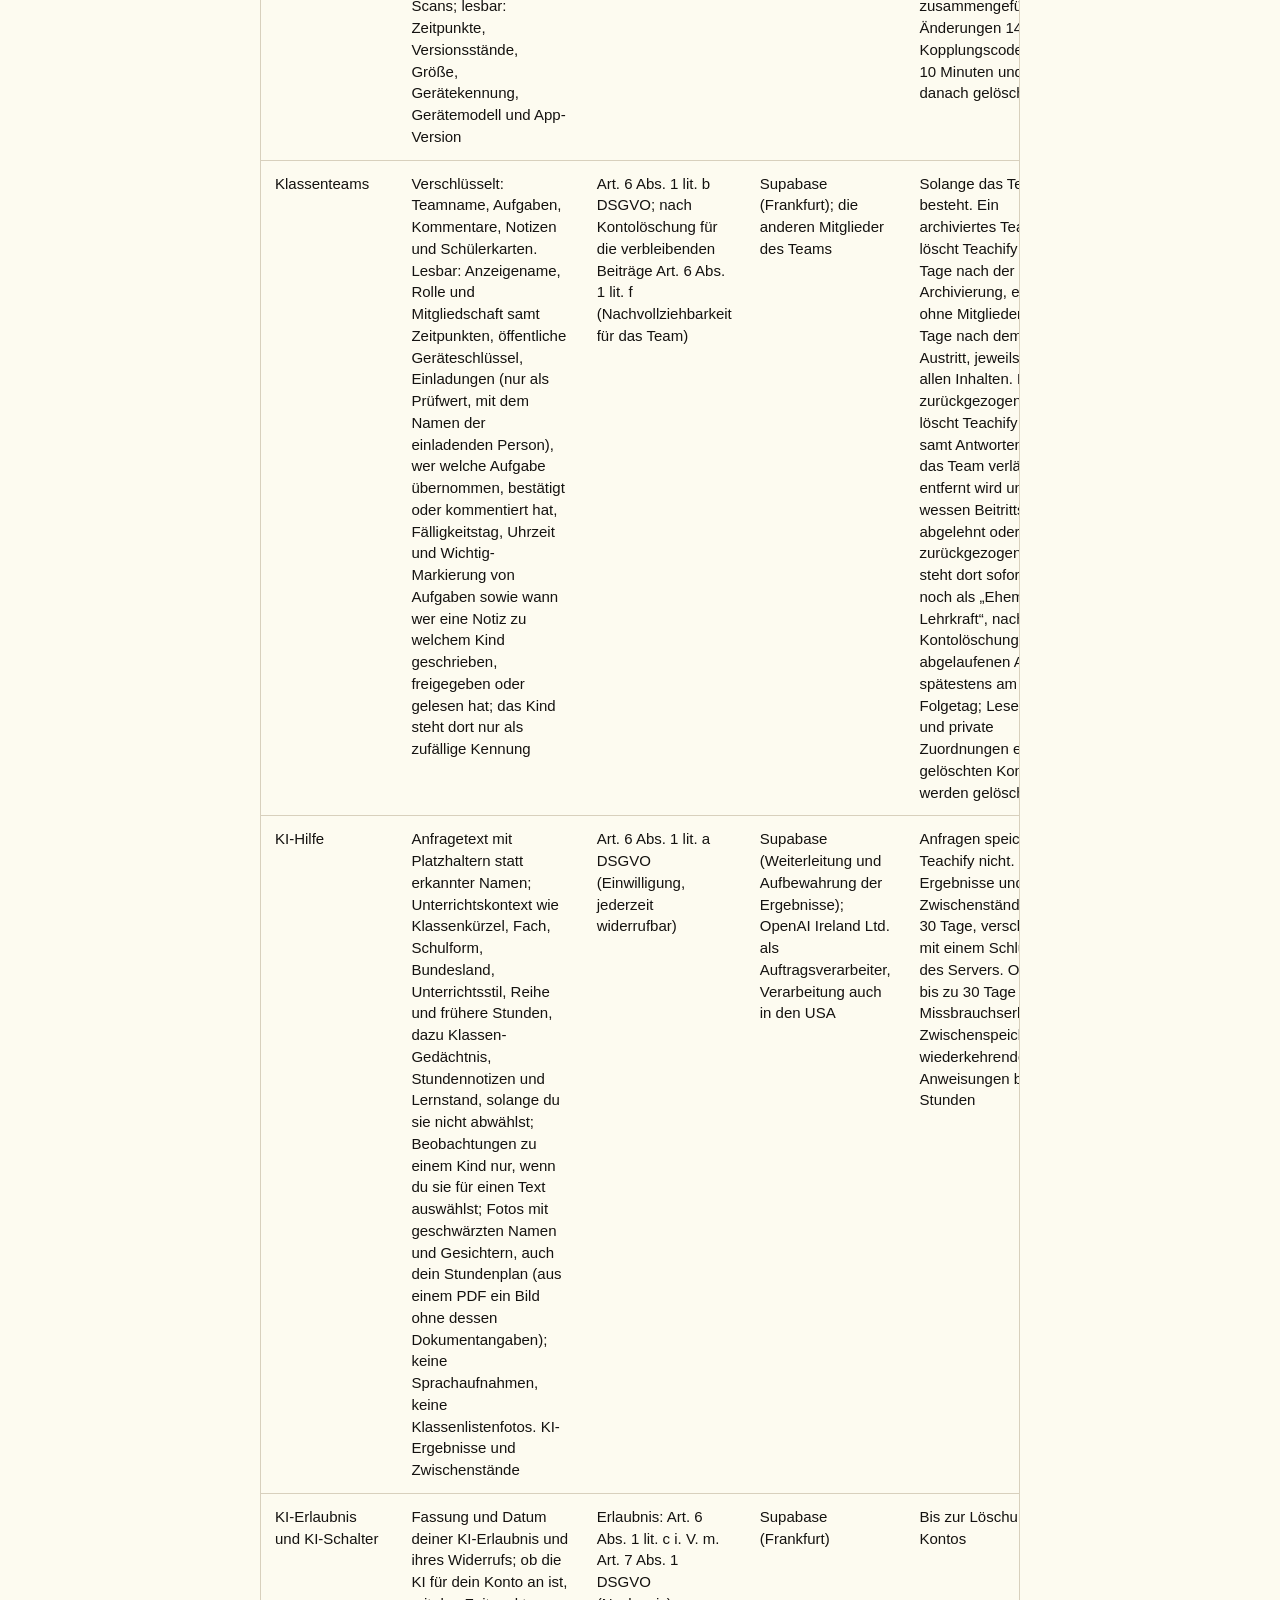
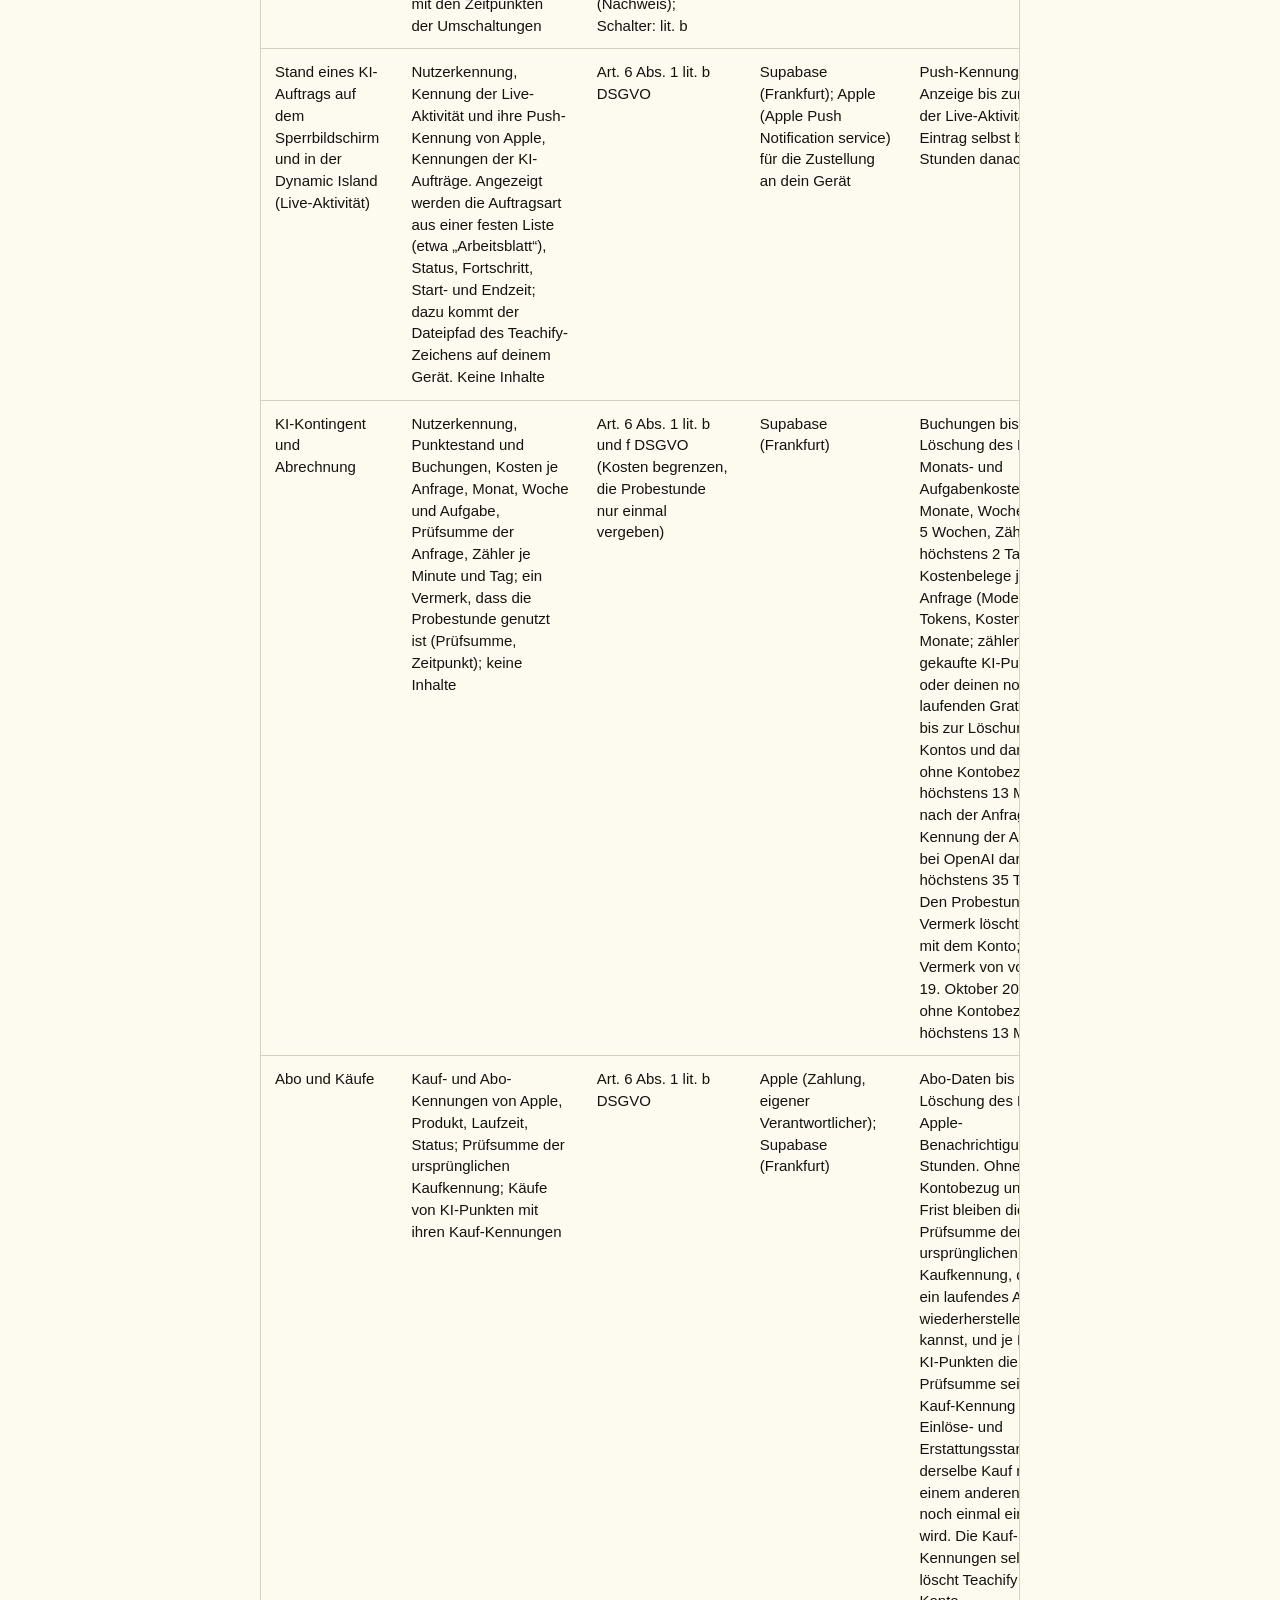
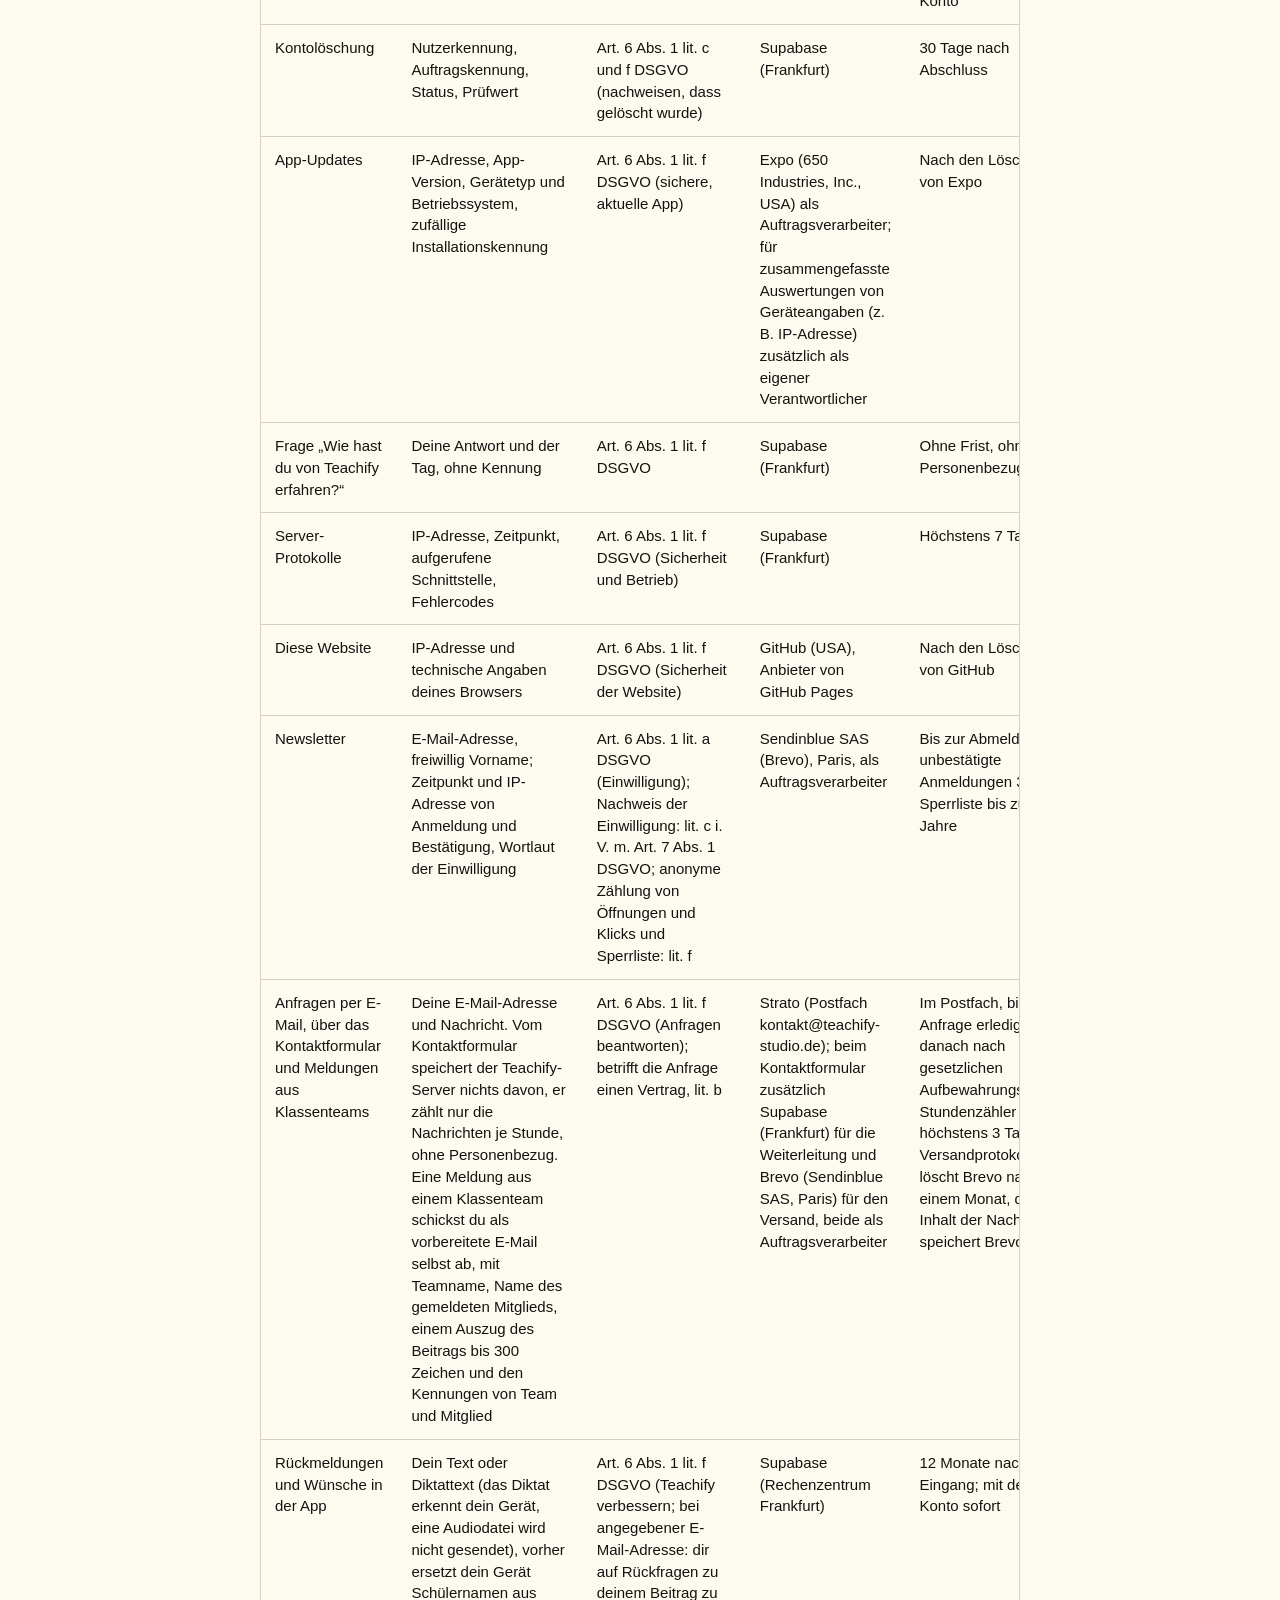
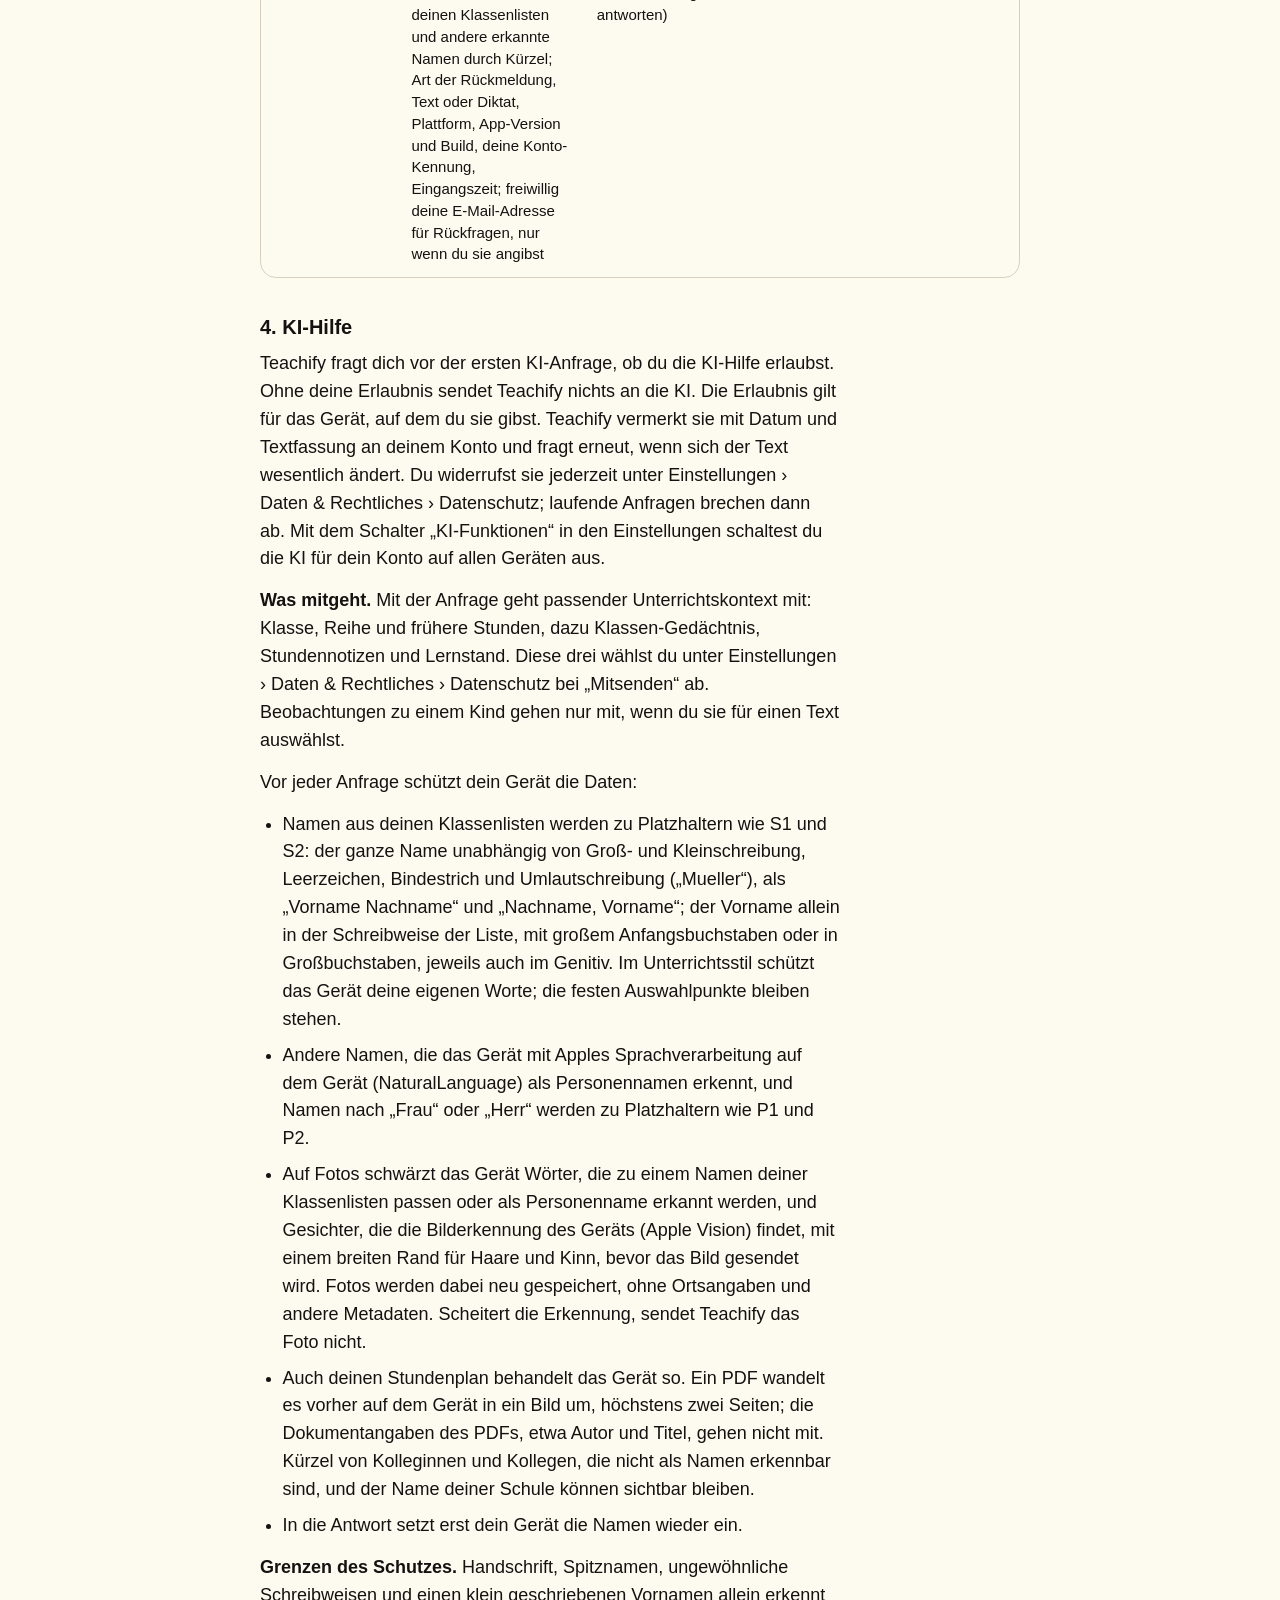
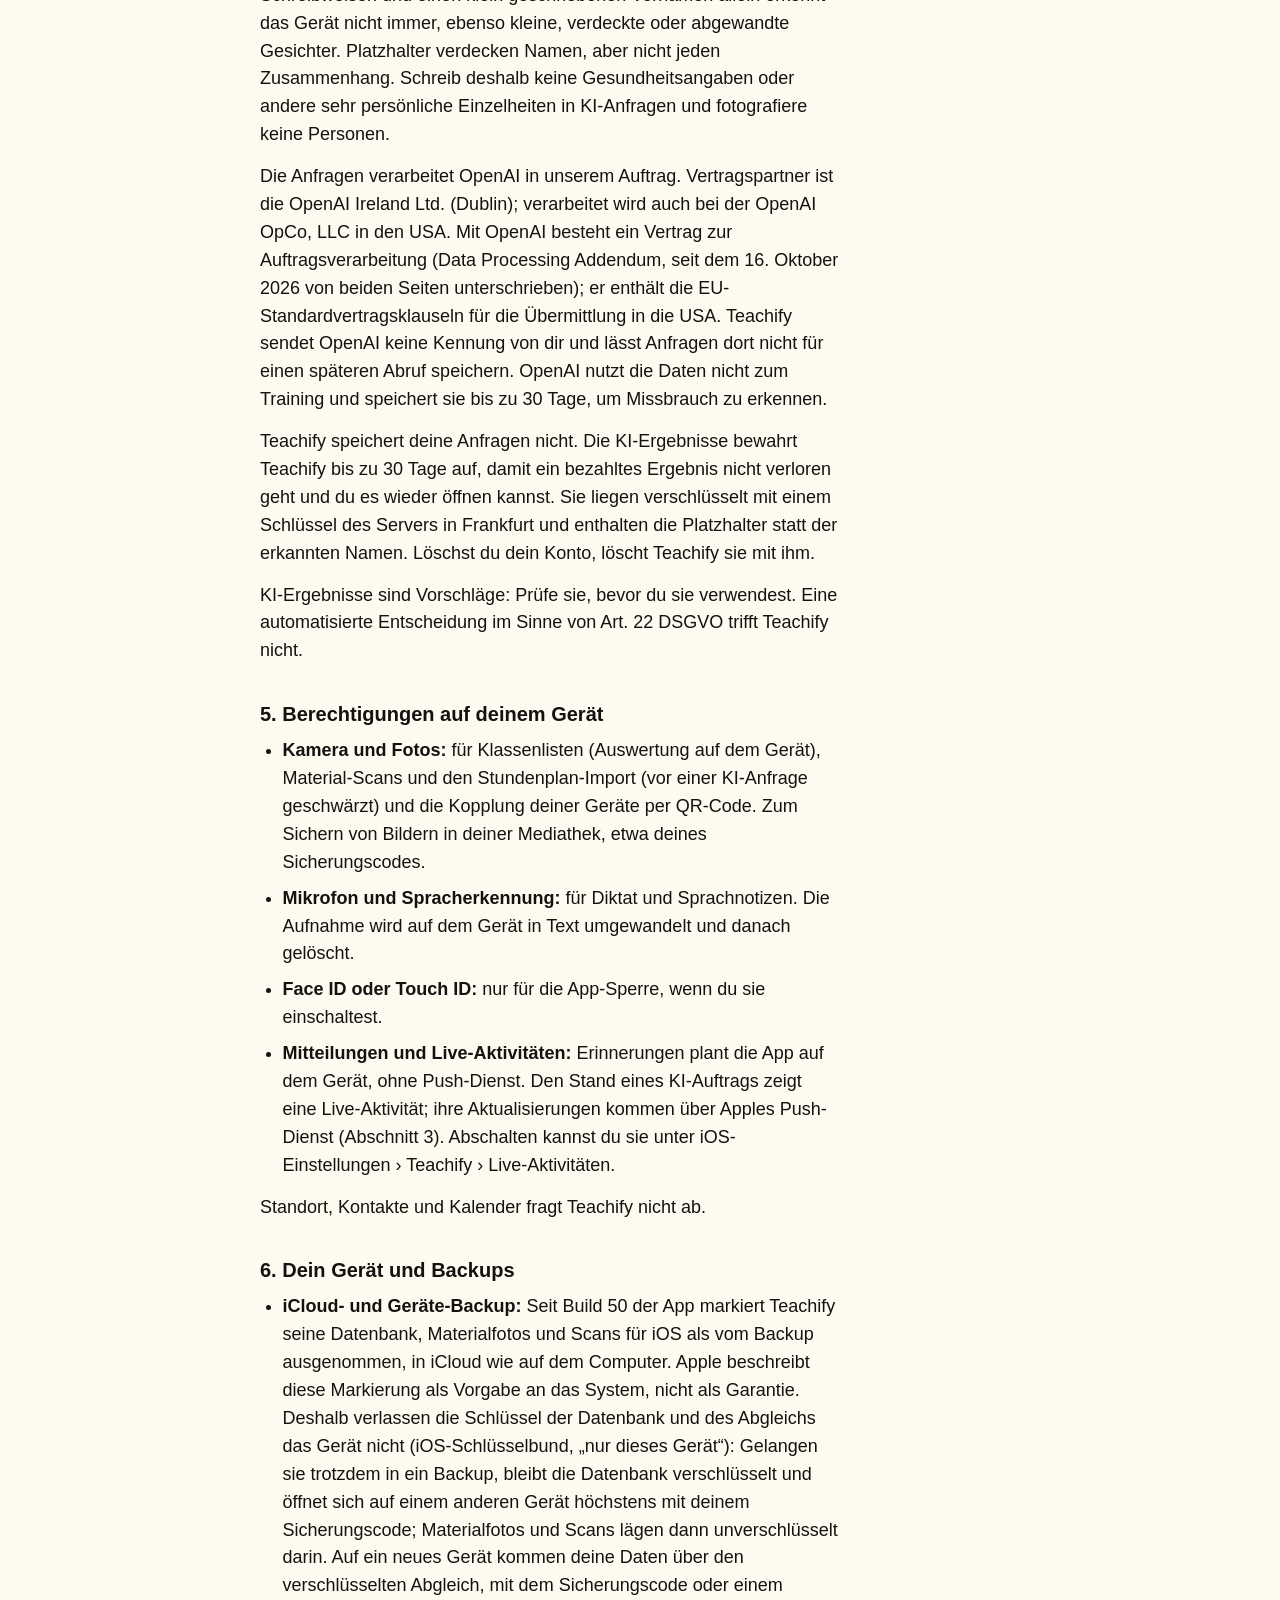
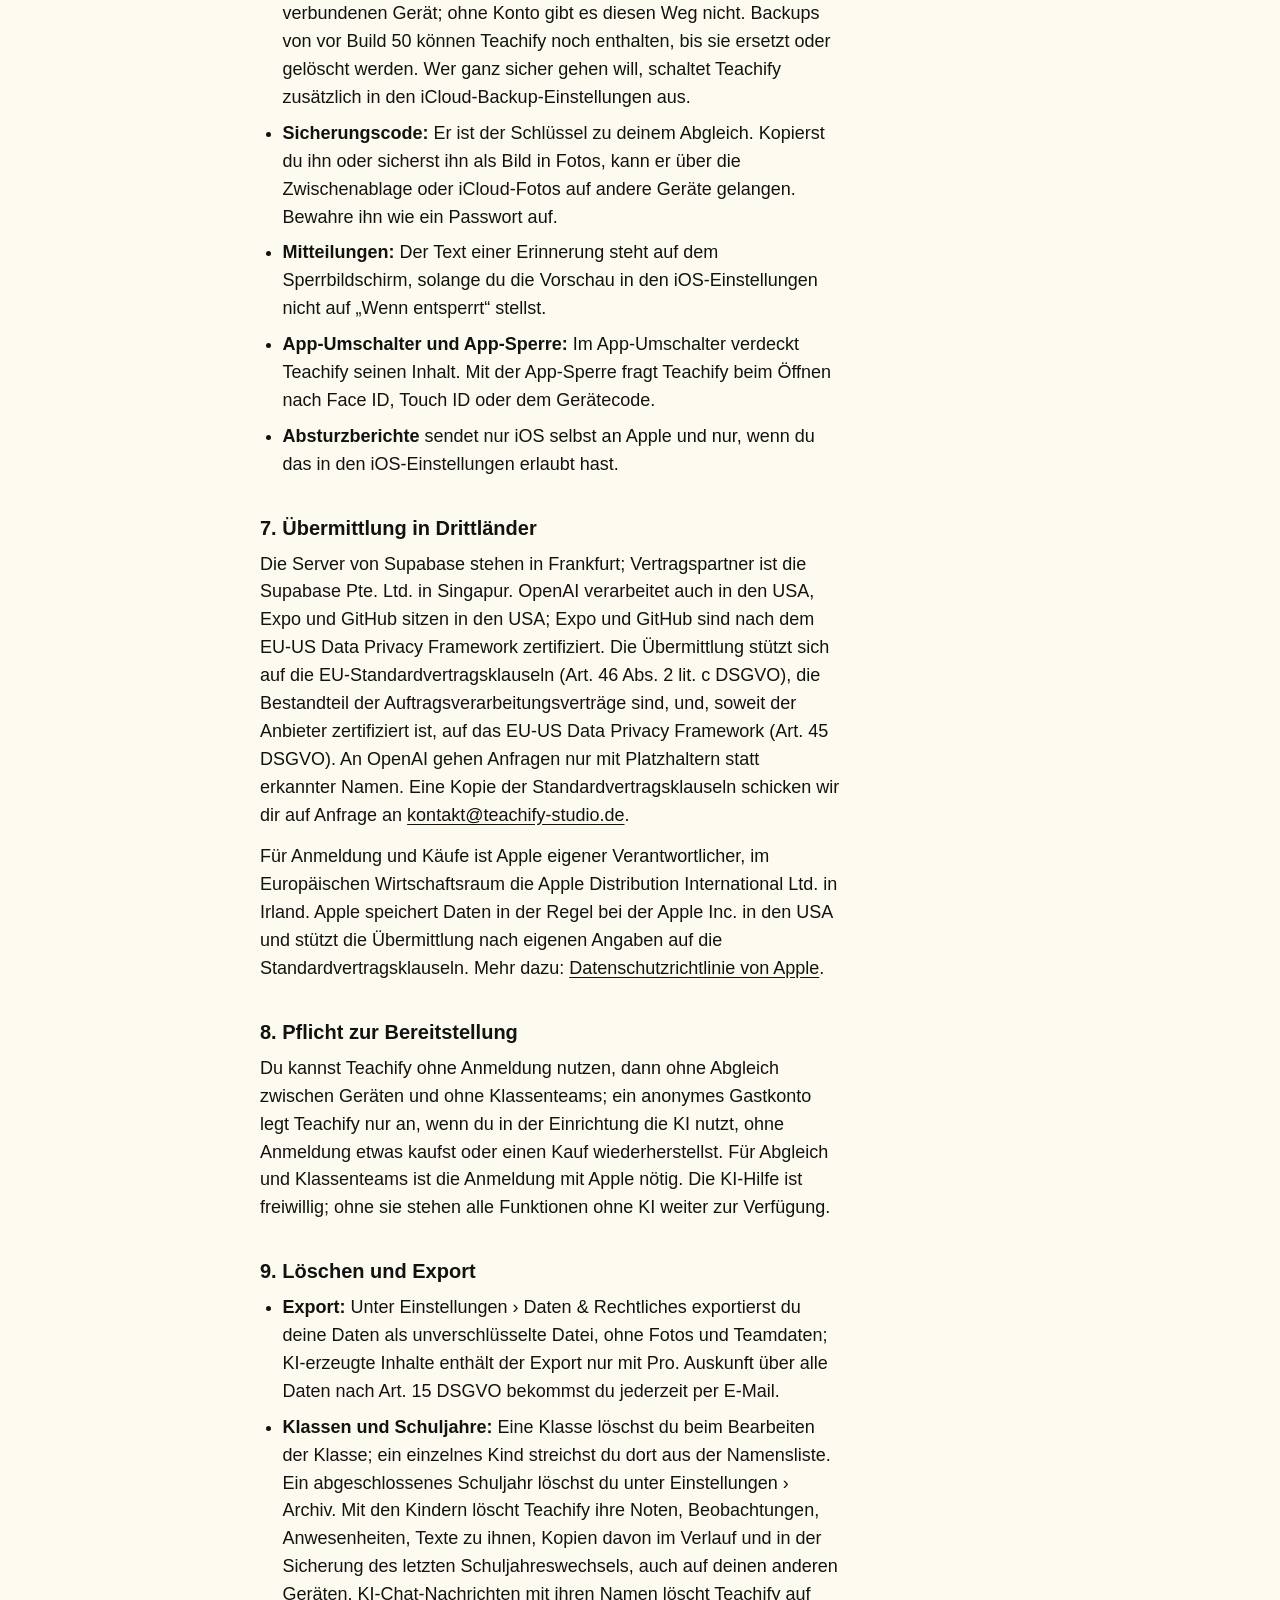
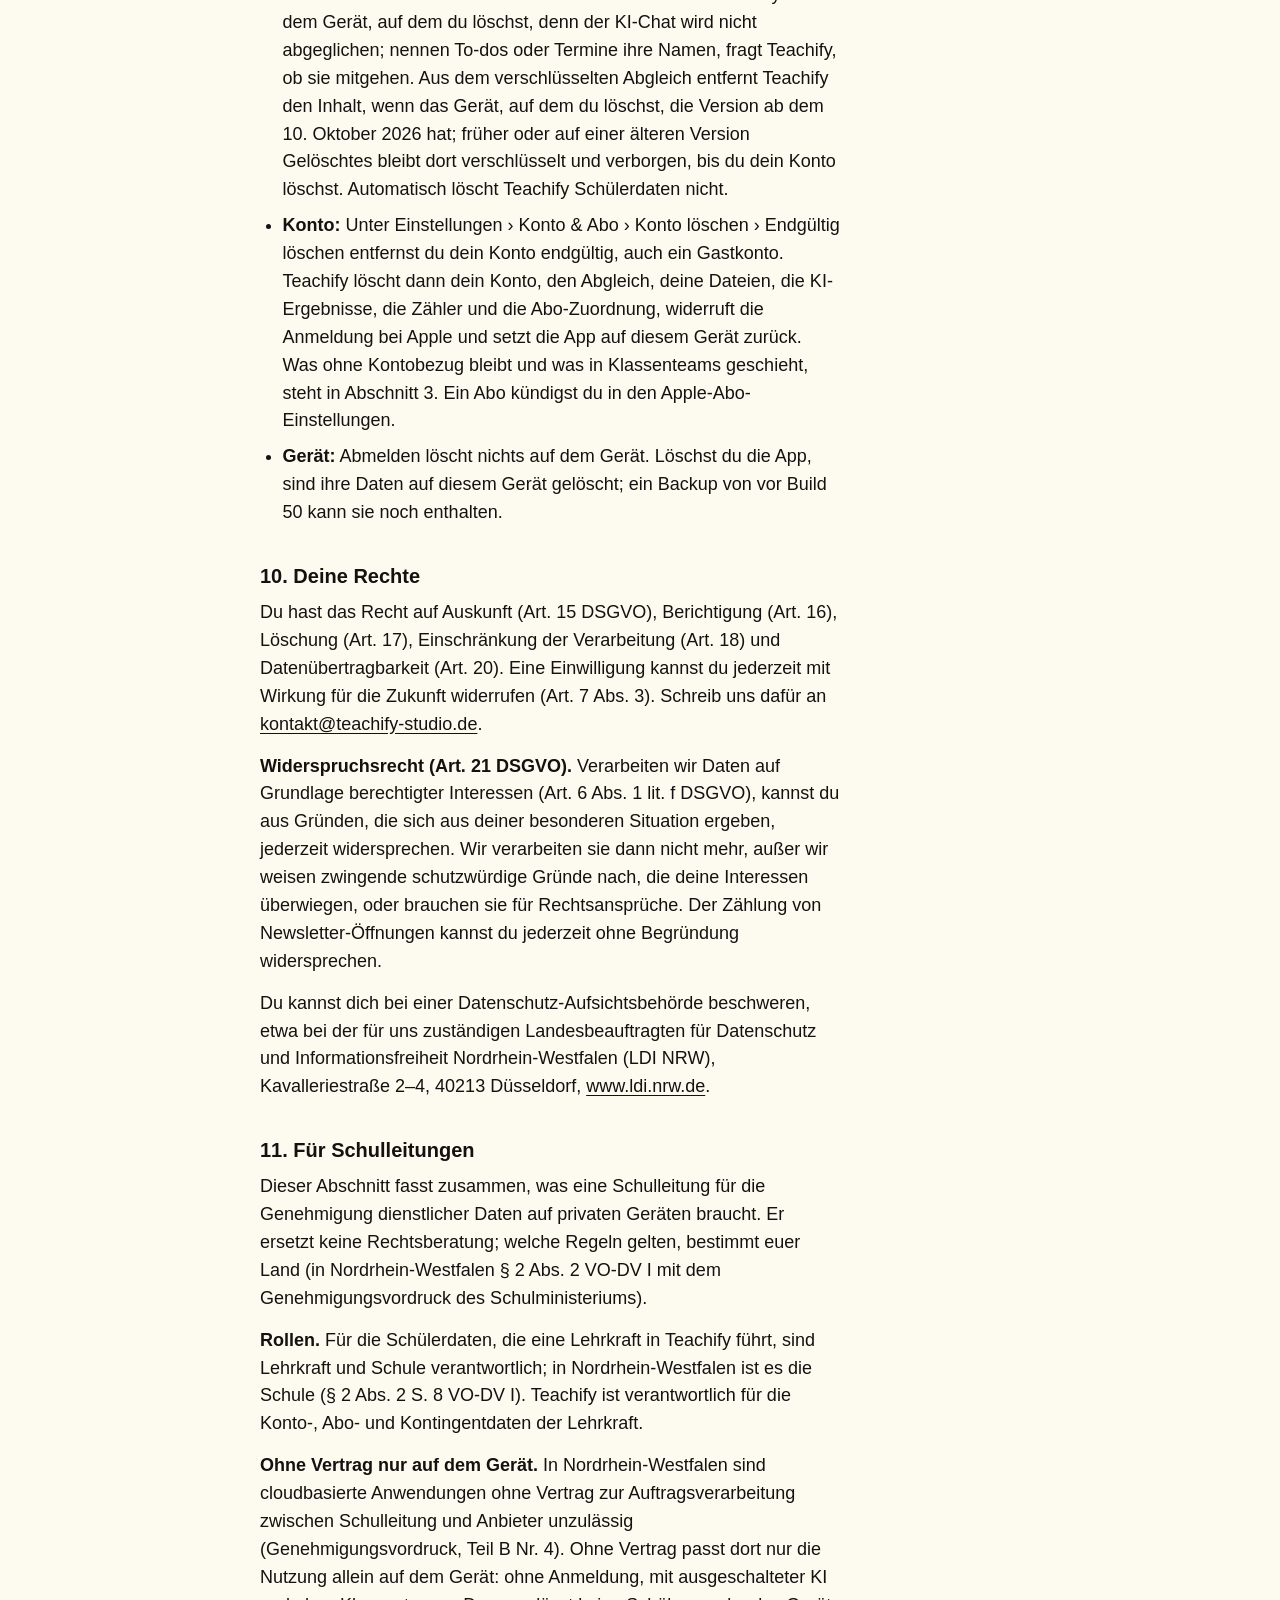
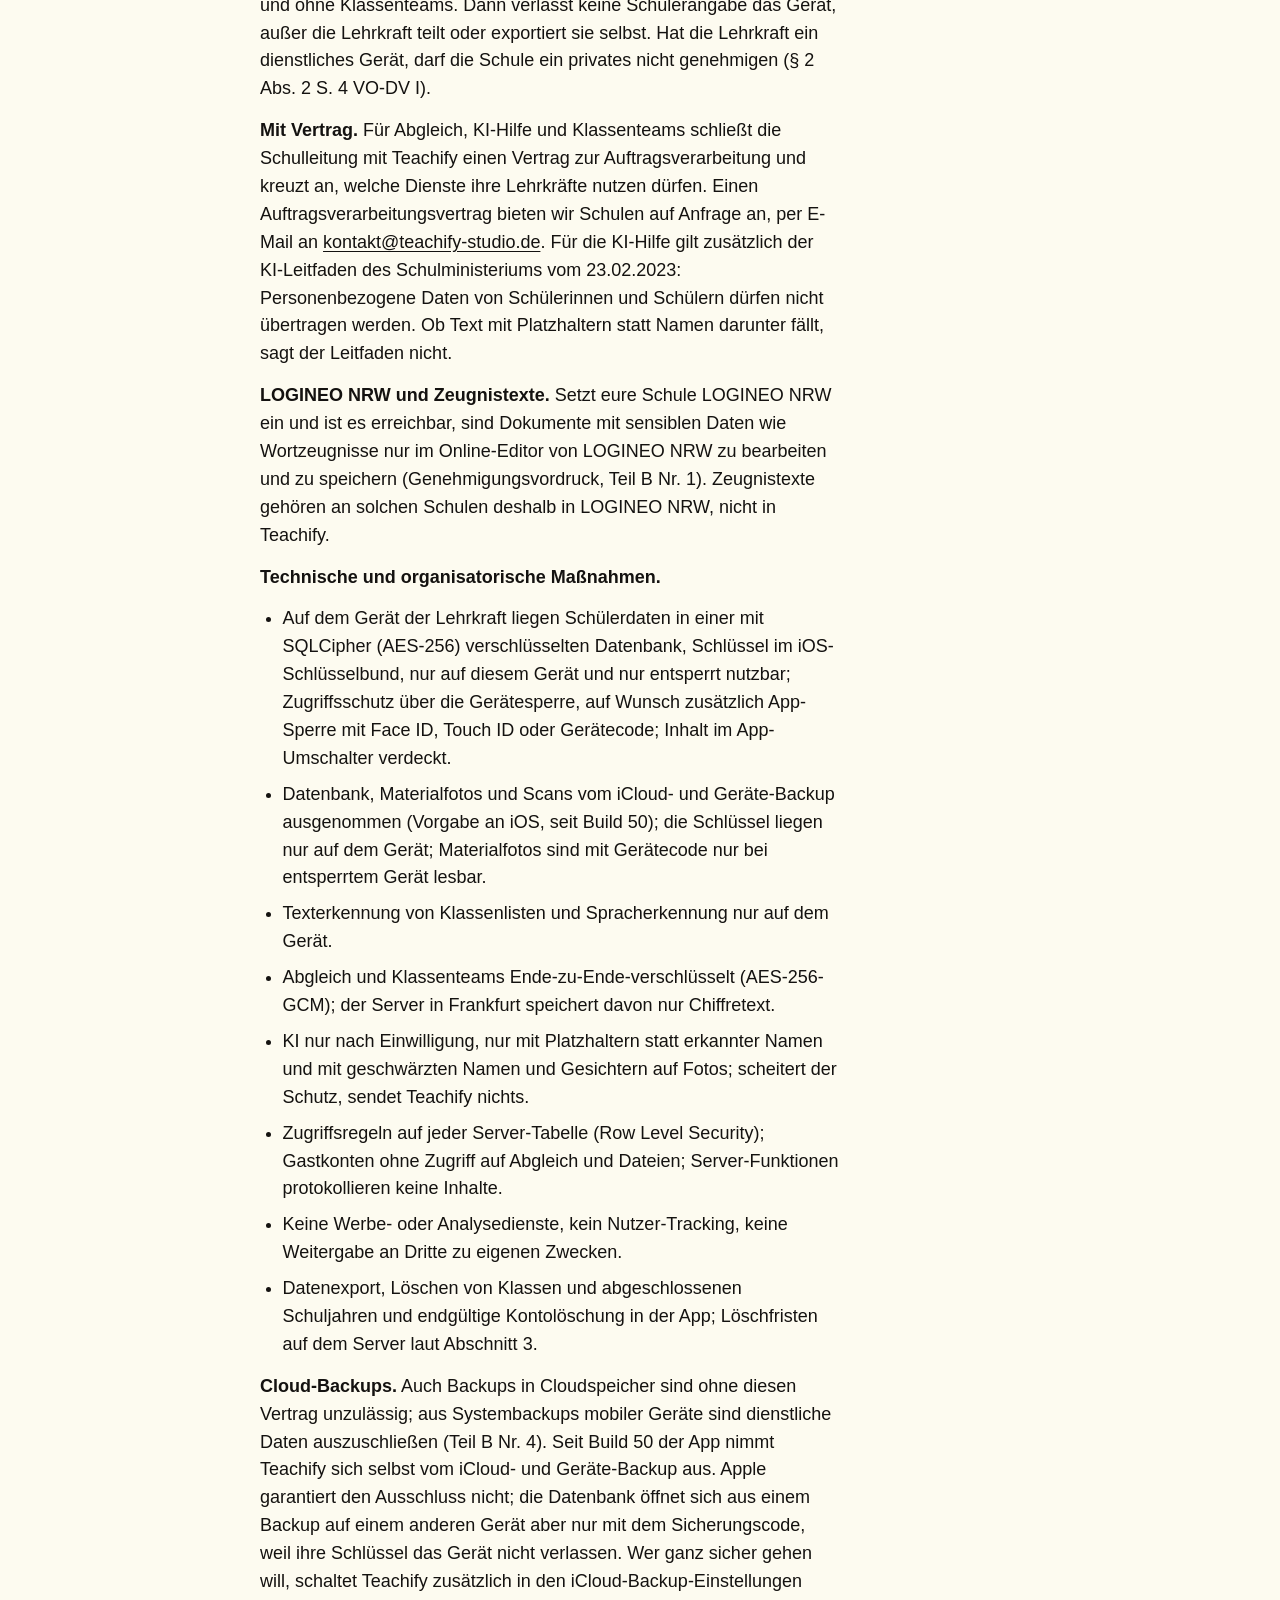
==== commit f88d54dd: "Kontakt: Adresse kontakt@teachify-studio.de statt info@familyjourney.app Marc 31.10.2026 (E-148, E-1" ====
--- a/datenschutz/index.html
+++ b/datenschutz/index.html
@@ -20,7 +20,7 @@
     </header>
     <main class="document">
       <h1>Datenschutz.</h1>
-      <p class="stand">Stand: 30. Oktober 2026</p>
+      <p class="stand">Stand: 31. Oktober 2026</p>
 
       <section aria-labelledby="kurz">
         <h2 id="kurz">Das Wichtigste in Kürze</h2>
@@ -41,7 +41,7 @@
           Nelkenweg 14<br>
           48565 Steinfurt<br>
           Deutschland<br>
-          E-Mail: <a href="mailto:info@familyjourney.app">info@familyjourney.app</a>
+          E-Mail: <a href="mailto:kontakt@teachify-studio.de">kontakt@teachify-studio.de</a>
         </address>
         <p>Ein Datenschutzbeauftragter ist nicht benannt, weil die gesetzlichen Voraussetzungen dafür nicht vorliegen. Für alle Fragen zum Datenschutz erreichst du uns unter der oben genannten E-Mail-Adresse.</p>
       </section>
@@ -171,7 +171,7 @@
                 <td>Anfragen per E-Mail, über das Kontaktformular und Meldungen aus Klassenteams</td>
                 <td>Deine E-Mail-Adresse und Nachricht. Vom Kontaktformular speichert der Teachify-Server nichts davon, er zählt nur die Nachrichten je Stunde, ohne Personenbezug. Eine Meldung aus einem Klassenteam schickst du als vorbereitete E-Mail selbst ab, mit Teamname, Name des gemeldeten Mitglieds, einem Auszug des Beitrags bis 300 Zeichen und den Kennungen von Team und Mitglied</td>
                 <td>Art. 6 Abs. 1 lit. f DSGVO (Anfragen beantworten); betrifft die Anfrage einen Vertrag, lit. b</td>
-                <td>Strato (Postfach info@familyjourney.app); beim Kontaktformular zusätzlich Supabase (Frankfurt) für die Weiterleitung und Brevo (Sendinblue SAS, Paris) für den Versand, beide als Auftragsverarbeiter</td>
+                <td>Strato (Postfach kontakt@teachify-studio.de); beim Kontaktformular zusätzlich Supabase (Frankfurt) für die Weiterleitung und Brevo (Sendinblue SAS, Paris) für den Versand, beide als Auftragsverarbeiter</td>
                 <td>Im Postfach, bis die Anfrage erledigt ist, danach nach gesetzlichen Aufbewahrungsfristen; Stundenzähler höchstens 3 Tage; Versandprotokolle löscht Brevo nach einem Monat, den Inhalt der Nachricht speichert Brevo nicht</td>
               </tr>
               <tr>
@@ -228,7 +228,7 @@
 
       <section aria-labelledby="drittland">
         <h2 id="drittland">7. Übermittlung in Drittländer</h2>
-        <p>Die Server von Supabase stehen in Frankfurt; Vertragspartner ist die Supabase Pte. Ltd. in Singapur. OpenAI verarbeitet auch in den USA, Expo und GitHub sitzen in den USA; Expo und GitHub sind nach dem EU-US Data Privacy Framework zertifiziert. Die Übermittlung stützt sich auf die EU-Standardvertragsklauseln (Art. 46 Abs. 2 lit. c DSGVO), die Bestandteil der Auftragsverarbeitungsverträge sind, und, soweit der Anbieter zertifiziert ist, auf das EU-US Data Privacy Framework (Art. 45 DSGVO). An OpenAI gehen Anfragen nur mit Platzhaltern statt erkannter Namen. Eine Kopie der Standardvertragsklauseln schicken wir dir auf Anfrage an <a href="mailto:info@familyjourney.app">info@familyjourney.app</a>.</p>
+        <p>Die Server von Supabase stehen in Frankfurt; Vertragspartner ist die Supabase Pte. Ltd. in Singapur. OpenAI verarbeitet auch in den USA, Expo und GitHub sitzen in den USA; Expo und GitHub sind nach dem EU-US Data Privacy Framework zertifiziert. Die Übermittlung stützt sich auf die EU-Standardvertragsklauseln (Art. 46 Abs. 2 lit. c DSGVO), die Bestandteil der Auftragsverarbeitungsverträge sind, und, soweit der Anbieter zertifiziert ist, auf das EU-US Data Privacy Framework (Art. 45 DSGVO). An OpenAI gehen Anfragen nur mit Platzhaltern statt erkannter Namen. Eine Kopie der Standardvertragsklauseln schicken wir dir auf Anfrage an <a href="mailto:kontakt@teachify-studio.de">kontakt@teachify-studio.de</a>.</p>
         <p>Für Anmeldung und Käufe ist Apple eigener Verantwortlicher, im Europäischen Wirtschaftsraum die Apple Distribution International Ltd. in Irland. Apple speichert Daten in der Regel bei der Apple Inc. in den USA und stützt die Übermittlung nach eigenen Angaben auf die Standardvertragsklauseln. Mehr dazu: <a href="https://www.apple.com/de/legal/privacy/de-ww/">Datenschutzrichtlinie von Apple</a>.</p>
       </section>
 
@@ -249,7 +249,7 @@
 
       <section aria-labelledby="rechte">
         <h2 id="rechte">10. Deine Rechte</h2>
-        <p>Du hast das Recht auf Auskunft (Art. 15 DSGVO), Berichtigung (Art. 16), Löschung (Art. 17), Einschränkung der Verarbeitung (Art. 18) und Datenübertragbarkeit (Art. 20). Eine Einwilligung kannst du jederzeit mit Wirkung für die Zukunft widerrufen (Art. 7 Abs. 3). Schreib uns dafür an <a href="mailto:info@familyjourney.app">info@familyjourney.app</a>.</p>
+        <p>Du hast das Recht auf Auskunft (Art. 15 DSGVO), Berichtigung (Art. 16), Löschung (Art. 17), Einschränkung der Verarbeitung (Art. 18) und Datenübertragbarkeit (Art. 20). Eine Einwilligung kannst du jederzeit mit Wirkung für die Zukunft widerrufen (Art. 7 Abs. 3). Schreib uns dafür an <a href="mailto:kontakt@teachify-studio.de">kontakt@teachify-studio.de</a>.</p>
         <p><strong>Widerspruchsrecht (Art. 21 DSGVO).</strong> Verarbeiten wir Daten auf Grundlage berechtigter Interessen (Art. 6 Abs. 1 lit. f DSGVO), kannst du aus Gründen, die sich aus deiner besonderen Situation ergeben, jederzeit widersprechen. Wir verarbeiten sie dann nicht mehr, außer wir weisen zwingende schutzwürdige Gründe nach, die deine Interessen überwiegen, oder brauchen sie für Rechtsansprüche. Der Zählung von Newsletter-Öffnungen kannst du jederzeit ohne Begründung widersprechen.</p>
         <p>Du kannst dich bei einer Datenschutz-Aufsichtsbehörde beschweren, etwa bei der für uns zuständigen Landesbeauftragten für Datenschutz und Informationsfreiheit Nordrhein-Westfalen (LDI NRW), Kavalleriestraße 2–4, 40213 Düsseldorf, <a href="https://www.ldi.nrw.de">www.ldi.nrw.de</a>.</p>
       </section>
@@ -259,7 +259,7 @@
         <p>Dieser Abschnitt fasst zusammen, was eine Schulleitung für die Genehmigung dienstlicher Daten auf privaten Geräten braucht. Er ersetzt keine Rechtsberatung; welche Regeln gelten, bestimmt euer Land (in Nordrhein-Westfalen § 2 Abs. 2 VO-DV I mit dem Genehmigungsvordruck des Schulministeriums).</p>
         <p><strong>Rollen.</strong> Für die Schülerdaten, die eine Lehrkraft in Teachify führt, sind Lehrkraft und Schule verantwortlich; in Nordrhein-Westfalen ist es die Schule (§ 2 Abs. 2 S. 8 VO-DV I). Teachify ist verantwortlich für die Konto-, Abo- und Kontingentdaten der Lehrkraft.</p>
         <p><strong>Ohne Vertrag nur auf dem Gerät.</strong> In Nordrhein-Westfalen sind cloudbasierte Anwendungen ohne Vertrag zur Auftragsverarbeitung zwischen Schulleitung und Anbieter unzulässig (Genehmigungsvordruck, Teil B Nr. 4). Ohne Vertrag passt dort nur die Nutzung allein auf dem Gerät: ohne Anmeldung, mit ausgeschalteter KI und ohne Klassenteams. Dann verlässt keine Schülerangabe das Gerät, außer die Lehrkraft teilt oder exportiert sie selbst. Hat die Lehrkraft ein dienstliches Gerät, darf die Schule ein privates nicht genehmigen (§ 2 Abs. 2 S. 4 VO-DV I).</p>
-        <p><strong>Mit Vertrag.</strong> Für Abgleich, KI-Hilfe und Klassenteams schließt die Schulleitung mit Teachify einen Vertrag zur Auftragsverarbeitung und kreuzt an, welche Dienste ihre Lehrkräfte nutzen dürfen. Einen Auftragsverarbeitungsvertrag bieten wir Schulen auf Anfrage an, per E-Mail an <a href="mailto:info@familyjourney.app">info@familyjourney.app</a>. Für die KI-Hilfe gilt zusätzlich der KI-Leitfaden des Schulministeriums vom 23.02.2023: Personenbezogene Daten von Schülerinnen und Schülern dürfen nicht übertragen werden. Ob Text mit Platzhaltern statt Namen darunter fällt, sagt der Leitfaden nicht.</p>
+        <p><strong>Mit Vertrag.</strong> Für Abgleich, KI-Hilfe und Klassenteams schließt die Schulleitung mit Teachify einen Vertrag zur Auftragsverarbeitung und kreuzt an, welche Dienste ihre Lehrkräfte nutzen dürfen. Einen Auftragsverarbeitungsvertrag bieten wir Schulen auf Anfrage an, per E-Mail an <a href="mailto:kontakt@teachify-studio.de">kontakt@teachify-studio.de</a>. Für die KI-Hilfe gilt zusätzlich der KI-Leitfaden des Schulministeriums vom 23.02.2023: Personenbezogene Daten von Schülerinnen und Schülern dürfen nicht übertragen werden. Ob Text mit Platzhaltern statt Namen darunter fällt, sagt der Leitfaden nicht.</p>
         <p><strong>LOGINEO NRW und Zeugnistexte.</strong> Setzt eure Schule LOGINEO NRW ein und ist es erreichbar, sind Dokumente mit sensiblen Daten wie Wortzeugnisse nur im Online-Editor von LOGINEO NRW zu bearbeiten und zu speichern (Genehmigungsvordruck, Teil B Nr. 1). Zeugnistexte gehören an solchen Schulen deshalb in LOGINEO NRW, nicht in Teachify.</p>
         <p><strong>Technische und organisatorische Maßnahmen.</strong></p>
         <ul>
@@ -275,7 +275,7 @@
         <p><strong>Cloud-Backups.</strong> Auch Backups in Cloudspeicher sind ohne diesen Vertrag unzulässig; aus Systembackups mobiler Geräte sind dienstliche Daten auszuschließen (Teil B Nr. 4). Seit Build 50 der App nimmt Teachify sich selbst vom iCloud- und Geräte-Backup aus. Apple garantiert den Ausschluss nicht; die Datenbank öffnet sich aus einem Backup auf einem anderen Gerät aber nur mit dem Sicherungscode, weil ihre Schlüssel das Gerät nicht verlassen. Wer ganz sicher gehen will, schaltet Teachify zusätzlich in den iCloud-Backup-Einstellungen aus.</p>
         <p><strong>Löschfristen.</strong> In Nordrhein-Westfalen sind Schülerdaten auf privaten Geräten ein Jahr nach Ablauf des Kalenderjahres zu löschen, in dem die Lehrkraft das Kind nicht mehr unterrichtet, samt Backups. Teachify löscht Schülerdaten nicht automatisch: Die Lehrkraft löscht Klassen oder abgeschlossene Schuljahre in der App (Abschnitt 9).</p>
         <p><strong>Restrisiken, offen benannt.</strong> Der Schutz erkennt nicht jeden Namen und nicht jedes Gesicht (Abschnitt 4). Materialfotos liegen auf dem Gerät ohne eigene Verschlüsselung der App; beachtet iOS den Backup-Ausschluss nicht, gelangen sie ins Backup. In Klassenteams sieht der Server, wer wann was tut (Abschnitt 3). KI-Ergebnisse liegen bis zu 30 Tage mit Platzhaltern auf dem Server und wären mit dessen Schlüssel lesbar. Updates kommen über Expo.</p>
-        <p>Auf Anfrage schicken wir unser Verzeichnis der Verarbeitungstätigkeiten, die technischen und organisatorischen Maßnahmen, das Löschkonzept, unsere Abwägung zur Datenschutz-Folgenabschätzung und ein Muster für die Information der Eltern: <a href="mailto:info@familyjourney.app">info@familyjourney.app</a>.</p>
+        <p>Auf Anfrage schicken wir unser Verzeichnis der Verarbeitungstätigkeiten, die technischen und organisatorischen Maßnahmen, das Löschkonzept, unsere Abwägung zur Datenschutz-Folgenabschätzung und ein Muster für die Information der Eltern: <a href="mailto:kontakt@teachify-studio.de">kontakt@teachify-studio.de</a>.</p>
       </section>
 
       <section aria-labelledby="hosting">
@@ -293,9 +293,9 @@
           <li><strong>Rechtsgrundlage:</strong> Wir versenden den Newsletter nur mit deiner Einwilligung (Art. 6 Abs. 1 lit. a DSGVO). Die Protokollierung der Anmeldung stützen wir auf Art. 6 Abs. 1 lit. c in Verbindung mit Art. 7 Abs. 1 DSGVO, weil wir die Einwilligung nachweisen müssen.</li>
           <li><strong>Bestätigung (Double-Opt-In):</strong> Nach dem Absenden des Formulars bekommst du eine E-Mail mit einem Bestätigungslink. Erst wenn du ihn anklickst, nehmen wir dich in den Verteiler auf. So kann sich niemand mit fremder Adresse anmelden. Bestätigst du nicht, löschen wir die Anmeldung nach spätestens 30 Tagen.</li>
           <li><strong>Versanddienst:</strong> Für Anmeldung und Versand nutzen wir Brevo der Sendinblue SAS, 106 boulevard Haussmann, 75008 Paris, Frankreich, als Auftragsverarbeiter (Art. 28 DSGVO); ein Vertrag zur Auftragsverarbeitung besteht. Brevo speichert die Daten in der EU. Mehr dazu: <a href="https://www.brevo.com/de/legal/privacypolicy/">Datenschutzerklärung von Brevo</a>.</li>
-          <li><strong>Öffnungen und Klicks nur anonym in Summe:</strong> Wir werten nicht aus, ob du persönlich einen Newsletter öffnest oder welche Links du anklickst. Brevo erfasst Öffnungen und Klicks nur anonymisiert, ohne Bezug zu deinem Kontakt, und zeigt uns nur Summen je Ausgabe, etwa wie viele Öffnungen und Klicks es insgesamt gab. Dafür enthält der Newsletter ein unsichtbares Zählbild, und Links laufen über eine Weiterleitung von Brevo. Außerdem erfasst Brevo, ob eine E-Mail zugestellt werden konnte. Zweck ist, die Zustellung und Qualität des Newsletters zu prüfen und ihn statistisch auszuwerten. Rechtsgrundlage ist unser berechtigtes Interesse daran (Art. 6 Abs. 1 lit. f DSGVO). Du kannst dem widersprechen, zum Beispiel per E-Mail an info@familyjourney.app; das Zählbild lädt auch nicht, wenn dein Mailprogramm Bilder nicht automatisch anzeigt. Wollen wir später Öffnungen oder Klicks je Empfänger auswerten, holen wir vorher deine gesonderte Einwilligung ein und passen diese Erklärung an.</li>
-          <li><strong>Antworten:</strong> Antwortest du auf einen Newsletter, geht deine Mail an info@familyjourney.app. Wir nutzen sie nur, um dir zu antworten, so wie bei Anfragen per E-Mail.</li>
-          <li><strong>Abmelden:</strong> Du kannst deine Einwilligung jederzeit mit Wirkung für die Zukunft widerrufen, über den Abmeldelink am Ende jedes Newsletters oder per E-Mail an info@familyjourney.app. Die Rechtmäßigkeit der Verarbeitung bis zum Widerruf bleibt davon unberührt.</li>
+          <li><strong>Öffnungen und Klicks nur anonym in Summe:</strong> Wir werten nicht aus, ob du persönlich einen Newsletter öffnest oder welche Links du anklickst. Brevo erfasst Öffnungen und Klicks nur anonymisiert, ohne Bezug zu deinem Kontakt, und zeigt uns nur Summen je Ausgabe, etwa wie viele Öffnungen und Klicks es insgesamt gab. Dafür enthält der Newsletter ein unsichtbares Zählbild, und Links laufen über eine Weiterleitung von Brevo. Außerdem erfasst Brevo, ob eine E-Mail zugestellt werden konnte. Zweck ist, die Zustellung und Qualität des Newsletters zu prüfen und ihn statistisch auszuwerten. Rechtsgrundlage ist unser berechtigtes Interesse daran (Art. 6 Abs. 1 lit. f DSGVO). Du kannst dem widersprechen, zum Beispiel per E-Mail an kontakt@teachify-studio.de; das Zählbild lädt auch nicht, wenn dein Mailprogramm Bilder nicht automatisch anzeigt. Wollen wir später Öffnungen oder Klicks je Empfänger auswerten, holen wir vorher deine gesonderte Einwilligung ein und passen diese Erklärung an.</li>
+          <li><strong>Antworten:</strong> Antwortest du auf einen Newsletter, geht deine Mail an kontakt@teachify-studio.de. Wir nutzen sie nur, um dir zu antworten, so wie bei Anfragen per E-Mail.</li>
+          <li><strong>Abmelden:</strong> Du kannst deine Einwilligung jederzeit mit Wirkung für die Zukunft widerrufen, über den Abmeldelink am Ende jedes Newsletters oder per E-Mail an kontakt@teachify-studio.de. Die Rechtmäßigkeit der Verarbeitung bis zum Widerruf bleibt davon unberührt.</li>
           <li><strong>Speicherdauer:</strong> Deine Daten speichern wir, solange du den Newsletter beziehst. Nach der Abmeldung löschen wir deine Adresse aus dem Verteiler. Damit wir dir nicht versehentlich wieder schreiben und deine frühere Einwilligung nachweisen können, bewahren wir Adresse und Anmeldeprotokoll bis zu drei Jahre in einer Sperrliste auf (Art. 6 Abs. 1 lit. f DSGVO; regelmäßige Verjährungsfrist nach § 195 BGB). Du kannst dem widersprechen, wenn dein Interesse überwiegt.</li>
           <li><strong>Pflicht zur Angabe:</strong> Die E-Mail-Adresse brauchen wir nur für den Newsletter. Ohne sie können wir dir keinen Newsletter schicken; weitere Folgen hat das nicht.</li>
         </ul>
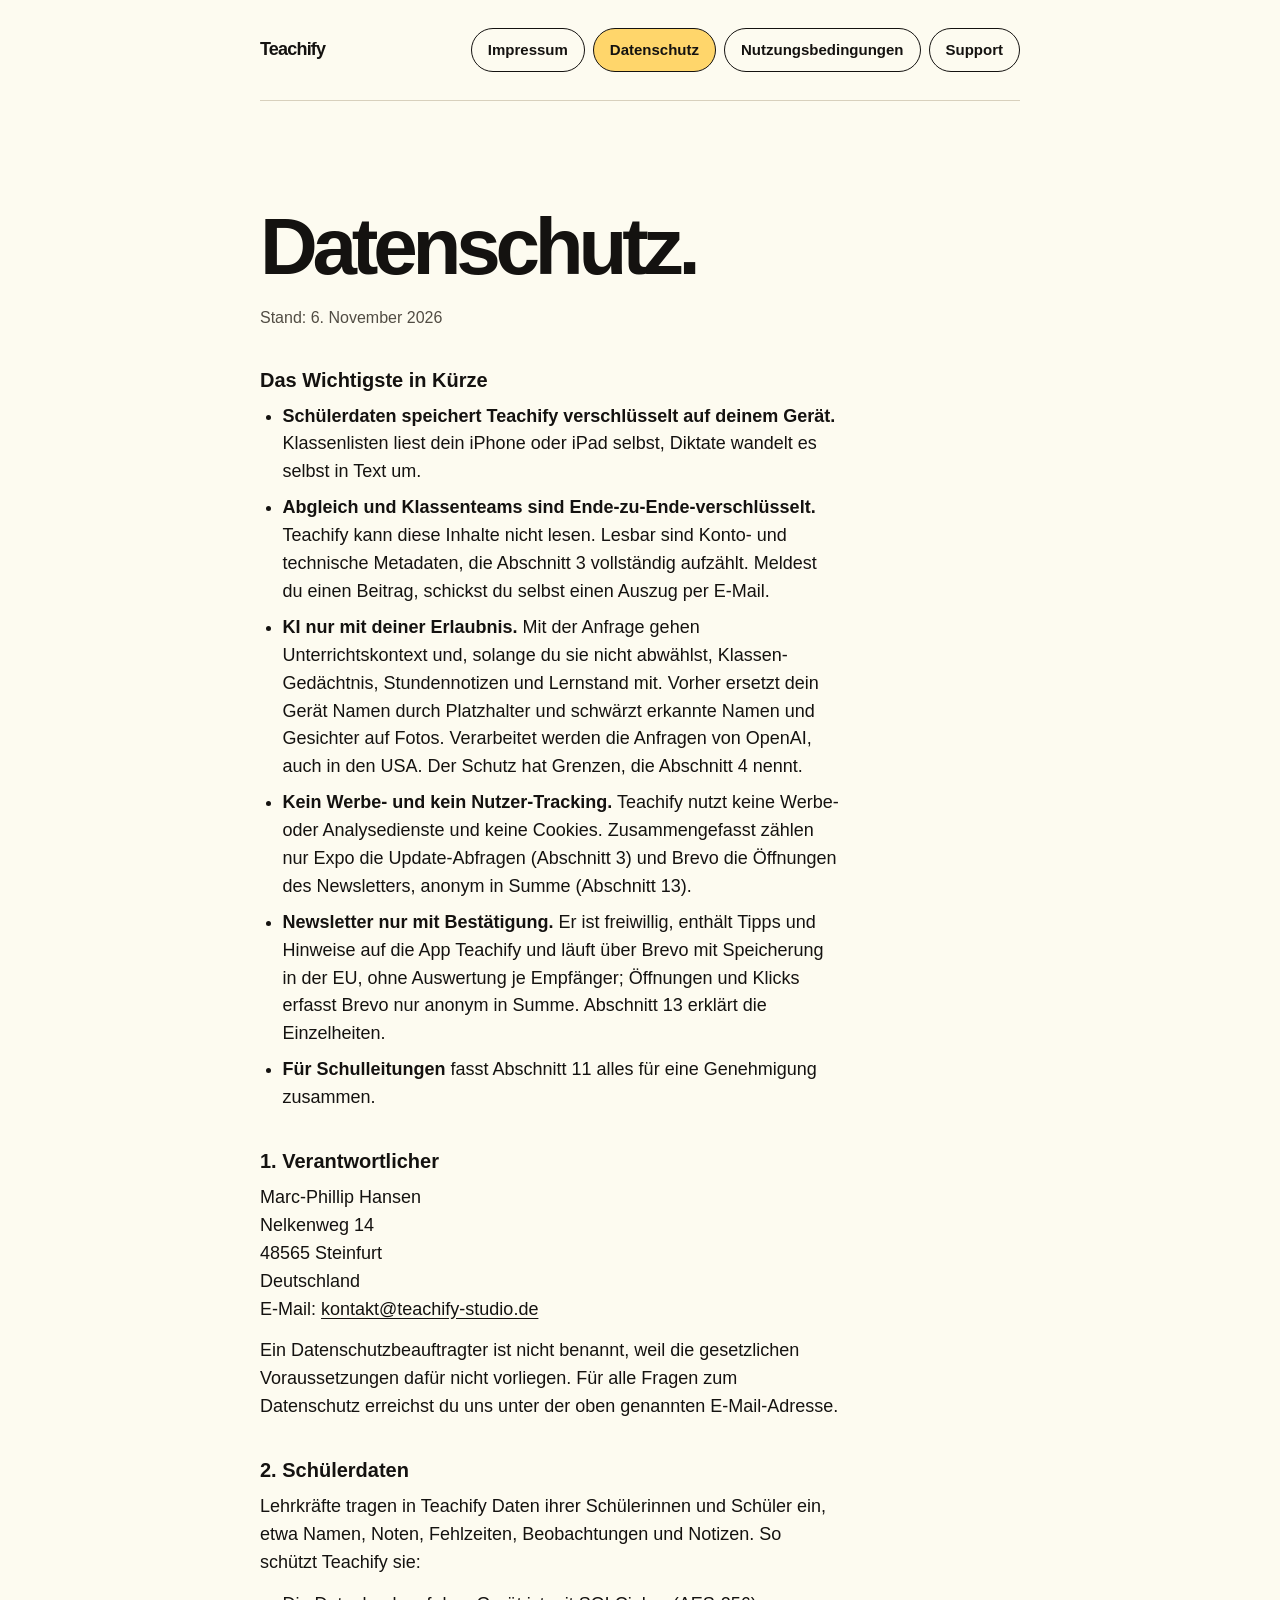
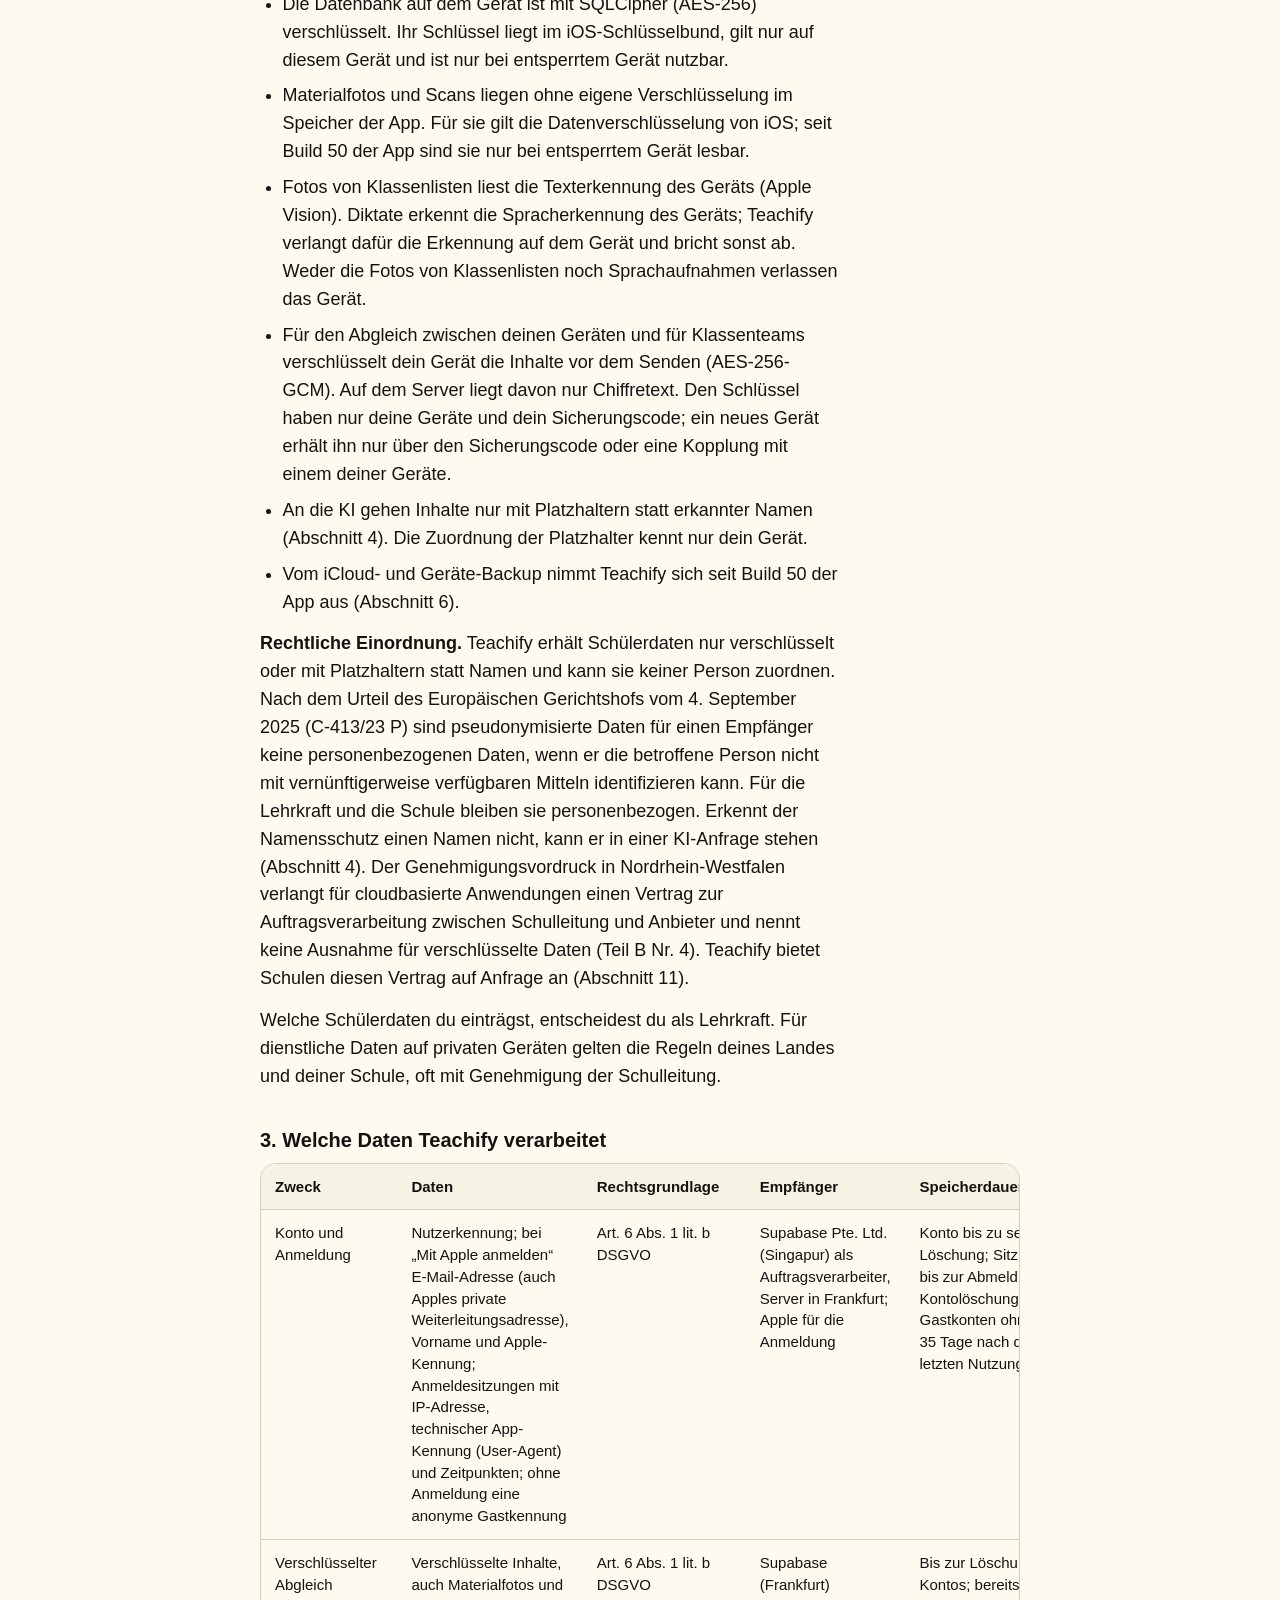
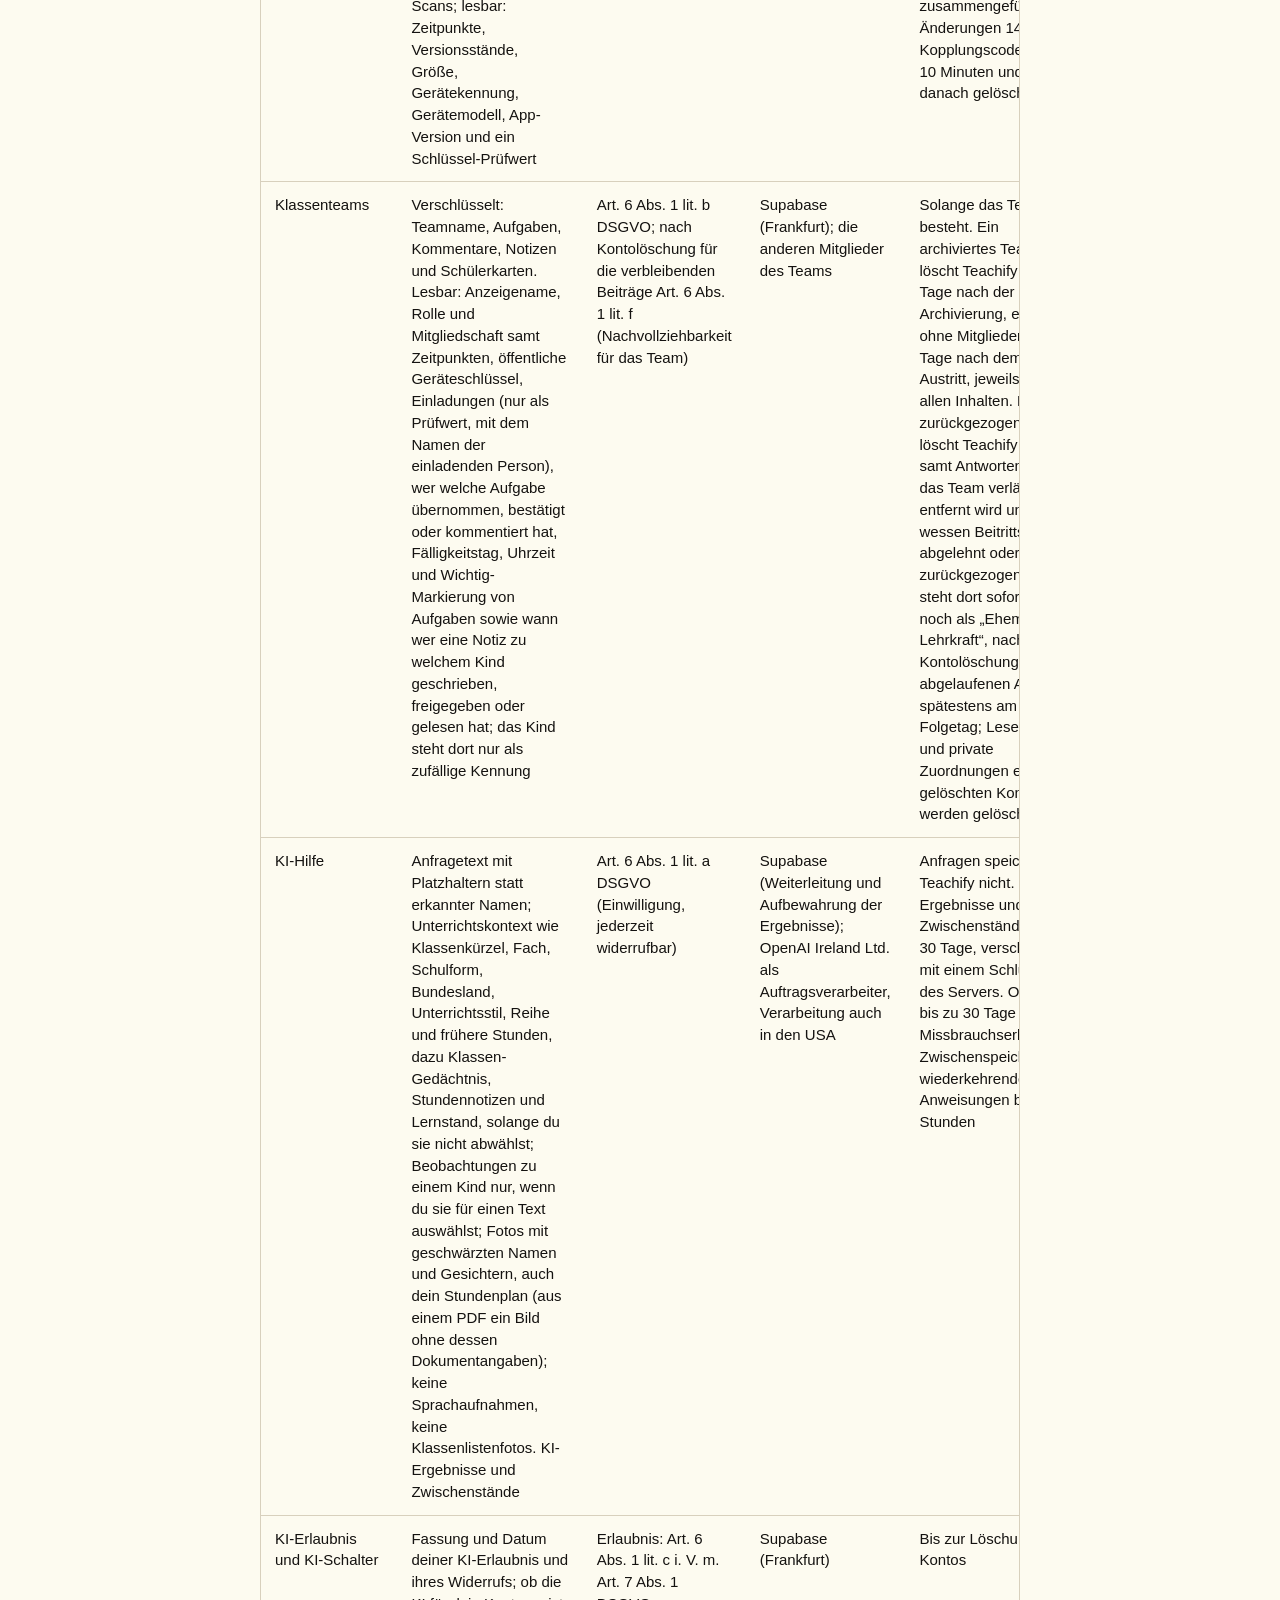
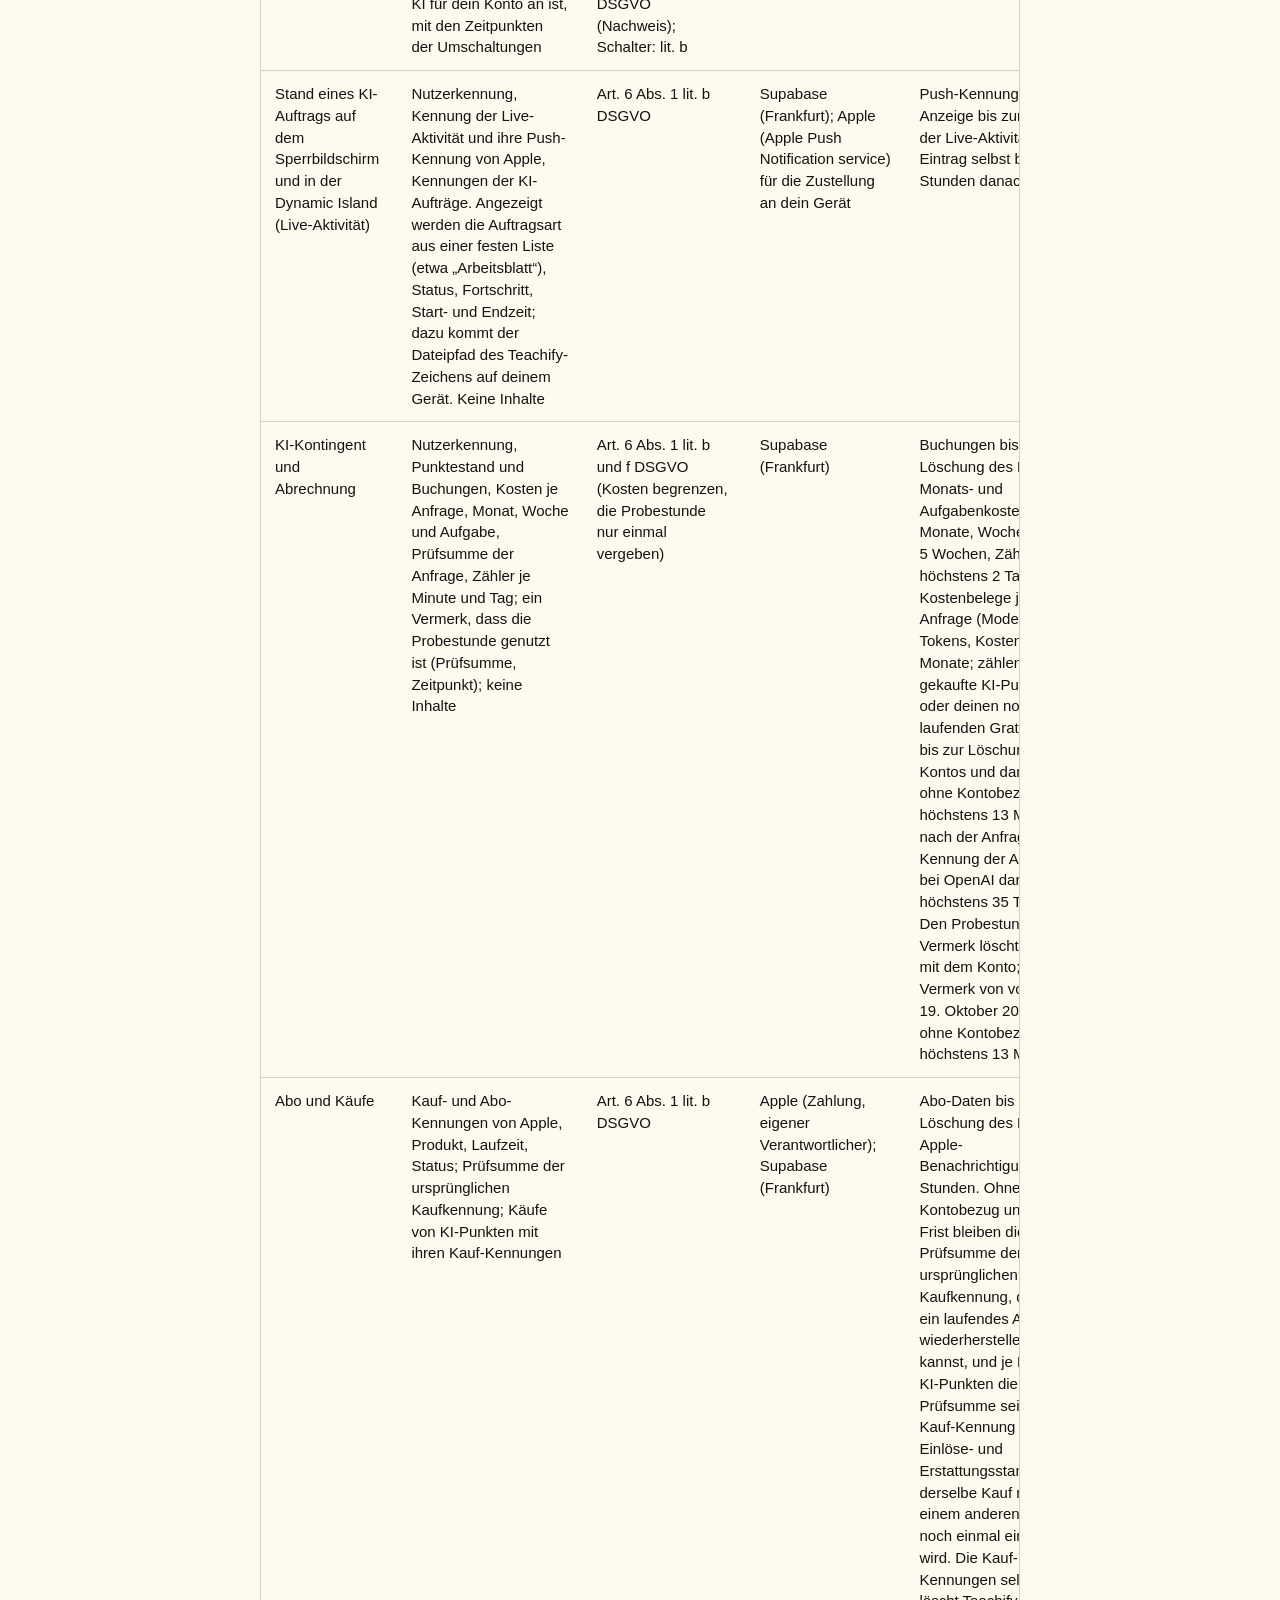
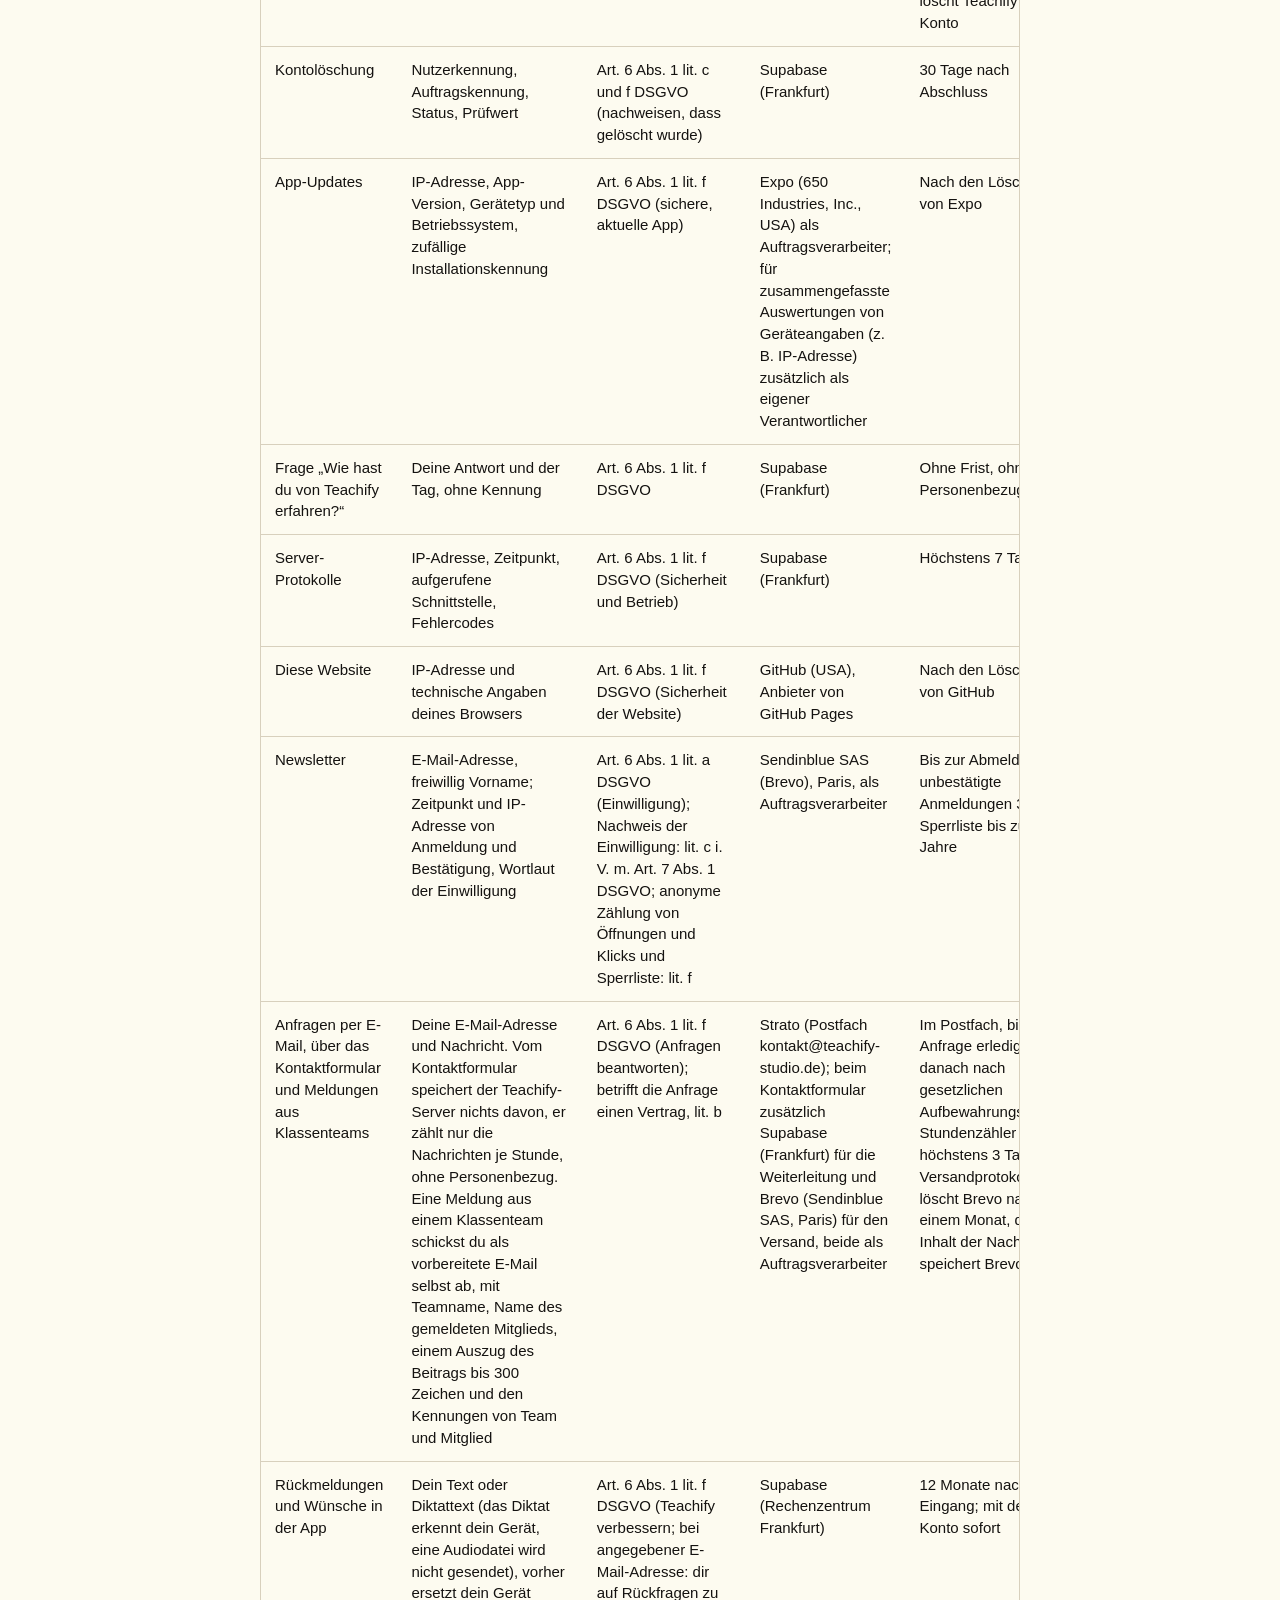
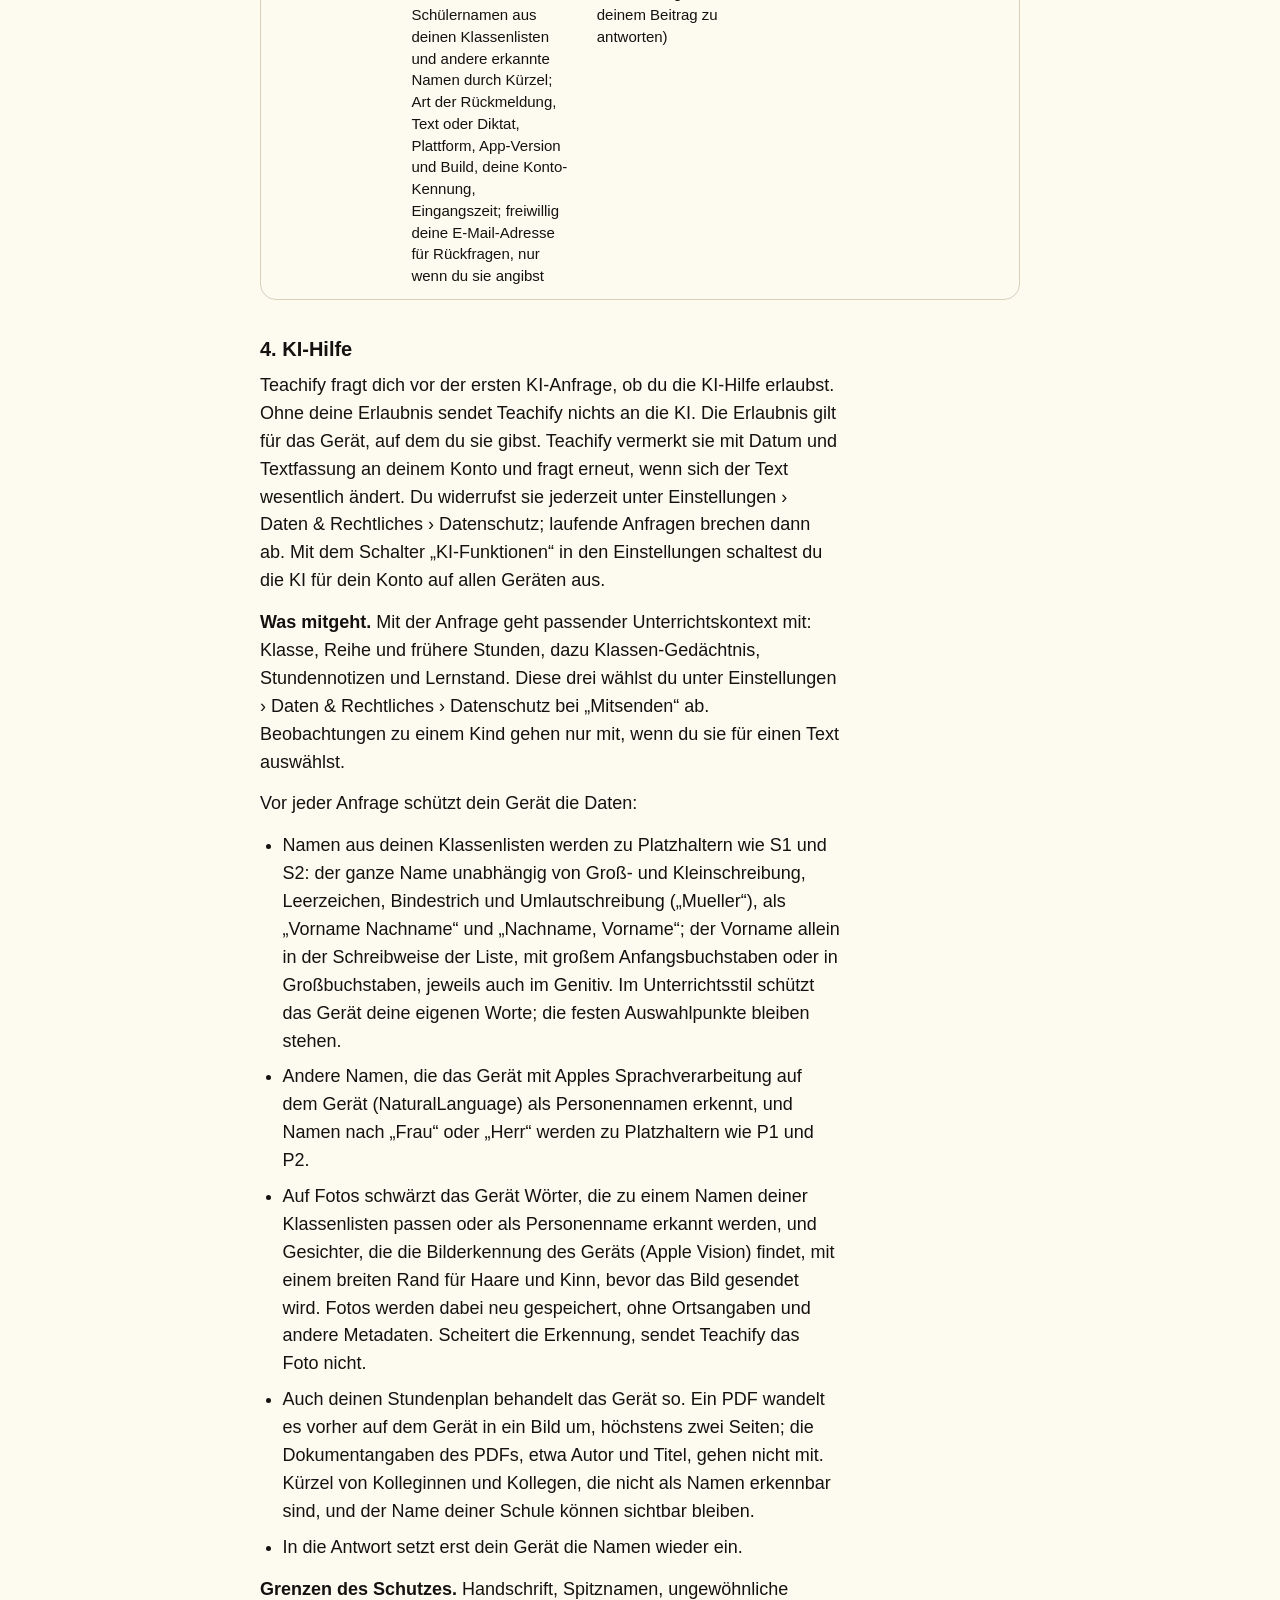
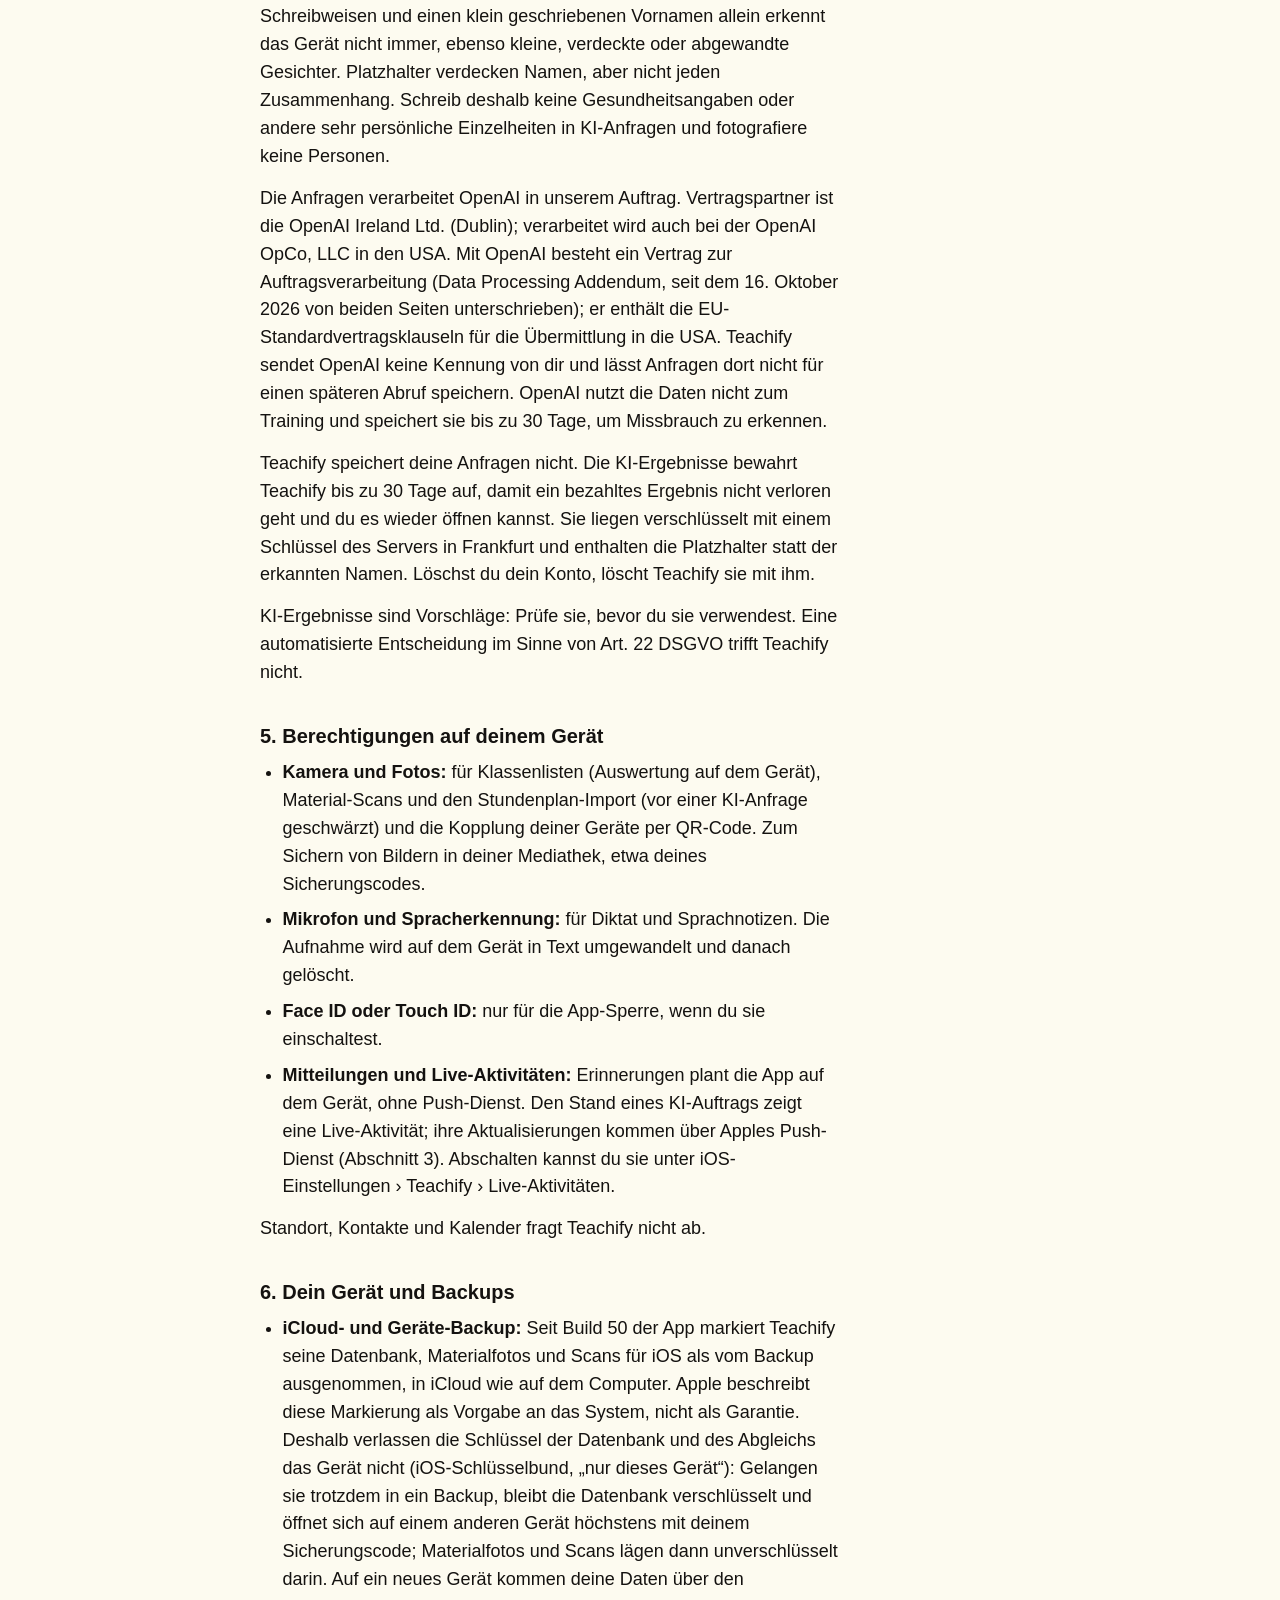
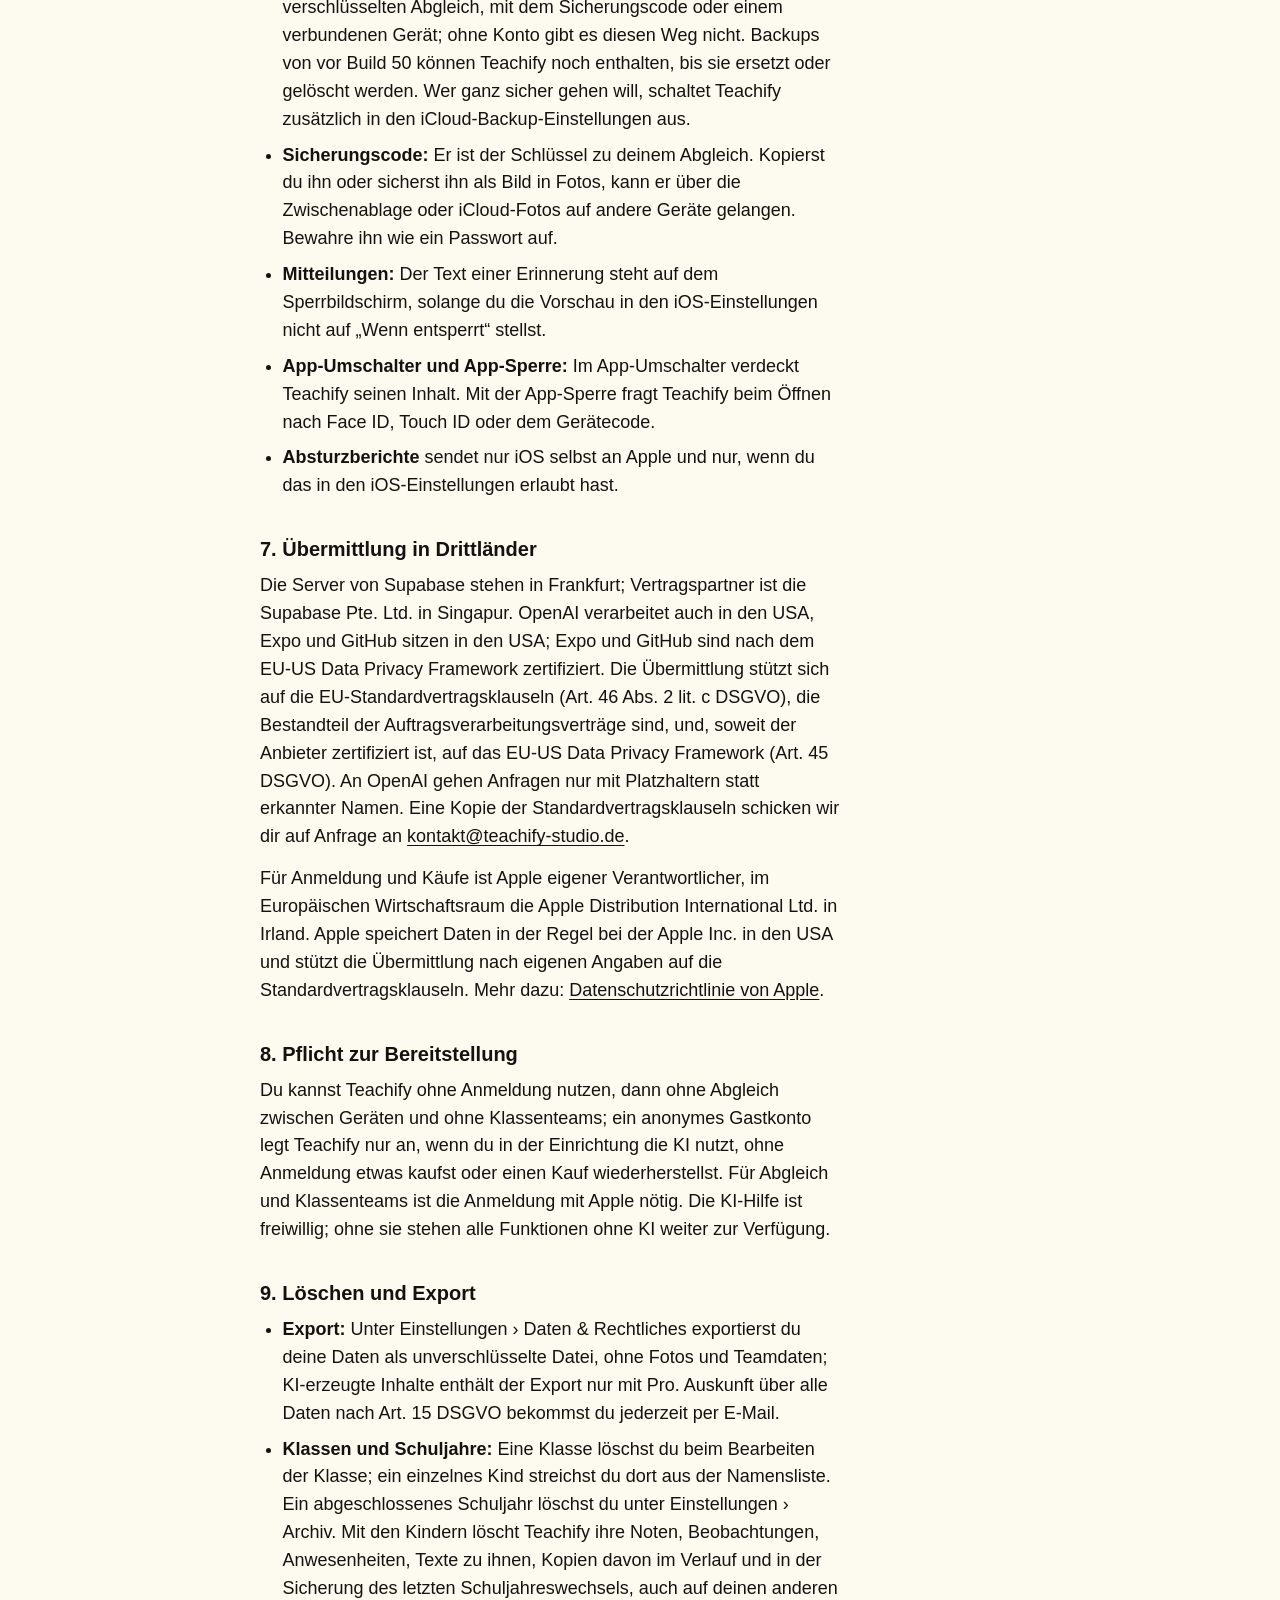
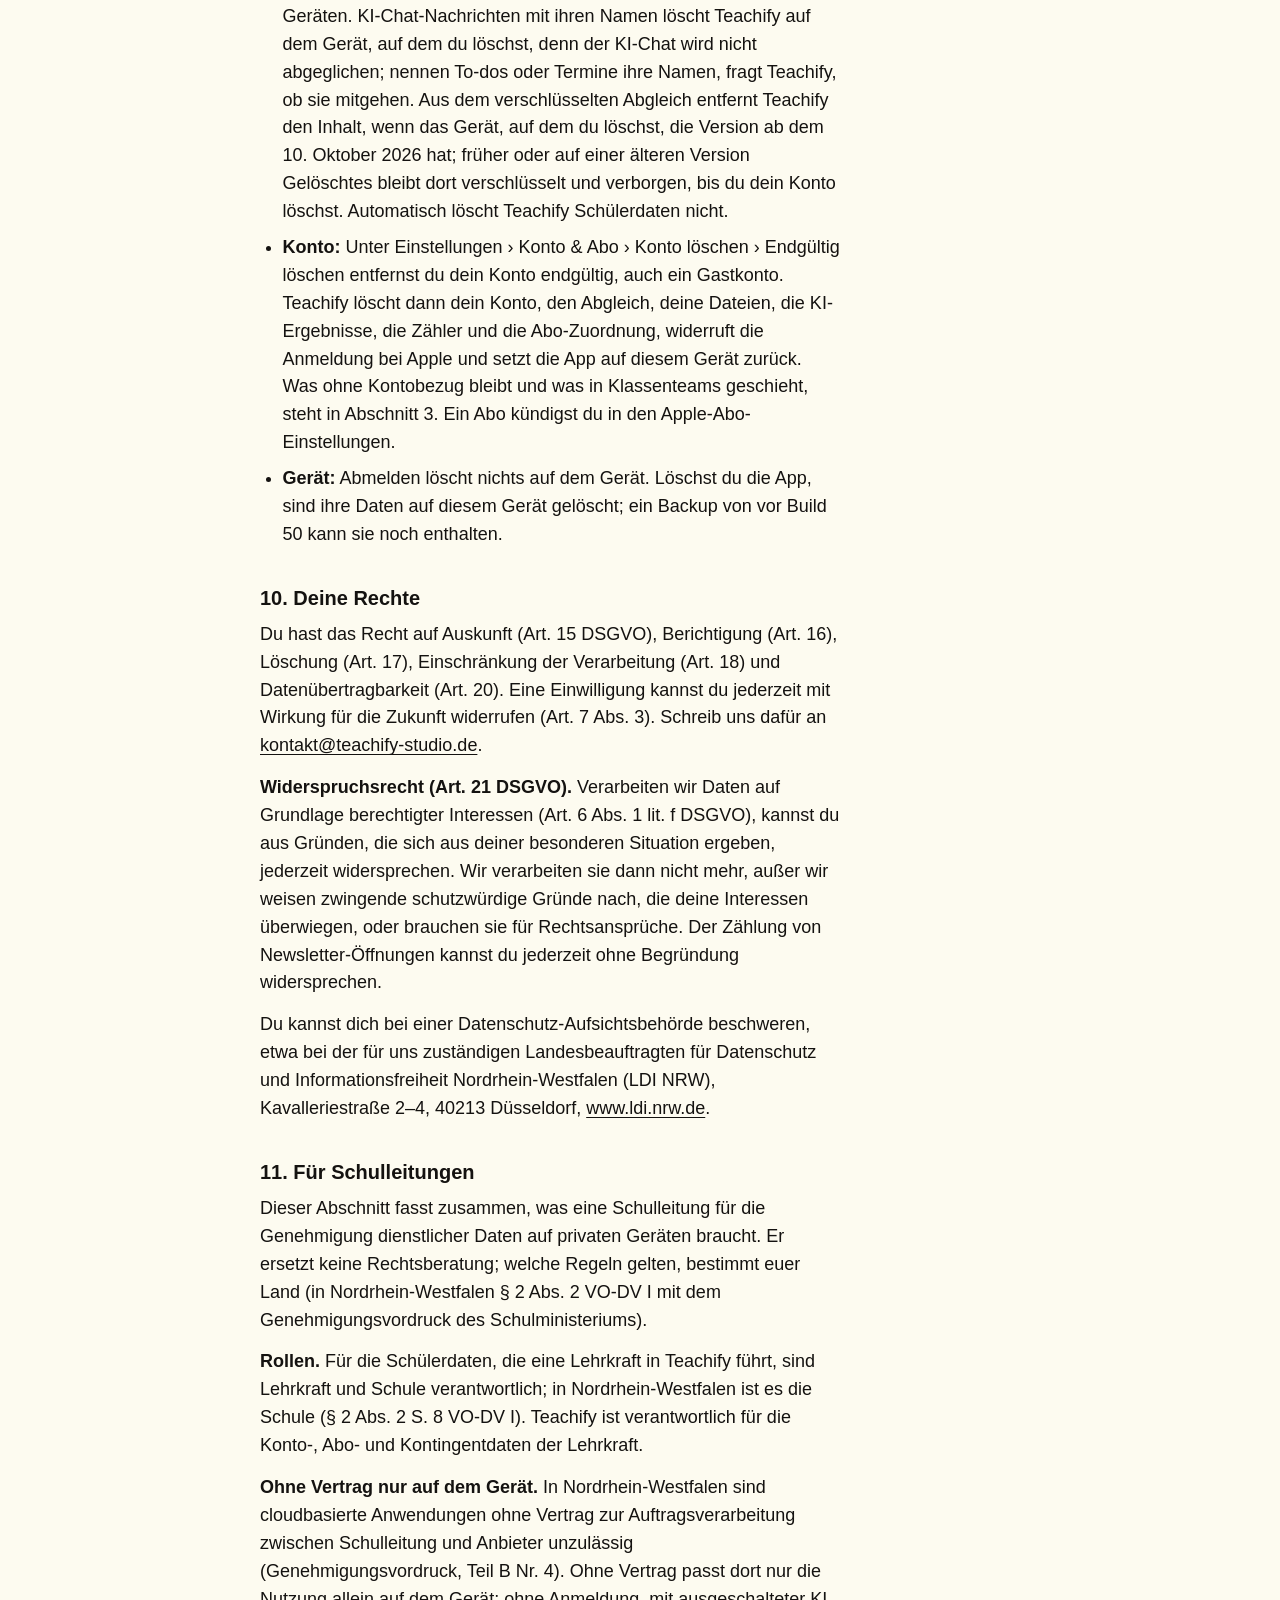
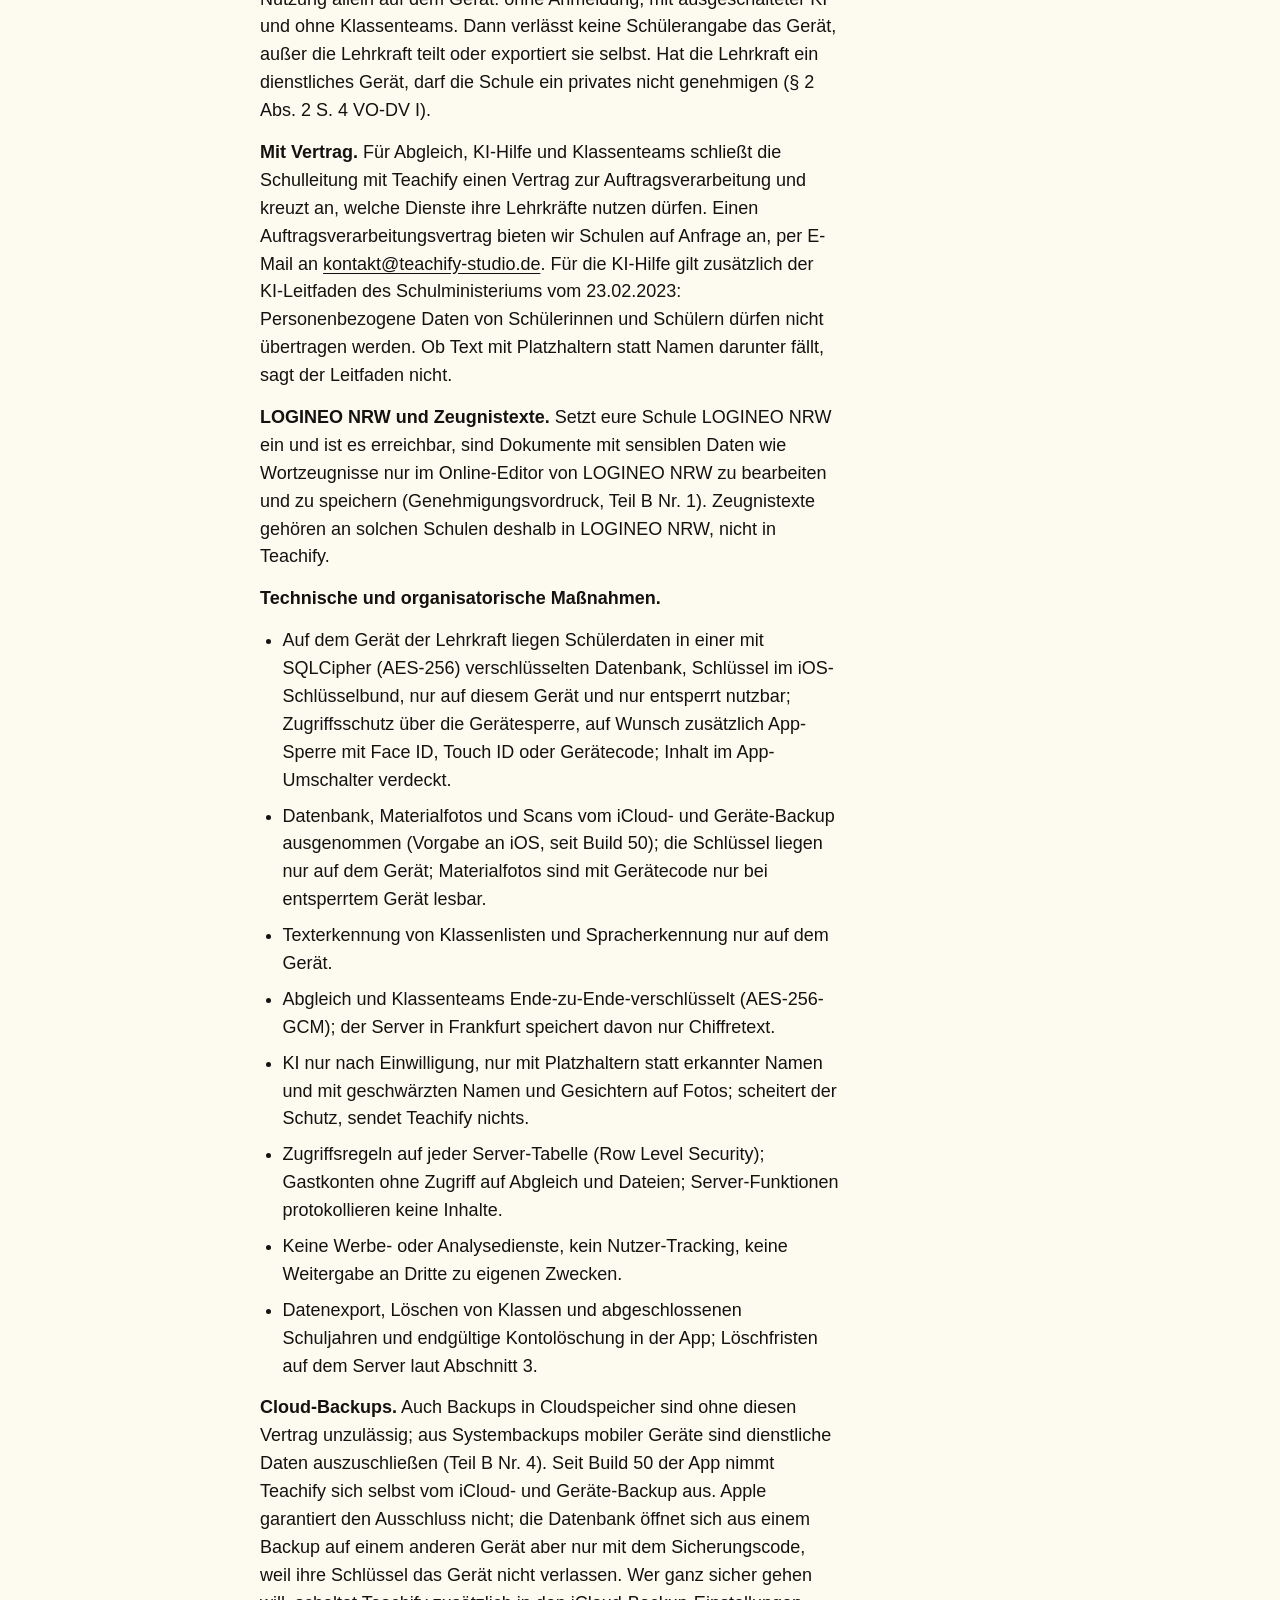
==== commit 0c852c1d: "Datenschutz: Abgleich speichert einen Schlüssel-Prüfwert (Sync-Zugang) Der Server vergleicht damit n" ====
--- a/datenschutz/index.html
+++ b/datenschutz/index.html
@@ -20,7 +20,7 @@
     </header>
     <main class="document">
       <h1>Datenschutz.</h1>
-      <p class="stand">Stand: 31. Oktober 2026</p>
+      <p class="stand">Stand: 6. November 2026</p>
 
       <section aria-labelledby="kurz">
         <h2 id="kurz">Das Wichtigste in Kürze</h2>
@@ -78,7 +78,7 @@
               </tr>
               <tr>
                 <td>Verschlüsselter Abgleich</td>
-                <td>Verschlüsselte Inhalte, auch Materialfotos und Scans; lesbar: Zeitpunkte, Versionsstände, Größe, Gerätekennung, Gerätemodell und App-Version</td>
+                <td>Verschlüsselte Inhalte, auch Materialfotos und Scans; lesbar: Zeitpunkte, Versionsstände, Größe, Gerätekennung, Gerätemodell, App-Version und ein Schlüssel-Prüfwert</td>
                 <td>Art. 6 Abs. 1 lit. b DSGVO</td>
                 <td>Supabase (Frankfurt)</td>
                 <td>Bis zur Löschung des Kontos; bereits zusammengeführte Änderungen 14 Tage; Kopplungscodes gelten 10 Minuten und werden danach gelöscht</td>
@@ -294,7 +294,7 @@
           <li><strong>Bestätigung (Double-Opt-In):</strong> Nach dem Absenden des Formulars bekommst du eine E-Mail mit einem Bestätigungslink. Erst wenn du ihn anklickst, nehmen wir dich in den Verteiler auf. So kann sich niemand mit fremder Adresse anmelden. Bestätigst du nicht, löschen wir die Anmeldung nach spätestens 30 Tagen.</li>
           <li><strong>Versanddienst:</strong> Für Anmeldung und Versand nutzen wir Brevo der Sendinblue SAS, 106 boulevard Haussmann, 75008 Paris, Frankreich, als Auftragsverarbeiter (Art. 28 DSGVO); ein Vertrag zur Auftragsverarbeitung besteht. Brevo speichert die Daten in der EU. Mehr dazu: <a href="https://www.brevo.com/de/legal/privacypolicy/">Datenschutzerklärung von Brevo</a>.</li>
           <li><strong>Öffnungen und Klicks nur anonym in Summe:</strong> Wir werten nicht aus, ob du persönlich einen Newsletter öffnest oder welche Links du anklickst. Brevo erfasst Öffnungen und Klicks nur anonymisiert, ohne Bezug zu deinem Kontakt, und zeigt uns nur Summen je Ausgabe, etwa wie viele Öffnungen und Klicks es insgesamt gab. Dafür enthält der Newsletter ein unsichtbares Zählbild, und Links laufen über eine Weiterleitung von Brevo. Außerdem erfasst Brevo, ob eine E-Mail zugestellt werden konnte. Zweck ist, die Zustellung und Qualität des Newsletters zu prüfen und ihn statistisch auszuwerten. Rechtsgrundlage ist unser berechtigtes Interesse daran (Art. 6 Abs. 1 lit. f DSGVO). Du kannst dem widersprechen, zum Beispiel per E-Mail an kontakt@teachify-studio.de; das Zählbild lädt auch nicht, wenn dein Mailprogramm Bilder nicht automatisch anzeigt. Wollen wir später Öffnungen oder Klicks je Empfänger auswerten, holen wir vorher deine gesonderte Einwilligung ein und passen diese Erklärung an.</li>
-          <li><strong>Antworten:</strong> Antwortest du auf einen Newsletter, geht deine Mail an kontakt@teachify-studio.de. Wir nutzen sie nur, um dir zu antworten, so wie bei Anfragen per E-Mail.</li>
+          <li><strong>Antworten:</strong> Antwortest du auf einen Newsletter, geht deine Mail an unser Postfach bei Strato. Wir nutzen sie nur, um dir zu antworten, so wie bei Anfragen per E-Mail.</li>
           <li><strong>Abmelden:</strong> Du kannst deine Einwilligung jederzeit mit Wirkung für die Zukunft widerrufen, über den Abmeldelink am Ende jedes Newsletters oder per E-Mail an kontakt@teachify-studio.de. Die Rechtmäßigkeit der Verarbeitung bis zum Widerruf bleibt davon unberührt.</li>
           <li><strong>Speicherdauer:</strong> Deine Daten speichern wir, solange du den Newsletter beziehst. Nach der Abmeldung löschen wir deine Adresse aus dem Verteiler. Damit wir dir nicht versehentlich wieder schreiben und deine frühere Einwilligung nachweisen können, bewahren wir Adresse und Anmeldeprotokoll bis zu drei Jahre in einer Sperrliste auf (Art. 6 Abs. 1 lit. f DSGVO; regelmäßige Verjährungsfrist nach § 195 BGB). Du kannst dem widersprechen, wenn dein Interesse überwiegt.</li>
           <li><strong>Pflicht zur Angabe:</strong> Die E-Mail-Adresse brauchen wir nur für den Newsletter. Ohne sie können wir dir keinen Newsletter schicken; weitere Folgen hat das nicht.</li>
